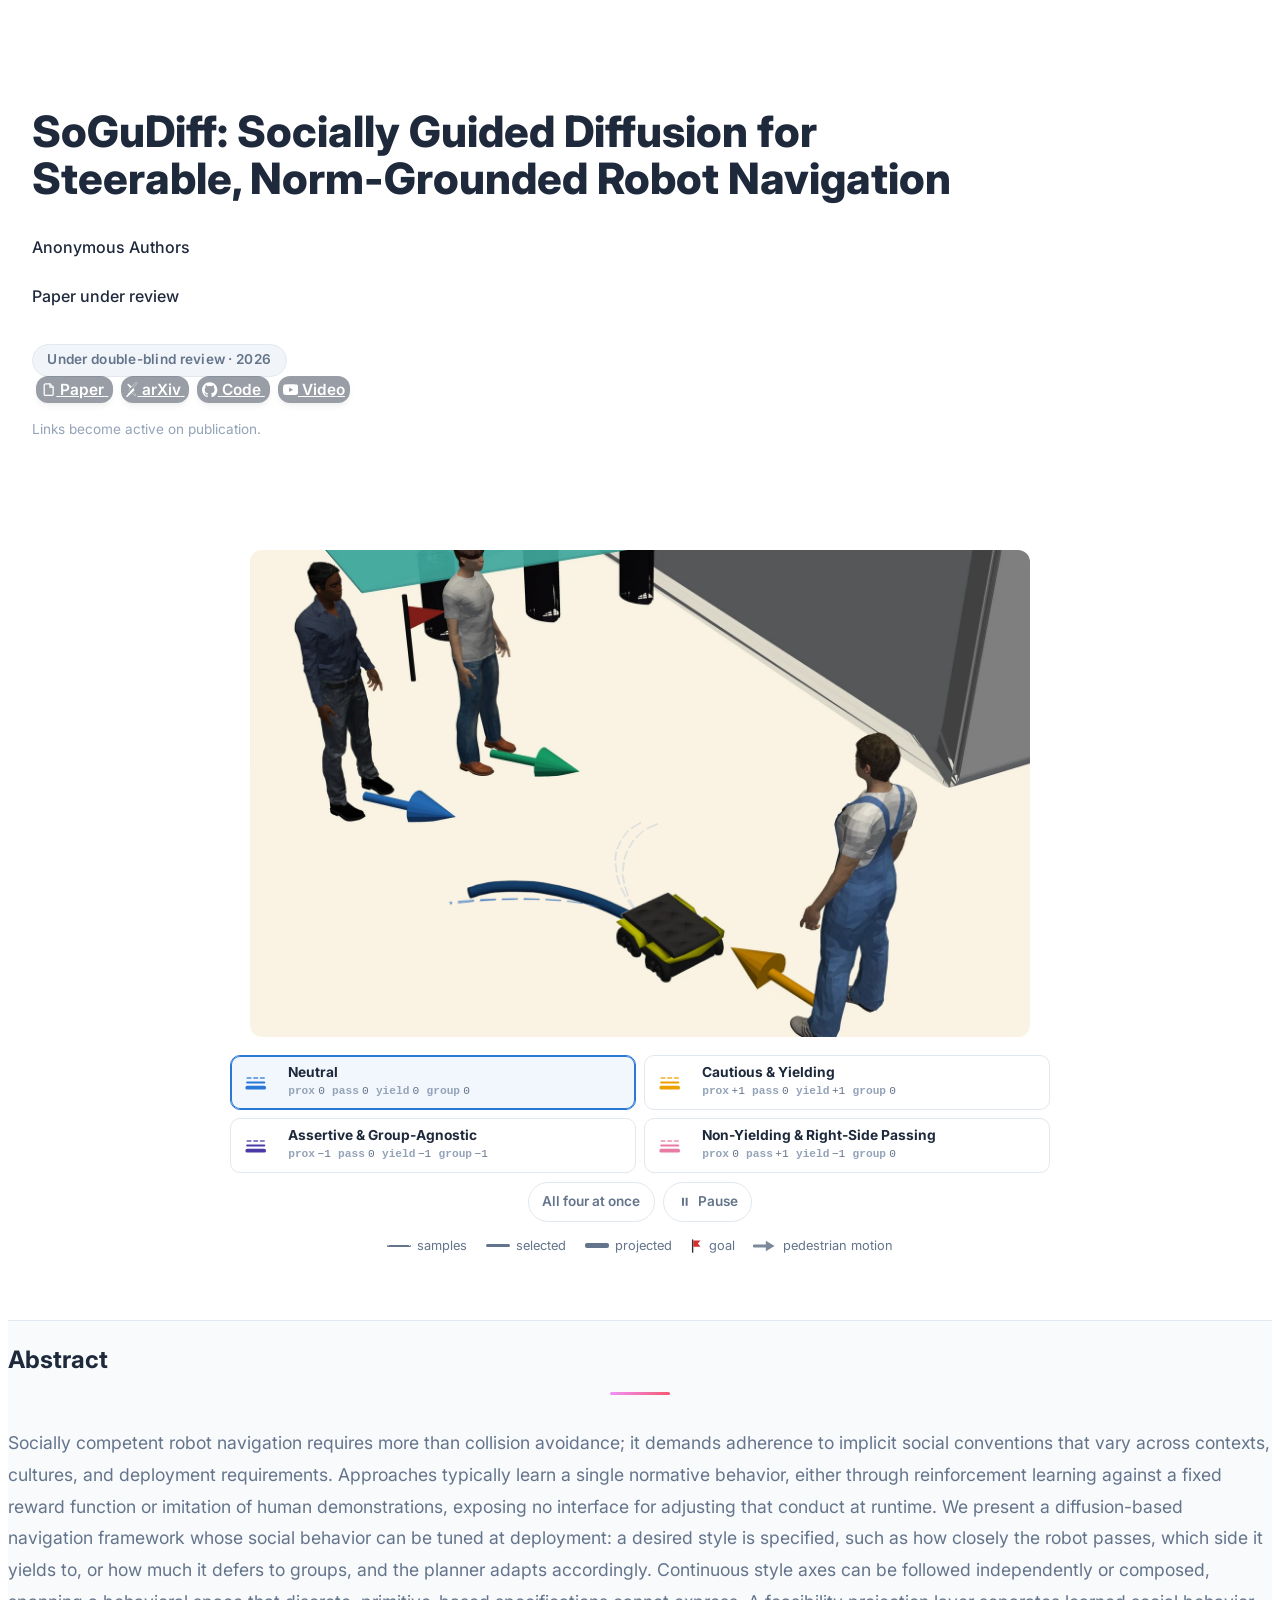
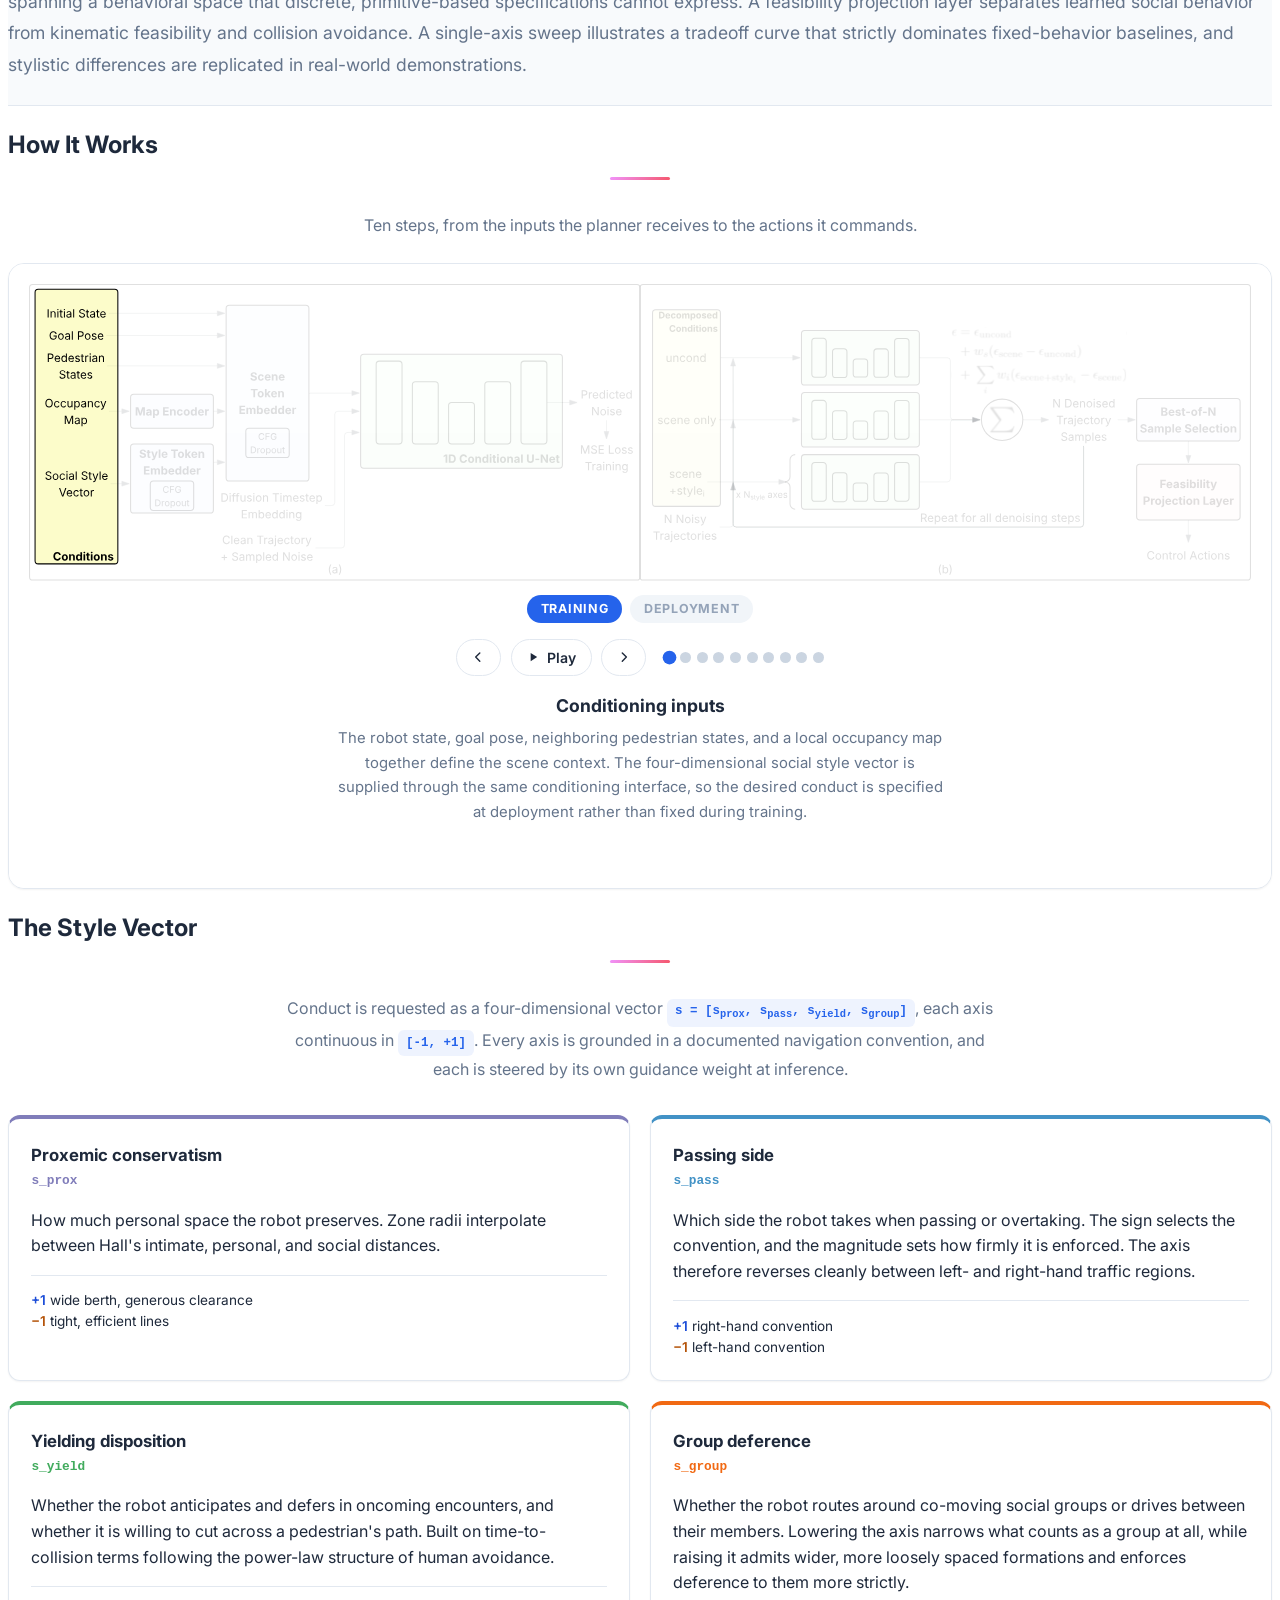
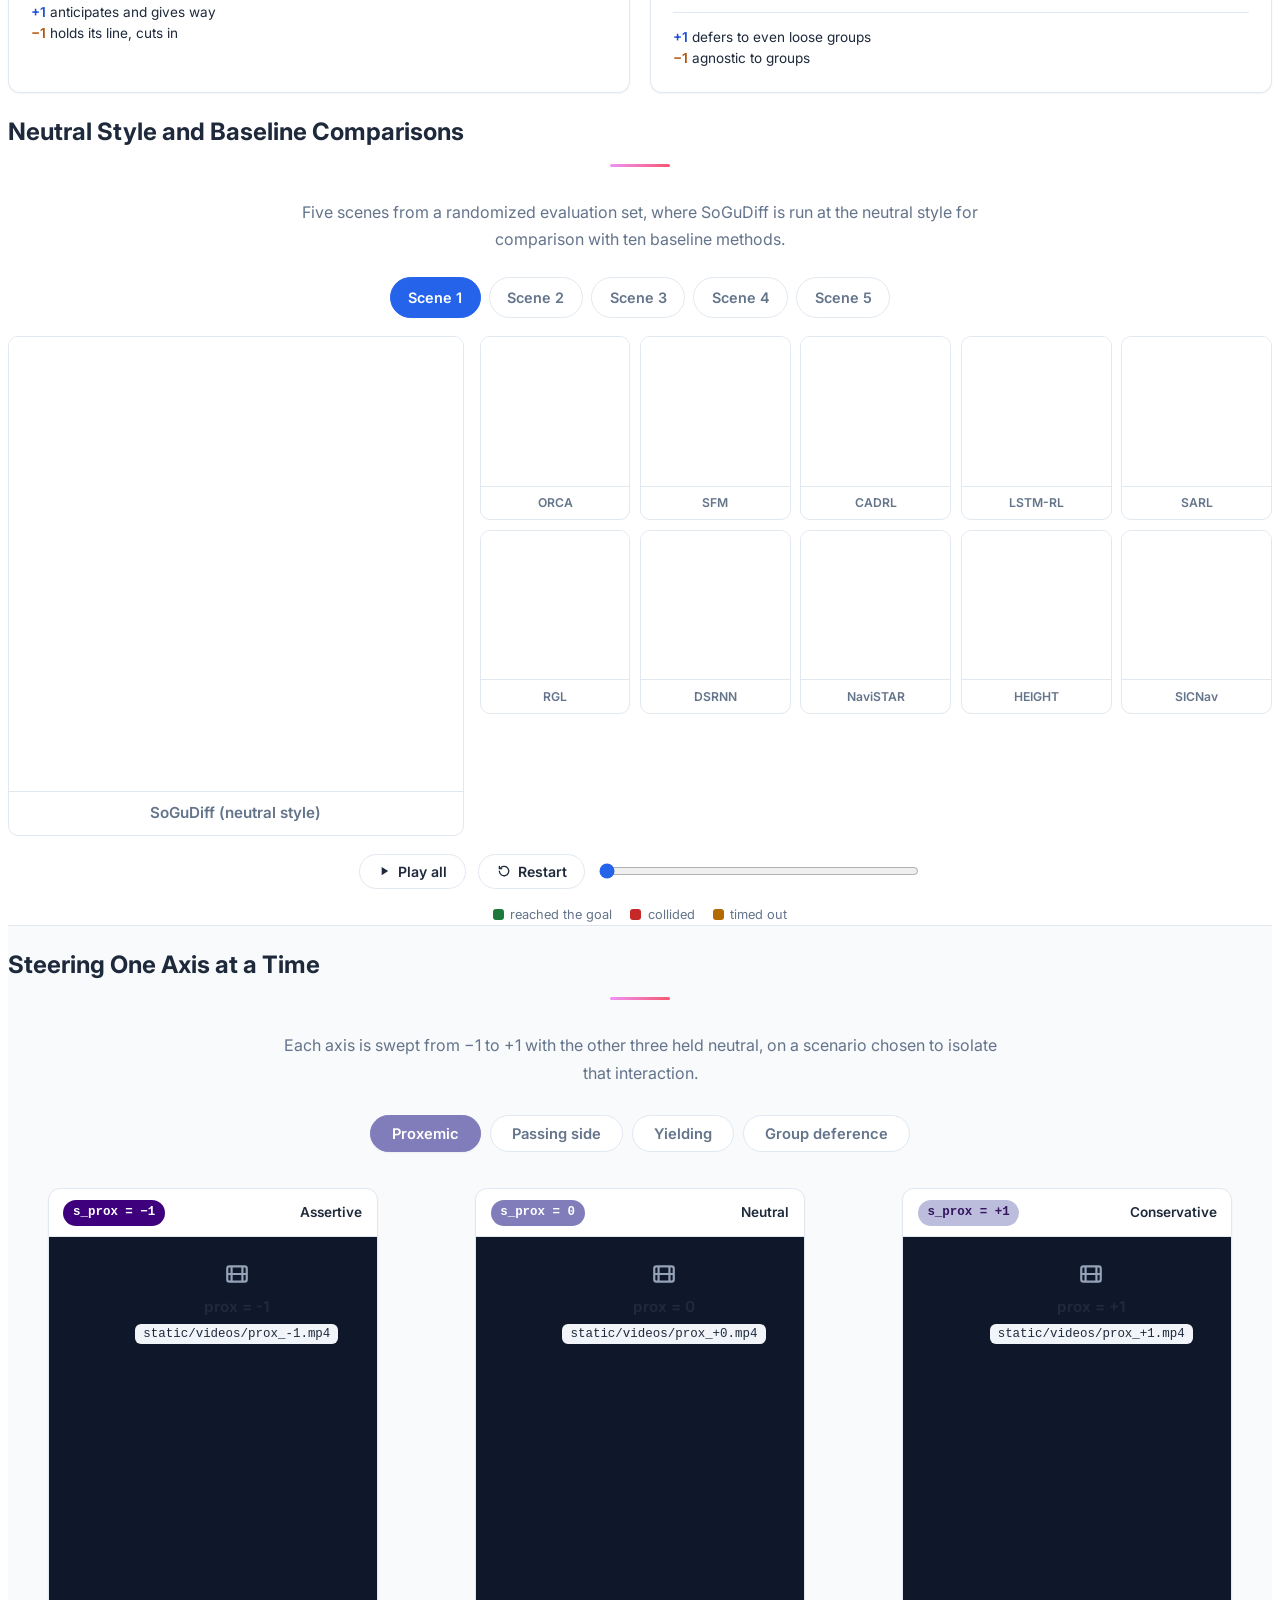
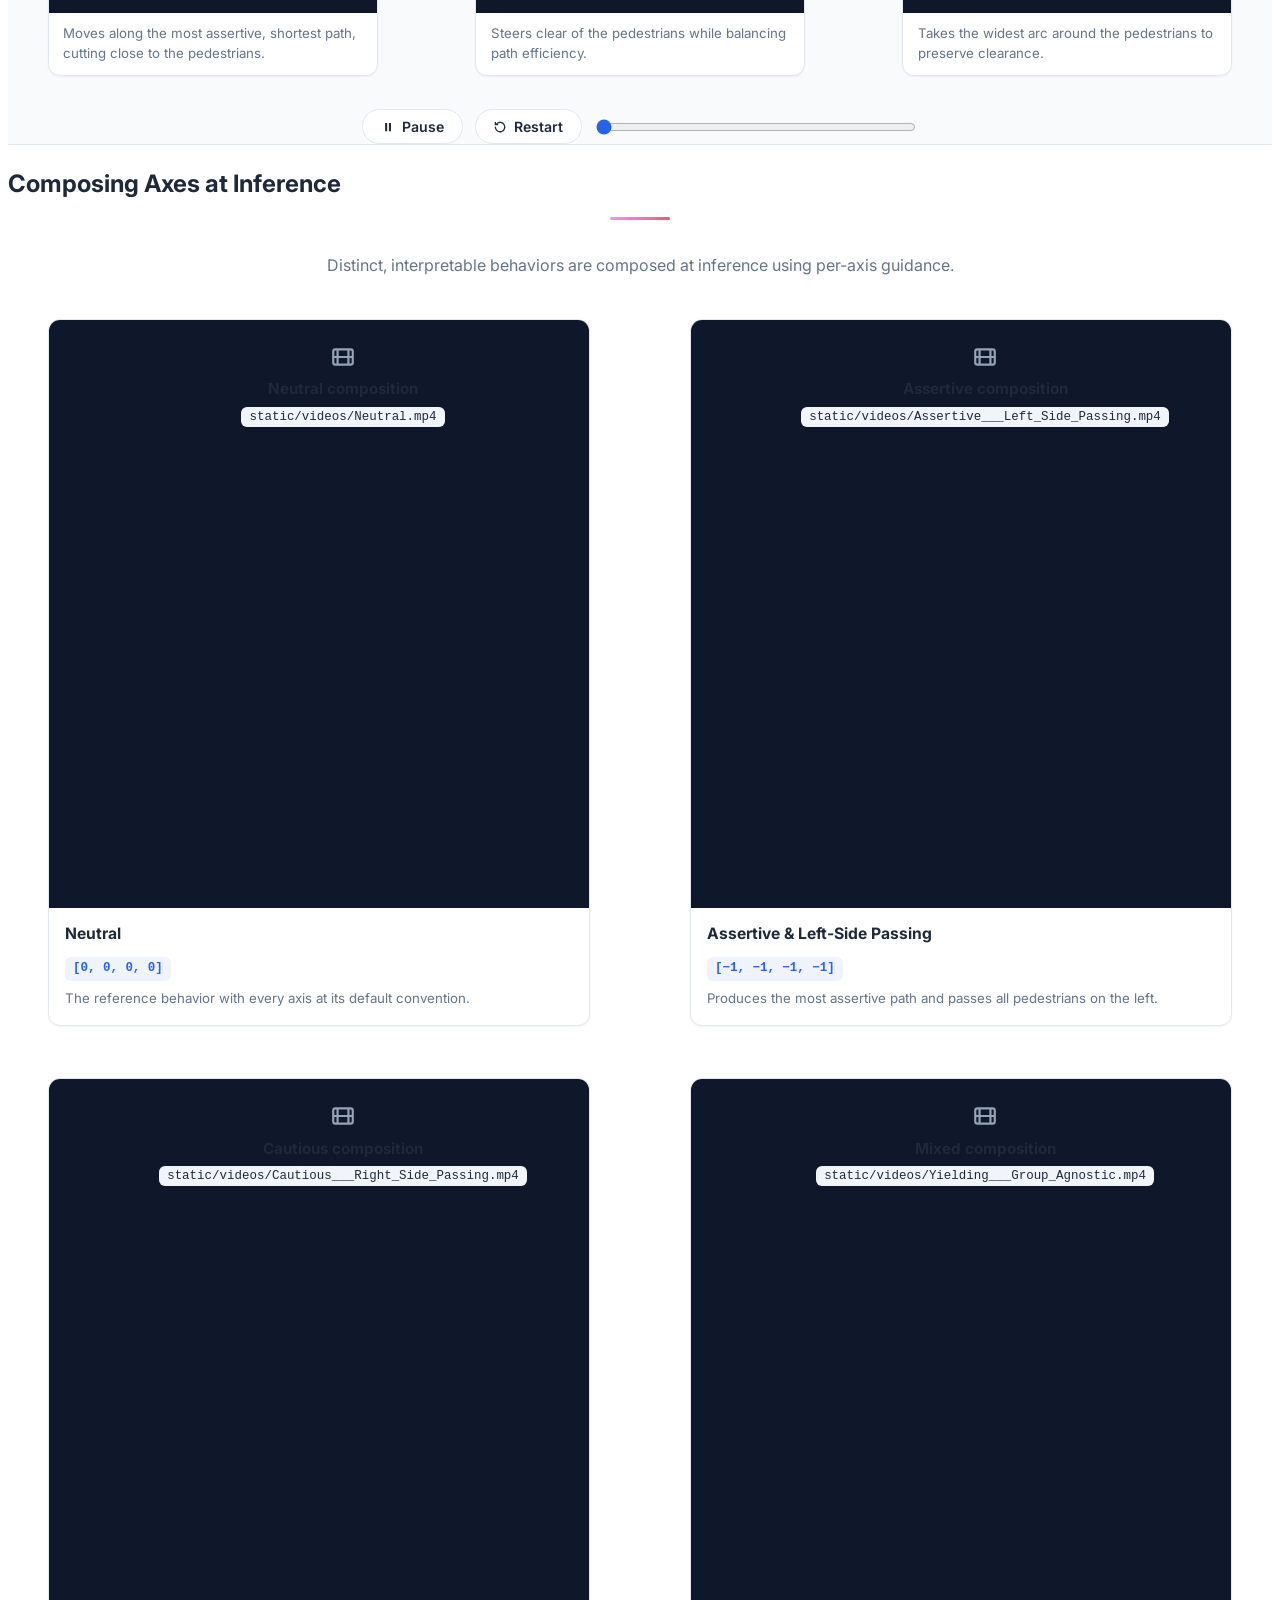
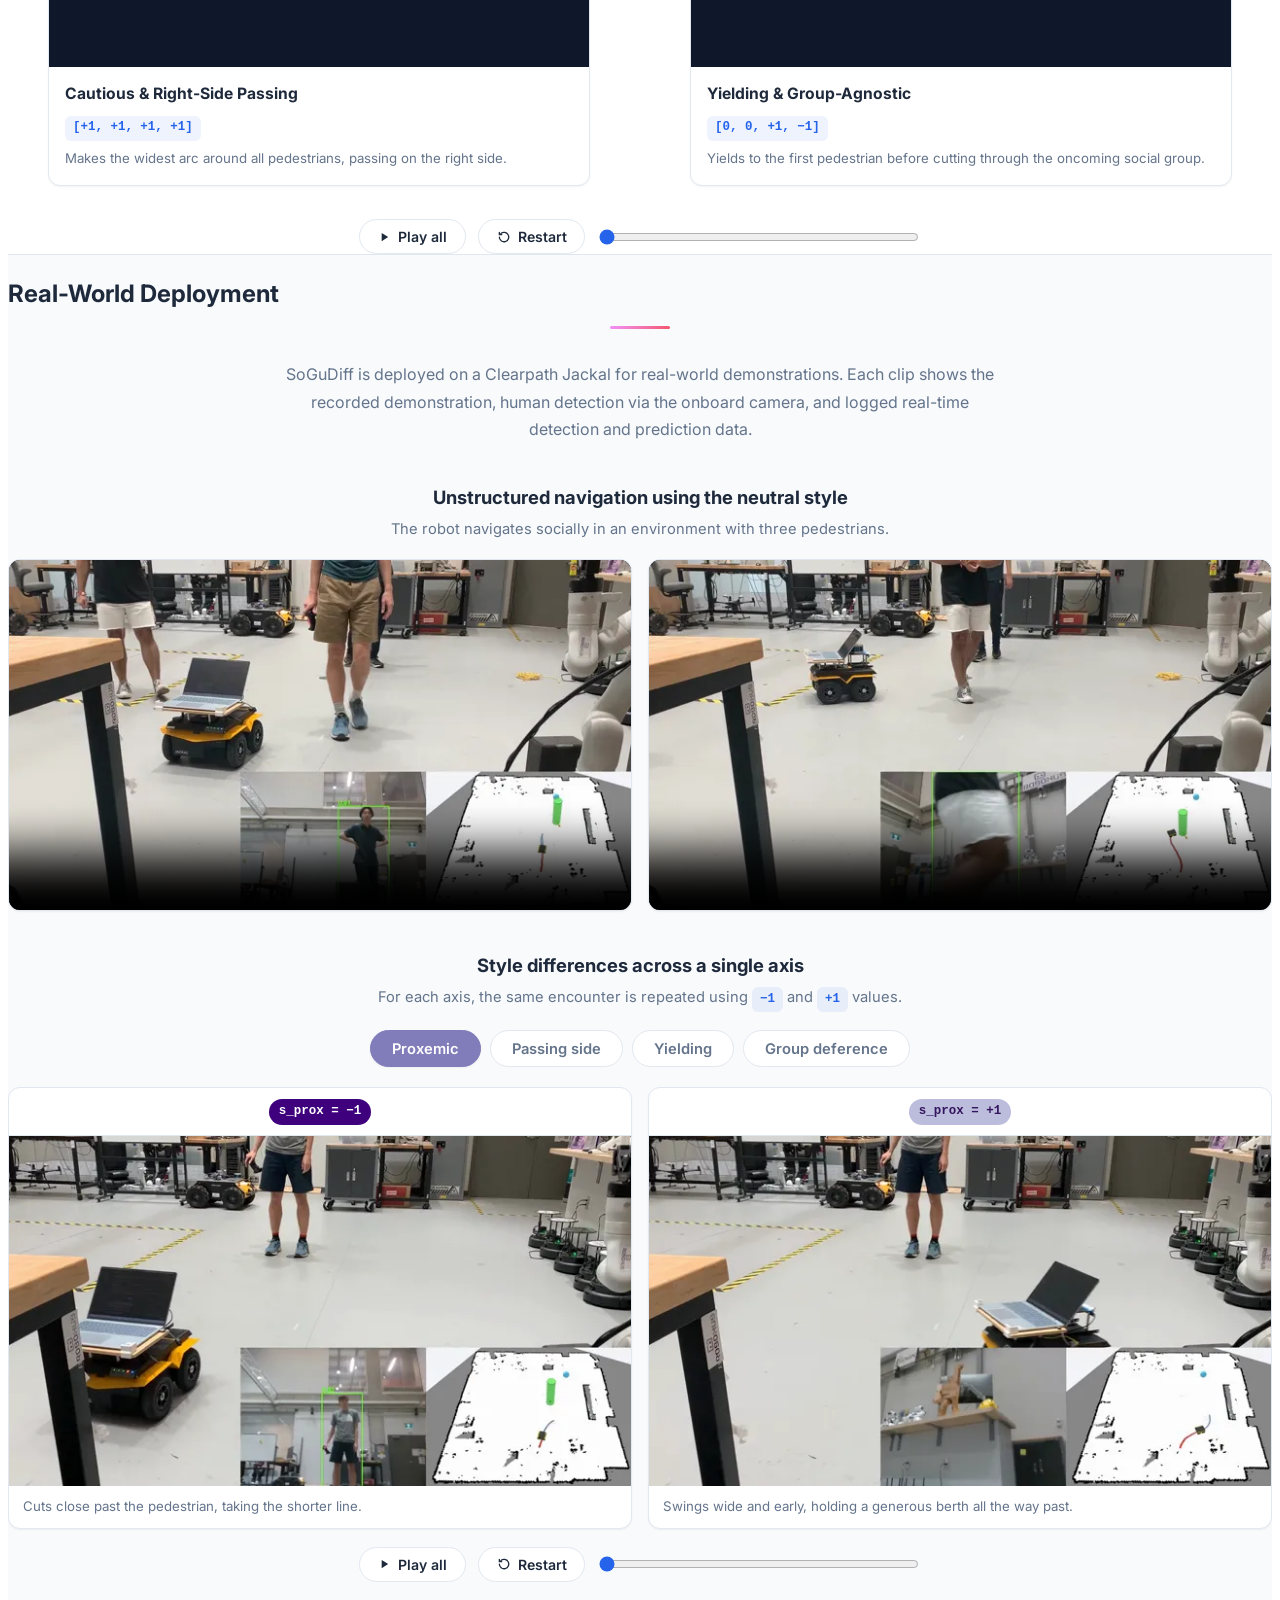
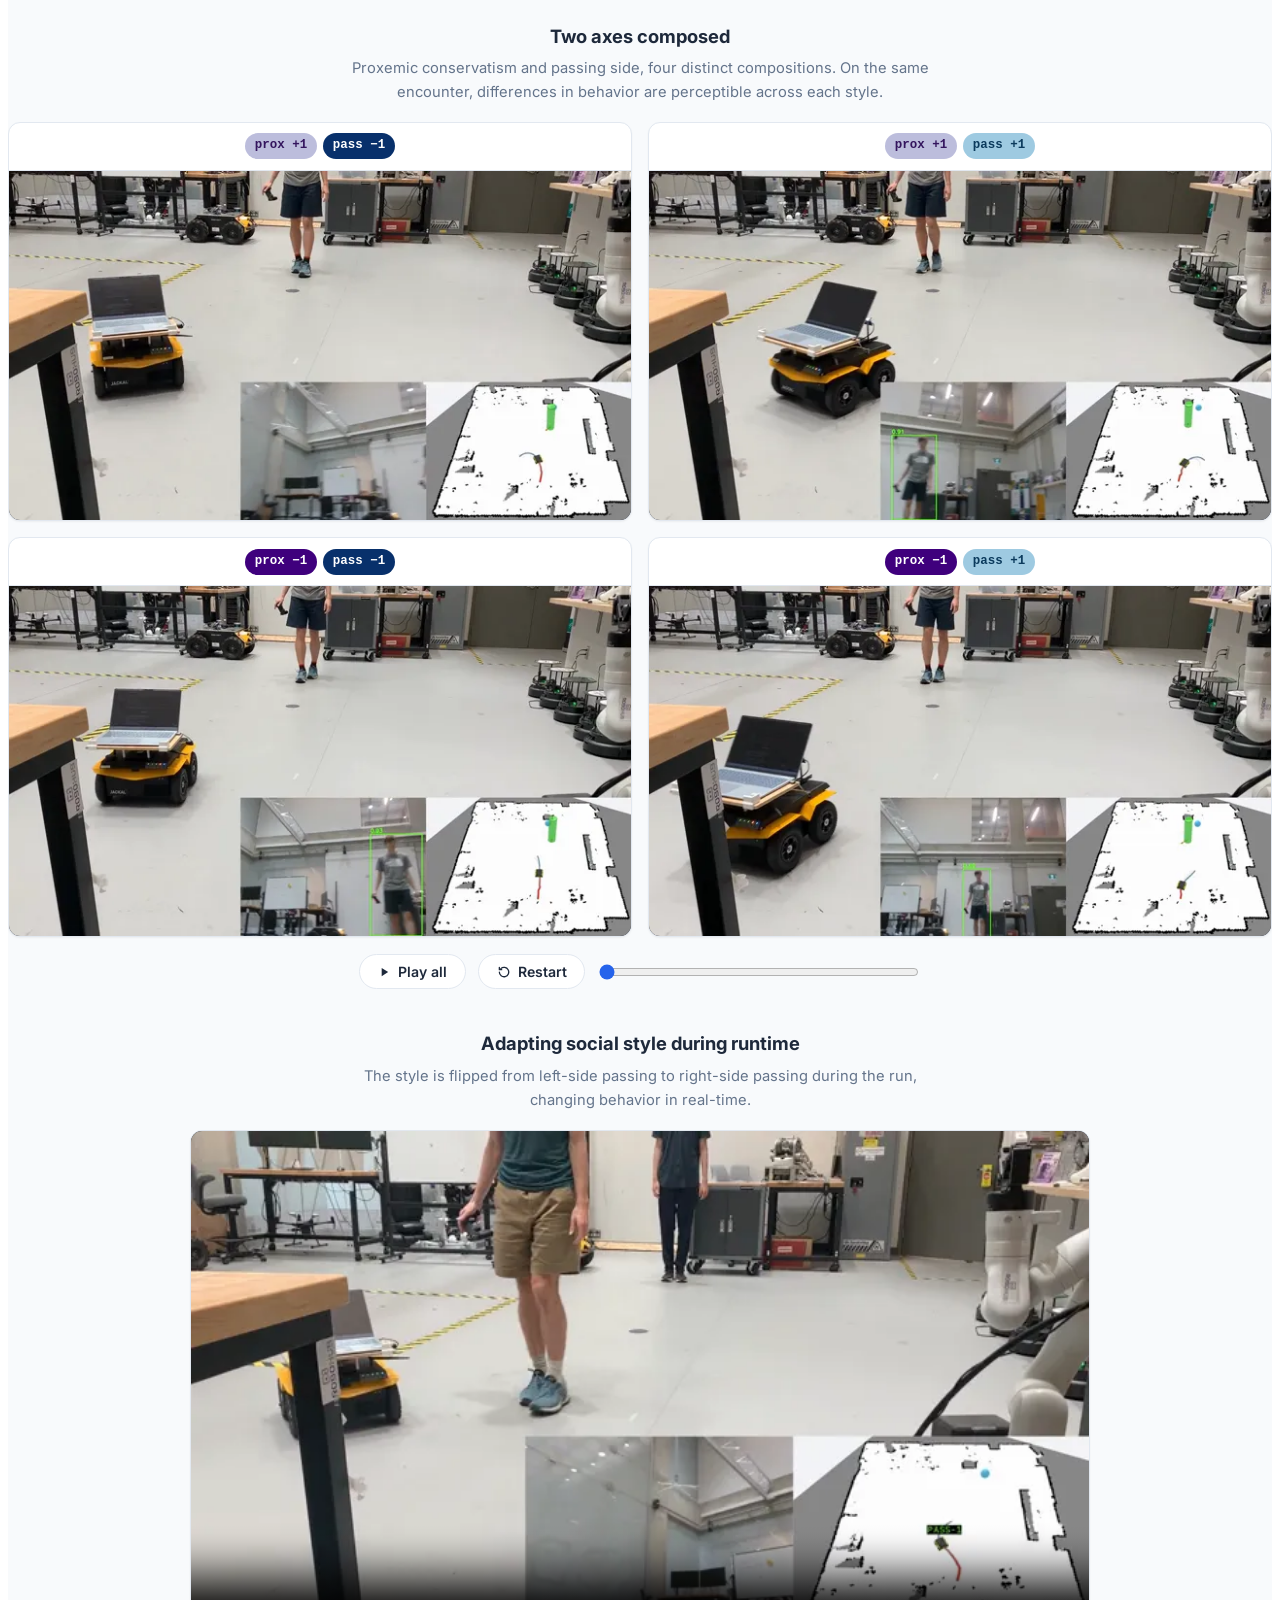
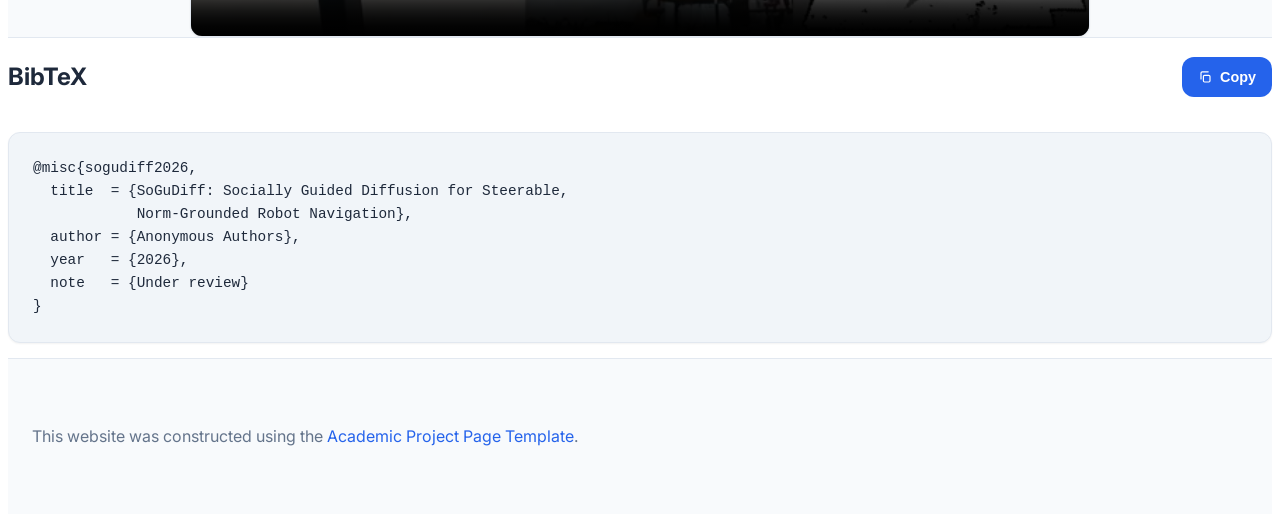
==== index.html @ 3a2a951f "Rewrite the real-world section copy Author's wording throughout: the lead now describes what each cl" ====
<!DOCTYPE html>
<html lang="en">
<head>
  <meta charset="utf-8">
  <meta name="viewport" content="width=device-width, initial-scale=1">

  <!-- ======================================================================
       ANONYMITY / RELEASE SWITCHES
       This page is currently configured for double-blind review:
         * no author names, affiliations, or personal links
         * no lab "More Works" list (it would deanonymize instantly)
         * robots = noindex, nofollow  (search engines told to stay away)
       BEFORE PUBLIC RELEASE, search this file for "RELEASE:" and act on
       each one. There are 15, plus 6 occurrences of REPLACE_WITH_PROJECT_URL.
       ====================================================================== -->

  <!-- RELEASE: change to "index, follow" once the paper is public. Until then
       this is what keeps an unpublished paper out of Google's index. -->
  <meta name="robots" content="noindex, nofollow">

  <!-- Primary Meta Tags -->
  <meta name="title" content="SoGuDiff: Socially Guided Diffusion for Steerable, Norm-Grounded Robot Navigation">
  <meta name="description" content="A diffusion navigation planner whose social behavior is set at deployment along four continuous style axes - proxemic, passing side, yielding, and group deference - composed at inference without retraining.">
  <meta name="keywords" content="social robot navigation, diffusion planning, classifier-free guidance, compositional generation, crowd navigation, proxemics, imitation learning, trajectory optimization, robotics, steerable policies">
  <!-- RELEASE: add author names here. -->
  <meta name="author" content="Anonymous Authors">
  <meta name="language" content="English">

  <!-- Open Graph / Facebook -->
  <meta property="og:type" content="article">
  <!-- RELEASE: replace with your institution or lab name. -->
  <meta property="og:site_name" content="SoGuDiff">
  <meta property="og:title" content="SoGuDiff: Socially Guided Diffusion for Steerable, Norm-Grounded Robot Navigation">
  <meta property="og:description" content="A diffusion navigation planner whose social behavior is set at deployment along four continuous style axes, composed at inference without retraining.">
  <!-- RELEASE: set to the live URL, e.g. https://sogudiff.github.io/ -->
  <meta property="og:url" content="https://REPLACE_WITH_PROJECT_URL/">
  <meta property="og:image" content="https://REPLACE_WITH_PROJECT_URL/static/images/social_preview.png">
  <meta property="og:image:width" content="1200">
  <meta property="og:image:height" content="630">
  <meta property="og:image:alt" content="SoGuDiff - four social style axes steering a diffusion navigation planner">
  <meta property="article:section" content="Research">
  <meta property="article:tag" content="social robot navigation">
  <meta property="article:tag" content="diffusion planning">

  <!-- Twitter -->
  <meta name="twitter:card" content="summary_large_image">
  <!-- RELEASE: add lab / author handles, or delete these two lines. -->
  <meta name="twitter:title" content="SoGuDiff: Socially Guided Diffusion for Steerable, Norm-Grounded Robot Navigation">
  <meta name="twitter:description" content="A diffusion navigation planner whose social behavior is set at deployment along four continuous style axes, composed at inference without retraining.">
  <meta name="twitter:image" content="https://REPLACE_WITH_PROJECT_URL/static/images/social_preview.png">
  <meta name="twitter:image:alt" content="SoGuDiff - four social style axes steering a diffusion navigation planner">

  <!-- Google Scholar indexing.
       RELEASE: uncomment and complete once the paper is public. Scholar
       treats an incomplete citation_author list as a reason to skip the
       page, so leave these commented rather than filled with placeholders. -->
  <meta name="citation_title" content="SoGuDiff: Socially Guided Diffusion for Steerable, Norm-Grounded Robot Navigation">
  <!--
  <meta name="citation_author" content="LAST, FIRST">
  <meta name="citation_author" content="LAST, FIRST">
  <meta name="citation_publication_date" content="2026">
  <meta name="citation_conference_title" content="CONFERENCE_NAME">
  <meta name="citation_pdf_url" content="https://REPLACE_WITH_PROJECT_URL/static/pdfs/sogudiff.pdf">
  -->

  <meta name="theme-color" content="#1b2a4a">
  <meta name="msapplication-TileColor" content="#1b2a4a">
  <meta name="mobile-web-app-capable" content="yes">
  <meta name="apple-mobile-web-app-capable" content="yes">
  <meta name="apple-mobile-web-app-status-bar-style" content="default">

  <!-- RELEASE: set to the live URL, same value as og:url. -->
  <link rel="canonical" href="https://REPLACE_WITH_PROJECT_URL/">

  <link rel="preconnect" href="https://fonts.googleapis.com">
  <link rel="preconnect" href="https://fonts.gstatic.com" crossorigin>

  <title>SoGuDiff: Socially Guided Diffusion for Steerable, Norm-Grounded Robot Navigation</title>

  <!-- Favicon and App Icons -->
  <link rel="icon" type="image/svg+xml" href="static/images/favicon.svg">
  <link rel="icon" type="image/x-icon" href="static/images/favicon.ico">
  <link rel="apple-touch-icon" href="static/images/apple-touch-icon.png">

  <!-- Critical CSS -->
  <link rel="stylesheet" href="static/css/bulma.min.css">
  <link rel="stylesheet" href="static/css/index.css">
  <link rel="stylesheet" href="static/css/sogudiff.css">

  <!-- Every icon on this page is inline SVG. Font Awesome and Academicons are
       both gone: FA cost 1.3 MB of JavaScript for seven glyphs, shipped without
       the webfonts its stylesheet asked for, and its build rewrites <i> into
       <svg> at runtime, which silently broke two scripts here. The GitHub and
       YouTube marks are Simple Icons (CC0); the arXiv mark is Academicons
       (SIL OFL 1.1), inlined at its use site. -->

  <link href="https://fonts.googleapis.com/css2?family=Inter:wght@400;500;600;700;800&display=swap" rel="stylesheet">

  <script defer src="static/js/index.js"></script>
  <script defer src="static/js/sogudiff.js"></script>

  <!-- Structured data.
       RELEASE: fill in author, datePublished, publisher, and url. Kept
       minimal for now so nothing false is asserted while under review. -->
  <script type="application/ld+json">
  {
    "@context": "https://schema.org",
    "@type": "ScholarlyArticle",
    "headline": "SoGuDiff: Socially Guided Diffusion for Steerable, Norm-Grounded Robot Navigation",
    "description": "A diffusion navigation planner whose social behavior is set at deployment along four continuous style axes - proxemic conservatism, passing side, yielding disposition, and group deference - steered independently and composed at inference through per-axis classifier-free guidance.",
    "image": "https://REPLACE_WITH_PROJECT_URL/static/images/social_preview.png",
    "keywords": [
      "social robot navigation",
      "diffusion planning",
      "classifier-free guidance",
      "compositional generation",
      "crowd navigation",
      "proxemics"
    ],
    "about": [
      { "@type": "Thing", "name": "Robot navigation" },
      { "@type": "Thing", "name": "Generative planning" },
      { "@type": "Thing", "name": "Human-robot interaction" }
    ]
  }
  </script>
</head>
<body>

  <!-- Scroll to Top Button -->
  <button class="scroll-to-top" onclick="scrollToTop()" title="Scroll to top" aria-label="Scroll to top">
    <svg class="ic" viewBox="0 0 24 24" aria-hidden="true"><path d="M6 15l6-6 6 6" fill="none" stroke="currentColor" stroke-width="2" stroke-linecap="round" stroke-linejoin="round"/></svg>
  </button>

  <!-- NOTE: the template's "More Works" lab dropdown has been removed. It
       links to a lab's other papers and would break double-blind review.
       RELEASE: re-add it from the upstream template if you want it. -->

  <main id="main-content">

  <!-- ====================== HERO ====================== -->
  <section class="hero">
    <div class="hero-body">
      <!-- Wider than the rest of the page so the title holds to two lines. -->
      <div class="container is-max-widescreen">
        <div class="columns is-centered">
          <div class="column has-text-centered">

            <h1 class="title is-1 publication-title">
              SoGuDiff: Socially Guided Diffusion for<br>
              Steerable, Norm-Grounded Robot Navigation
            </h1>

            <!-- RELEASE: replace the anonymous block with author names,
                 affiliations, and personal links. -->
            <div class="is-size-5 publication-authors">
              <span class="author-block">Anonymous Authors</span>
            </div>

            <div class="is-size-5 publication-authors">
              <span class="author-block">Paper under review</span>
            </div>

            <span class="venue-badge">Under double-blind review &middot; 2026</span>

            <div class="column has-text-centered">
              <div class="publication-links">

                <!-- RELEASE: point at the real PDF and drop is-pending. -->
                <span class="link-block">
                  <a href="#" class="external-link button is-normal is-rounded is-dark is-pending"
                     aria-disabled="true" tabindex="-1">
                    <span class="icon"><svg class="ic" viewBox="0 0 24 24" aria-hidden="true"><path d="M14 3H7a2 2 0 0 0-2 2v14a2 2 0 0 0 2 2h10a2 2 0 0 0 2-2V8z" fill="none" stroke="currentColor" stroke-width="2" stroke-linecap="round" stroke-linejoin="round"/><path d="M14 3v5h5" fill="none" stroke="currentColor" stroke-width="2" stroke-linecap="round" stroke-linejoin="round"/></svg></span>
                    <span>Paper</span>
                  </a>
                </span>

                <!-- RELEASE: point at the arXiv abstract and drop is-pending. -->
                <span class="link-block">
                  <a href="#" class="external-link button is-normal is-rounded is-dark is-pending"
                     aria-disabled="true" tabindex="-1">
                    <span class="icon">
                      <!-- arXiv mark, inlined from Academicons (github.com/jpswalsh/academicons,
                           SIL OFL 1.1) so the page carries no CDN dependency. -->
                      <svg class="ic ic-arxiv" viewBox="103 30 241 323" aria-hidden="true">
                        <path fill="currentColor" d="m 119.65,351.996 c -5.84961,0.13477 -11.1943,-3.29883 -13.502,-8.67578 -2.19629,-5.27051 -0.61914,-8.9668 4.19727,-15.8652 7.05469,-10.3799 78.8242,-96.5625 78.8242,-96.5625 l -15.8828,-14.8633 c -13.3809,-13.3779 -13.9561,-31.333 -1.50977,-43.7754 l 18.4922,-17.6133 -51.5977,-63.377 c -4.00586,-4.26758 -6.48535,-11.7559 -4.24805,-17.1309 2.27832,-5.53613 7.69727,-9.12891 13.6836,-9.07031 3.83398,0.0957 7.43262,1.87402 9.83789,4.86133 l 61.3691,57.0566 94.5762,-90.0703 c 3.19434,-3.08398 7.44336,-4.83984 11.8828,-4.91016 1.60449,0.0039 3.19824,0.245117 4.73242,0.714844 5.7793,1.80566 10.249,6.41797 11.8711,12.252 1.2998,5.47363 -0.27637,11.2334 -4.18164,15.2832 l -83.0859,100.011996 14.8789,13.834 c 11.0957,10.0029 11.1543,27.3906 0.12695,37.4688 l -16.2949,15.6309 56.2559,66.4434 0.0742,0.0859 0.0664,0.0899 c 5.02734,6.53125 7.43164,11.5615 4.83984,17.9395 -3.13379,5.96875 -8.69727,10.29 -15.2559,11.8516 -0.67676,0.0908 -1.35938,0.13574 -2.04297,0.13671 l -0.004,-0.0117 c -4.42871,-0.27051 -8.61035,-2.13086 -11.7754,-5.24023 l -0.13086,-0.10743 -0.12304,-0.11132 -65.207,-59.127 -89.8965,86.2402 c 0,0 -5.33398,6.47754 -10.9707,6.61133 z m 178.104,-33.041 c 0.47852,-0.002 0.95703,-0.0332 1.43164,-0.0957 4.84277,-1.33301 8.95605,-4.54004 11.4316,-8.91016 1.44922,-3.5625 1.00293,-6.45703 -4.19727,-13.2148 l -56.0586,-66.2188 -26.375,25.3027 64.9551,58.9062 c 2.33887,2.41504 5.46484,3.91113 8.8125,4.2168 v 0.0137 z M 192.436,227.402 334.446,57.244 c 2.78711,-3.48926 4.5293,-6.97949 3.3418,-10.9121 -1.16113,-4.30273 -4.43457,-7.71777 -8.68555,-9.05664 -1.08105,-0.333984 -2.20508,-0.503906 -3.33594,-0.505859 -3.20801,0.07617 -6.26953,1.35645 -8.57617,3.58789 l -142.033,135.284999 c -11.1719,11.1719 -9.48242,26.0195 1.39258,36.8945 z"/>
                      </svg>
                    </span>
                    <span>arXiv</span>
                  </a>
                </span>

                <!-- RELEASE: point at the code repo and drop is-pending. -->
                <span class="link-block">
                  <a href="#" class="external-link button is-normal is-rounded is-dark is-pending"
                     aria-disabled="true" tabindex="-1">
                    <span class="icon"><svg class="ic" viewBox="0 0 24 24" aria-hidden="true"><path fill="currentColor" d="M12 .297c-6.63 0-12 5.373-12 12 0 5.303 3.438 9.8 8.205 11.385.6.113.82-.258.82-.577 0-.285-.01-1.04-.015-2.04-3.338.724-4.042-1.61-4.042-1.61C4.422 18.07 3.633 17.7 3.633 17.7c-1.087-.744.084-.729.084-.729 1.205.084 1.838 1.236 1.838 1.236 1.07 1.835 2.809 1.305 3.495.998.108-.776.417-1.305.76-1.605-2.665-.3-5.466-1.332-5.466-5.93 0-1.31.465-2.38 1.235-3.22-.135-.303-.54-1.523.105-3.176 0 0 1.005-.322 3.3 1.23.96-.267 1.98-.399 3-.405 1.02.006 2.04.138 3 .405 2.28-1.552 3.285-1.23 3.285-1.23.645 1.653.24 2.873.12 3.176.765.84 1.23 1.91 1.23 3.22 0 4.61-2.805 5.625-5.475 5.92.42.36.81 1.096.81 2.22 0 1.606-.015 2.896-.015 3.286 0 .315.21.69.825.57C20.565 22.092 24 17.592 24 12.297c0-6.627-5.373-12-12-12"/></svg></span>
                    <span>Code</span>
                  </a>
                </span>

                <!-- RELEASE: point at the YouTube video of the real-world demos
                     and drop is-pending. -->
                <span class="link-block">
                  <a href="#" class="external-link button is-normal is-rounded is-dark is-pending"
                     aria-disabled="true" tabindex="-1">
                    <span class="icon"><svg class="ic" viewBox="0 0 24 24" aria-hidden="true"><path fill="currentColor" d="M23.498 6.186a3.016 3.016 0 0 0-2.122-2.136C19.505 3.545 12 3.545 12 3.545s-7.505 0-9.377.505A3.017 3.017 0 0 0 .502 6.186C0 8.07 0 12 0 12s0 3.93.502 5.814a3.016 3.016 0 0 0 2.122 2.136c1.871.505 9.376.505 9.376.505s7.505 0 9.377-.505a3.015 3.015 0 0 0 2.122-2.136C24 15.93 24 12 24 12s0-3.93-.502-5.814zM9.545 15.568V8.432L15.818 12l-6.273 3.568z"/></svg></span>
                    <span>Video</span>
                  </a>
                </span>

              </div>

              <p class="link-note">
                Links become active on publication.
              </p>

              <div class="draft-note">
                <b>Draft note.</b> 15 <code>RELEASE:</code> markers in
                <code>index.html</code> gate everything that must change before this
                page goes public: robots meta, author block, four link buttons,
                Scholar citation tags, JSON-LD, canonical URL, and the BibTeX entry.
                Run <code>grep -n "RELEASE:" index.html</code> to list them.
              </div>
            </div>

          </div>
        </div>
      </div>
    </div>
  </section>

  <!-- ====================== TEASER ====================== -->
  <!-- The scene, each style's trajectories, and the robot are separate renders
       stacked in that order, so the robot occludes the paths leaving it. All
       share one camera and one pixel size. With JavaScript the styles cycle
       one at a time and can be picked from the legend; without it every layer
       stays visible, which is the figure as printed in the paper. -->
  <section class="hero teaser">
    <div class="container is-max-widescreen">
      <div class="hero-body">

        <div class="teaser-stage" id="teaser-stage">
          <img class="teaser-figure" src="static/images/teaser_base.webp"
               alt="A robot approaches its goal past three pedestrians in an indoor scene, with four differently styled sets of candidate, selected and projected trajectories fanning out from it.">
          <img class="teaser-layer" data-style="neutral"   src="static/images/teaser_neutral.webp" alt="" aria-hidden="true">
          <img class="teaser-layer" data-style="cautious"  src="static/images/teaser_cautious.webp" alt="" aria-hidden="true">
          <img class="teaser-layer" data-style="assertive" src="static/images/teaser_assertive.webp" alt="" aria-hidden="true">
          <img class="teaser-layer" data-style="nonyield"  src="static/images/teaser_nonyield.webp" alt="" aria-hidden="true">
          <img class="teaser-robot" src="static/images/teaser_robot.webp" alt="" aria-hidden="true">
        </div>

        <!-- Revealed by script; without it the buttons would do nothing. -->
        <div class="teaser-legend" id="teaser-legend" hidden>
          <div class="tl-rows">
          <button class="tl-btn" type="button" data-style="neutral" style="--tl: #2a78d6;">
            <span class="tl-key">
              <svg viewBox="0 0 46 22" aria-hidden="true"><g stroke="currentColor" fill="none" stroke-linecap="round">
                <path d="M3 5h5M12 5h5M21 5h5" stroke-width="2" opacity=".85"/>
                <path d="M3 11h23" stroke-width="3"/>
                <path d="M3 18h23" stroke-width="5"/>
              </g></svg>
            </span>
            <span class="tl-text">
              <span class="tl-name">Neutral</span>
              <span class="tl-vec"><span class="tl-ax"><b>prox</b>&#8202;0</span><span class="tl-ax"><b>pass</b>&#8202;0</span><span class="tl-ax"><b>yield</b>&#8202;0</span><span class="tl-ax"><b>group</b>&#8202;0</span></span>
            </span>
          </button>
          <button class="tl-btn" type="button" data-style="cautious" style="--tl: #eda100;">
            <span class="tl-key">
              <svg viewBox="0 0 46 22" aria-hidden="true"><g stroke="currentColor" fill="none" stroke-linecap="round">
                <path d="M3 5h5M12 5h5M21 5h5" stroke-width="2" opacity=".85"/>
                <path d="M3 11h23" stroke-width="3"/>
                <path d="M3 18h23" stroke-width="5"/>
              </g></svg>
            </span>
            <span class="tl-text">
              <span class="tl-name">Cautious &amp; Yielding</span>
              <span class="tl-vec"><span class="tl-ax"><b>prox</b>+1</span><span class="tl-ax"><b>pass</b>&#8202;0</span><span class="tl-ax"><b>yield</b>+1</span><span class="tl-ax"><b>group</b>&#8202;0</span></span>
            </span>
          </button>
          <button class="tl-btn" type="button" data-style="assertive" style="--tl: #4a3aa7;">
            <span class="tl-key">
              <svg viewBox="0 0 46 22" aria-hidden="true"><g stroke="currentColor" fill="none" stroke-linecap="round">
                <path d="M3 5h5M12 5h5M21 5h5" stroke-width="2" opacity=".85"/>
                <path d="M3 11h23" stroke-width="3"/>
                <path d="M3 18h23" stroke-width="5"/>
              </g></svg>
            </span>
            <span class="tl-text">
              <span class="tl-name">Assertive &amp; Group-Agnostic</span>
              <span class="tl-vec"><span class="tl-ax"><b>prox</b>&minus;1</span><span class="tl-ax"><b>pass</b>&#8202;0</span><span class="tl-ax"><b>yield</b>&minus;1</span><span class="tl-ax"><b>group</b>&minus;1</span></span>
            </span>
          </button>
          <button class="tl-btn" type="button" data-style="nonyield" style="--tl: #e87ba4;">
            <span class="tl-key">
              <svg viewBox="0 0 46 22" aria-hidden="true"><g stroke="currentColor" fill="none" stroke-linecap="round">
                <path d="M3 5h5M12 5h5M21 5h5" stroke-width="2" opacity=".85"/>
                <path d="M3 11h23" stroke-width="3"/>
                <path d="M3 18h23" stroke-width="5"/>
              </g></svg>
            </span>
            <span class="tl-text">
              <span class="tl-name">Non-Yielding &amp; Right-Side Passing</span>
              <span class="tl-vec"><span class="tl-ax"><b>prox</b>&#8202;0</span><span class="tl-ax"><b>pass</b>+1</span><span class="tl-ax"><b>yield</b>&minus;1</span><span class="tl-ax"><b>group</b>&#8202;0</span></span>
            </span>
          </button>
          </div>

          <div class="tl-bar">
            <button class="tl-btn tl-plain" type="button" data-style="all">All four at once</button>
            <button class="tl-btn tl-plain tl-cycle" type="button" data-cycle>
              <svg class="ic ic-play" viewBox="0 0 24 24" aria-hidden="true"><path d="M8 5l11 7-11 7z" fill="currentColor"/></svg>
              <svg class="ic ic-pause" viewBox="0 0 24 24" aria-hidden="true"><path d="M7 5h3.5v14H7zM13.5 5H17v14h-3.5z" fill="currentColor"/></svg>
              <span>Cycle</span>
            </button>
          </div>

          <ul class="tl-key-row">
            <li><span class="tlk tlk-samples"></span>samples</li>
            <li><span class="tlk tlk-selected"></span>selected</li>
            <li><span class="tlk tlk-projected"></span>projected</li>
            <li>
              <svg class="tlk-ico" viewBox="0 0 14 16" aria-hidden="true">
                <path d="M3 15V1" stroke="#333" stroke-width="1.6" stroke-linecap="round"/>
                <path d="M3.8 1.6h8.2L9 5.2l3 3.6H3.8z" fill="#d32f2f"/>
              </svg>goal
            </li>
            <li>
              <svg class="tlk-ico" viewBox="0 0 20 12" aria-hidden="true">
                <path d="M1 6h11" stroke="#7a8a9a" stroke-width="2.6" stroke-linecap="round"/>
                <path d="M11 1.5L18.5 6 11 10.5z" fill="#7a8a9a"/>
              </svg>pedestrian motion
            </li>
          </ul>

        </div>

      </div>
    </div>
  </section>

  <!-- ====================== ABSTRACT ====================== -->
  <section class="section hero is-light">
    <div class="container is-max-desktop">
      <div class="columns is-centered has-text-centered">
        <div class="column is-four-fifths">
          <h2 class="title is-3">Abstract</h2>
          <div class="content has-text-justified">
            <p>
              Socially competent robot navigation requires more than collision
              avoidance; it demands adherence to implicit social conventions that vary
              across contexts, cultures, and deployment requirements. Approaches
              typically learn a single normative behavior, either through reinforcement
              learning against a fixed reward function or imitation of human
              demonstrations, exposing no interface for adjusting that conduct at
              runtime. We present a diffusion-based navigation framework whose social
              behavior can be tuned at deployment: a desired style is specified, such as
              how closely the robot passes, which side it yields to, or how much it
              defers to groups, and the planner adapts accordingly. Continuous style
              axes can be followed independently or composed, spanning a behavioral
              space that discrete, primitive-based specifications cannot express. A
              feasibility projection layer separates learned social behavior from
              kinematic feasibility and collision avoidance. A single-axis sweep
              illustrates a tradeoff curve that strictly dominates fixed-behavior
              baselines, and stylistic differences are replicated in real-world
              demonstrations.
            </p>
          </div>
        </div>
      </div>
    </div>
  </section>

  <!-- ====================== METHOD (animated walkthrough) ====================== -->
  <!-- The figure is the manuscript's own vector export, shown unmodified. The
       walkthrough is an overlay: a scrim with holes punched in it over the
       region each step is about. Nothing here alters the figure itself, so
       re-exporting it from Lucidchart only means replacing the .svg - though
       the step regions below are in its coordinate space (2362 x 573.16) and
       would need revisiting if the layout moves. -->
  <section class="section" id="method">
    <div class="container is-max-widescreen">
      <h2 class="title is-3 has-text-centered">How It Works</h2>
      <p class="section-lead">
        Ten steps, from the inputs the planner receives to the actions it commands.
      </p>

      <div class="diagram" id="method-diagram">
        <div class="diagram-stage">
          <!-- The figure is loaded as an <img> and then, if the browser can
               fetch it, swapped for the same SVG inlined so individual shapes
               can be lit. If the fetch fails (opening the page over file://,
               say) the <img> simply stays and the figure reads as normal. -->
          <div class="dg-figure" id="dg-figure">
            <img class="dg-base" src="static/images/method_overview.svg"
                 alt="Overview of SoGuDiff. Left: training, where scene and style tokens condition a 1D U-Net that learns to denoise trajectories. Right: inference, where the network is queried under decomposed conditions, combined by per-axis guidance, selected from, and projected onto feasible controls.">
          </div>
        </div>

        <div class="diagram-panel-label">
          <span class="dg-phase" data-phase="a">Training</span>
          <span class="dg-phase" data-phase="b">Deployment</span>
        </div>

        <div class="diagram-controls">
          <button class="dg-btn" data-dg="prev" type="button" aria-label="Previous step">
            <svg class="ic" viewBox="0 0 24 24" aria-hidden="true"><path d="M15 5l-7 7 7 7" fill="none" stroke="currentColor" stroke-width="2.4" stroke-linecap="round" stroke-linejoin="round"/></svg>
          </button>
          <button class="dg-btn dg-play" data-dg="play" type="button" aria-label="Play or pause the walkthrough">
            <svg class="ic ic-play" viewBox="0 0 24 24" aria-hidden="true"><path d="M8 5l11 7-11 7z" fill="currentColor"/></svg>
            <svg class="ic ic-pause" viewBox="0 0 24 24" aria-hidden="true"><path d="M7 5h3.5v14H7zM13.5 5H17v14h-3.5z" fill="currentColor"/></svg>
            <span>Pause</span>
          </button>
          <button class="dg-btn" data-dg="next" type="button" aria-label="Next step">
            <svg class="ic" viewBox="0 0 24 24" aria-hidden="true"><path d="M9 5l7 7-7 7" fill="none" stroke="currentColor" stroke-width="2.4" stroke-linecap="round" stroke-linejoin="round"/></svg>
          </button>
          <div class="dg-dots"></div>
        </div>

        <div class="diagram-caption">
          <h3 class="dg-cap-title"></h3>
          <p class="dg-cap-body"></p>
        </div>
      </div>
    </div>
  </section>

  <!-- ====================== THE FOUR AXES ====================== -->
  <section class="section">
    <div class="container is-max-desktop">
      <h2 class="title is-3 has-text-centered">The Style Vector</h2>
      <p class="section-lead">
        Conduct is requested as a four-dimensional vector
        <span class="vec">s = [s<sub>prox</sub>, s<sub>pass</sub>, s<sub>yield</sub>, s<sub>group</sub>]</span>,
        each axis continuous in <span class="vec">[-1, +1]</span>. Every axis is
        grounded in a documented navigation convention, and each is steered by its
        own guidance weight at inference.
      </p>

      <div class="axis-grid">

        <article class="axis-card" style="--axis-color: var(--ax-prox);">
          <h3>Proxemic conservatism</h3>
          <span class="axis-symbol">s_prox</span>
          <p>How much personal space the robot preserves. Zone radii interpolate
          between Hall's intimate, personal, and social distances.</p>
          <div class="axis-poles">
            <span class="pole-pos">+1</span> wide berth, generous clearance<br>
            <span class="pole-neg">&minus;1</span> tight, efficient lines
          </div>
        </article>

        <article class="axis-card" style="--axis-color: var(--ax-pass);">
          <h3>Passing side</h3>
          <span class="axis-symbol">s_pass</span>
          <p>Which side the robot takes when passing or overtaking. The sign selects
          the convention, and the magnitude sets how firmly it is enforced. The axis
          therefore reverses cleanly between left- and right-hand traffic regions.</p>
          <div class="axis-poles">
            <span class="pole-pos">+1</span> right-hand convention<br>
            <span class="pole-neg">&minus;1</span> left-hand convention
          </div>
        </article>

        <article class="axis-card" style="--axis-color: var(--ax-yield);">
          <h3>Yielding disposition</h3>
          <span class="axis-symbol">s_yield</span>
          <p>Whether the robot anticipates and defers in oncoming encounters, and
          whether it is willing to cut across a pedestrian's path. Built on
          time-to-collision terms following the power-law structure of human avoidance.</p>
          <div class="axis-poles">
            <span class="pole-pos">+1</span> anticipates and gives way<br>
            <span class="pole-neg">&minus;1</span> holds its line, cuts in
          </div>
        </article>

        <article class="axis-card" style="--axis-color: var(--ax-group);">
          <h3>Group deference</h3>
          <span class="axis-symbol">s_group</span>
          <p>Whether the robot routes around co-moving social groups or drives between
          their members. Lowering the axis narrows what counts as a group at all, while
          raising it admits wider, more loosely spaced formations and enforces
          deference to them more strictly.</p>
          <div class="axis-poles">
            <span class="pole-pos">+1</span> defers to even loose groups<br>
            <span class="pole-neg">&minus;1</span> agnostic to groups
          </div>
        </article>

      </div>
    </div>
  </section>

  <!-- ====================== BASELINE COMPARISON ====================== -->
  <!-- Sits between the style vector and the axis explorer: it shows what the
       planner does with every axis at its default, which is the reference the
       styled behaviour further down is measured against. -->
  <section class="section">
    <div class="container is-max-widescreen">
      <h2 class="title is-3 has-text-centered">Neutral Style and Baseline Comparisons</h2>
      <p class="section-lead">
        Five scenes from a randomized evaluation set, where SoGuDiff is run at the
        neutral style for comparison with ten baseline methods.
      </p>

      <div class="cmp" id="compare">
        <div class="cmp-scenes" role="tablist" aria-label="Scene">
          <button class="cmp-scene" role="tab" data-scene="1" aria-selected="true">Scene 1</button>
          <button class="cmp-scene" role="tab" data-scene="2" aria-selected="false">Scene 2</button>
          <button class="cmp-scene" role="tab" data-scene="3" aria-selected="false">Scene 3</button>
          <button class="cmp-scene" role="tab" data-scene="4" aria-selected="false">Scene 4</button>
          <button class="cmp-scene" role="tab" data-scene="5" aria-selected="false">Scene 5</button>
        </div>

        <div class="cmp-stage" data-sync-group="compare">
          <figure class="cmp-panel is-large" data-method="sogudiff">
            <video muted playsinline preload="metadata" data-method="sogudiff"></video>
            <span class="cmp-badge"></span>
            <figcaption>SoGuDiff (neutral style)</figcaption>
          </figure>

          <div class="cmp-grid">
          <figure class="cmp-panel is-small" data-method="orca">
            <video muted playsinline preload="metadata" data-method="orca"></video>
            <span class="cmp-badge"></span>
            <figcaption>ORCA</figcaption>
          </figure>
          <figure class="cmp-panel is-small" data-method="sfm">
            <video muted playsinline preload="metadata" data-method="sfm"></video>
            <span class="cmp-badge"></span>
            <figcaption>SFM</figcaption>
          </figure>
          <figure class="cmp-panel is-small" data-method="cadrl">
            <video muted playsinline preload="metadata" data-method="cadrl"></video>
            <span class="cmp-badge"></span>
            <figcaption>CADRL</figcaption>
          </figure>
          <figure class="cmp-panel is-small" data-method="lstm-rl">
            <video muted playsinline preload="metadata" data-method="lstm-rl"></video>
            <span class="cmp-badge"></span>
            <figcaption>LSTM-RL</figcaption>
          </figure>
          <figure class="cmp-panel is-small" data-method="sarl">
            <video muted playsinline preload="metadata" data-method="sarl"></video>
            <span class="cmp-badge"></span>
            <figcaption>SARL</figcaption>
          </figure>
          <figure class="cmp-panel is-small" data-method="rgl">
            <video muted playsinline preload="metadata" data-method="rgl"></video>
            <span class="cmp-badge"></span>
            <figcaption>RGL</figcaption>
          </figure>
          <figure class="cmp-panel is-small" data-method="dsrnn">
            <video muted playsinline preload="metadata" data-method="dsrnn"></video>
            <span class="cmp-badge"></span>
            <figcaption>DSRNN</figcaption>
          </figure>
          <figure class="cmp-panel is-small" data-method="navistar">
            <video muted playsinline preload="metadata" data-method="navistar"></video>
            <span class="cmp-badge"></span>
            <figcaption>NaviSTAR</figcaption>
          </figure>
          <figure class="cmp-panel is-small" data-method="height">
            <video muted playsinline preload="metadata" data-method="height"></video>
            <span class="cmp-badge"></span>
            <figcaption>HEIGHT</figcaption>
          </figure>
          <figure class="cmp-panel is-small" data-method="sicnav">
            <video muted playsinline preload="metadata" data-method="sicnav"></video>
            <span class="cmp-badge"></span>
            <figcaption>SICNav</figcaption>
          </figure>
          </div>
        </div>

        <div class="sync-bar" data-sync-controls="compare">
          <button class="sync-btn" type="button" data-sync-play><svg class="ic ic-play" viewBox="0 0 24 24" aria-hidden="true"><path d="M8 5l11 7-11 7z" fill="currentColor"/></svg><svg class="ic ic-pause" viewBox="0 0 24 24" aria-hidden="true"><path d="M7 5h3.5v14H7zM13.5 5H17v14h-3.5z" fill="currentColor"/></svg><span>Play all</span></button>
          <button class="sync-btn" type="button" data-sync-restart><svg class="ic" viewBox="0 0 24 24" aria-hidden="true"><path d="M4 12a8 8 0 1 0 2.5-5.8M4 4v4h4" fill="none" stroke="currentColor" stroke-width="2.2" stroke-linecap="round" stroke-linejoin="round"/></svg><span>Restart</span></button>
          <input class="sync-scrub" type="range" min="0" max="1000" value="0" step="1"
                 data-sync-scrub aria-label="Scrub every panel together">
        </div>

        <ul class="cmp-key">
          <li><span class="cmp-k cmp-k-success"></span>reached the goal</li>
          <li><span class="cmp-k cmp-k-collision"></span>collided</li>
          <li><span class="cmp-k cmp-k-timeout"></span>timed out</li>
        </ul>
      </div>
    </div>
  </section>

  <!-- ====================== AXIS EXPLORER ====================== -->
  <section class="section hero is-light" id="style-explorer">
    <div class="container">
      <h2 class="title is-3 has-text-centered">Steering One Axis at a Time</h2>
      <p class="section-lead">
        Each axis is swept from &minus;1 to +1 with the other three held neutral, on a
        scenario chosen to isolate that interaction.
      </p>

      <div class="axis-tabs" role="tablist" aria-label="Social style axis">
        <button class="axis-tab" role="tab" data-axis="prox"  aria-selected="true"
                aria-controls="panel-prox"  id="tab-prox"  style="--tab-color: var(--ax-prox);">Proxemic</button>
        <button class="axis-tab" role="tab" data-axis="pass"  aria-selected="false" tabindex="-1"
                aria-controls="panel-pass"  id="tab-pass"  style="--tab-color: var(--ax-pass);">Passing side</button>
        <button class="axis-tab" role="tab" data-axis="yield" aria-selected="false" tabindex="-1"
                aria-controls="panel-yield" id="tab-yield" style="--tab-color: var(--ax-yield);">Yielding</button>
        <button class="axis-tab" role="tab" data-axis="group" aria-selected="false" tabindex="-1"
                aria-controls="panel-group" id="tab-group" style="--tab-color: var(--ax-group);">Group deference</button>
      </div>

      <!-- ---------- Proxemic ---------- -->
      <div class="axis-panel" data-axis="prox" id="panel-prox" role="tabpanel" aria-labelledby="tab-prox">
        <div class="triptych" data-sync-group="prox">

          <figure class="triptych-cell">
            <div class="triptych-head">
              <span class="style-chip is-neg">s_prox = &minus;1</span>
              <span class="cell-name">Assertive</span>
            </div>
            <video muted playsinline preload="metadata"
                   poster="static/videos/posters/prox_-1.jpg"
                   data-slot="prox = -1" data-slot-path="static/videos/prox_-1.mp4" data-slot-shape="square">
              <source src="static/videos/prox_-1.mp4" type="video/mp4">
            </video>
            <figcaption class="triptych-caption">
              Moves along the most assertive, shortest path, cutting close to
              the pedestrians.
            </figcaption>
          </figure>

          <figure class="triptych-cell">
            <div class="triptych-head">
              <span class="style-chip is-zero">s_prox = 0</span>
              <span class="cell-name">Neutral</span>
            </div>
            <video muted playsinline preload="metadata"
                   poster="static/videos/posters/prox_+0.jpg"
                   data-slot="prox = 0" data-slot-path="static/videos/prox_+0.mp4" data-slot-shape="square">
              <source src="static/videos/prox_+0.mp4" type="video/mp4">
            </video>
            <figcaption class="triptych-caption">
              Steers clear of the pedestrians while balancing path efficiency.
            </figcaption>
          </figure>

          <figure class="triptych-cell">
            <div class="triptych-head">
              <span class="style-chip is-pos">s_prox = +1</span>
              <span class="cell-name">Conservative</span>
            </div>
            <video muted playsinline preload="metadata"
                   poster="static/videos/posters/prox_+1.jpg"
                   data-slot="prox = +1" data-slot-path="static/videos/prox_+1.mp4" data-slot-shape="square">
              <source src="static/videos/prox_+1.mp4" type="video/mp4">
            </video>
            <figcaption class="triptych-caption">
              Takes the widest arc around the pedestrians to preserve clearance.
            </figcaption>
          </figure>

        </div>

        <div class="sync-bar" data-sync-controls="prox">
          <button class="sync-btn" type="button" data-sync-play><svg class="ic ic-play" viewBox="0 0 24 24" aria-hidden="true"><path d="M8 5l11 7-11 7z" fill="currentColor"/></svg><svg class="ic ic-pause" viewBox="0 0 24 24" aria-hidden="true"><path d="M7 5h3.5v14H7zM13.5 5H17v14h-3.5z" fill="currentColor"/></svg><span>Play all</span></button>
          <button class="sync-btn" type="button" data-sync-restart><svg class="ic" viewBox="0 0 24 24" aria-hidden="true"><path d="M4 12a8 8 0 1 0 2.5-5.8M4 4v4h4" fill="none" stroke="currentColor" stroke-width="2.2" stroke-linecap="round" stroke-linejoin="round"/></svg><span>Restart</span></button>
          <input class="sync-scrub" type="range" min="0" max="1000" value="0" step="1"
                 data-sync-scrub aria-label="Scrub all three proxemic clips together">
        </div>

      </div>

      <!-- ---------- Passing side ---------- -->
      <div class="axis-panel" data-axis="pass" id="panel-pass" role="tabpanel" aria-labelledby="tab-pass" hidden>
        <div class="triptych" data-sync-group="pass">

          <figure class="triptych-cell">
            <div class="triptych-head">
              <span class="style-chip is-neg">s_pass = &minus;1</span>
              <span class="cell-name">Left-hand</span>
            </div>
            <video muted playsinline preload="metadata"
                   poster="static/videos/posters/pass_-1.jpg"
                   data-slot="pass = -1" data-slot-path="static/videos/pass_-1.mp4" data-slot-shape="square">
              <source src="static/videos/pass_-1.mp4" type="video/mp4">
            </video>
            <figcaption class="triptych-caption">
              Passes the oncoming pedestrian to the left side, consistent with the
              left-hand traffic convention.
            </figcaption>
          </figure>

          <figure class="triptych-cell">
            <div class="triptych-head">
              <span class="style-chip is-zero">s_pass = 0</span>
              <span class="cell-name">No preference</span>
            </div>
            <video muted playsinline preload="metadata"
                   poster="static/videos/posters/pass_+0.jpg"
                   data-slot="pass = 0" data-slot-path="static/videos/pass_+0.mp4" data-slot-shape="square">
              <source src="static/videos/pass_+0.mp4" type="video/mp4">
            </video>
            <figcaption class="triptych-caption">
              Indifferent to passing side. In this case, passes the oncoming
              pedestrian on the left.
            </figcaption>
          </figure>

          <figure class="triptych-cell">
            <div class="triptych-head">
              <span class="style-chip is-pos">s_pass = +1</span>
              <span class="cell-name">Right-hand</span>
            </div>
            <video muted playsinline preload="metadata"
                   poster="static/videos/posters/pass_+1.jpg"
                   data-slot="pass = +1" data-slot-path="static/videos/pass_+1.mp4" data-slot-shape="square">
              <source src="static/videos/pass_+1.mp4" type="video/mp4">
            </video>
            <figcaption class="triptych-caption">
              Passes the oncoming pedestrian to the right side, consistent with the
              right-hand traffic convention.
            </figcaption>
          </figure>

        </div>

        <div class="sync-bar" data-sync-controls="pass">
          <button class="sync-btn" type="button" data-sync-play><svg class="ic ic-play" viewBox="0 0 24 24" aria-hidden="true"><path d="M8 5l11 7-11 7z" fill="currentColor"/></svg><svg class="ic ic-pause" viewBox="0 0 24 24" aria-hidden="true"><path d="M7 5h3.5v14H7zM13.5 5H17v14h-3.5z" fill="currentColor"/></svg><span>Play all</span></button>
          <button class="sync-btn" type="button" data-sync-restart><svg class="ic" viewBox="0 0 24 24" aria-hidden="true"><path d="M4 12a8 8 0 1 0 2.5-5.8M4 4v4h4" fill="none" stroke="currentColor" stroke-width="2.2" stroke-linecap="round" stroke-linejoin="round"/></svg><span>Restart</span></button>
          <input class="sync-scrub" type="range" min="0" max="1000" value="0" step="1"
                 data-sync-scrub aria-label="Scrub all three passing-side clips together">
        </div>

      </div>

      <!-- ---------- Yielding ---------- -->
      <div class="axis-panel" data-axis="yield" id="panel-yield" role="tabpanel" aria-labelledby="tab-yield" hidden>
        <div class="triptych" data-sync-group="yield">

          <figure class="triptych-cell">
            <div class="triptych-head">
              <span class="style-chip is-neg">s_yield = &minus;1</span>
              <span class="cell-name">Non-Yielding</span>
            </div>
            <video muted playsinline preload="metadata"
                   poster="static/videos/posters/yield_-1.jpg"
                   data-slot="yield = -1" data-slot-path="static/videos/yield_-1.mp4" data-slot-shape="square">
              <source src="static/videos/yield_-1.mp4" type="video/mp4">
            </video>
            <figcaption class="triptych-caption">
              Takes the shortest path, making only a minor detour to avoid the
              oncoming pedestrian.
            </figcaption>
          </figure>

          <figure class="triptych-cell">
            <div class="triptych-head">
              <span class="style-chip is-zero">s_yield = 0</span>
              <span class="cell-name">Neutral</span>
            </div>
            <video muted playsinline preload="metadata"
                   poster="static/videos/posters/yield_+0.jpg"
                   data-slot="yield = 0" data-slot-path="static/videos/yield_+0.mp4" data-slot-shape="square">
              <source src="static/videos/yield_+0.mp4" type="video/mp4">
            </video>
            <figcaption class="triptych-caption">
              Yields to the oncoming pedestrian before proceeding through the
              doorway.
            </figcaption>
          </figure>

          <figure class="triptych-cell">
            <div class="triptych-head">
              <span class="style-chip is-pos">s_yield = +1</span>
              <span class="cell-name">Yielding</span>
            </div>
            <video muted playsinline preload="metadata"
                   poster="static/videos/posters/yield_+1.jpg"
                   data-slot="yield = +1" data-slot-path="static/videos/yield_+1.mp4" data-slot-shape="square">
              <source src="static/videos/yield_+1.mp4" type="video/mp4">
            </video>
            <figcaption class="triptych-caption">
              Makes the most drastic yielding maneuver to avoid impeding the
              oncoming pedestrian.
            </figcaption>
          </figure>

        </div>

        <div class="sync-bar" data-sync-controls="yield">
          <button class="sync-btn" type="button" data-sync-play><svg class="ic ic-play" viewBox="0 0 24 24" aria-hidden="true"><path d="M8 5l11 7-11 7z" fill="currentColor"/></svg><svg class="ic ic-pause" viewBox="0 0 24 24" aria-hidden="true"><path d="M7 5h3.5v14H7zM13.5 5H17v14h-3.5z" fill="currentColor"/></svg><span>Play all</span></button>
          <button class="sync-btn" type="button" data-sync-restart><svg class="ic" viewBox="0 0 24 24" aria-hidden="true"><path d="M4 12a8 8 0 1 0 2.5-5.8M4 4v4h4" fill="none" stroke="currentColor" stroke-width="2.2" stroke-linecap="round" stroke-linejoin="round"/></svg><span>Restart</span></button>
          <input class="sync-scrub" type="range" min="0" max="1000" value="0" step="1"
                 data-sync-scrub aria-label="Scrub all three yielding clips together">
        </div>

      </div>

      <!-- ---------- Group deference ---------- -->
      <div class="axis-panel" data-axis="group" id="panel-group" role="tabpanel" aria-labelledby="tab-group" hidden>
        <div class="triptych" data-sync-group="group">

          <figure class="triptych-cell">
            <div class="triptych-head">
              <span class="style-chip is-neg">s_group = &minus;1</span>
              <span class="cell-name">Group-agnostic</span>
            </div>
            <video muted playsinline preload="metadata"
                   poster="static/videos/posters/group_-1.jpg"
                   data-slot="group = -1" data-slot-path="static/videos/group_-1.mp4" data-slot-shape="square">
              <source src="static/videos/group_-1.mp4" type="video/mp4">
            </video>
            <figcaption class="triptych-caption">
              Agnostic to the social group, and attains the shortest path through
              the pair.
            </figcaption>
          </figure>

          <figure class="triptych-cell">
            <div class="triptych-head">
              <span class="style-chip is-zero">s_group = 0</span>
              <span class="cell-name">Neutral</span>
            </div>
            <video muted playsinline preload="metadata"
                   poster="static/videos/posters/group_+0.jpg"
                   data-slot="group = 0" data-slot-path="static/videos/group_+0.mp4" data-slot-shape="square">
              <source src="static/videos/group_+0.mp4" type="video/mp4">
            </video>
            <figcaption class="triptych-caption">
              Considerate of the social group and passes around the pair.
            </figcaption>
          </figure>

          <figure class="triptych-cell">
            <div class="triptych-head">
              <span class="style-chip is-pos">s_group = +1</span>
              <span class="cell-name">Group-preserving</span>
            </div>
            <video muted playsinline preload="metadata"
                   poster="static/videos/posters/group_+1.jpg"
                   data-slot="group = +1" data-slot-path="static/videos/group_+1.mp4" data-slot-shape="square">
              <source src="static/videos/group_+1.mp4" type="video/mp4">
            </video>
            <figcaption class="triptych-caption">
              Makes the most significant detour around the pair to avoid disturbing
              the social group.
            </figcaption>
          </figure>

        </div>

        <div class="sync-bar" data-sync-controls="group">
          <button class="sync-btn" type="button" data-sync-play><svg class="ic ic-play" viewBox="0 0 24 24" aria-hidden="true"><path d="M8 5l11 7-11 7z" fill="currentColor"/></svg><svg class="ic ic-pause" viewBox="0 0 24 24" aria-hidden="true"><path d="M7 5h3.5v14H7zM13.5 5H17v14h-3.5z" fill="currentColor"/></svg><span>Play all</span></button>
          <button class="sync-btn" type="button" data-sync-restart><svg class="ic" viewBox="0 0 24 24" aria-hidden="true"><path d="M4 12a8 8 0 1 0 2.5-5.8M4 4v4h4" fill="none" stroke="currentColor" stroke-width="2.2" stroke-linecap="round" stroke-linejoin="round"/></svg><span>Restart</span></button>
          <input class="sync-scrub" type="range" min="0" max="1000" value="0" step="1"
                 data-sync-scrub aria-label="Scrub all three group-deference clips together">
        </div>

      </div>

    </div>
  </section>

  <!-- ====================== COMPOSITION ====================== -->
  <section class="section">
    <div class="container is-max-desktop">
      <h2 class="title is-3 has-text-centered">Composing Axes at Inference</h2>
      <p class="section-lead is-wide">
        Distinct, interpretable behaviors are composed at inference using per-axis guidance.
      </p>

      <div class="compose-grid" data-sync-group="compose">

        <figure class="compose-card">
          <video muted playsinline preload="metadata"
                 poster="static/videos/posters/Neutral.jpg"
                 data-slot="Neutral composition" data-slot-path="static/videos/Neutral.mp4" data-slot-shape="square">
            <source src="static/videos/Neutral.mp4" type="video/mp4">
          </video>
          <figcaption class="compose-body">
            <h4>Neutral</h4>
            <span class="vec">[0, 0, 0, 0]</span>
            <p>The reference behavior with every axis at its default convention.</p>
          </figcaption>
        </figure>

        <figure class="compose-card">
          <video muted playsinline preload="metadata"
                 poster="static/videos/posters/Assertive___Left_Side_Passing.jpg"
                 data-slot="Assertive composition" data-slot-path="static/videos/Assertive___Left_Side_Passing.mp4" data-slot-shape="square">
            <source src="static/videos/Assertive___Left_Side_Passing.mp4" type="video/mp4">
          </video>
          <figcaption class="compose-body">
            <h4>Assertive &amp; Left-Side Passing</h4>
            <span class="vec">[&minus;1, &minus;1, &minus;1, &minus;1]</span>
            <p>Produces the most assertive path and passes all pedestrians on the
            left.</p>
          </figcaption>
        </figure>

        <figure class="compose-card">
          <video muted playsinline preload="metadata"
                 poster="static/videos/posters/Cautious___Right_Side_Passing.jpg"
                 data-slot="Cautious composition" data-slot-path="static/videos/Cautious___Right_Side_Passing.mp4" data-slot-shape="square">
            <source src="static/videos/Cautious___Right_Side_Passing.mp4" type="video/mp4">
          </video>
          <figcaption class="compose-body">
            <h4>Cautious &amp; Right-Side Passing</h4>
            <span class="vec">[+1, +1, +1, +1]</span>
            <p>Makes the widest arc around all pedestrians, passing on the right
            side.</p>
          </figcaption>
        </figure>

        <figure class="compose-card">
          <video muted playsinline preload="metadata"
                 poster="static/videos/posters/Yielding___Group_Agnostic.jpg"
                 data-slot="Mixed composition" data-slot-path="static/videos/Yielding___Group_Agnostic.mp4" data-slot-shape="square">
            <source src="static/videos/Yielding___Group_Agnostic.mp4" type="video/mp4">
          </video>
          <figcaption class="compose-body">
            <h4>Yielding &amp; Group-Agnostic</h4>
            <span class="vec">[0, 0, +1, &minus;1]</span>
            <p>Yields to the first pedestrian before cutting through the oncoming
            social group.</p>
          </figcaption>
        </figure>

      </div>

      <div class="sync-bar" data-sync-controls="compose">
        <button class="sync-btn" type="button" data-sync-play><svg class="ic ic-play" viewBox="0 0 24 24" aria-hidden="true"><path d="M8 5l11 7-11 7z" fill="currentColor"/></svg><svg class="ic ic-pause" viewBox="0 0 24 24" aria-hidden="true"><path d="M7 5h3.5v14H7zM13.5 5H17v14h-3.5z" fill="currentColor"/></svg><span>Play all</span></button>
        <button class="sync-btn" type="button" data-sync-restart><svg class="ic" viewBox="0 0 24 24" aria-hidden="true"><path d="M4 12a8 8 0 1 0 2.5-5.8M4 4v4h4" fill="none" stroke="currentColor" stroke-width="2.2" stroke-linecap="round" stroke-linejoin="round"/></svg><span>Restart</span></button>
        <input class="sync-scrub" type="range" min="0" max="1000" value="0" step="1"
               data-sync-scrub aria-label="Scrub all four composition clips together">
      </div>

      <div class="draft-note">
        <b>Draft note.</b> Style vectors above were read off each clip's own title bar,
        so they match the runs exactly. If you re-render these videos, re-check the
        vectors here.
      </div>
    </div>
  </section>

  <!-- ====================== REAL-WORLD ====================== -->
  <section class="section hero is-light" id="real-world">
    <div class="container is-max-widescreen">
      <h2 class="title is-3 has-text-centered">Real-World Deployment</h2>
      <p class="section-lead">
        SoGuDiff is deployed on a Clearpath Jackal for real-world demonstrations.
        Each clip shows the recorded demonstration, human detection via the onboard
        camera, and logged real-time detection and prediction data.
      </p>

      <h3 class="rw-head">Unstructured navigation using the neutral style</h3>
      <p class="rw-sub">
        The robot navigates socially in an environment with three pedestrians.
      </p>
      <div class="rw-duo">
        <figure class="rw-cell">
          <video controls muted loop playsinline preload="none" poster="static/videos/real/posters/neutral1.webp">
            <source src="static/videos/real/neutral1.mp4" type="video/mp4">
          </video>
        </figure>
        <figure class="rw-cell">
          <video controls muted loop playsinline preload="none" poster="static/videos/real/posters/neutral2.webp">
            <source src="static/videos/real/neutral2.mp4" type="video/mp4">
          </video>
        </figure>
      </div>

      <h3 class="rw-head">Style differences across a single axis</h3>
      <p class="rw-sub">
        For each axis, the same encounter is repeated using
        <span class="vec">&minus;1</span> and <span class="vec">+1</span> values.
      </p>
      <div class="rw-tabs" role="tablist" aria-label="Social style axis on hardware">
        <button class="rw-tab" role="tab" data-axis="prox" aria-selected="true"
                aria-controls="rw-panel-prox" style="--tab-color: var(--ax-prox);">Proxemic</button>
        <button class="rw-tab" role="tab" data-axis="pass" aria-selected="false" tabindex="-1"
                aria-controls="rw-panel-pass" style="--tab-color: var(--ax-pass);">Passing side</button>
        <button class="rw-tab" role="tab" data-axis="yield" aria-selected="false" tabindex="-1"
                aria-controls="rw-panel-yield" style="--tab-color: var(--ax-yield);">Yielding</button>
        <button class="rw-tab" role="tab" data-axis="group" aria-selected="false" tabindex="-1"
                aria-controls="rw-panel-group" style="--tab-color: var(--ax-group);">Group deference</button>
      </div>

        <div class="rw-panel" data-axis="prox">
          <div class="rw-pair" data-sync-group="rw-prox">
            <figure class="rw-cell">
              <div class="triptych-head">
                <span class="style-chip is-neg">s_prox = &minus;1</span>
              </div>
              <video muted playsinline preload="none" poster="static/videos/real/posters/prox_neg.webp">
                <source src="static/videos/real/prox_neg.mp4" type="video/mp4">
              </video>
              <figcaption class="triptych-caption">Cuts close past the pedestrian, taking the shorter line.</figcaption>
            </figure>
            <figure class="rw-cell">
              <div class="triptych-head">
                <span class="style-chip is-pos">s_prox = +1</span>
              </div>
              <video muted playsinline preload="none" poster="static/videos/real/posters/prox_pos.webp">
                <source src="static/videos/real/prox_pos.mp4" type="video/mp4">
              </video>
              <figcaption class="triptych-caption">Swings wide and early, holding a generous berth all the way past.</figcaption>
            </figure>
          </div>
          <div class="sync-bar" data-sync-controls="rw-prox">
            <button class="sync-btn" type="button" data-sync-play><svg class="ic ic-play" viewBox="0 0 24 24" aria-hidden="true"><path d="M8 5l11 7-11 7z" fill="currentColor"/></svg><svg class="ic ic-pause" viewBox="0 0 24 24" aria-hidden="true"><path d="M7 5h3.5v14H7zM13.5 5H17v14h-3.5z" fill="currentColor"/></svg><span>Play all</span></button>
            <button class="sync-btn" type="button" data-sync-restart><svg class="ic" viewBox="0 0 24 24" aria-hidden="true"><path d="M4 12a8 8 0 1 0 2.5-5.8M4 4v4h4" fill="none" stroke="currentColor" stroke-width="2.2" stroke-linecap="round" stroke-linejoin="round"/></svg><span>Restart</span></button>
            <input class="sync-scrub" type="range" min="0" max="1000" value="0" step="1"
                   data-sync-scrub aria-label="Scrub both Proxemic clips together">
          </div>
        </div>
        <div class="rw-panel" data-axis="pass" hidden>
          <div class="rw-pair" data-sync-group="rw-pass">
            <figure class="rw-cell">
              <div class="triptych-head">
                <span class="style-chip is-neg">s_pass = &minus;1</span>
              </div>
              <video muted playsinline preload="none" poster="static/videos/real/posters/pass_neg.webp">
                <source src="static/videos/real/pass_neg.mp4" type="video/mp4">
              </video>
              <figcaption class="triptych-caption">Resolves the encounter to the left, the left-hand traffic convention.</figcaption>
            </figure>
            <figure class="rw-cell">
              <div class="triptych-head">
                <span class="style-chip is-pos">s_pass = +1</span>
              </div>
              <video muted playsinline preload="none" poster="static/videos/real/posters/pass_pos.webp">
                <source src="static/videos/real/pass_pos.mp4" type="video/mp4">
              </video>
              <figcaption class="triptych-caption">Resolves the same encounter to the right, the mirror of the left-hand run.</figcaption>
            </figure>
          </div>
          <div class="sync-bar" data-sync-controls="rw-pass">
            <button class="sync-btn" type="button" data-sync-play><svg class="ic ic-play" viewBox="0 0 24 24" aria-hidden="true"><path d="M8 5l11 7-11 7z" fill="currentColor"/></svg><svg class="ic ic-pause" viewBox="0 0 24 24" aria-hidden="true"><path d="M7 5h3.5v14H7zM13.5 5H17v14h-3.5z" fill="currentColor"/></svg><span>Play all</span></button>
            <button class="sync-btn" type="button" data-sync-restart><svg class="ic" viewBox="0 0 24 24" aria-hidden="true"><path d="M4 12a8 8 0 1 0 2.5-5.8M4 4v4h4" fill="none" stroke="currentColor" stroke-width="2.2" stroke-linecap="round" stroke-linejoin="round"/></svg><span>Restart</span></button>
            <input class="sync-scrub" type="range" min="0" max="1000" value="0" step="1"
                   data-sync-scrub aria-label="Scrub both Passing side clips together">
          </div>
        </div>
        <div class="rw-panel" data-axis="yield" hidden>
          <div class="rw-pair" data-sync-group="rw-yield">
            <figure class="rw-cell">
              <div class="triptych-head">
                <span class="style-chip is-neg">s_yield = &minus;1</span>
              </div>
              <video muted playsinline preload="none" poster="static/videos/real/posters/yield_neg.webp">
                <source src="static/videos/real/yield_neg.mp4" type="video/mp4">
              </video>
              <figcaption class="triptych-caption">Holds its line and crosses ahead of the pedestrian.</figcaption>
            </figure>
            <figure class="rw-cell">
              <div class="triptych-head">
                <span class="style-chip is-pos">s_yield = +1</span>
              </div>
              <video muted playsinline preload="none" poster="static/videos/real/posters/yield_pos.webp">
                <source src="static/videos/real/yield_pos.mp4" type="video/mp4">
              </video>
              <figcaption class="triptych-caption">Anticipates the conflict, slows, and lets the pedestrian through first.</figcaption>
            </figure>
          </div>
          <div class="sync-bar" data-sync-controls="rw-yield">
            <button class="sync-btn" type="button" data-sync-play><svg class="ic ic-play" viewBox="0 0 24 24" aria-hidden="true"><path d="M8 5l11 7-11 7z" fill="currentColor"/></svg><svg class="ic ic-pause" viewBox="0 0 24 24" aria-hidden="true"><path d="M7 5h3.5v14H7zM13.5 5H17v14h-3.5z" fill="currentColor"/></svg><span>Play all</span></button>
            <button class="sync-btn" type="button" data-sync-restart><svg class="ic" viewBox="0 0 24 24" aria-hidden="true"><path d="M4 12a8 8 0 1 0 2.5-5.8M4 4v4h4" fill="none" stroke="currentColor" stroke-width="2.2" stroke-linecap="round" stroke-linejoin="round"/></svg><span>Restart</span></button>
            <input class="sync-scrub" type="range" min="0" max="1000" value="0" step="1"
                   data-sync-scrub aria-label="Scrub both Yielding clips together">
          </div>
        </div>
        <div class="rw-panel" data-axis="group" hidden>
          <div class="rw-pair" data-sync-group="rw-group">
            <figure class="rw-cell">
              <div class="triptych-head">
                <span class="style-chip is-neg">s_group = &minus;1</span>
              </div>
              <video muted playsinline preload="none" poster="static/videos/real/posters/group_neg.webp">
                <source src="static/videos/real/group_neg.mp4" type="video/mp4">
              </video>
              <figcaption class="triptych-caption">Takes the shortest path, between the social group.</figcaption>
            </figure>
            <figure class="rw-cell">
              <div class="triptych-head">
                <span class="style-chip is-pos">s_group = +1</span>
              </div>
              <video muted playsinline preload="none" poster="static/videos/real/posters/group_pos.webp">
                <source src="static/videos/real/group_pos.mp4" type="video/mp4">
              </video>
              <figcaption class="triptych-caption">Preserves the social group by routing around the formation.</figcaption>
            </figure>
          </div>
          <div class="sync-bar" data-sync-controls="rw-group">
            <button class="sync-btn" type="button" data-sync-play><svg class="ic ic-play" viewBox="0 0 24 24" aria-hidden="true"><path d="M8 5l11 7-11 7z" fill="currentColor"/></svg><svg class="ic ic-pause" viewBox="0 0 24 24" aria-hidden="true"><path d="M7 5h3.5v14H7zM13.5 5H17v14h-3.5z" fill="currentColor"/></svg><span>Play all</span></button>
            <button class="sync-btn" type="button" data-sync-restart><svg class="ic" viewBox="0 0 24 24" aria-hidden="true"><path d="M4 12a8 8 0 1 0 2.5-5.8M4 4v4h4" fill="none" stroke="currentColor" stroke-width="2.2" stroke-linecap="round" stroke-linejoin="round"/></svg><span>Restart</span></button>
            <input class="sync-scrub" type="range" min="0" max="1000" value="0" step="1"
                   data-sync-scrub aria-label="Scrub both Group deference clips together">
          </div>
        </div>

      <h3 class="rw-head">Two axes composed</h3>
      <p class="rw-sub">
        Proxemic conservatism and passing side, four distinct compositions. On the
        same encounter, differences in behavior are perceptible across each style.
      </p>
      <div class="rw-matrix" data-sync-group="rw-comp">
          <figure class="rw-cell">
            <div class="triptych-head">
              <span data-axis="prox" class="style-chip is-pos">prox +1</span>
              <span data-axis="pass" class="style-chip is-neg">pass &minus;1</span>
            </div>
            <video muted playsinline preload="none" poster="static/videos/real/posters/comp_pm.webp">
              <source src="static/videos/real/comp_pm.mp4" type="video/mp4">
            </video>
          </figure>
          <figure class="rw-cell">
            <div class="triptych-head">
              <span data-axis="prox" class="style-chip is-pos">prox +1</span>
              <span data-axis="pass" class="style-chip is-pos">pass +1</span>
            </div>
            <video muted playsinline preload="none" poster="static/videos/real/posters/comp_pp.webp">
              <source src="static/videos/real/comp_pp.mp4" type="video/mp4">
            </video>
          </figure>
          <figure class="rw-cell">
            <div class="triptych-head">
              <span data-axis="prox" class="style-chip is-neg">prox &minus;1</span>
              <span data-axis="pass" class="style-chip is-neg">pass &minus;1</span>
            </div>
            <video muted playsinline preload="none" poster="static/videos/real/posters/comp_mm.webp">
              <source src="static/videos/real/comp_mm.mp4" type="video/mp4">
            </video>
          </figure>
          <figure class="rw-cell">
            <div class="triptych-head">
              <span data-axis="prox" class="style-chip is-neg">prox &minus;1</span>
              <span data-axis="pass" class="style-chip is-pos">pass +1</span>
            </div>
            <video muted playsinline preload="none" poster="static/videos/real/posters/comp_mp.webp">
              <source src="static/videos/real/comp_mp.mp4" type="video/mp4">
            </video>
          </figure>
      </div>
      <div class="sync-bar" data-sync-controls="rw-comp">
        <button class="sync-btn" type="button" data-sync-play><svg class="ic ic-play" viewBox="0 0 24 24" aria-hidden="true"><path d="M8 5l11 7-11 7z" fill="currentColor"/></svg><svg class="ic ic-pause" viewBox="0 0 24 24" aria-hidden="true"><path d="M7 5h3.5v14H7zM13.5 5H17v14h-3.5z" fill="currentColor"/></svg><span>Play all</span></button>
        <button class="sync-btn" type="button" data-sync-restart><svg class="ic" viewBox="0 0 24 24" aria-hidden="true"><path d="M4 12a8 8 0 1 0 2.5-5.8M4 4v4h4" fill="none" stroke="currentColor" stroke-width="2.2" stroke-linecap="round" stroke-linejoin="round"/></svg><span>Restart</span></button>
        <input class="sync-scrub" type="range" min="0" max="1000" value="0" step="1"
               data-sync-scrub aria-label="Scrub all four composed clips together">
      </div>

      <h3 class="rw-head">Adapting social style during runtime</h3>
      <p class="rw-sub">
        The style is flipped from left-side passing to right-side passing during the
        run, changing behavior in real-time.
      </p>
      <div class="rw-single">
        <figure class="rw-cell">
          <video controls muted loop playsinline preload="none" poster="static/videos/real/posters/liveswitch.webp">
            <source src="static/videos/real/liveswitch.mp4" type="video/mp4">
          </video>
        </figure>
      </div>
    </div>
  </section>

  <!-- ====================== BIBTEX ====================== -->
  <section class="section" id="BibTeX">
    <div class="container is-max-desktop content">
      <div class="bibtex-header">
        <h2 class="title">BibTeX</h2>
        <button class="copy-bibtex-btn" onclick="copyBibTeX()" title="Copy BibTeX to clipboard">
          <svg class="ic" viewBox="0 0 24 24" aria-hidden="true"><rect x="9" y="9" width="11" height="11" rx="2" fill="none" stroke="currentColor" stroke-width="2" stroke-linecap="round" stroke-linejoin="round"/><path d="M5 15V5a2 2 0 0 1 2-2h10" fill="none" stroke="currentColor" stroke-width="2" stroke-linecap="round" stroke-linejoin="round"/></svg>
          <span class="copy-text">Copy</span>
        </button>
      </div>
      <!-- RELEASE: replace with the real citation once published. -->
      <pre id="bibtex-code"><code>@misc{sogudiff2026,
  title  = {SoGuDiff: Socially Guided Diffusion for Steerable,
            Norm-Grounded Robot Navigation},
  author = {Anonymous Authors},
  year   = {2026},
  note   = {Under review}
}</code></pre>
    </div>
  </section>

  </main>

  <footer class="footer">
    <div class="container">
      <div class="columns is-centered">
        <div class="column is-8">
          <div class="content">
            <p>
              This website was constructed using the
              <a href="https://github.com/eliahuhorwitz/Academic-project-page-template" target="_blank" rel="noopener">Academic Project Page Template</a>.
            </p>
          </div>
        </div>
      </div>
    </div>
  </footer>

</body>
</html>
---- static/css/index.css ----
/* Modern CSS Variables for consistent theming */
:root {
  --primary-color: #2563eb;
  --primary-hover: #1d4ed8;
  --secondary-color: #64748b;
  --accent-color: #0ea5e9;
  --text-primary: #1e293b;
  --text-secondary: #64748b;
  --text-light: #94a3b8;
  --background-primary: #ffffff;
  --background-secondary: #f8fafc;
  --background-accent: #f1f5f9;
  --border-color: #e2e8f0;
  --shadow-sm: 0 1px 2px 0 rgb(0 0 0 / 0.05);
  --shadow-md: 0 4px 6px -1px rgb(0 0 0 / 0.1), 0 2px 4px -2px rgb(0 0 0 / 0.1);
  --shadow-lg: 0 10px 15px -3px rgb(0 0 0 / 0.1), 0 4px 6px -4px rgb(0 0 0 / 0.1);
  --shadow-xl: 0 20px 25px -5px rgb(0 0 0 / 0.1), 0 8px 10px -6px rgb(0 0 0 / 0.1);
  --gradient-primary: linear-gradient(135deg, #667eea 0%, #764ba2 100%);
  --gradient-accent: linear-gradient(135deg, #f093fb 0%, #f5576c 100%);
  --gradient-subtle: linear-gradient(135deg, #ffecd2 0%, #fcb69f 100%);
  --border-radius: 12px;
  --border-radius-lg: 16px;
  --transition: all 0.3s cubic-bezier(0.4, 0, 0.2, 1);
}

/* Smooth scrolling for better UX */
html {
  scroll-behavior: smooth;
}

body {
  font-family: 'Inter', 'Segoe UI', -apple-system, BlinkMacSystemFont, sans-serif;
  color: var(--text-primary);
  line-height: 1.6;
  font-size: 16px;
  background-color: var(--background-primary);
  -webkit-font-smoothing: antialiased;
  -moz-osx-font-smoothing: grayscale;
}


/* Modern Button Styles */
.button {
  border-radius: var(--border-radius) !important;
  font-weight: 600 !important;
  transition: var(--transition) !important;
  border: 2px solid transparent !important;
  position: relative;
  overflow: hidden;
}

.button.is-dark {
  background: var(--text-primary) !important;
  border: none !important;
  color: white !important;
  box-shadow: var(--shadow-md);
}

.button.is-dark:hover {
  transform: translateY(-2px);
  box-shadow: var(--shadow-lg);
  background: var(--primary-color) !important;
}

.button.is-dark:active {
  transform: translateY(0);
  box-shadow: var(--shadow-md);
}

.footer .icon-link {
    font-size: 25px;
    color: var(--text-secondary);
    transition: var(--transition);
}

.footer .icon-link:hover {
    color: var(--primary-color);
    transform: translateY(-2px);
}

.link-block a {
    margin: 8px 4px;
}

.dnerf {
  font-variant: small-caps;
}


/* Hero Section Modernization */
.hero {
  position: relative;
  overflow: hidden;
}

.hero.is-light {
  background: var(--background-secondary);
  border-top: 1px solid var(--border-color);
  border-bottom: 1px solid var(--border-color);
}

.hero-body {
  padding: 4rem 1.5rem;
}

.teaser .hero-body {
  padding-top: 2rem;
  padding-bottom: 4rem;
}

.teaser {
  font-family: 'Inter', sans-serif;
}


/* Publication Content Styling */
.publication-title {
    font-family: 'Inter', sans-serif !important;
    font-weight: 800 !important;
    color: var(--text-primary) !important;
    margin-bottom: 2rem !important;
    line-height: 1.1 !important;
}

.publication-banner {
  max-height: 70vh;
  border-radius: var(--border-radius-lg);
  overflow: hidden;
  box-shadow: var(--shadow-xl);
  margin: 2rem 0;
}

.publication-banner video {
  position: relative;
  left: auto;
  top: auto;
  transform: none;
  object-fit: cover;
  width: 100%;
  height: 100%;
  border-radius: var(--border-radius-lg);
}

.publication-header .hero-body {
  padding: 6rem 1.5rem 4rem;
}

.publication-authors {
    font-family: 'Inter', sans-serif !important;
    font-weight: 500;
    margin-bottom: 1.5rem;
}

.publication-venue {
    color: var(--text-secondary);
    width: fit-content;
    font-weight: 600;
    background: var(--background-accent);
    padding: 0.5rem 1rem;
    border-radius: var(--border-radius);
    margin-top: 1rem;
    display: inline-block;
}

.publication-awards {
    color: #ef4444;
    width: fit-content;
    font-weight: 700;
    background: linear-gradient(135deg, #fef2f2, #fee2e2);
    padding: 0.5rem 1rem;
    border-radius: var(--border-radius);
    border-left: 4px solid #ef4444;
    margin-top: 1rem;
}

.publication-authors a {
   color: var(--primary-color) !important;
   text-decoration: none;
   font-weight: 600;
   transition: var(--transition);
   position: relative;
}

.publication-authors a::after {
    content: '';
    position: absolute;
    width: 0;
    height: 2px;
    bottom: -2px;
    left: 0;
    background: var(--gradient-accent);
    transition: var(--transition);
}

.publication-authors a:hover::after {
    width: 100%;
}

.publication-authors a:hover {
    color: var(--primary-hover) !important;
}

.author-block {
  display: inline-block;
  margin-right: 0.5rem;
}

.publication-banner img {
  border-radius: var(--border-radius-lg);
  box-shadow: var(--shadow-lg);
  transition: var(--transition);
}

.publication-banner img:hover {
  transform: scale(1.02);
  box-shadow: var(--shadow-xl);
}

/* Modern Video and Carousel Styling */
.publication-video {
    position: relative;
    width: 100%;
    height: 0;
    padding-bottom: 56.25%;
    overflow: hidden;
    border-radius: var(--border-radius-lg) !important;
    box-shadow: var(--shadow-xl);
    transition: var(--transition);
}

.publication-video:hover {
    transform: translateY(-4px);
    box-shadow: var(--shadow-xl);
}

.publication-video iframe {
    position: absolute;
    top: 0;
    left: 0;
    width: 100%;
    height: 100%;
    border-radius: var(--border-radius-lg);
}

.publication-body img {
  border-radius: var(--border-radius);
  box-shadow: var(--shadow-md);
  transition: var(--transition);
}

.publication-body img:hover {
  transform: translateY(-2px);
  box-shadow: var(--shadow-lg);
}


/* Pagination and Misc Improvements */


.eql-cntrb { 
  font-size: 0.875rem;
  color: var(--text-light);
  font-style: italic;
}

/* Section Titles */
.title.is-3 {
  font-family: 'Inter', sans-serif !important;
  font-weight: 700 !important;
  color: var(--text-primary);
  margin-bottom: 2rem !important;
  position: relative;
  padding-bottom: 1rem;
}

.title.is-3::after {
  content: '';
  position: absolute;
  bottom: 0;
  left: 50%;
  transform: translateX(-50%);
  width: 60px;
  height: 3px;
  background: var(--gradient-accent);
  border-radius: 2px;
}

/* Content Improvements */
.content.has-text-justified {
  font-size: 1.1rem;
  line-height: 1.8;
  color: var(--text-secondary);
}

.content.has-text-justified p {
  margin-bottom: 1.5rem;
}

/* Footer Improvements */
.footer {
  background: var(--background-secondary);
  border-top: 1px solid var(--border-color);
  padding: 3rem 1.5rem;
}

.footer .content {
  color: var(--text-secondary);
  line-height: 1.7;
}

.footer a {
  color: var(--primary-color);
  text-decoration: none;
  transition: var(--transition);
}

.footer a:hover {
  color: var(--primary-hover);
  text-decoration: underline;
}

/* BibTeX Styling */
pre {
  background: var(--background-accent) !important;
  border: 1px solid var(--border-color) !important;
  border-radius: var(--border-radius) !important;
  padding: 1.5rem !important;
  font-size: 0.9rem !important;
  overflow-x: auto;
  box-shadow: var(--shadow-sm);
}

code {
  background: var(--background-accent) !important;
  color: var(--text-primary) !important;
  font-family: 'SF Mono', 'Monaco', 'Cascadia Code', 'Roboto Mono', monospace !important;
}

/* BibTeX Section Improvements */
.bibtex-header {
  display: flex;
  justify-content: space-between;
  align-items: center;
  margin-bottom: 1rem;
}

.copy-bibtex-btn {
  background: var(--primary-color);
  color: white;
  border: none;
  border-radius: var(--border-radius);
  padding: 0.75rem 1rem;
  font-size: 0.9rem;
  font-weight: 600;
  cursor: pointer;
  transition: var(--transition);
  display: inline-flex;
  align-items: center;
  gap: 0.5rem;
}

.copy-bibtex-btn:hover {
  background: var(--primary-hover);
  transform: translateY(-2px);
  box-shadow: var(--shadow-md);
}

.copy-bibtex-btn.copied {
  background: #10b981;
}

/* The label is written in full by copyBibTeX() in static/js/index.js.
   This rule used to append "ied!" to a truncated "Cop", which double-suffixed
   any complete word the script set. */

/* Scroll to Top Button */
.scroll-to-top {
  position: fixed;
  bottom: 2rem;
  right: 2rem;
  width: 50px;
  height: 50px;
  background: var(--primary-color);
  color: white;
  border: none;
  border-radius: 50%;
  cursor: pointer;
  opacity: 0;
  visibility: hidden;
  transition: var(--transition);
  z-index: 999;
  display: flex;
  align-items: center;
  justify-content: center;
  font-size: 1.2rem;
  box-shadow: var(--shadow-lg);
}

.scroll-to-top:hover {
  background: var(--primary-hover);
  transform: translateY(-3px);
  box-shadow: var(--shadow-xl);
}

.scroll-to-top.visible {
  opacity: 1;
  visibility: visible;
}


/* More Works Dropdown */


/* Mobile Responsive Improvements */
@media screen and (max-width: 768px) {
  .hero-body {
    padding: 2rem 1rem;
  }
  
  .publication-header .hero-body {
    padding: 3rem 1rem 2rem;
  }
  
  .publication-title {
    font-size: 2.5rem !important;
    line-height: 1.2 !important;
    margin-bottom: 1.5rem !important;
  }
  
  .publication-authors {
    font-size: 1rem !important;
  }
  
  .button {
    margin: 0.25rem !important;
    font-size: 0.875rem !important;
    padding: 0.75rem 1rem !important;
  }
  
  
  
  
  
  .teaser .hero-body {
    padding: 1rem;
  }
  
  .content.has-text-justified {
    font-size: 1rem;
  }
}

@media screen and (max-width: 480px) {
  .publication-title {
    font-size: 2rem !important;
  }
  
  .hero-body {
    padding: 1.5rem 0.75rem;
  }
  
  
  
  
  .link-block {
    display: block;
    margin-bottom: 0.5rem;
  }
  
  .button {
    width: 100%;
    justify-content: center;
  }
}

/* Tablet Responsive */
@media screen and (min-width: 769px) and (max-width: 1024px) {
  .hero-body {
    padding: 3rem 2rem;
  }
  
  .publication-header .hero-body {
    padding: 4rem 2rem 3rem;
  }
}

/* Animation for page load */
@keyframes fadeInUp {
  from {
    opacity: 0;
    transform: translateY(30px);
  }
  to {
    opacity: 1;
    transform: translateY(0);
  }
}

.hero, .section {
  animation: fadeInUp 0.6s ease-out;
}

/* Improved focus states for accessibility */
.button:focus,
.related-works-btn:focus,
a:focus {
  outline: 2px solid var(--primary-color);
  outline-offset: 2px;
}


/* Print styles */
@media print {
  
  .hero, .section {
    animation: none;
  }
  
  .button {
    background: transparent !important;
    color: var(--text-primary) !important;
    box-shadow: none !important;
  }
}
---- static/css/sogudiff.css ----
/* ==========================================================================
   SoGuDiff project page — components layered on top of the template's
   index.css. Everything specific to this paper lives here so the upstream
   template stylesheet stays clean and can be updated independently.
   ========================================================================== */

:root {
  /* Each axis is rendered in the clips with a matplotlib sequential colormap
     that darkens from +1 to -1. These are sampled from the robot marker in
     the clips themselves, so the page and the videos agree.
       prox = Purples   pass = Blues   yield = Greens   group = Oranges
     The --ax-* value is the NEUTRAL (0) shade, used for tabs and card rules. */
  --ax-prox:  #807dba;
  --ax-pass:  #4292c6;
  --ax-yield: #41ab5d;
  --ax-group: #f16913;

  --prox-neg: #3f007d;  --prox-mid: #807dba;  --prox-pos: #bcbddc;
  --pass-neg: #08306b;  --pass-mid: #4292c6;  --pass-pos: #9ecae1;
  --yield-neg:#00441b;  --yield-mid:#41ab5d;  --yield-pos:#a1d99b;
  --group-neg:#7f2704;  --group-mid:#f16913;  --group-pos:#fdae6b;

  --neg-tone: #b45309;
  --pos-tone: #1d4ed8;
  --surface:  #ffffff;
  --hairline: #e2e8f0;
}

/* --------------------------------------------------------------------------
   Hero / header
   -------------------------------------------------------------------------- */

/* Scaled so "Steerable, Norm-Grounded Robot Navigation" fits on one line
   inside the widescreen container, keeping the title to two lines total. */
.publication-title {
  font-size: clamp(1.6rem, 3.4vw, 2.7rem);
  line-height: 1.22;
}

.venue-badge {
  display: inline-block;
  margin-top: 0.6rem;
  padding: 0.3rem 0.9rem;
  border: 1px solid var(--border-color);
  border-radius: 999px;
  background: var(--background-accent);
  color: var(--text-secondary);
  font-size: 0.85rem;
  font-weight: 600;
  letter-spacing: 0.02em;
}

/* Link buttons that have no destination yet: visibly present, clearly inert. */
.external-link.is-pending {
  opacity: 0.45;
  cursor: not-allowed;
  pointer-events: none;
}

.link-note {
  margin-top: 1rem;
  color: var(--text-light);
  font-size: 0.85rem;
}

/* --------------------------------------------------------------------------
   Asset slots — a placeholder that renders wherever a file has not been
   dropped in yet. Any <video>/<img> whose source fails to load is swapped
   for one of these by sogudiff.js, so the page is never broken mid-build.
   -------------------------------------------------------------------------- */

.asset-slot {
  display: flex;
  flex-direction: column;
  align-items: center;
  justify-content: center;
  gap: 0.5rem;
  width: 100%;
  aspect-ratio: 16 / 9;
  padding: 1.5rem;
  border: 2px dashed #cbd5e1;
  border-radius: var(--border-radius);
  background:
    repeating-linear-gradient(45deg, #f8fafc, #f8fafc 12px, #f1f5f9 12px, #f1f5f9 24px);
  color: var(--text-secondary);
  text-align: center;
}

.asset-slot.is-square { aspect-ratio: 1 / 1; }

.asset-slot .slot-icon { width: 26px; height: 26px; color: var(--text-light); }

.asset-slot .slot-label {
  font-weight: 700;
  font-size: 0.95rem;
  color: var(--text-primary);
}

.asset-slot .slot-path {
  font-family: ui-monospace, SFMono-Regular, "SF Mono", Menlo, Consolas, monospace;
  font-size: 0.78rem;
  color: var(--primary-color);
  word-break: break-all;
  background: rgba(37, 99, 235, 0.07);
  padding: 0.2rem 0.5rem;
  border-radius: 6px;
}

.asset-slot .slot-hint {
  font-size: 0.8rem;
  color: var(--text-light);
  max-width: 42ch;
  line-height: 1.4;
}

/* --------------------------------------------------------------------------
   Teaser figure
   -------------------------------------------------------------------------- */

.teaser-figure {
  display: block;
  width: 100%;
  height: auto;
  border-radius: var(--border-radius);
}





/* --------------------------------------------------------------------------
   Style axis cards
   -------------------------------------------------------------------------- */

.axis-grid {
  display: grid;
  /* Explicit 2x2. auto-fit produced a 3+1 split at desktop widths, which
     left a conspicuous gap on the second row. */
  grid-template-columns: repeat(2, 1fr);
  gap: 1.25rem;
  margin-top: 2rem;
}

@media screen and (max-width: 640px) {
  .axis-grid { grid-template-columns: 1fr; }
}

.axis-card {
  padding: 1.4rem;
  border: 1px solid var(--hairline);
  border-top: 4px solid var(--axis-color, var(--primary-color));
  border-radius: var(--border-radius);
  background: var(--surface);
  box-shadow: var(--shadow-sm);
  transition: var(--transition);
}

.axis-card:hover { box-shadow: var(--shadow-md); transform: translateY(-2px); }

.axis-card h3 {
  margin: 0 0 0.15rem;
  font-size: 1.05rem;
  font-weight: 700;
  color: var(--text-primary);
}

.axis-card .axis-symbol {
  display: block;
  margin-bottom: 0.75rem;
  font-family: ui-monospace, SFMono-Regular, Menlo, Consolas, monospace;
  font-size: 0.8rem;
  color: var(--axis-color, var(--primary-color));
  font-weight: 600;
}

.axis-card .axis-poles {
  margin-top: 0.9rem;
  padding-top: 0.9rem;
  border-top: 1px solid var(--hairline);
  font-size: 0.85rem;
  line-height: 1.55;
}

.axis-card .pole-neg { color: var(--neg-tone); font-weight: 600; }
.axis-card .pole-pos { color: var(--pos-tone); font-weight: 600; }

/* --------------------------------------------------------------------------
   Axis explorer — tabbed, three synchronized clips per axis
   -------------------------------------------------------------------------- */

.axis-tabs {
  display: flex;
  flex-wrap: wrap;
  justify-content: center;
  gap: 0.6rem;
  margin: 1.75rem 0 1.25rem;
}

.axis-tab {
  padding: 0.55rem 1.3rem;
  border: 1px solid var(--hairline);
  border-radius: 999px;
  background: var(--surface);
  color: var(--text-secondary);
  font-family: inherit;
  font-size: 0.92rem;
  font-weight: 600;
  cursor: pointer;
  transition: var(--transition);
}

.axis-tab:hover { border-color: var(--tab-color, var(--primary-color)); color: var(--text-primary); }

.axis-tab[aria-selected="true"] {
  background: var(--tab-color, var(--primary-color));
  border-color: var(--tab-color, var(--primary-color));
  color: #fff;
  box-shadow: var(--shadow-sm);
}

.axis-panel[hidden] { display: none; }

.triptych {
  display: grid;
  grid-template-columns: repeat(3, 1fr);
  gap: 1.1rem;
}

.triptych-cell {
  border: 1px solid var(--hairline);
  border-radius: var(--border-radius);
  background: var(--surface);
  overflow: hidden;
  box-shadow: var(--shadow-sm);
}

.triptych-cell video,
.triptych-cell .asset-slot {
  display: block;
  width: 100%;
  aspect-ratio: 1 / 1;
  background: #0f172a;
  border: none;
  border-radius: 0;
}

.triptych-head {
  display: flex;
  align-items: center;
  justify-content: space-between;
  gap: 0.5rem;
  padding: 0.65rem 0.9rem;
  border-bottom: 1px solid var(--hairline);
}

.style-chip {
  padding: 0.18rem 0.6rem;
  border-radius: 999px;
  font-family: ui-monospace, SFMono-Regular, Menlo, Consolas, monospace;
  font-size: 0.78rem;
  font-weight: 700;
  white-space: nowrap;
}

/* Each chip carries the robot colour that clip actually uses, so the label
   and the moving robot in the frame below it match. Dark shades take white
   text, light shades take a dark tint of the same hue. */
[data-axis="prox"] .style-chip.is-neg,
.style-chip[data-axis="prox"].is-neg  { background: var(--prox-neg);  color: #fff; }
[data-axis="prox"] .style-chip.is-zero,
.style-chip[data-axis="prox"].is-zero { background: var(--prox-mid);  color: #fff; }
[data-axis="prox"] .style-chip.is-pos,
.style-chip[data-axis="prox"].is-pos  { background: var(--prox-pos);  color: #34155e; }

[data-axis="pass"] .style-chip.is-neg,
.style-chip[data-axis="pass"].is-neg  { background: var(--pass-neg);  color: #fff; }
[data-axis="pass"] .style-chip.is-zero,
.style-chip[data-axis="pass"].is-zero { background: var(--pass-mid);  color: #fff; }
[data-axis="pass"] .style-chip.is-pos,
.style-chip[data-axis="pass"].is-pos  { background: var(--pass-pos);  color: #0b3a5c; }

[data-axis="yield"] .style-chip.is-neg,
.style-chip[data-axis="yield"].is-neg  { background: var(--yield-neg); color: #fff; }
[data-axis="yield"] .style-chip.is-zero,
.style-chip[data-axis="yield"].is-zero { background: var(--yield-mid); color: #fff; }
[data-axis="yield"] .style-chip.is-pos,
.style-chip[data-axis="yield"].is-pos  { background: var(--yield-pos); color: #14401f; }

[data-axis="group"] .style-chip.is-neg,
.style-chip[data-axis="group"].is-neg  { background: var(--group-neg); color: #fff; }
[data-axis="group"] .style-chip.is-zero,
.style-chip[data-axis="group"].is-zero { background: var(--group-mid); color: #fff; }
[data-axis="group"] .style-chip.is-pos,
.style-chip[data-axis="group"].is-pos  { background: var(--group-pos); color: #5a2a06; }

.triptych-head .cell-name {
  font-size: 0.85rem;
  font-weight: 600;
  color: var(--text-primary);
  text-align: right;
  line-height: 1.25;
}

.triptych-caption {
  padding: 0.7rem 0.9rem;
  font-size: 0.83rem;
  line-height: 1.5;
  color: var(--text-secondary);
}

.panel-note {
  margin-top: 1.25rem;
  padding: 0.9rem 1.1rem;
  border-left: 3px solid var(--tab-color, var(--primary-color));
  border-radius: 0 8px 8px 0;
  background: var(--background-secondary);
  font-size: 0.88rem;
  line-height: 1.6;
  color: var(--text-secondary);
}

.panel-note strong { color: var(--text-primary); }

/* Shared playback controls for a synchronized group */
.sync-bar {
  display: flex;
  align-items: center;
  justify-content: center;
  flex-wrap: wrap;
  gap: 0.75rem;
  margin-top: 1.1rem;
}

.sync-btn {
  display: inline-flex;
  align-items: center;
  gap: 0.45rem;
  padding: 0.5rem 1.1rem;
  border: 1px solid var(--hairline);
  border-radius: 999px;
  background: var(--surface);
  color: var(--text-primary);
  font-family: inherit;
  font-size: 0.88rem;
  font-weight: 600;
  cursor: pointer;
  transition: var(--transition);
}

.sync-btn:hover { border-color: var(--primary-color); color: var(--primary-color); }

.sync-scrub { width: min(320px, 60vw); accent-color: var(--primary-color); cursor: pointer; }

/* --------------------------------------------------------------------------
   Composition grid
   -------------------------------------------------------------------------- */

.compose-grid {
  display: grid;
  grid-template-columns: repeat(2, 1fr);
  gap: 1.25rem;
  margin-top: 1.5rem;
}

@media screen and (max-width: 640px) {
  .compose-grid { grid-template-columns: 1fr; }
}

.compose-card {
  border: 1px solid var(--hairline);
  border-radius: var(--border-radius);
  background: var(--surface);
  overflow: hidden;
  box-shadow: var(--shadow-sm);
  transition: var(--transition);
}

.compose-card:hover { box-shadow: var(--shadow-md); }

.compose-card video,
.compose-card .asset-slot {
  display: block;
  width: 100%;
  aspect-ratio: 1 / 1;
  background: #0f172a;
  border: none;
  border-radius: 0;
}

.compose-body { padding: 0.85rem 1rem 1rem; }

.compose-body h4 {
  margin: 0 0 0.4rem;
  font-size: 0.98rem;
  font-weight: 700;
  color: var(--text-primary);
}

.compose-body p {
  margin: 0.5rem 0 0;
  font-size: 0.83rem;
  line-height: 1.5;
  color: var(--text-secondary);
}

.vec {
  display: inline-block;
  font-family: ui-monospace, SFMono-Regular, Menlo, Consolas, monospace;
  font-size: 0.78rem;
  font-weight: 600;
  color: var(--primary-color);
  background: rgba(37, 99, 235, 0.08);
  padding: 0.15rem 0.5rem;
  border-radius: 6px;
}

/* --------------------------------------------------------------------------
   Generic media grid for the "to be filled" sections
   -------------------------------------------------------------------------- */

.media-grid {
  display: grid;
  grid-template-columns: repeat(auto-fit, minmax(280px, 1fr));
  gap: 1.25rem;
  margin-top: 1.5rem;
}

.media-item {
  border: 1px solid var(--hairline);
  border-radius: var(--border-radius);
  background: var(--surface);
  overflow: hidden;
  box-shadow: var(--shadow-sm);
}

.media-item video,
.media-item img,
.media-item .asset-slot {
  display: block;
  width: 100%;
  background: #0f172a;
  border: none;
  border-radius: 0;
}

.media-item figcaption {
  padding: 0.75rem 1rem 0.9rem;
  font-size: 0.85rem;
  line-height: 1.5;
  color: var(--text-secondary);
}

.media-item figcaption b { color: var(--text-primary); }

.section-lead {
  /* Wide enough that these leads do not strand a single word on the last
     line; text-wrap: pretty handles the rest where the browser supports it. */
  max-width: 72ch;
  margin: 0 auto;
  color: var(--text-secondary);
  font-size: 1rem;
  line-height: 1.7;
  text-align: center;
  text-wrap: pretty;
}

/* For a lead short enough to sit on one line, given the room. */
.section-lead.is-wide { max-width: 88ch; }

/* --------------------------------------------------------------------------
   Editorial notes — visible only when the page is served with ?draft
   so you can audit what is still unfilled, then share without the clutter.
   -------------------------------------------------------------------------- */

.draft-note { display: none; }

body.is-draft .draft-note {
  display: block;
  margin: 0.9rem auto 0;
  max-width: 70ch;
  padding: 0.75rem 1rem;
  border: 1px dashed #f59e0b;
  border-radius: 8px;
  background: #fffbeb;
  color: #92400e;
  font-size: 0.83rem;
  line-height: 1.55;
  text-align: left;
}

body.is-draft .draft-note code {
  background: rgba(146, 64, 14, 0.1);
  padding: 0.1rem 0.35rem;
  border-radius: 4px;
}

.draft-banner {
  position: sticky;
  top: 0;
  z-index: 60;
  padding: 0.5rem 1rem;
  background: #92400e;
  color: #fff;
  font-size: 0.85rem;
  font-weight: 600;
  text-align: center;
}

/* --------------------------------------------------------------------------
   Responsive
   -------------------------------------------------------------------------- */

@media screen and (max-width: 900px) {
  .triptych { grid-template-columns: 1fr; gap: 1rem; }
  .triptych-cell video,
  .triptych-cell .asset-slot { max-height: 62vh; }
}

@media screen and (max-width: 600px) {
  .axis-tabs { gap: 0.4rem; }
  .axis-tab { padding: 0.45rem 0.9rem; font-size: 0.85rem; }
  .sync-scrub { width: 100%; }
}

@media (prefers-reduced-motion: reduce) {
  .axis-card:hover { transform: none; }
}

/* --------------------------------------------------------------------------
   Animated method walkthrough
   The figure is the manuscript's own vector export, shown unmodified. The
   walkthrough is a scrim laid over it with holes cut where the current step
   is. Without JS the scrim never turns on, so the figure reads normally.
   -------------------------------------------------------------------------- */

.diagram {
  margin-top: 1.5rem;
  border: 1px solid var(--hairline);
  border-radius: var(--border-radius-lg);
  background: var(--surface);
  box-shadow: var(--shadow-sm);
  overflow: hidden;
}

.diagram-stage { padding: 1.25rem 1.25rem 0; background: #fff; }

.dg-figure { line-height: 0; }

.dg-base { display: block; width: 100%; height: auto; }

/* Shape-level highlighting. Every top-level element of the figure carries
   .dg-el, so a step lights whole shapes rather than a rectangular area: a
   box, an arrow or a label is always wholly lit or wholly dim, and can never
   be clipped part way through. */
.dg-el { transition: opacity 0.4s ease; }
.is-animated .dg-el { opacity: 0.12; }
.is-animated .dg-el.is-on { opacity: 1; }

@media (prefers-reduced-motion: reduce) {
  .dg-el { transition: none; }
}


.diagram-panel-label {
  display: flex;
  justify-content: center;
  gap: 0.5rem;
  padding: 0.9rem 1rem 0;
  background: #fff;
}

.dg-phase {
  padding: 0.25rem 0.85rem;
  border-radius: 999px;
  background: var(--background-accent);
  color: var(--text-light);
  font-size: 0.78rem;
  font-weight: 700;
  letter-spacing: 0.06em;
  text-transform: uppercase;
  transition: var(--transition);
}

.dg-phase.is-current { background: var(--primary-color); color: #fff; }

/* Caption */
/* Sits below the controls, so its height changing between steps no longer
   moves the buttons. The min-height still reserves room for the longest step
   text, which keeps the page below from jumping as the walkthrough advances. */
.diagram-caption {
  min-height: 11rem;
  padding: 0.5rem 1.5rem 1.25rem;
  background: #fff;
  text-align: center;
}

.dg-cap-title {
  margin: 0 0 0.4rem;
  font-size: 1.1rem;
  font-weight: 700;
  color: var(--text-primary);
}

.dg-cap-body {
  max-width: 68ch;
  margin: 0 auto;
  color: var(--text-secondary);
  font-size: 0.93rem;
  line-height: 1.65;
}

/* Controls */
.diagram-controls {
  display: flex;
  align-items: center;
  justify-content: center;
  flex-wrap: wrap;
  gap: 0.6rem;
  padding: 1rem 1.25rem 0.5rem;
  background: #fff;
}

.dg-btn {
  display: inline-flex;
  align-items: center;
  gap: 0.45rem;
  min-height: 2.3rem;
  padding: 0.45rem 0.9rem;
  border: 1px solid var(--hairline);
  border-radius: 999px;
  background: var(--surface);
  color: var(--text-primary);
  font-family: inherit;
  font-size: 0.88rem;
  font-weight: 600;
  cursor: pointer;
  transition: var(--transition);
}

.dg-btn:hover { border-color: var(--primary-color); color: var(--primary-color); }
.dg-btn:disabled { opacity: 0.35; cursor: default; }
.dg-btn:disabled:hover { border-color: var(--hairline); color: var(--text-primary); }

.dg-dots { display: flex; gap: 0.35rem; margin-left: 0.5rem; }

.dg-dot {
  width: 11px;
  height: 11px;
  padding: 0;
  border: none;
  border-radius: 50%;
  background: #cbd5e1;
  cursor: pointer;
  transition: var(--transition);
}

.dg-dot:hover { background: #94a3b8; }
.dg-dot.is-current { background: var(--primary-color); transform: scale(1.25); }

.diagram-foot {
  margin-top: 0.9rem;
  color: var(--text-light);
  font-size: 0.85rem;
  text-align: center;
}

@media screen and (max-width: 700px) {
  .diagram-stage { padding: 0.75rem 0.75rem 0; }
  .diagram-caption { min-height: 14rem; padding: 0.5rem 1rem 1rem; }
  .dg-dots { width: 100%; justify-content: center; margin: 0.4rem 0 0; }
}

/* --------------------------------------------------------------------------
   Inline button icons
   Font Awesome's JS build rewrites <i> into <svg>, which breaks any script
   that later looks the <i> up. Buttons whose icon changes therefore carry
   both states inline and swap them with a class.
   -------------------------------------------------------------------------- */

.ic {
  width: 1em;
  height: 1em;
  flex: none;
  vertical-align: -0.125em;
}

.ic-pause { display: none; }
.is-playing .ic-play { display: none; }
.is-playing .ic-pause { display: inline-block; }

/* The arXiv mark is taller than it is wide, so let width follow the aspect
   ratio instead of being forced square like the other button icons. */
.ic-arxiv {
  width: auto;
  height: 1em;
}

/* --------------------------------------------------------------------------
   Layered teaser
   Scene, trajectory layers and robot are stacked in that order, so the robot
   occludes the paths leaving it. The trajectory layers are visible by default:
   with no script the teaser is the figure as printed. Script adds
   .is-interactive, which hands control to .is-on.
   -------------------------------------------------------------------------- */

/* Capped well below the container width: at 1.6:1 this figure otherwise
   pushes the abstract a long way down the page. */
.teaser-stage {
  position: relative;
  line-height: 0;
  max-width: 780px;
  margin: 0 auto;
}

.teaser-stage .teaser-figure { position: relative; z-index: 0; }

.teaser-layer,
.teaser-robot {
  position: absolute;
  top: 0;
  left: 0;
  width: 100%;
  height: auto;
  pointer-events: none;
}

.teaser-layer { transition: opacity 0.55s ease; }
.teaser-robot { z-index: 2; }          /* above every trajectory layer */

.is-interactive .teaser-layer { opacity: 0; }
.is-interactive .teaser-layer.is-on { opacity: 1; }

.teaser-legend {
  max-width: 820px;
  margin: 1.1rem auto 0;
}

/* Fixed 2x2 rather than auto-fit, which stacked to a single column and made
   the block twice as tall as it needed to be. */
.tl-rows {
  display: grid;
  grid-template-columns: repeat(2, 1fr);
  gap: 0.5rem;
}

.tl-btn {
  display: inline-flex;
  align-items: center;
  gap: 0.6rem;
  padding: 0.5rem 0.85rem;
  border: 1px solid var(--hairline);
  border-radius: 10px;
  background: var(--surface);
  font: inherit;
  cursor: pointer;
  text-align: left;
  transition: var(--transition);
}

.tl-btn:hover { border-color: var(--tl, var(--primary-color)); }

.tl-btn.is-on {
  border-color: var(--tl, var(--primary-color));
  box-shadow: inset 0 0 0 1px var(--tl, var(--primary-color));
  background: color-mix(in srgb, var(--tl, #2563eb) 6%, #fff);
}

/* The three line weights, in that style's own colour: the same key the
   printed figure carries in its legend columns. */
.tl-key { flex: none; color: var(--tl, var(--primary-color)); }
.tl-key svg { width: 34px; height: 17px; display: block; }

.tl-text { display: flex; flex-direction: column; gap: 0.15rem; min-width: 0; }

.tl-name {
  font-size: 0.86rem;
  font-weight: 700;
  color: var(--text-primary);
  line-height: 1.2;
}

.tl-vec { display: flex; flex-wrap: wrap; gap: 0.45rem; }

.tl-ax {
  font-family: ui-monospace, SFMono-Regular, Menlo, Consolas, monospace;
  font-size: 0.7rem;
  color: var(--text-secondary);
  white-space: nowrap;
}

.tl-ax b { font-weight: 600; color: var(--text-light); margin-right: 0.15rem; }

.tl-bar {
  display: flex;
  flex-wrap: wrap;
  justify-content: center;
  gap: 0.5rem;
  margin-top: 0.6rem;
}

.tl-plain {
  font-size: 0.85rem;
  font-weight: 600;
  color: var(--text-secondary);
  border-radius: 999px;
}

.tl-plain.is-on { color: var(--text-primary); }

.tl-cycle { gap: 0.4rem; }

/* Compact key for the three line weights and the two scene markers, in place
   of a sentence describing them. */
.tl-key-row {
  display: flex;
  flex-wrap: wrap;
  justify-content: center;
  gap: 0.4rem 1.15rem;
  margin: 0.85rem 0 0;
  padding: 0;
  list-style: none;
  color: var(--text-secondary);
  font-size: 0.8rem;
}

.tl-key-row li { display: inline-flex; align-items: center; gap: 0.4rem; }

.tlk {
  display: inline-block;
  width: 24px;
  border-radius: 2px;
  background: #64748b;
}

.tlk-samples   { height: 0; border-top: 2px dashed #64748b; background: none; }
.tlk-selected  { height: 3px; }
.tlk-projected { height: 5px; }

.tlk-ico { height: 14px; width: auto; display: block; }

@media screen and (max-width: 600px) {
  .tl-rows { grid-template-columns: 1fr; }
}

@media (prefers-reduced-motion: reduce) {
  .teaser-layer { transition: none; }
}

/* --------------------------------------------------------------------------
   Baseline comparison
   Ours large, the ten baselines in a grid beneath. All eleven are one sync
   group, so they play as a single clock and hold their last frame; the badge
   says why a panel stopped, which the frozen frame alone cannot.
   -------------------------------------------------------------------------- */

.cmp { margin-top: 1.5rem; }

.cmp-scenes {
  display: flex;
  flex-wrap: wrap;
  justify-content: center;
  gap: 0.5rem;
  margin-bottom: 1.1rem;
}

.cmp-scene {
  padding: 0.5rem 1.1rem;
  border: 1px solid var(--hairline);
  border-radius: 999px;
  background: var(--surface);
  color: var(--text-secondary);
  font: inherit;
  font-size: 0.9rem;
  font-weight: 600;
  cursor: pointer;
  transition: var(--transition);
}

.cmp-scene:hover { border-color: var(--primary-color); color: var(--text-primary); }

.cmp-scene[aria-selected="true"] {
  background: var(--primary-color);
  border-color: var(--primary-color);
  color: #fff;
}

.cmp-stage {
  display: grid;
  grid-template-columns: minmax(0, 1.15fr) minmax(0, 2fr);
  gap: 1rem;
  align-items: start;
}

.cmp-grid {
  display: grid;
  grid-template-columns: repeat(5, 1fr);
  gap: 0.6rem;
}

.cmp-panel {
  position: relative;
  margin: 0;
  border: 1px solid var(--hairline);
  border-radius: 10px;
  background: #fff;
  overflow: hidden;
}

.cmp-panel video {
  display: block;
  width: 100%;
  aspect-ratio: 1 / 1;
  background: #fff;
}

.cmp-panel figcaption {
  padding: 0.4rem 0.5rem;
  border-top: 1px solid var(--hairline);
  color: var(--text-secondary);
  font-size: 0.76rem;
  font-weight: 600;
  text-align: center;
}

.cmp-panel.is-large figcaption { font-size: 0.95rem; padding: 0.6rem; }

/* Outcome badge: hidden until that panel's own episode ends. */
.cmp-badge {
  position: absolute;
  top: 0.4rem;
  left: 0.4rem;
  padding: 0.12rem 0.45rem;
  border-radius: 999px;
  color: #fff;
  font-size: 0.68rem;
  font-weight: 700;
  letter-spacing: 0.01em;
  opacity: 0;
  transition: opacity 0.25s ease;
  pointer-events: none;
}

.cmp-badge.is-on { opacity: 1; }
.cmp-badge.is-success { background: #1e7a3c; }
.cmp-badge.is-collision { background: #c62828; }
.cmp-badge.is-timeout { background: #b26a00; }

.cmp-panel.is-large .cmp-badge { font-size: 0.82rem; padding: 0.2rem 0.65rem; }

.cmp-key {
  display: flex;
  flex-wrap: wrap;
  justify-content: center;
  gap: 0.4rem 1.15rem;
  margin: 1rem 0 0;
  padding: 0;
  list-style: none;
  color: var(--text-secondary);
  font-size: 0.8rem;
}

.cmp-key li { display: inline-flex; align-items: center; gap: 0.4rem; }

.cmp-k {
  width: 11px;
  height: 11px;
  border-radius: 3px;
  display: inline-block;
}

.cmp-k-success { background: #1e7a3c; }
.cmp-k-collision { background: #c62828; }
.cmp-k-timeout { background: #b26a00; }
.cmp-k-note { color: var(--text-light); font-style: italic; }

@media screen and (max-width: 900px) {
  .cmp-stage { grid-template-columns: 1fr; }
  .cmp-grid { grid-template-columns: repeat(3, 1fr); }
}

@media screen and (max-width: 560px) {
  .cmp-grid { grid-template-columns: repeat(2, 1fr); }
}


/* --------------------------------------------------------------------------
   Real-world deployment
   Its own tab classes (.rw-tab / .rw-panel) rather than the explorer's, because
   the explorer binds .axis-tab / .axis-panel document-wide and would otherwise
   drive both blocks as one.
   -------------------------------------------------------------------------- */

.rw-head {
  margin: 2.5rem 0 0.3rem;
  font-size: 1.15rem;
  font-weight: 700;
  color: var(--text-primary);
  text-align: center;
}

.rw-sub {
  max-width: 68ch;
  margin: 0 auto 1.1rem;
  color: var(--text-secondary);
  font-size: 0.92rem;
  line-height: 1.65;
  text-align: center;
  text-wrap: pretty;
}

.rw-cell {
  margin: 0;
  border: 1px solid var(--hairline);
  border-radius: var(--border-radius);
  background: var(--surface);
  overflow: hidden;
  box-shadow: var(--shadow-sm);
}

/* 16:9 footage, unlike the square simulator renders. */
.rw-cell video {
  display: block;
  width: 100%;
  aspect-ratio: 16 / 9;
  background: #0f172a;
}

.rw-duo,
.rw-pair {
  display: grid;
  grid-template-columns: repeat(2, 1fr);
  gap: 1rem;
}

.rw-matrix {
  display: grid;
  grid-template-columns: repeat(2, 1fr);
  gap: 1rem;
}

.rw-single { max-width: 900px; margin: 0 auto; }

.rw-tabs {
  display: flex;
  flex-wrap: wrap;
  justify-content: center;
  gap: 0.6rem;
  margin-bottom: 1.25rem;
}

.rw-tab {
  padding: 0.55rem 1.3rem;
  border: 1px solid var(--hairline);
  border-radius: 999px;
  background: var(--surface);
  color: var(--text-secondary);
  font-family: inherit;
  font-size: 0.92rem;
  font-weight: 600;
  cursor: pointer;
  transition: var(--transition);
}

.rw-tab:hover { border-color: var(--tab-color, var(--primary-color)); color: var(--text-primary); }

.rw-tab[aria-selected="true"] {
  background: var(--tab-color, var(--primary-color));
  border-color: var(--tab-color, var(--primary-color));
  color: #fff;
  box-shadow: var(--shadow-sm);
}

.rw-panel[hidden] { display: none; }

.rw-cell .triptych-head { justify-content: center; gap: 0.4rem; }

@media screen and (max-width: 780px) {
  .rw-duo,
  .rw-pair,
  .rw-matrix { grid-template-columns: 1fr; }
}
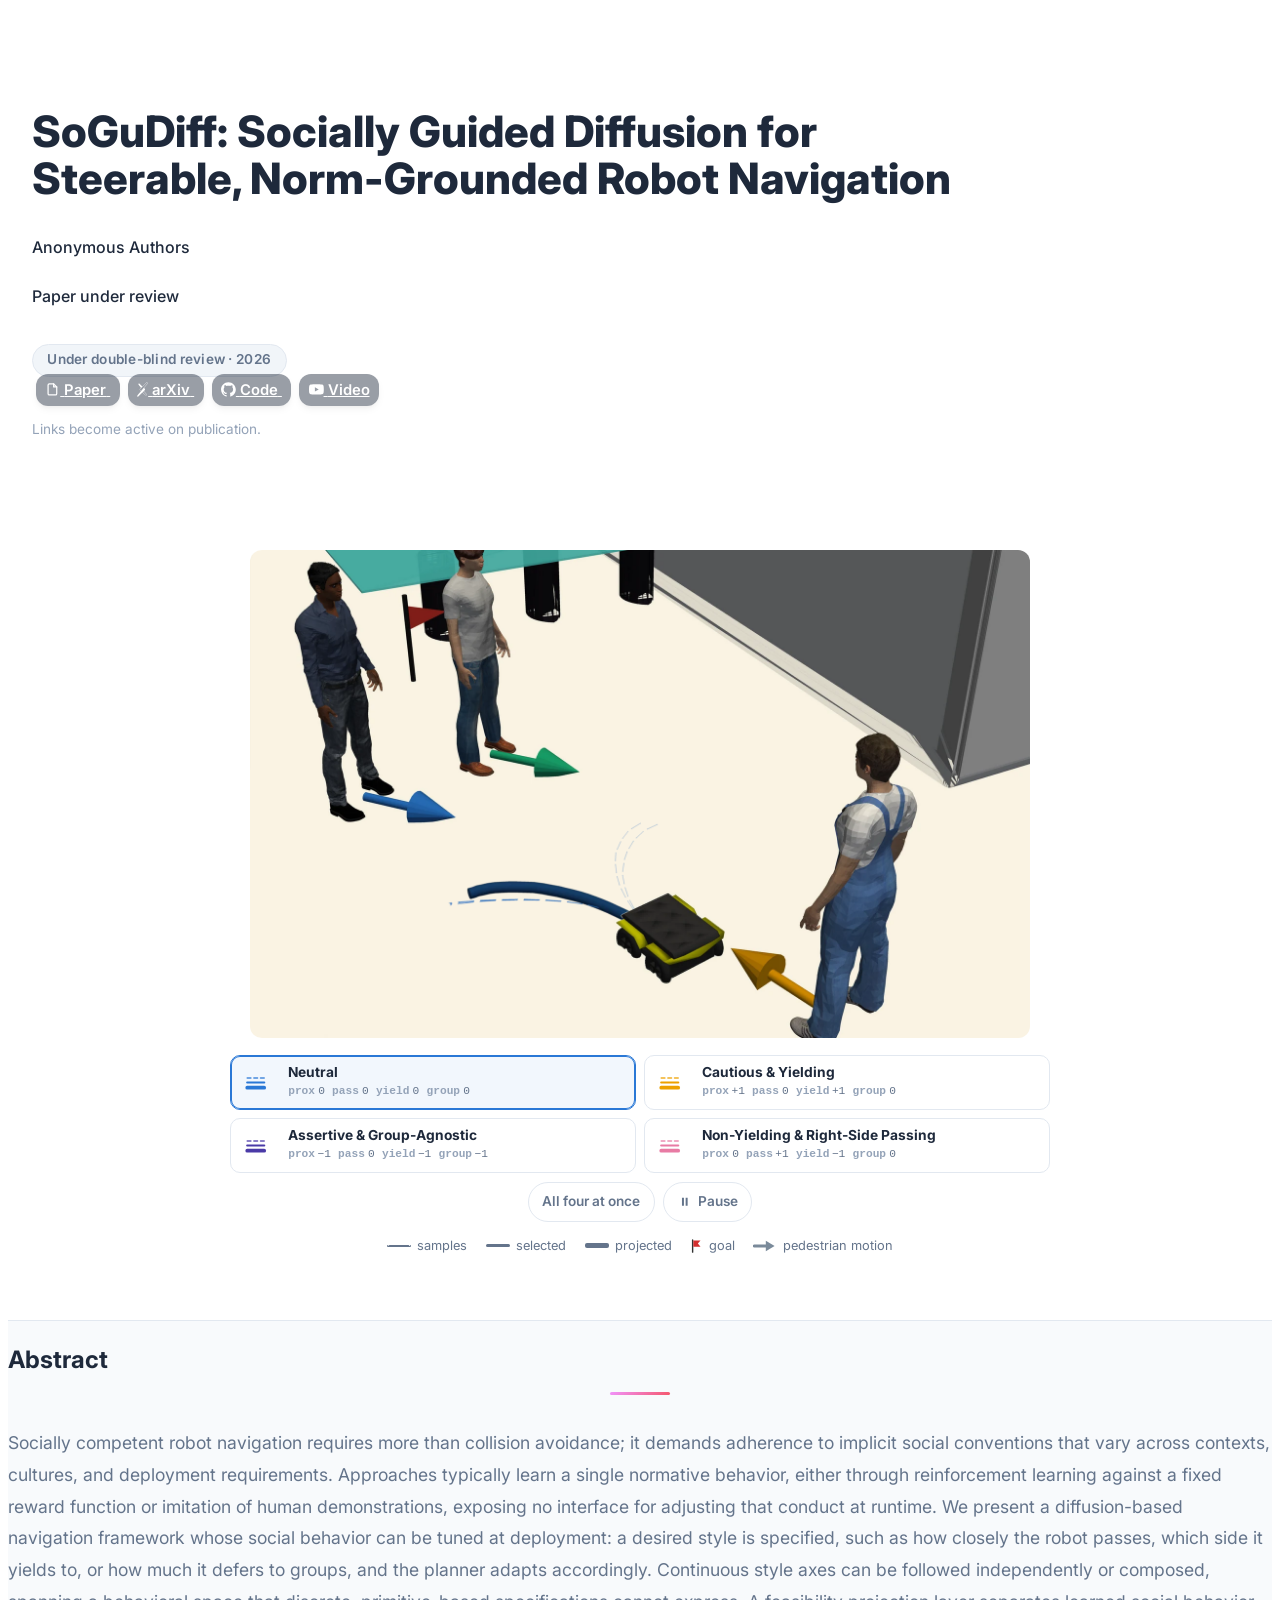
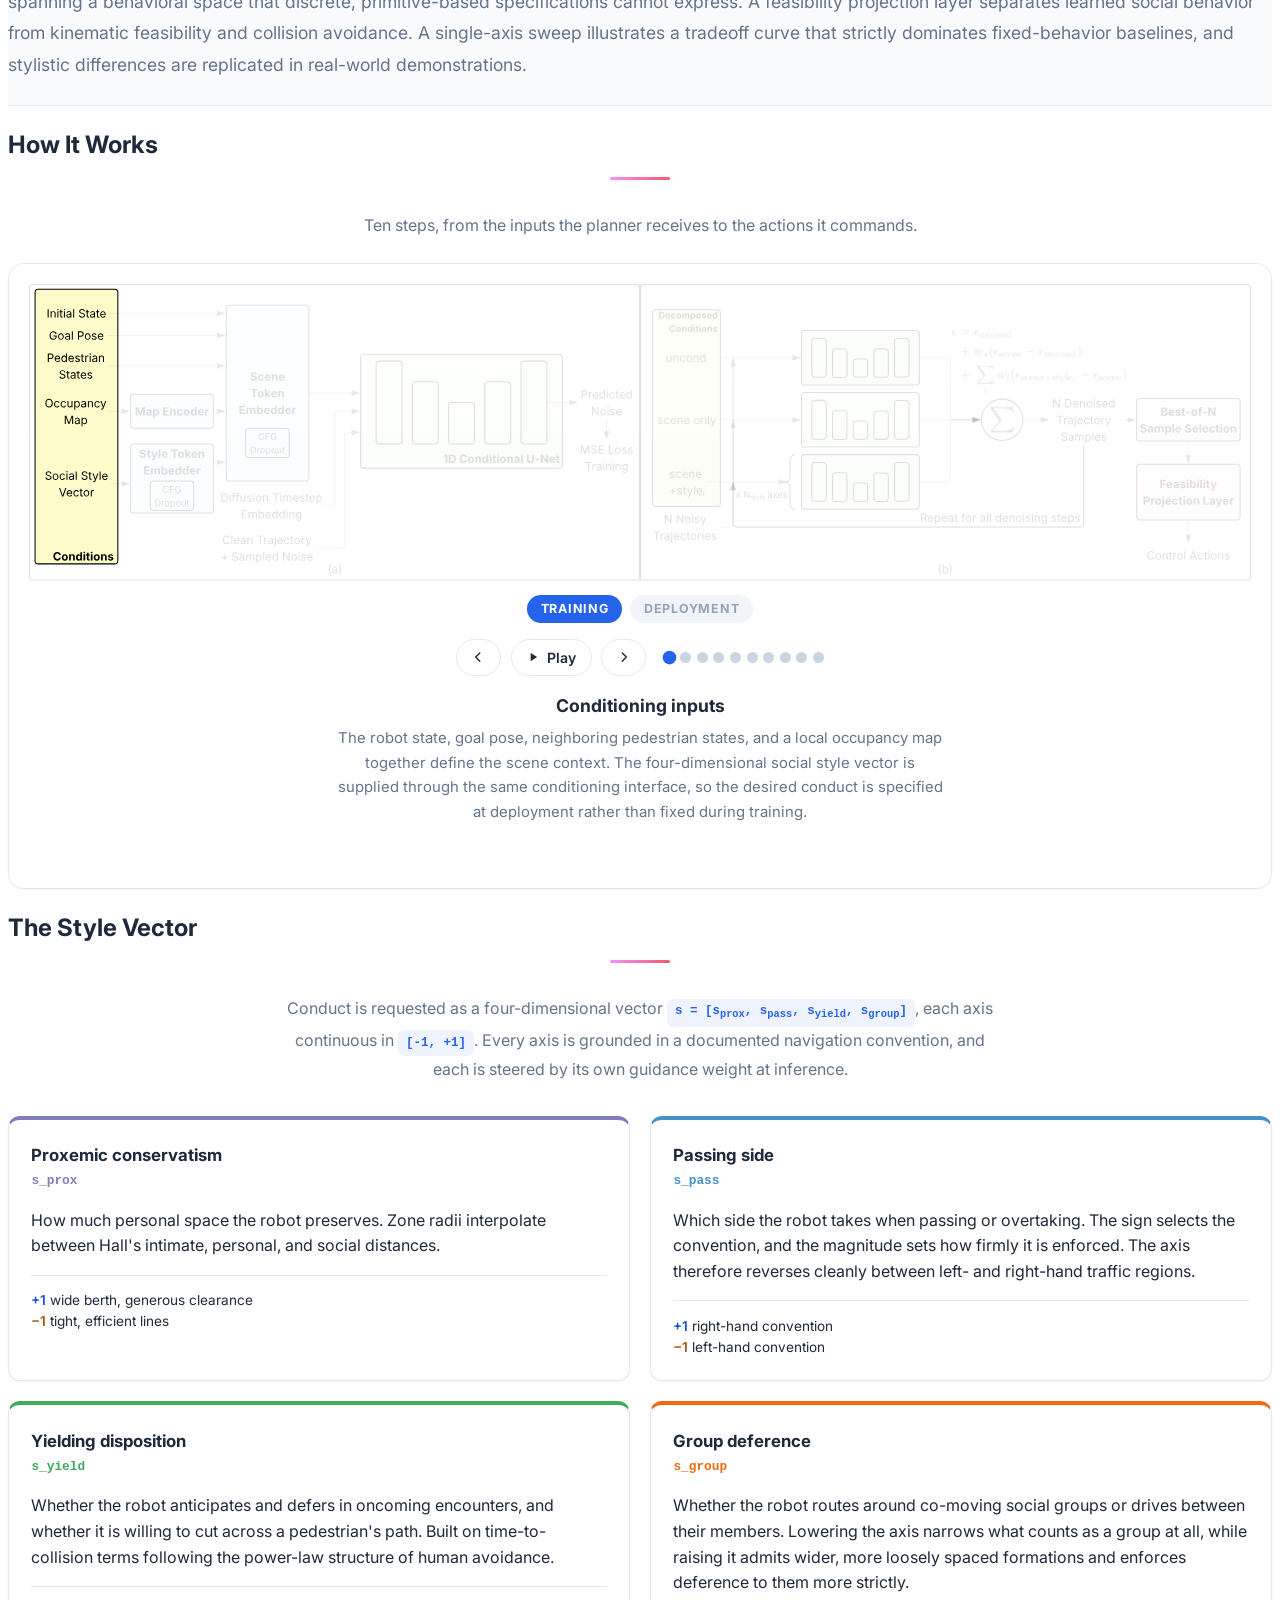
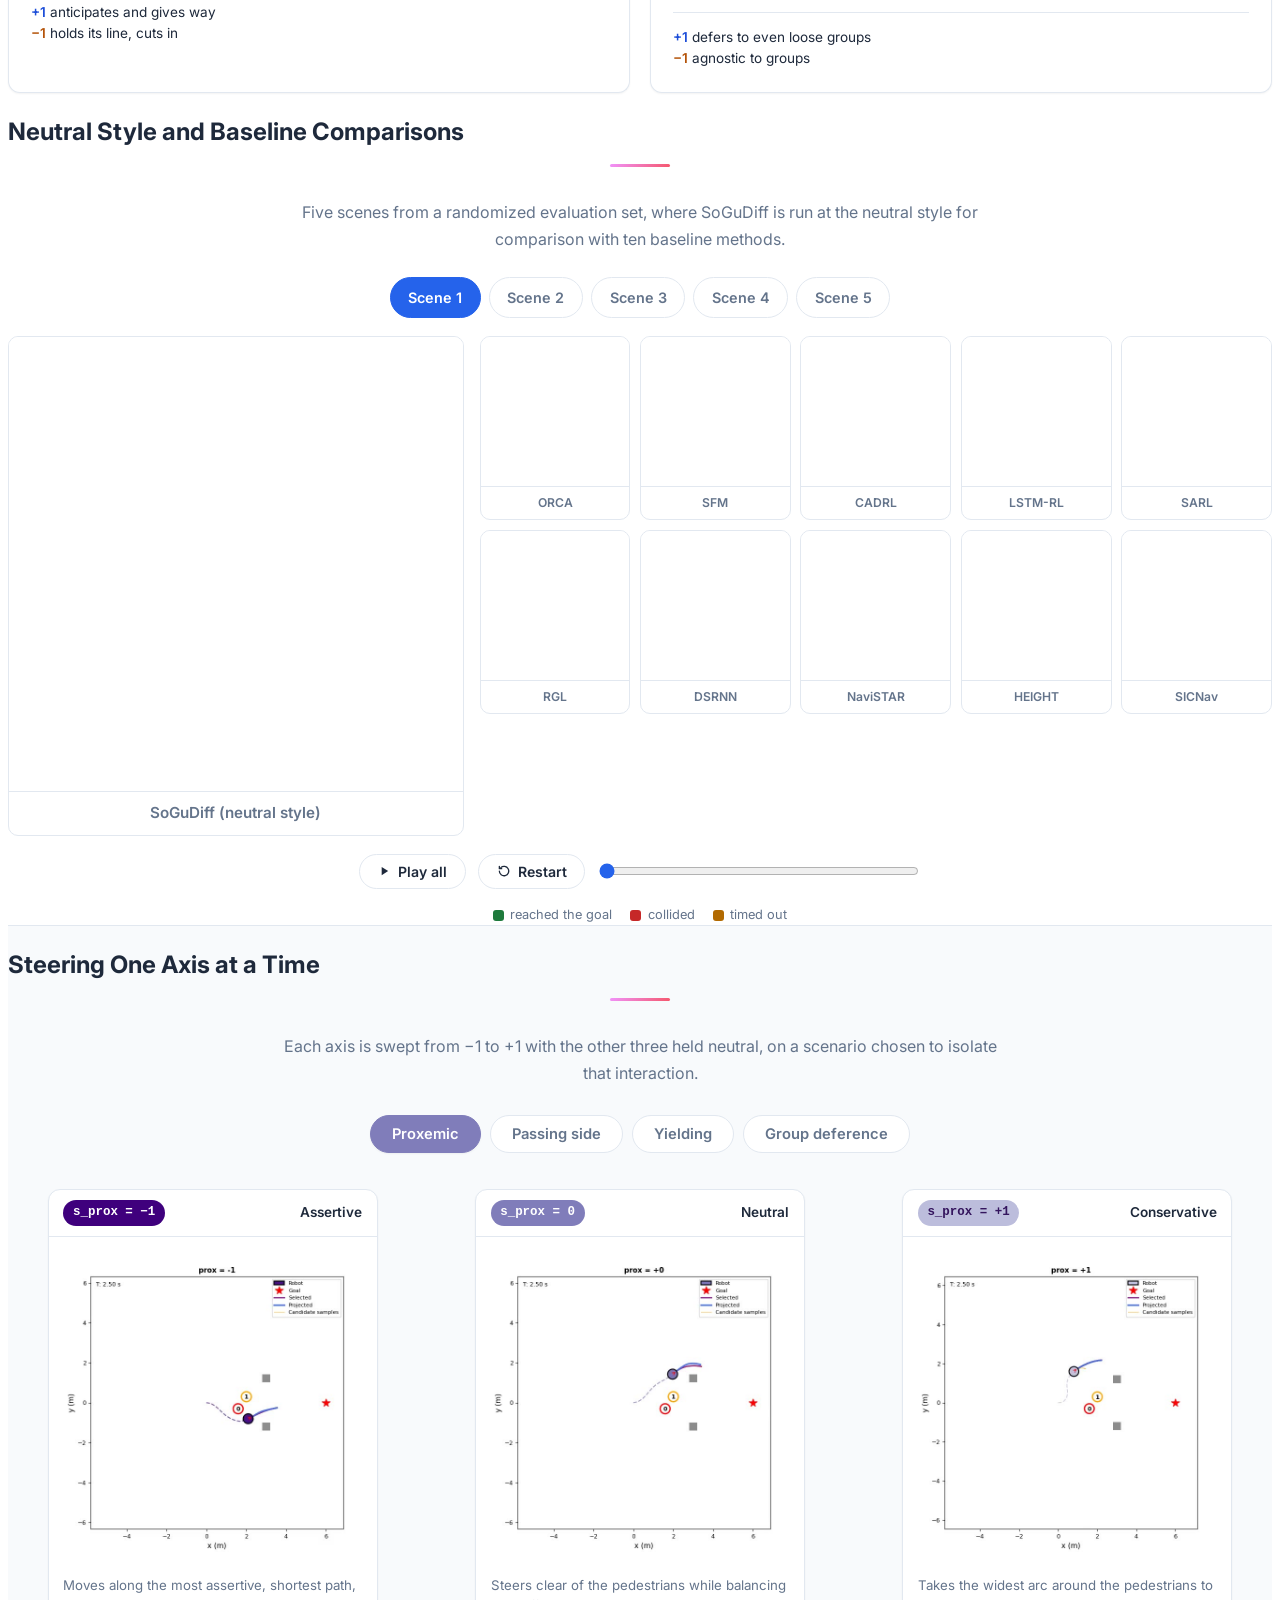
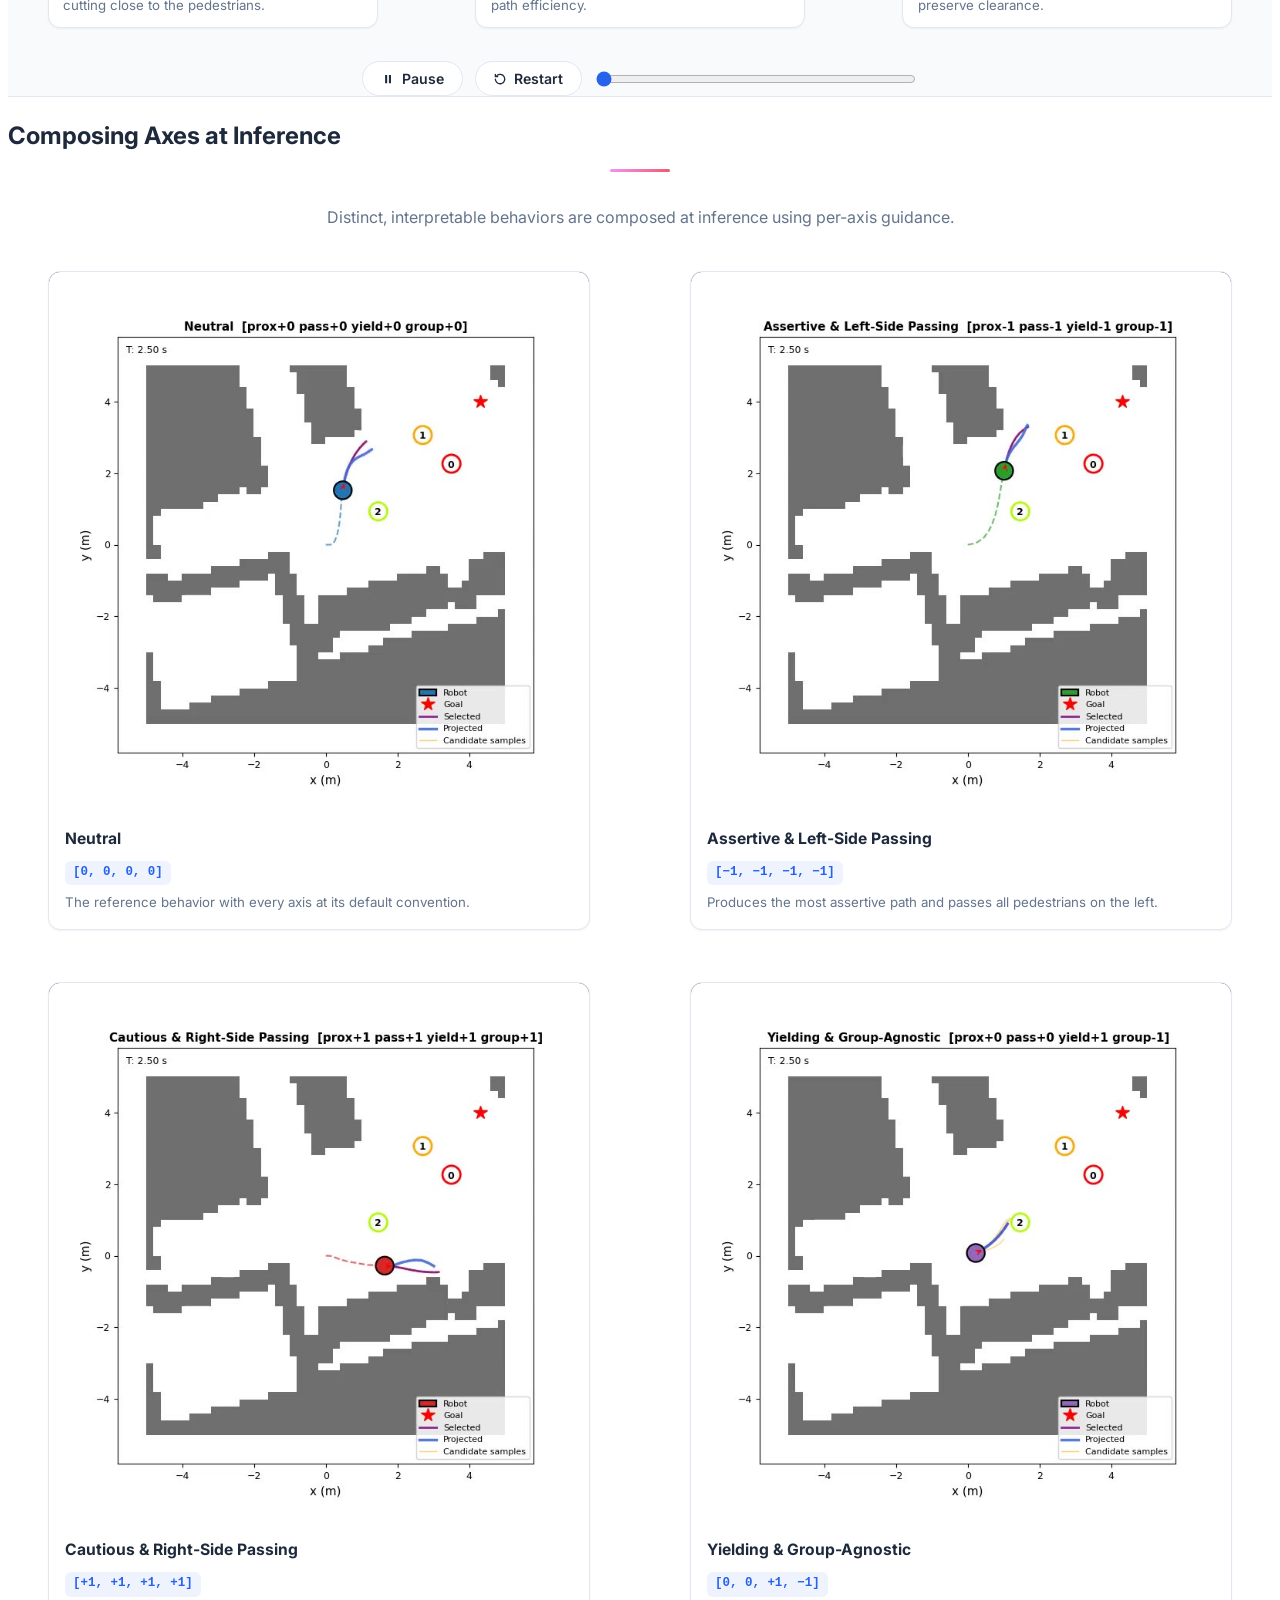
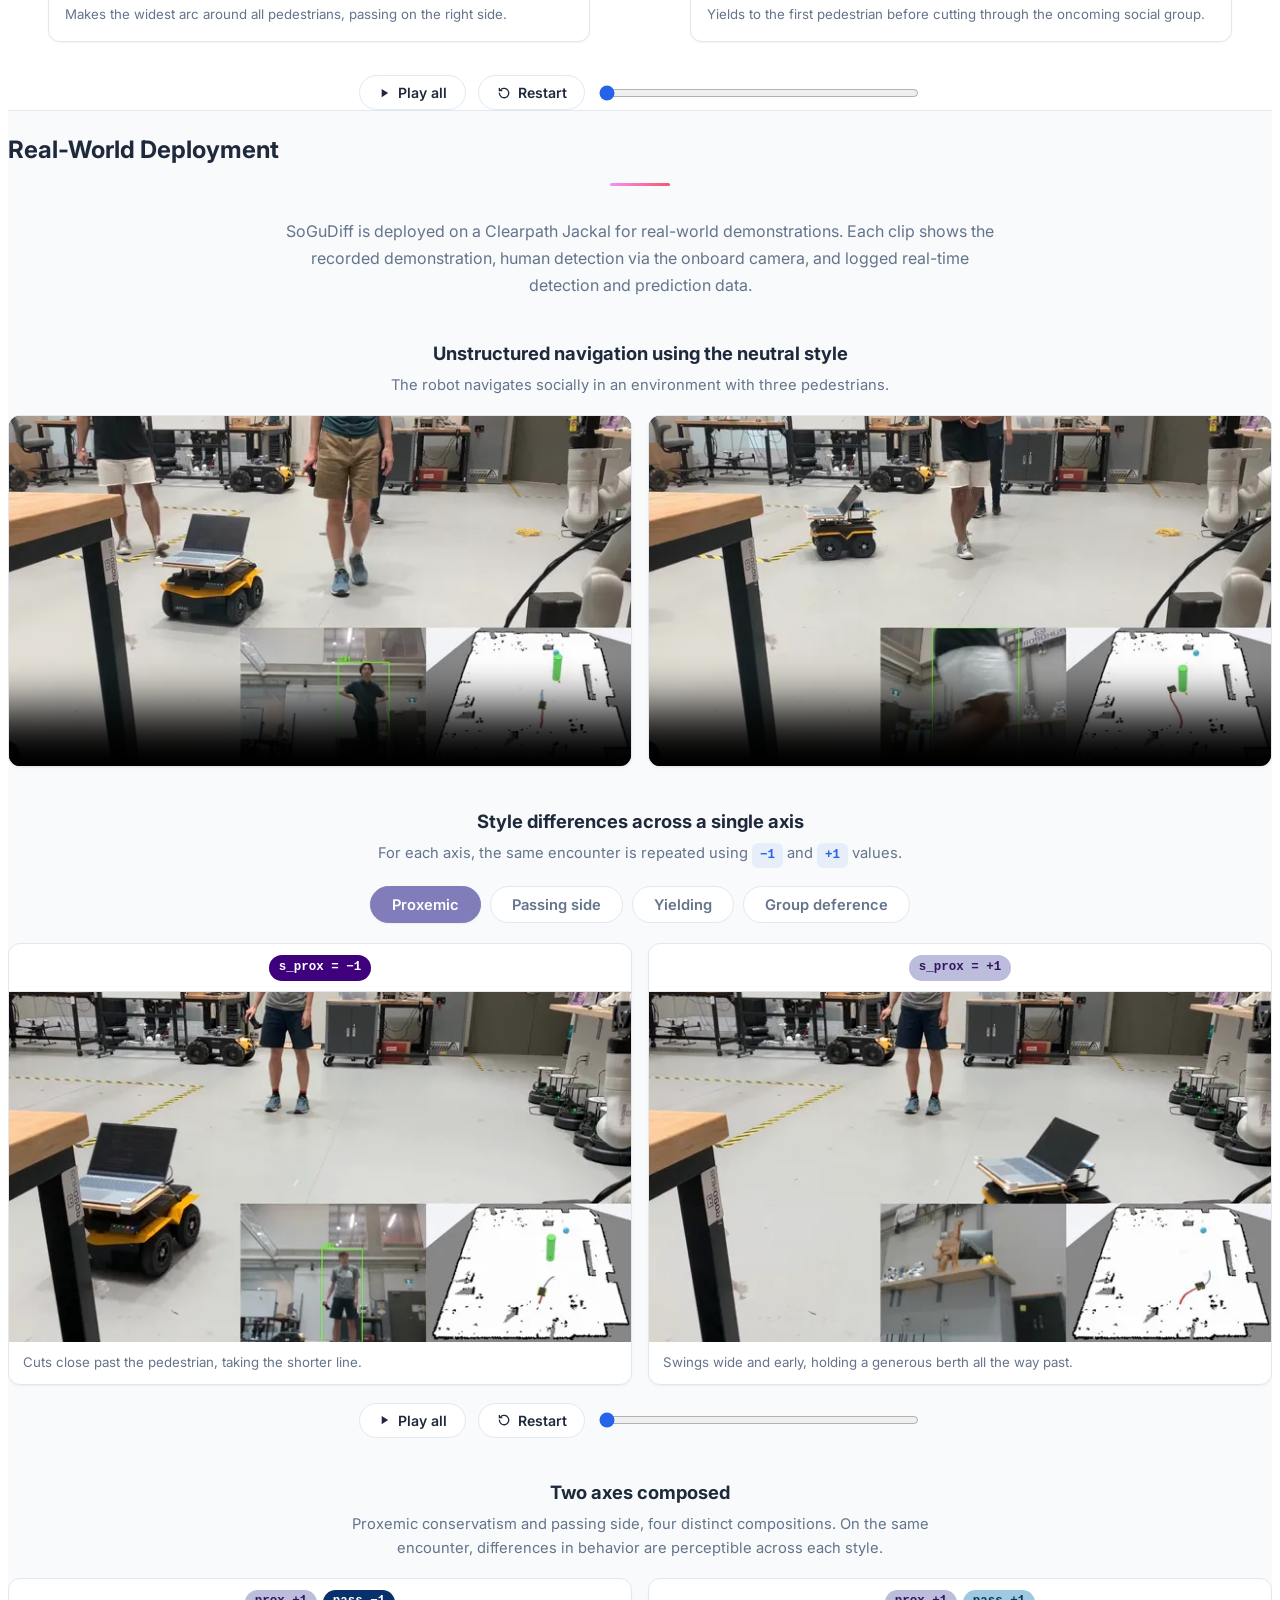
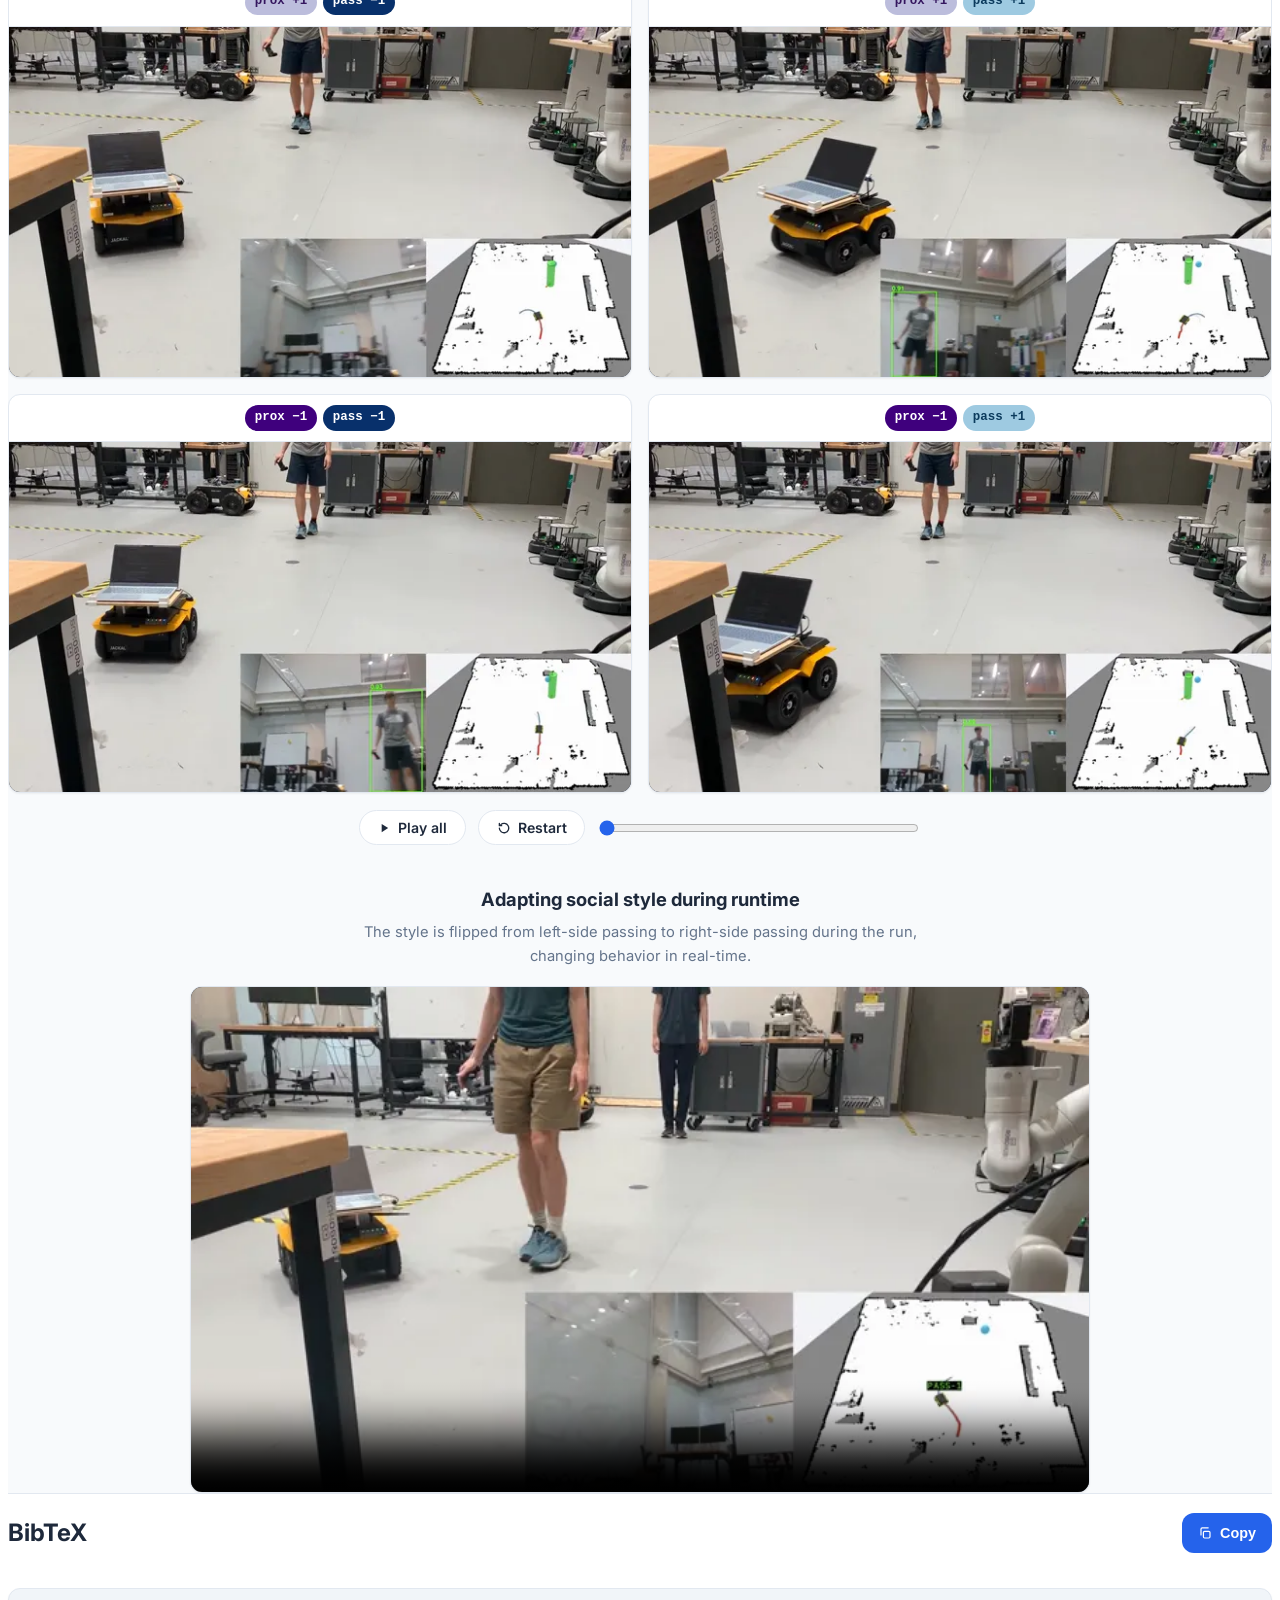
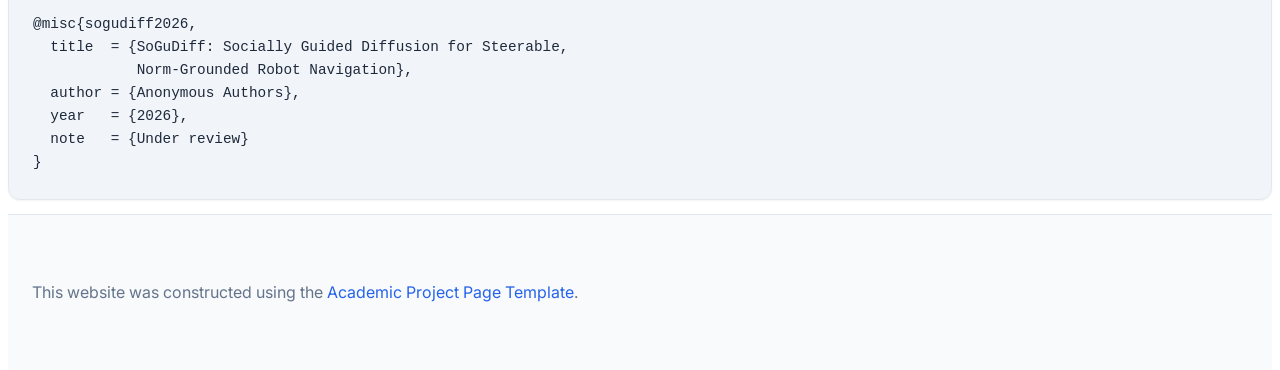
==== commit 6c72ceb2: "Strip build scaffolding and dead template CSS Asset slots are gone: the placeholder that swapped a d" ====
--- a/index.html
+++ b/index.html
@@ -10,8 +10,9 @@
          * no author names, affiliations, or personal links
          * no lab "More Works" list (it would deanonymize instantly)
          * robots = noindex, nofollow  (search engines told to stay away)
-       BEFORE PUBLIC RELEASE, search this file for "RELEASE:" and act on
-       each one. There are 15, plus 6 occurrences of REPLACE_WITH_PROJECT_URL.
+       BEFORE PUBLIC RELEASE, search this file for "RELEASE:" and act on each
+       one, then for REPLACE_WITH_PROJECT_URL and substitute the live URL.
+       Appending ?draft to the URL renders the same list on the page itself.
        ====================================================================== -->
 
   <!-- RELEASE: change to "index, follow" once the paper is public. Until then
@@ -74,6 +75,10 @@
 
   <link rel="preconnect" href="https://fonts.googleapis.com">
   <link rel="preconnect" href="https://fonts.gstatic.com" crossorigin>
+
+  <!-- The teaser is the largest element painted above the fold, so it is
+       fetched alongside the stylesheets rather than after them. -->
+  <link rel="preload" as="image" href="static/images/teaser_base.webp" fetchpriority="high">
 
   <title>SoGuDiff: Socially Guided Diffusion for Steerable, Norm-Grounded Robot Navigation</title>
 
@@ -127,6 +132,8 @@
 </head>
 <body>
 
+  <a class="skip-link" href="#main-content">Skip to content</a>
+
   <!-- Scroll to Top Button -->
   <button class="scroll-to-top" onclick="scrollToTop()" title="Scroll to top" aria-label="Scroll to top">
     <svg class="ic" viewBox="0 0 24 24" aria-hidden="true"><path d="M6 15l6-6 6 6" fill="none" stroke="currentColor" stroke-width="2" stroke-linecap="round" stroke-linejoin="round"/></svg>
@@ -215,12 +222,17 @@
                 Links become active on publication.
               </p>
 
+              <!-- RELEASE: delete this note, the .draft-note / .draft-banner
+                   rules in sogudiff.css, and the draft-mode block at the top of
+                   sogudiff.js. It is hidden unless ?draft is in the URL, so it
+                   is invisible to visitors, but it has no purpose once the page
+                   is public. -->
               <div class="draft-note">
-                <b>Draft note.</b> 15 <code>RELEASE:</code> markers in
+                <b>Draft note.</b> The <code>RELEASE:</code> markers in
                 <code>index.html</code> gate everything that must change before this
                 page goes public: robots meta, author block, four link buttons,
-                Scholar citation tags, JSON-LD, canonical URL, and the BibTeX entry.
-                Run <code>grep -n "RELEASE:" index.html</code> to list them.
+                Scholar citation tags, JSON-LD, canonical URL, the BibTeX entry, and
+                this note. Run <code>grep -n "RELEASE:" index.html</code> to list them.
               </div>
             </div>
 
@@ -620,8 +632,7 @@
               <span class="cell-name">Assertive</span>
             </div>
             <video muted playsinline preload="metadata"
-                   poster="static/videos/posters/prox_-1.jpg"
-                   data-slot="prox = -1" data-slot-path="static/videos/prox_-1.mp4" data-slot-shape="square">
+                   poster="static/videos/posters/prox_-1.jpg">
               <source src="static/videos/prox_-1.mp4" type="video/mp4">
             </video>
             <figcaption class="triptych-caption">
@@ -636,8 +647,7 @@
               <span class="cell-name">Neutral</span>
             </div>
             <video muted playsinline preload="metadata"
-                   poster="static/videos/posters/prox_+0.jpg"
-                   data-slot="prox = 0" data-slot-path="static/videos/prox_+0.mp4" data-slot-shape="square">
+                   poster="static/videos/posters/prox_+0.jpg">
               <source src="static/videos/prox_+0.mp4" type="video/mp4">
             </video>
             <figcaption class="triptych-caption">
@@ -651,8 +661,7 @@
               <span class="cell-name">Conservative</span>
             </div>
             <video muted playsinline preload="metadata"
-                   poster="static/videos/posters/prox_+1.jpg"
-                   data-slot="prox = +1" data-slot-path="static/videos/prox_+1.mp4" data-slot-shape="square">
+                   poster="static/videos/posters/prox_+1.jpg">
               <source src="static/videos/prox_+1.mp4" type="video/mp4">
             </video>
             <figcaption class="triptych-caption">
@@ -681,8 +690,7 @@
               <span class="cell-name">Left-hand</span>
             </div>
             <video muted playsinline preload="metadata"
-                   poster="static/videos/posters/pass_-1.jpg"
-                   data-slot="pass = -1" data-slot-path="static/videos/pass_-1.mp4" data-slot-shape="square">
+                   poster="static/videos/posters/pass_-1.jpg">
               <source src="static/videos/pass_-1.mp4" type="video/mp4">
             </video>
             <figcaption class="triptych-caption">
@@ -697,8 +705,7 @@
               <span class="cell-name">No preference</span>
             </div>
             <video muted playsinline preload="metadata"
-                   poster="static/videos/posters/pass_+0.jpg"
-                   data-slot="pass = 0" data-slot-path="static/videos/pass_+0.mp4" data-slot-shape="square">
+                   poster="static/videos/posters/pass_+0.jpg">
               <source src="static/videos/pass_+0.mp4" type="video/mp4">
             </video>
             <figcaption class="triptych-caption">
@@ -713,8 +720,7 @@
               <span class="cell-name">Right-hand</span>
             </div>
             <video muted playsinline preload="metadata"
-                   poster="static/videos/posters/pass_+1.jpg"
-                   data-slot="pass = +1" data-slot-path="static/videos/pass_+1.mp4" data-slot-shape="square">
+                   poster="static/videos/posters/pass_+1.jpg">
               <source src="static/videos/pass_+1.mp4" type="video/mp4">
             </video>
             <figcaption class="triptych-caption">
@@ -744,8 +750,7 @@
               <span class="cell-name">Non-Yielding</span>
             </div>
             <video muted playsinline preload="metadata"
-                   poster="static/videos/posters/yield_-1.jpg"
-                   data-slot="yield = -1" data-slot-path="static/videos/yield_-1.mp4" data-slot-shape="square">
+                   poster="static/videos/posters/yield_-1.jpg">
               <source src="static/videos/yield_-1.mp4" type="video/mp4">
             </video>
             <figcaption class="triptych-caption">
@@ -760,8 +765,7 @@
               <span class="cell-name">Neutral</span>
             </div>
             <video muted playsinline preload="metadata"
-                   poster="static/videos/posters/yield_+0.jpg"
-                   data-slot="yield = 0" data-slot-path="static/videos/yield_+0.mp4" data-slot-shape="square">
+                   poster="static/videos/posters/yield_+0.jpg">
               <source src="static/videos/yield_+0.mp4" type="video/mp4">
             </video>
             <figcaption class="triptych-caption">
@@ -776,8 +780,7 @@
               <span class="cell-name">Yielding</span>
             </div>
             <video muted playsinline preload="metadata"
-                   poster="static/videos/posters/yield_+1.jpg"
-                   data-slot="yield = +1" data-slot-path="static/videos/yield_+1.mp4" data-slot-shape="square">
+                   poster="static/videos/posters/yield_+1.jpg">
               <source src="static/videos/yield_+1.mp4" type="video/mp4">
             </video>
             <figcaption class="triptych-caption">
@@ -807,8 +810,7 @@
               <span class="cell-name">Group-agnostic</span>
             </div>
             <video muted playsinline preload="metadata"
-                   poster="static/videos/posters/group_-1.jpg"
-                   data-slot="group = -1" data-slot-path="static/videos/group_-1.mp4" data-slot-shape="square">
+                   poster="static/videos/posters/group_-1.jpg">
               <source src="static/videos/group_-1.mp4" type="video/mp4">
             </video>
             <figcaption class="triptych-caption">
@@ -823,8 +825,7 @@
               <span class="cell-name">Neutral</span>
             </div>
             <video muted playsinline preload="metadata"
-                   poster="static/videos/posters/group_+0.jpg"
-                   data-slot="group = 0" data-slot-path="static/videos/group_+0.mp4" data-slot-shape="square">
+                   poster="static/videos/posters/group_+0.jpg">
               <source src="static/videos/group_+0.mp4" type="video/mp4">
             </video>
             <figcaption class="triptych-caption">
@@ -838,8 +839,7 @@
               <span class="cell-name">Group-preserving</span>
             </div>
             <video muted playsinline preload="metadata"
-                   poster="static/videos/posters/group_+1.jpg"
-                   data-slot="group = +1" data-slot-path="static/videos/group_+1.mp4" data-slot-shape="square">
+                   poster="static/videos/posters/group_+1.jpg">
               <source src="static/videos/group_+1.mp4" type="video/mp4">
             </video>
             <figcaption class="triptych-caption">
@@ -874,12 +874,11 @@
 
         <figure class="compose-card">
           <video muted playsinline preload="metadata"
-                 poster="static/videos/posters/Neutral.jpg"
-                 data-slot="Neutral composition" data-slot-path="static/videos/Neutral.mp4" data-slot-shape="square">
+                 poster="static/videos/posters/Neutral.jpg">
             <source src="static/videos/Neutral.mp4" type="video/mp4">
           </video>
           <figcaption class="compose-body">
-            <h4>Neutral</h4>
+            <h3 class="compose-title">Neutral</h3>
             <span class="vec">[0, 0, 0, 0]</span>
             <p>The reference behavior with every axis at its default convention.</p>
           </figcaption>
@@ -887,12 +886,11 @@
 
         <figure class="compose-card">
           <video muted playsinline preload="metadata"
-                 poster="static/videos/posters/Assertive___Left_Side_Passing.jpg"
-                 data-slot="Assertive composition" data-slot-path="static/videos/Assertive___Left_Side_Passing.mp4" data-slot-shape="square">
+                 poster="static/videos/posters/Assertive___Left_Side_Passing.jpg">
             <source src="static/videos/Assertive___Left_Side_Passing.mp4" type="video/mp4">
           </video>
           <figcaption class="compose-body">
-            <h4>Assertive &amp; Left-Side Passing</h4>
+            <h3 class="compose-title">Assertive &amp; Left-Side Passing</h3>
             <span class="vec">[&minus;1, &minus;1, &minus;1, &minus;1]</span>
             <p>Produces the most assertive path and passes all pedestrians on the
             left.</p>
@@ -901,12 +899,11 @@
 
         <figure class="compose-card">
           <video muted playsinline preload="metadata"
-                 poster="static/videos/posters/Cautious___Right_Side_Passing.jpg"
-                 data-slot="Cautious composition" data-slot-path="static/videos/Cautious___Right_Side_Passing.mp4" data-slot-shape="square">
+                 poster="static/videos/posters/Cautious___Right_Side_Passing.jpg">
             <source src="static/videos/Cautious___Right_Side_Passing.mp4" type="video/mp4">
           </video>
           <figcaption class="compose-body">
-            <h4>Cautious &amp; Right-Side Passing</h4>
+            <h3 class="compose-title">Cautious &amp; Right-Side Passing</h3>
             <span class="vec">[+1, +1, +1, +1]</span>
             <p>Makes the widest arc around all pedestrians, passing on the right
             side.</p>
@@ -915,12 +912,11 @@
 
         <figure class="compose-card">
           <video muted playsinline preload="metadata"
-                 poster="static/videos/posters/Yielding___Group_Agnostic.jpg"
-                 data-slot="Mixed composition" data-slot-path="static/videos/Yielding___Group_Agnostic.mp4" data-slot-shape="square">
+                 poster="static/videos/posters/Yielding___Group_Agnostic.jpg">
             <source src="static/videos/Yielding___Group_Agnostic.mp4" type="video/mp4">
           </video>
           <figcaption class="compose-body">
-            <h4>Yielding &amp; Group-Agnostic</h4>
+            <h3 class="compose-title">Yielding &amp; Group-Agnostic</h3>
             <span class="vec">[0, 0, +1, &minus;1]</span>
             <p>Yields to the first pedestrian before cutting through the oncoming
             social group.</p>
--- a/static/css/index.css
+++ b/static/css/index.css
@@ -38,7 +38,6 @@
   -moz-osx-font-smoothing: grayscale;
 }
 
-
 /* Modern Button Styles */
 .button {
   border-radius: var(--border-radius) !important;
@@ -67,25 +66,9 @@
   box-shadow: var(--shadow-md);
 }
 
-.footer .icon-link {
-    font-size: 25px;
-    color: var(--text-secondary);
-    transition: var(--transition);
-}
-
-.footer .icon-link:hover {
-    color: var(--primary-color);
-    transform: translateY(-2px);
-}
-
 .link-block a {
     margin: 8px 4px;
 }
-
-.dnerf {
-  font-variant: small-caps;
-}
-
 
 /* Hero Section Modernization */
 .hero {
@@ -111,7 +94,6 @@
 .teaser {
   font-family: 'Inter', sans-serif;
 }
-
 
 /* Publication Content Styling */
 .publication-title {
@@ -122,55 +104,10 @@
     line-height: 1.1 !important;
 }
 
-.publication-banner {
-  max-height: 70vh;
-  border-radius: var(--border-radius-lg);
-  overflow: hidden;
-  box-shadow: var(--shadow-xl);
-  margin: 2rem 0;
-}
-
-.publication-banner video {
-  position: relative;
-  left: auto;
-  top: auto;
-  transform: none;
-  object-fit: cover;
-  width: 100%;
-  height: 100%;
-  border-radius: var(--border-radius-lg);
-}
-
-.publication-header .hero-body {
-  padding: 6rem 1.5rem 4rem;
-}
-
 .publication-authors {
     font-family: 'Inter', sans-serif !important;
     font-weight: 500;
     margin-bottom: 1.5rem;
-}
-
-.publication-venue {
-    color: var(--text-secondary);
-    width: fit-content;
-    font-weight: 600;
-    background: var(--background-accent);
-    padding: 0.5rem 1rem;
-    border-radius: var(--border-radius);
-    margin-top: 1rem;
-    display: inline-block;
-}
-
-.publication-awards {
-    color: #ef4444;
-    width: fit-content;
-    font-weight: 700;
-    background: linear-gradient(135deg, #fef2f2, #fee2e2);
-    padding: 0.5rem 1rem;
-    border-radius: var(--border-radius);
-    border-left: 4px solid #ef4444;
-    margin-top: 1rem;
 }
 
 .publication-authors a {
@@ -203,64 +140,6 @@
 .author-block {
   display: inline-block;
   margin-right: 0.5rem;
-}
-
-.publication-banner img {
-  border-radius: var(--border-radius-lg);
-  box-shadow: var(--shadow-lg);
-  transition: var(--transition);
-}
-
-.publication-banner img:hover {
-  transform: scale(1.02);
-  box-shadow: var(--shadow-xl);
-}
-
-/* Modern Video and Carousel Styling */
-.publication-video {
-    position: relative;
-    width: 100%;
-    height: 0;
-    padding-bottom: 56.25%;
-    overflow: hidden;
-    border-radius: var(--border-radius-lg) !important;
-    box-shadow: var(--shadow-xl);
-    transition: var(--transition);
-}
-
-.publication-video:hover {
-    transform: translateY(-4px);
-    box-shadow: var(--shadow-xl);
-}
-
-.publication-video iframe {
-    position: absolute;
-    top: 0;
-    left: 0;
-    width: 100%;
-    height: 100%;
-    border-radius: var(--border-radius-lg);
-}
-
-.publication-body img {
-  border-radius: var(--border-radius);
-  box-shadow: var(--shadow-md);
-  transition: var(--transition);
-}
-
-.publication-body img:hover {
-  transform: translateY(-2px);
-  box-shadow: var(--shadow-lg);
-}
-
-
-/* Pagination and Misc Improvements */
-
-
-.eql-cntrb { 
-  font-size: 0.875rem;
-  color: var(--text-light);
-  font-style: italic;
 }
 
 /* Section Titles */
@@ -407,9 +286,7 @@
   visibility: visible;
 }
 
-
 /* More Works Dropdown */
-
 
 /* Mobile Responsive Improvements */
 @media screen and (max-width: 768px) {
@@ -417,9 +294,6 @@
     padding: 2rem 1rem;
   }
   
-  .publication-header .hero-body {
-    padding: 3rem 1rem 2rem;
-  }
   
   .publication-title {
     font-size: 2.5rem !important;
@@ -479,9 +353,6 @@
     padding: 3rem 2rem;
   }
   
-  .publication-header .hero-body {
-    padding: 4rem 2rem 3rem;
-  }
 }
 
 /* Animation for page load */
@@ -502,12 +373,10 @@
 
 /* Improved focus states for accessibility */
 .button:focus,
-.related-works-btn:focus,
 a:focus {
   outline: 2px solid var(--primary-color);
   outline-offset: 2px;
 }
-
 
 /* Print styles */
 @media print {
@@ -523,4 +392,3 @@
   }
 }
 
-
--- a/static/css/sogudiff.css
+++ b/static/css/sogudiff.css
@@ -57,60 +57,30 @@
   pointer-events: none;
 }
 
+/* Keyboard users land here first: hidden until focused, then it sits over
+   the hero and jumps past the nav to the content. */
+.skip-link {
+  position: absolute;
+  left: 50%;
+  top: -3rem;
+  transform: translateX(-50%);
+  z-index: 200;
+  padding: 0.55rem 1.1rem;
+  border-radius: 0 0 8px 8px;
+  background: var(--primary-color);
+  color: #fff;
+  font-weight: 600;
+  font-size: 0.9rem;
+  text-decoration: none;
+  transition: top 0.15s ease;
+}
+
+.skip-link:focus { top: 0; }
+
 .link-note {
   margin-top: 1rem;
   color: var(--text-light);
   font-size: 0.85rem;
-}
-
-/* --------------------------------------------------------------------------
-   Asset slots — a placeholder that renders wherever a file has not been
-   dropped in yet. Any <video>/<img> whose source fails to load is swapped
-   for one of these by sogudiff.js, so the page is never broken mid-build.
-   -------------------------------------------------------------------------- */
-
-.asset-slot {
-  display: flex;
-  flex-direction: column;
-  align-items: center;
-  justify-content: center;
-  gap: 0.5rem;
-  width: 100%;
-  aspect-ratio: 16 / 9;
-  padding: 1.5rem;
-  border: 2px dashed #cbd5e1;
-  border-radius: var(--border-radius);
-  background:
-    repeating-linear-gradient(45deg, #f8fafc, #f8fafc 12px, #f1f5f9 12px, #f1f5f9 24px);
-  color: var(--text-secondary);
-  text-align: center;
-}
-
-.asset-slot.is-square { aspect-ratio: 1 / 1; }
-
-.asset-slot .slot-icon { width: 26px; height: 26px; color: var(--text-light); }
-
-.asset-slot .slot-label {
-  font-weight: 700;
-  font-size: 0.95rem;
-  color: var(--text-primary);
-}
-
-.asset-slot .slot-path {
-  font-family: ui-monospace, SFMono-Regular, "SF Mono", Menlo, Consolas, monospace;
-  font-size: 0.78rem;
-  color: var(--primary-color);
-  word-break: break-all;
-  background: rgba(37, 99, 235, 0.07);
-  padding: 0.2rem 0.5rem;
-  border-radius: 6px;
-}
-
-.asset-slot .slot-hint {
-  font-size: 0.8rem;
-  color: var(--text-light);
-  max-width: 42ch;
-  line-height: 1.4;
 }
 
 /* --------------------------------------------------------------------------
@@ -123,10 +93,6 @@
   height: auto;
   border-radius: var(--border-radius);
 }
-
-
-
-
 
 /* --------------------------------------------------------------------------
    Style axis cards
@@ -234,8 +200,7 @@
   box-shadow: var(--shadow-sm);
 }
 
-.triptych-cell video,
-.triptych-cell .asset-slot {
+.triptych-cell video {
   display: block;
   width: 100%;
   aspect-ratio: 1 / 1;
@@ -308,19 +273,6 @@
   color: var(--text-secondary);
 }
 
-.panel-note {
-  margin-top: 1.25rem;
-  padding: 0.9rem 1.1rem;
-  border-left: 3px solid var(--tab-color, var(--primary-color));
-  border-radius: 0 8px 8px 0;
-  background: var(--background-secondary);
-  font-size: 0.88rem;
-  line-height: 1.6;
-  color: var(--text-secondary);
-}
-
-.panel-note strong { color: var(--text-primary); }
-
 /* Shared playback controls for a synchronized group */
 .sync-bar {
   display: flex;
@@ -377,8 +329,7 @@
 
 .compose-card:hover { box-shadow: var(--shadow-md); }
 
-.compose-card video,
-.compose-card .asset-slot {
+.compose-card video {
   display: block;
   width: 100%;
   aspect-ratio: 1 / 1;
@@ -389,7 +340,7 @@
 
 .compose-body { padding: 0.85rem 1rem 1rem; }
 
-.compose-body h4 {
+.compose-body .compose-title {
   margin: 0 0 0.4rem;
   font-size: 0.98rem;
   font-weight: 700;
@@ -413,44 +364,6 @@
   padding: 0.15rem 0.5rem;
   border-radius: 6px;
 }
-
-/* --------------------------------------------------------------------------
-   Generic media grid for the "to be filled" sections
-   -------------------------------------------------------------------------- */
-
-.media-grid {
-  display: grid;
-  grid-template-columns: repeat(auto-fit, minmax(280px, 1fr));
-  gap: 1.25rem;
-  margin-top: 1.5rem;
-}
-
-.media-item {
-  border: 1px solid var(--hairline);
-  border-radius: var(--border-radius);
-  background: var(--surface);
-  overflow: hidden;
-  box-shadow: var(--shadow-sm);
-}
-
-.media-item video,
-.media-item img,
-.media-item .asset-slot {
-  display: block;
-  width: 100%;
-  background: #0f172a;
-  border: none;
-  border-radius: 0;
-}
-
-.media-item figcaption {
-  padding: 0.75rem 1rem 0.9rem;
-  font-size: 0.85rem;
-  line-height: 1.5;
-  color: var(--text-secondary);
-}
-
-.media-item figcaption b { color: var(--text-primary); }
 
 .section-lead {
   /* Wide enough that these leads do not strand a single word on the last
@@ -512,8 +425,7 @@
 
 @media screen and (max-width: 900px) {
   .triptych { grid-template-columns: 1fr; gap: 1rem; }
-  .triptych-cell video,
-  .triptych-cell .asset-slot { max-height: 62vh; }
+  .triptych-cell video { max-height: 62vh; }
 }
 
 @media screen and (max-width: 600px) {
@@ -559,7 +471,6 @@
 @media (prefers-reduced-motion: reduce) {
   .dg-el { transition: none; }
 }
-
 
 .diagram-panel-label {
   display: flex;
@@ -656,13 +567,6 @@
 
 .dg-dot:hover { background: #94a3b8; }
 .dg-dot.is-current { background: var(--primary-color); transform: scale(1.25); }
-
-.diagram-foot {
-  margin-top: 0.9rem;
-  color: var(--text-light);
-  font-size: 0.85rem;
-  text-align: center;
-}
 
 @media screen and (max-width: 700px) {
   .diagram-stage { padding: 0.75rem 0.75rem 0; }
@@ -971,7 +875,6 @@
 .cmp-k-success { background: #1e7a3c; }
 .cmp-k-collision { background: #c62828; }
 .cmp-k-timeout { background: #b26a00; }
-.cmp-k-note { color: var(--text-light); font-style: italic; }
 
 @media screen and (max-width: 900px) {
   .cmp-stage { grid-template-columns: 1fr; }
@@ -981,7 +884,6 @@
 @media screen and (max-width: 560px) {
   .cmp-grid { grid-template-columns: repeat(2, 1fr); }
 }
-
 
 /* --------------------------------------------------------------------------
    Real-world deployment
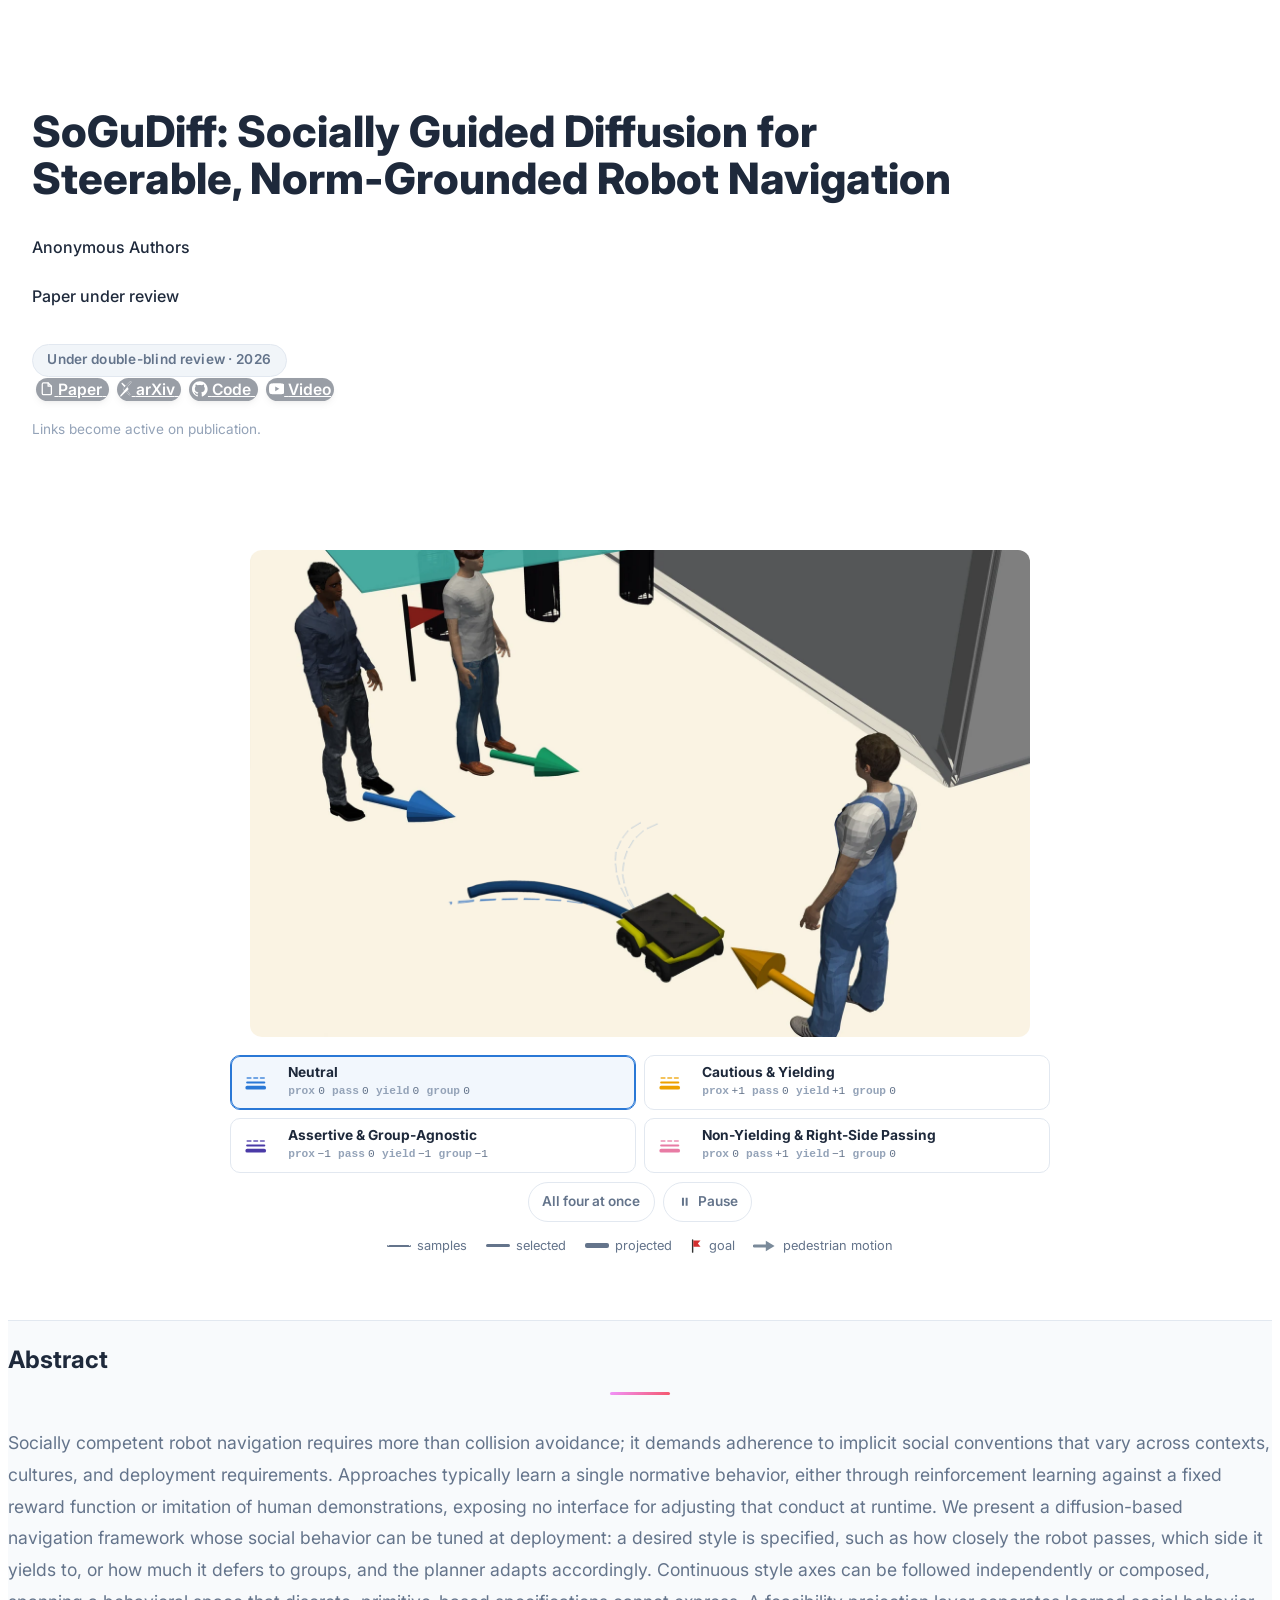
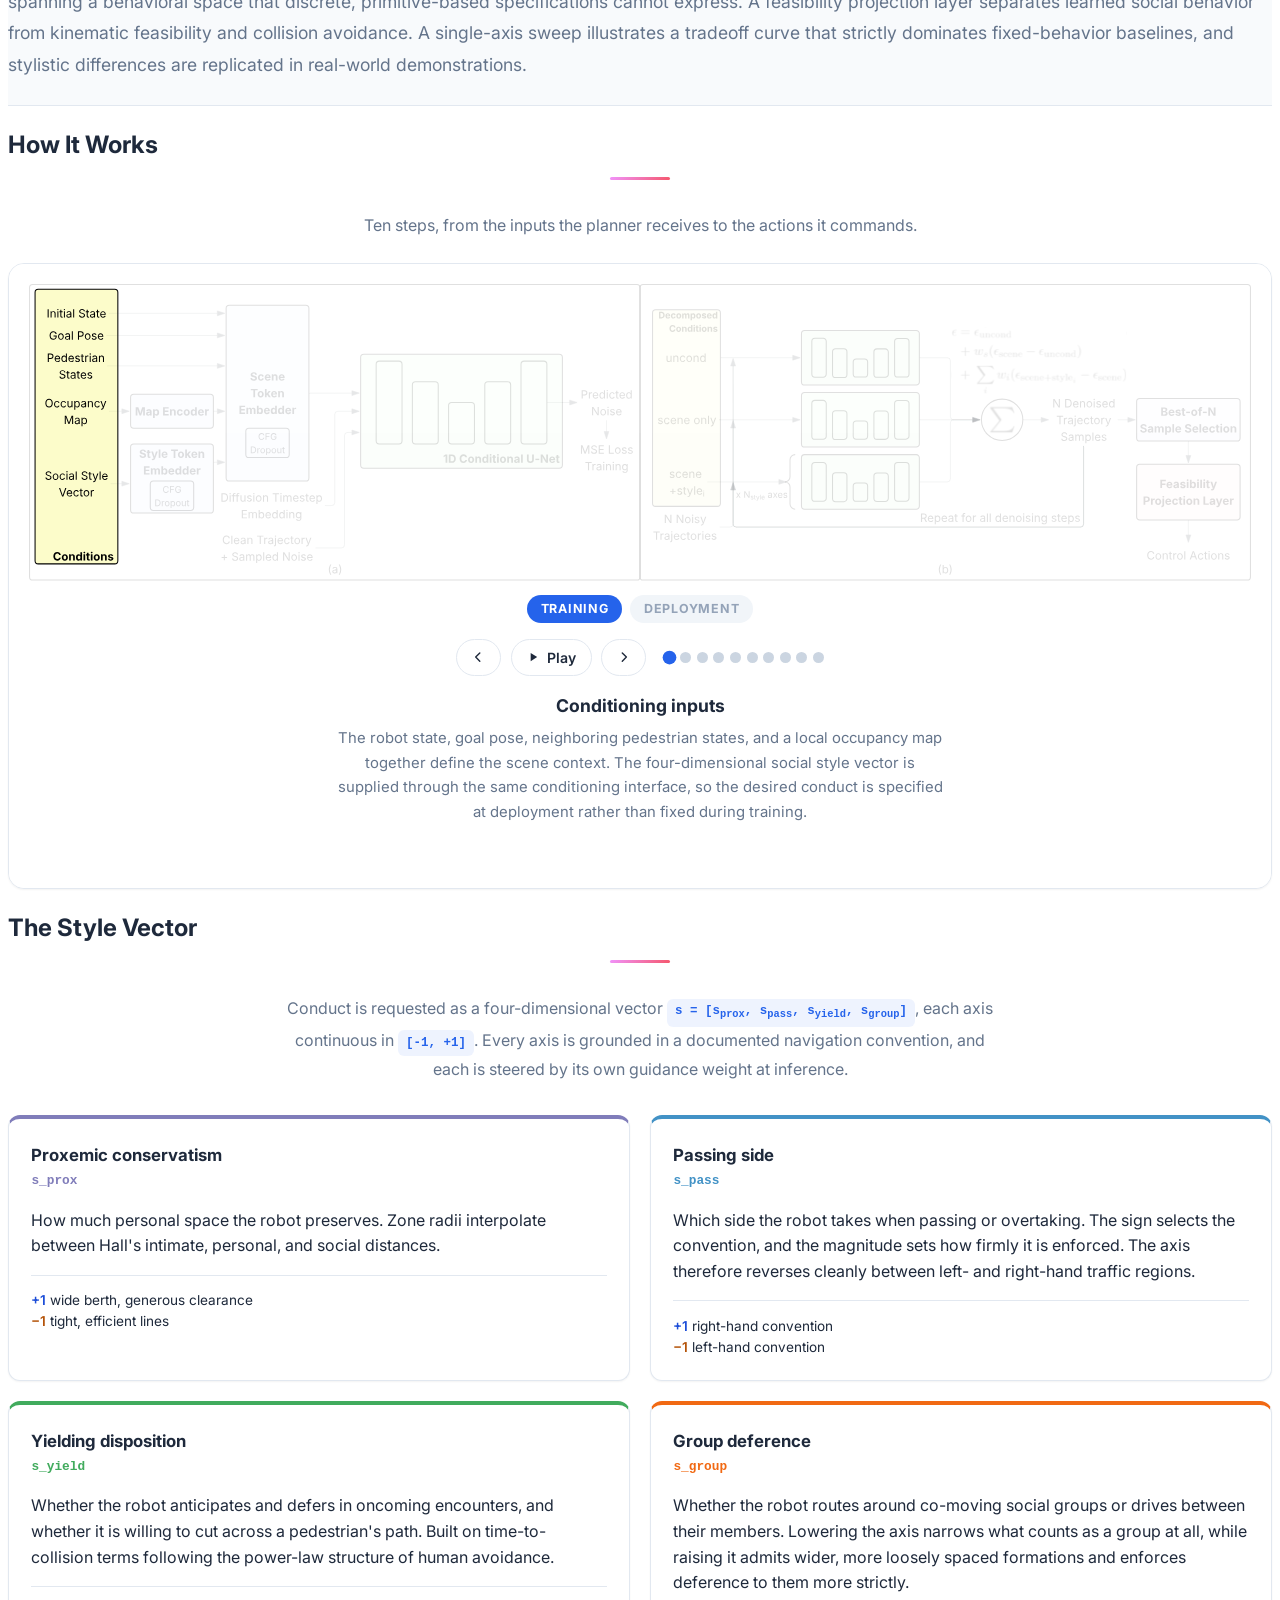
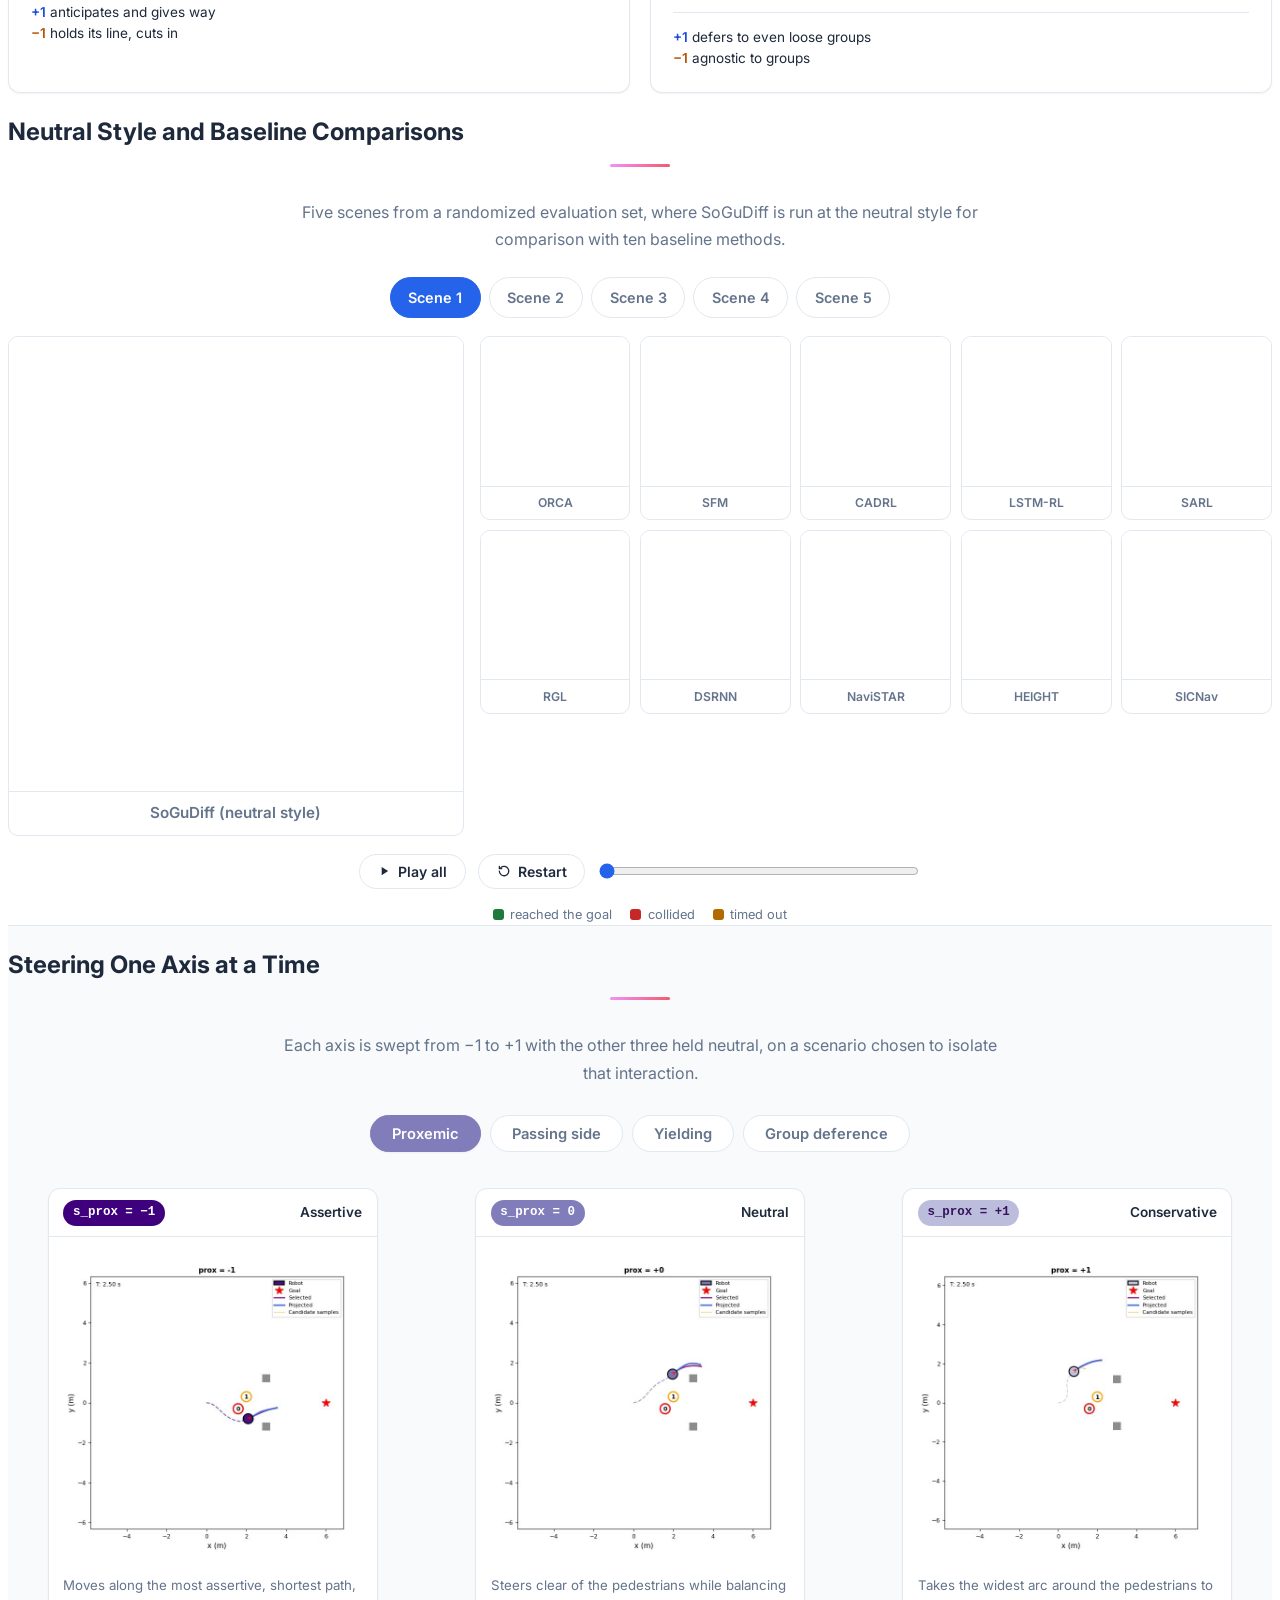
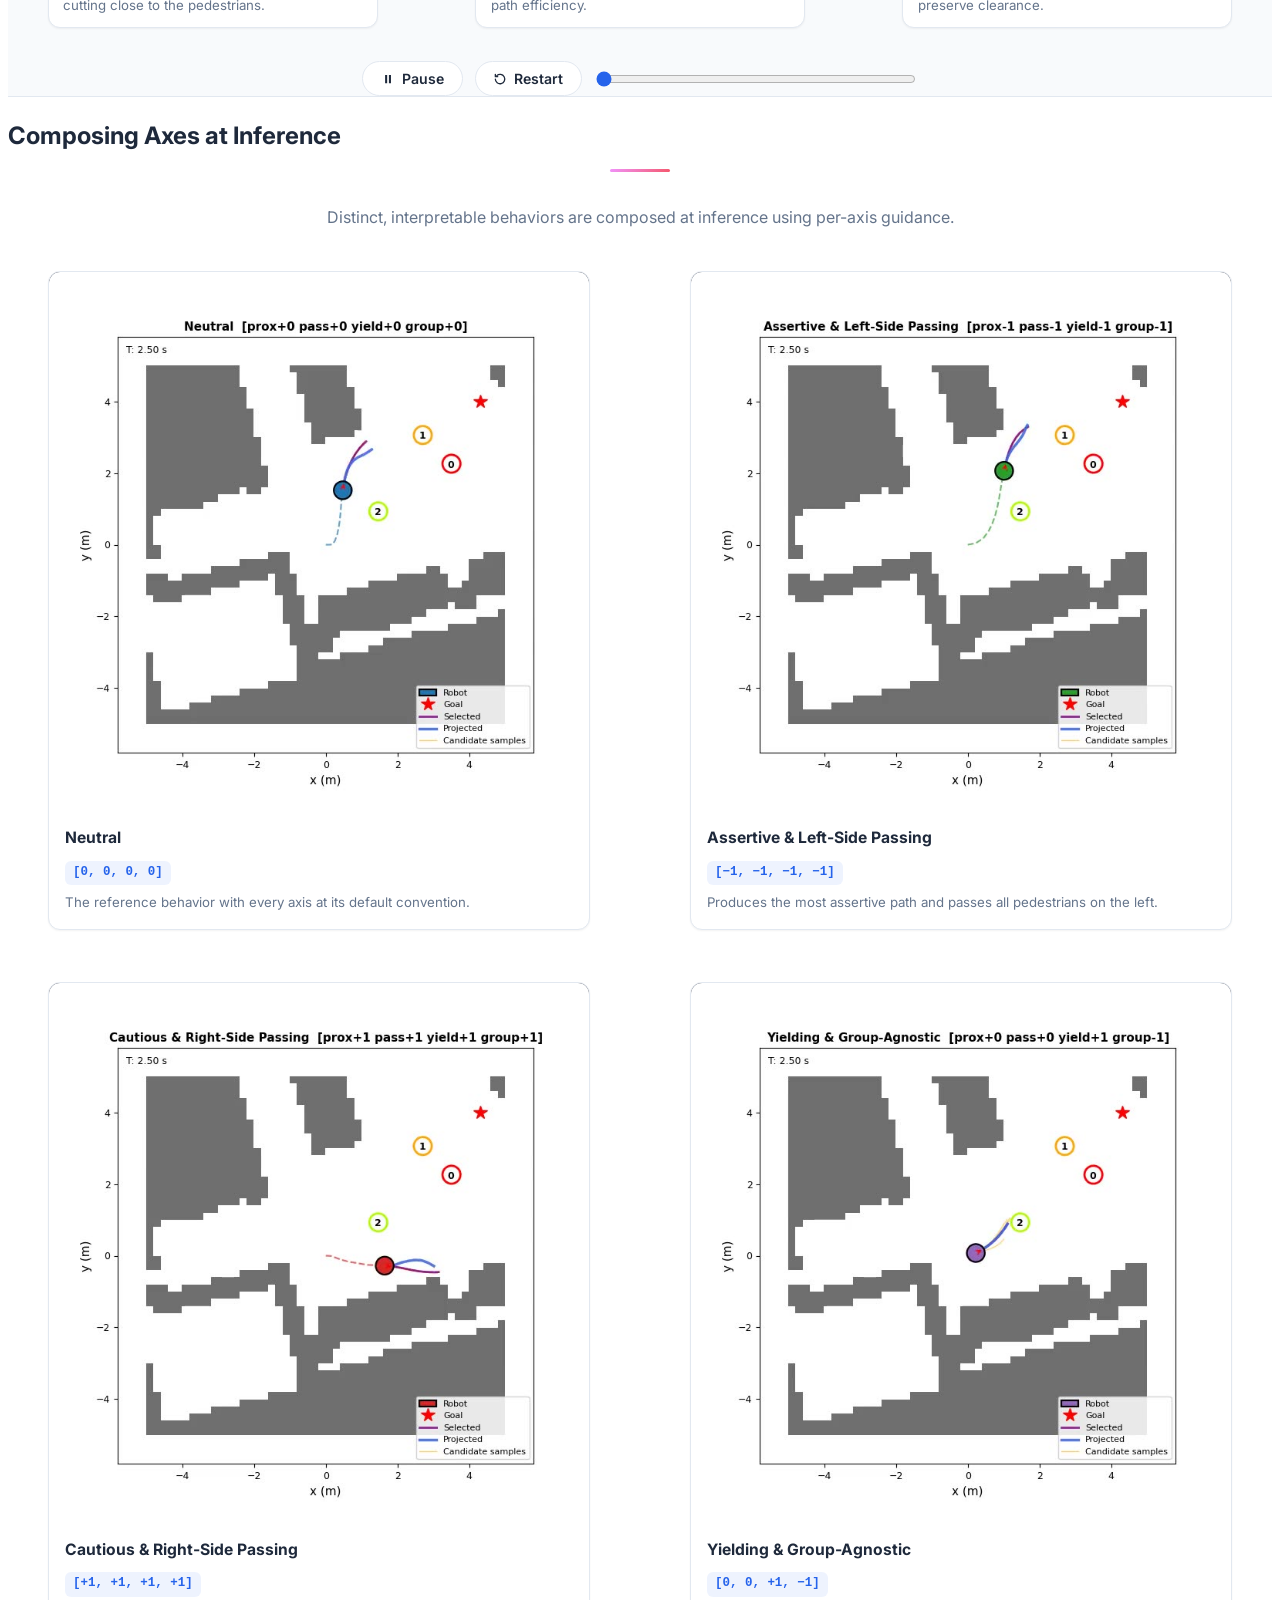
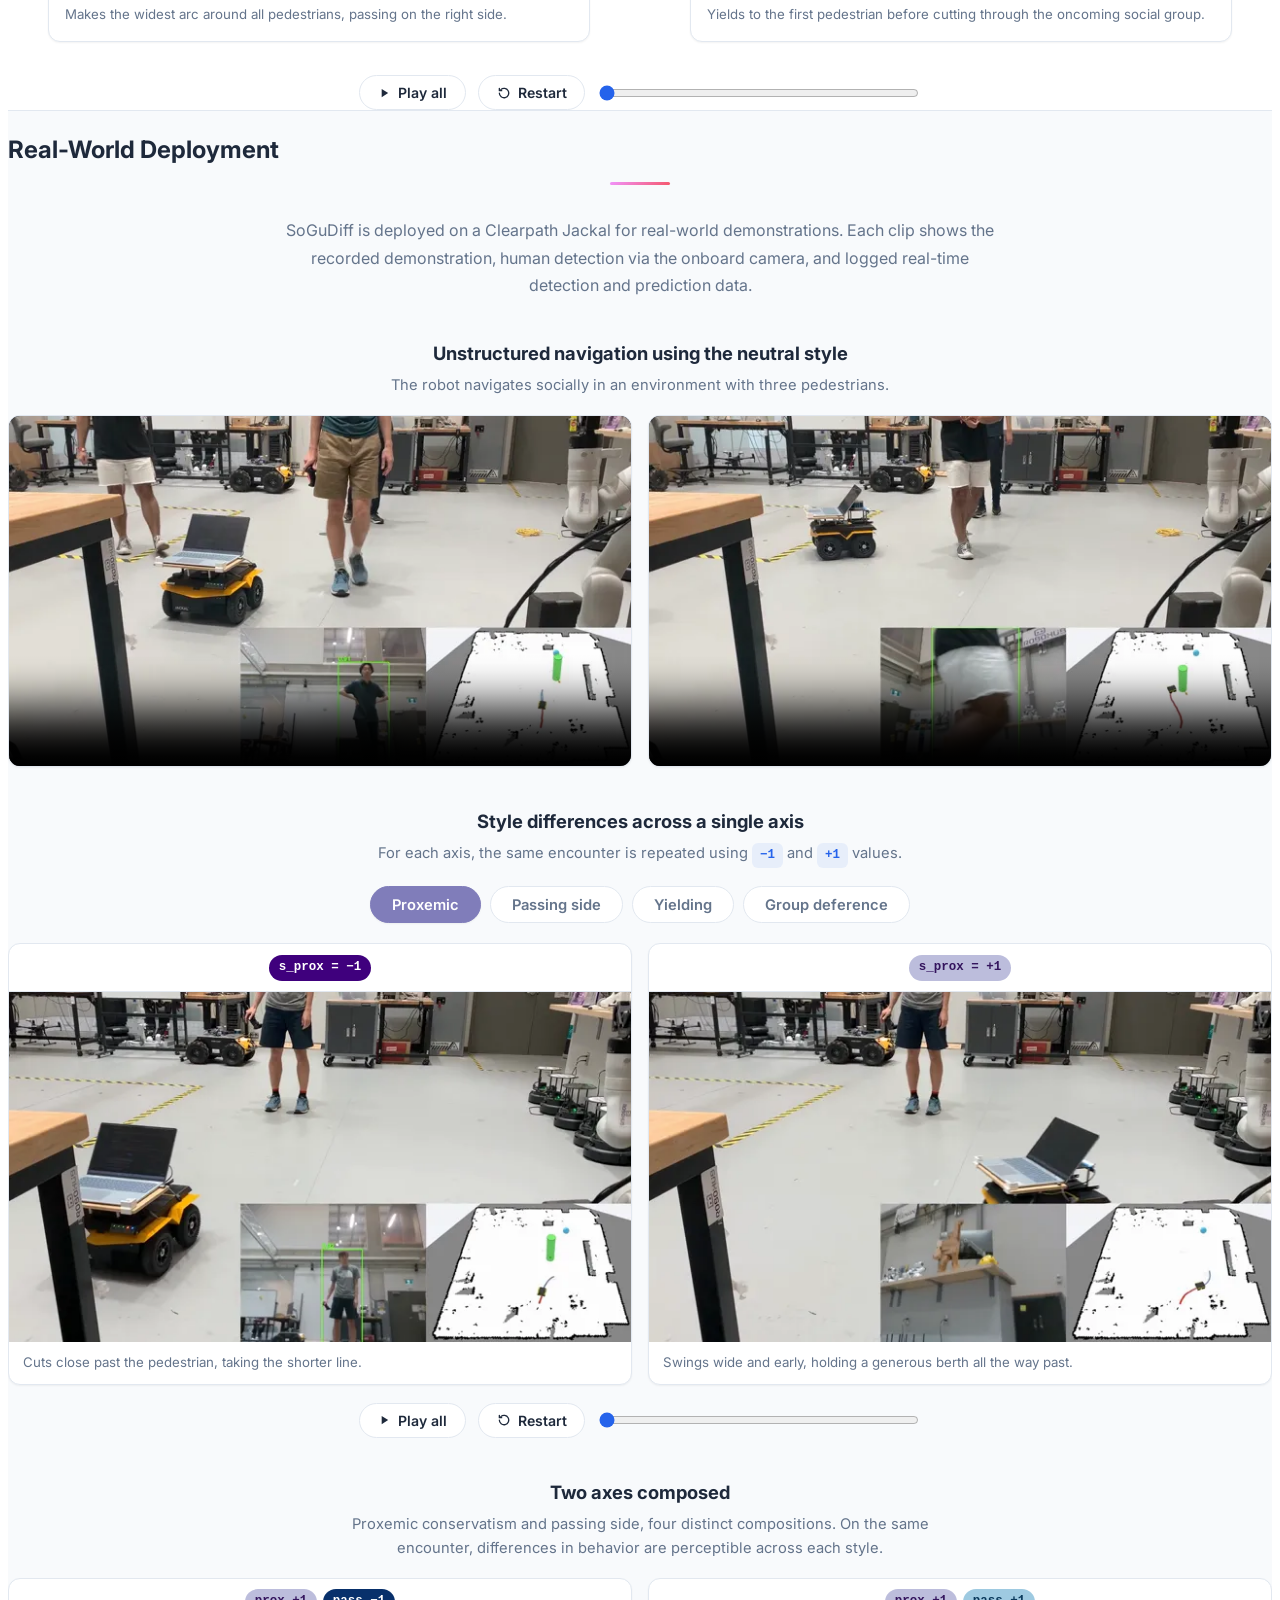
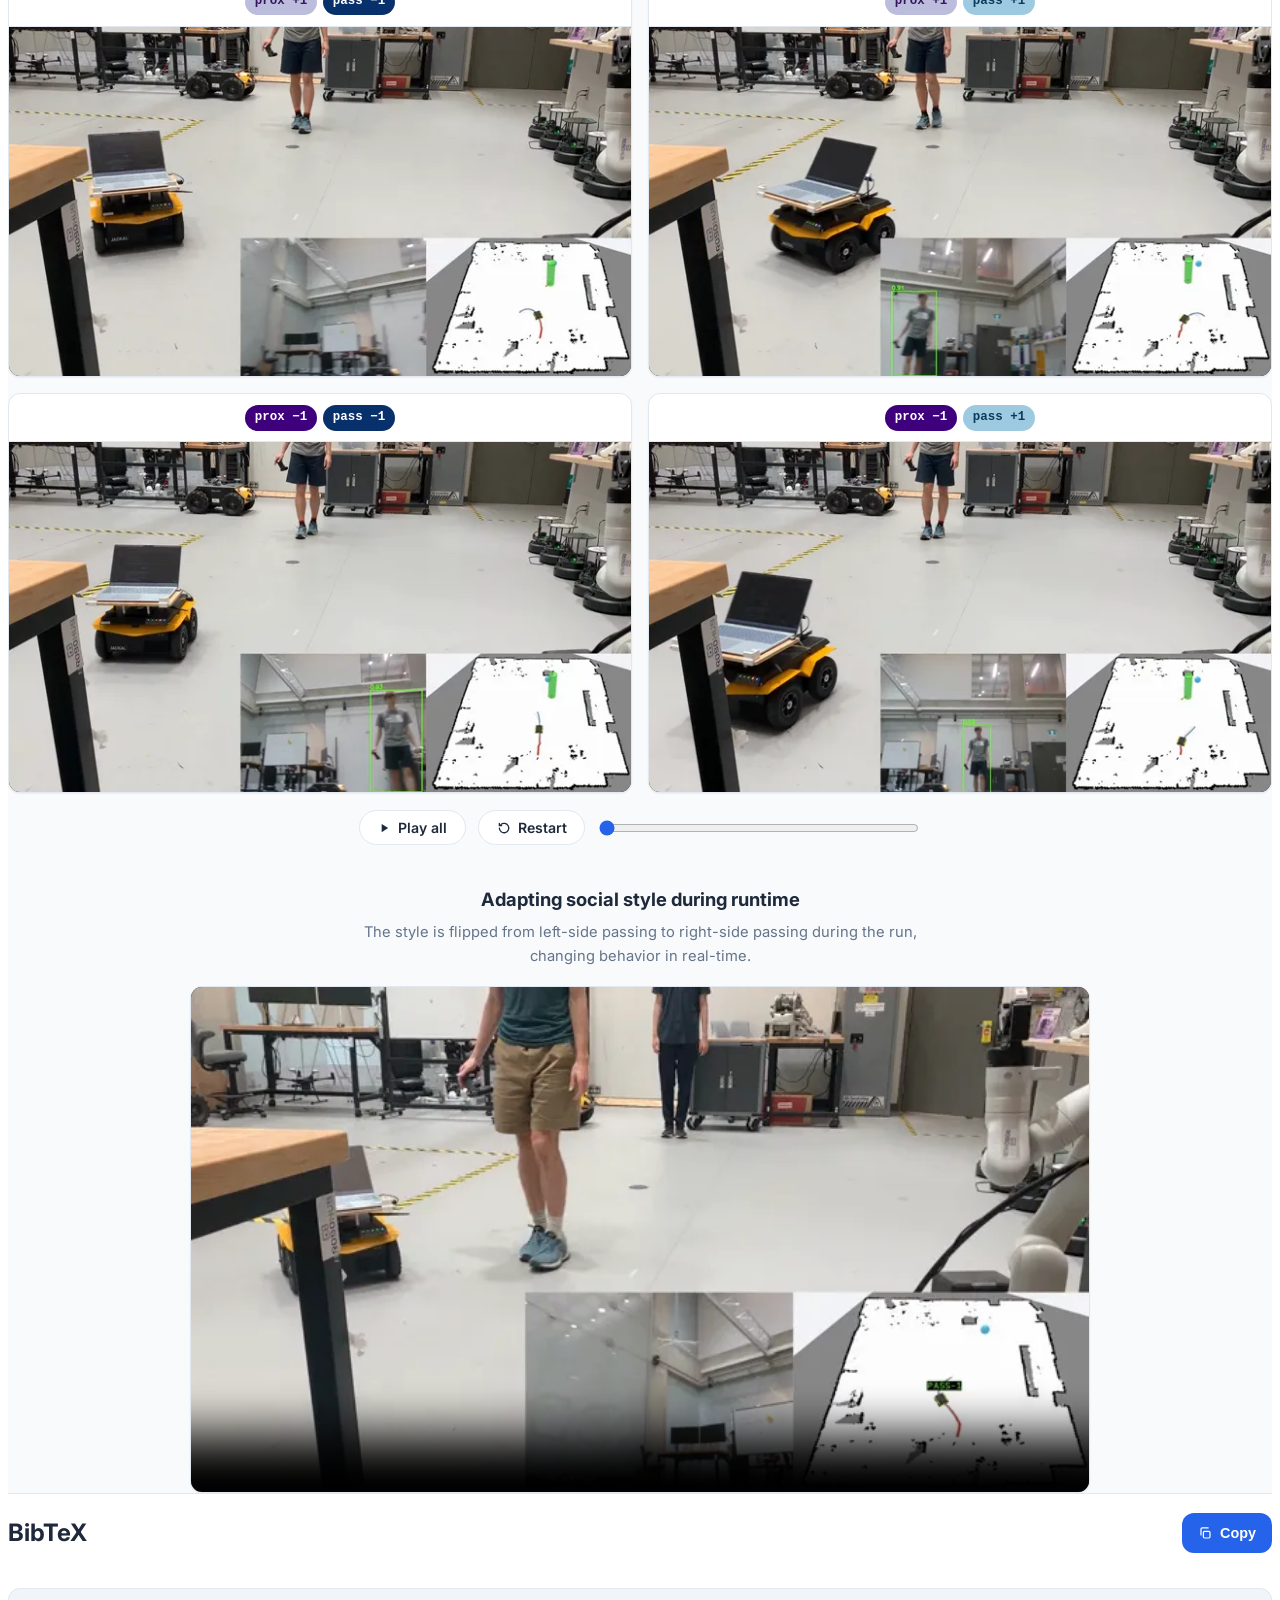
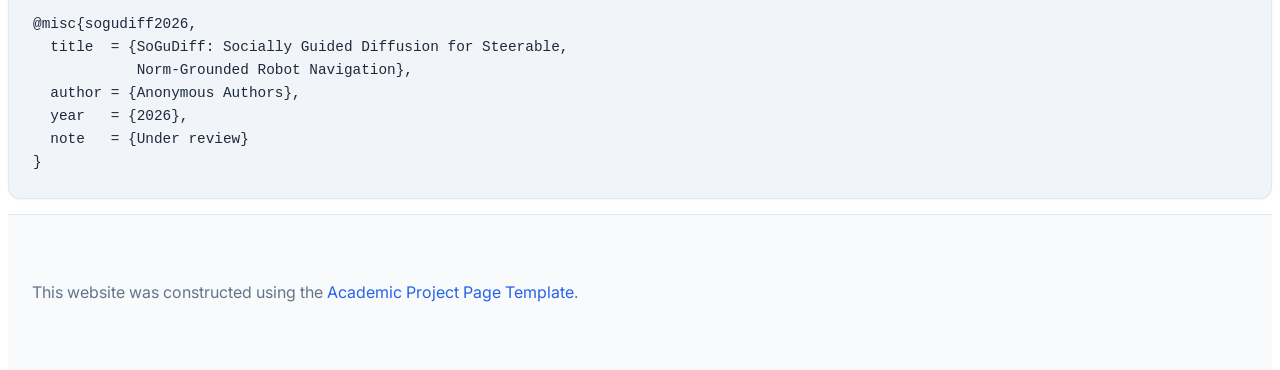
==== commit ebf96051: "Widen two RELEASE markers to cover the venue badge and the link note Both sit next to something a ma" ====
--- a/index.html
+++ b/index.html
@@ -159,7 +159,8 @@
             </h1>
 
             <!-- RELEASE: replace the anonymous block with author names,
-                 affiliations, and personal links. -->
+                 affiliations, and personal links; replace "Paper under review"
+                 and the venue badge below it with the real venue and year. -->
             <div class="is-size-5 publication-authors">
               <span class="author-block">Anonymous Authors</span>
             </div>
@@ -218,6 +219,8 @@
 
               </div>
 
+              <!-- RELEASE: delete this line once the four buttons above point
+                   somewhere real. -->
               <p class="link-note">
                 Links become active on publication.
               </p>
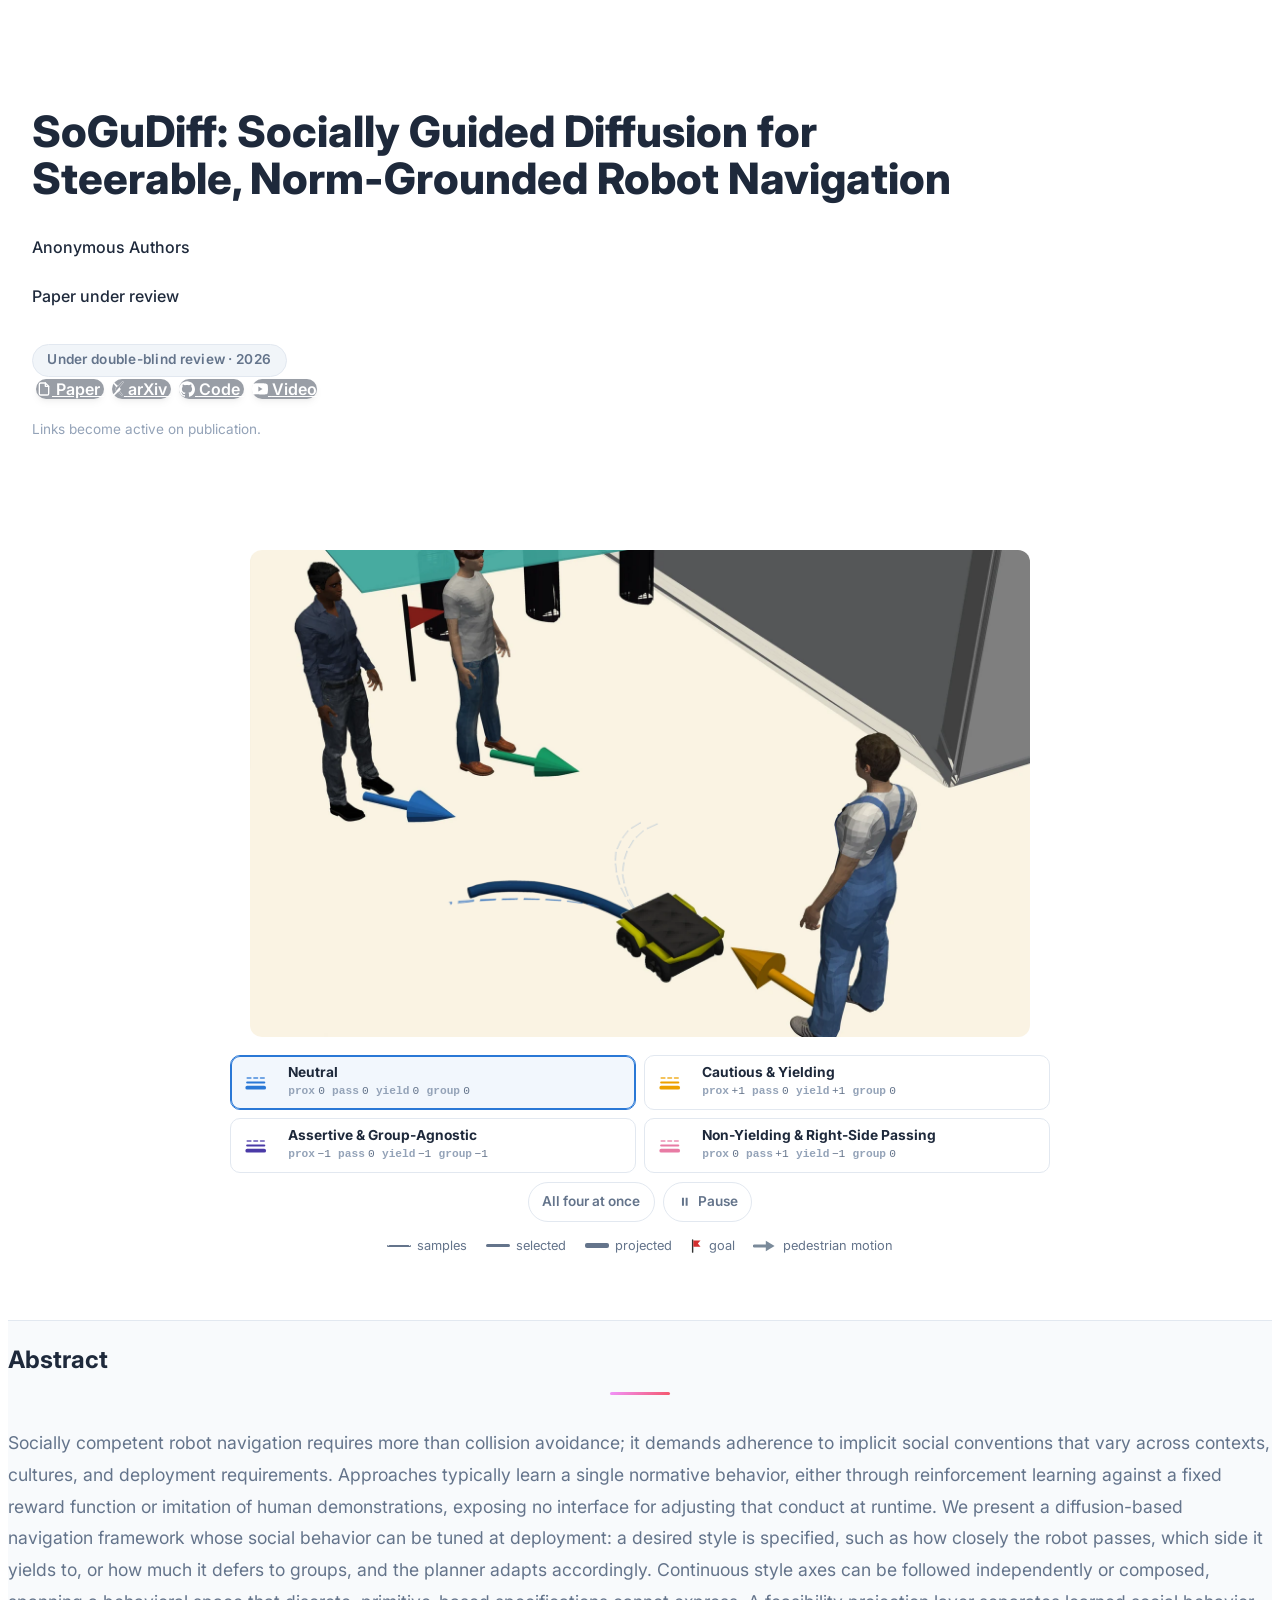
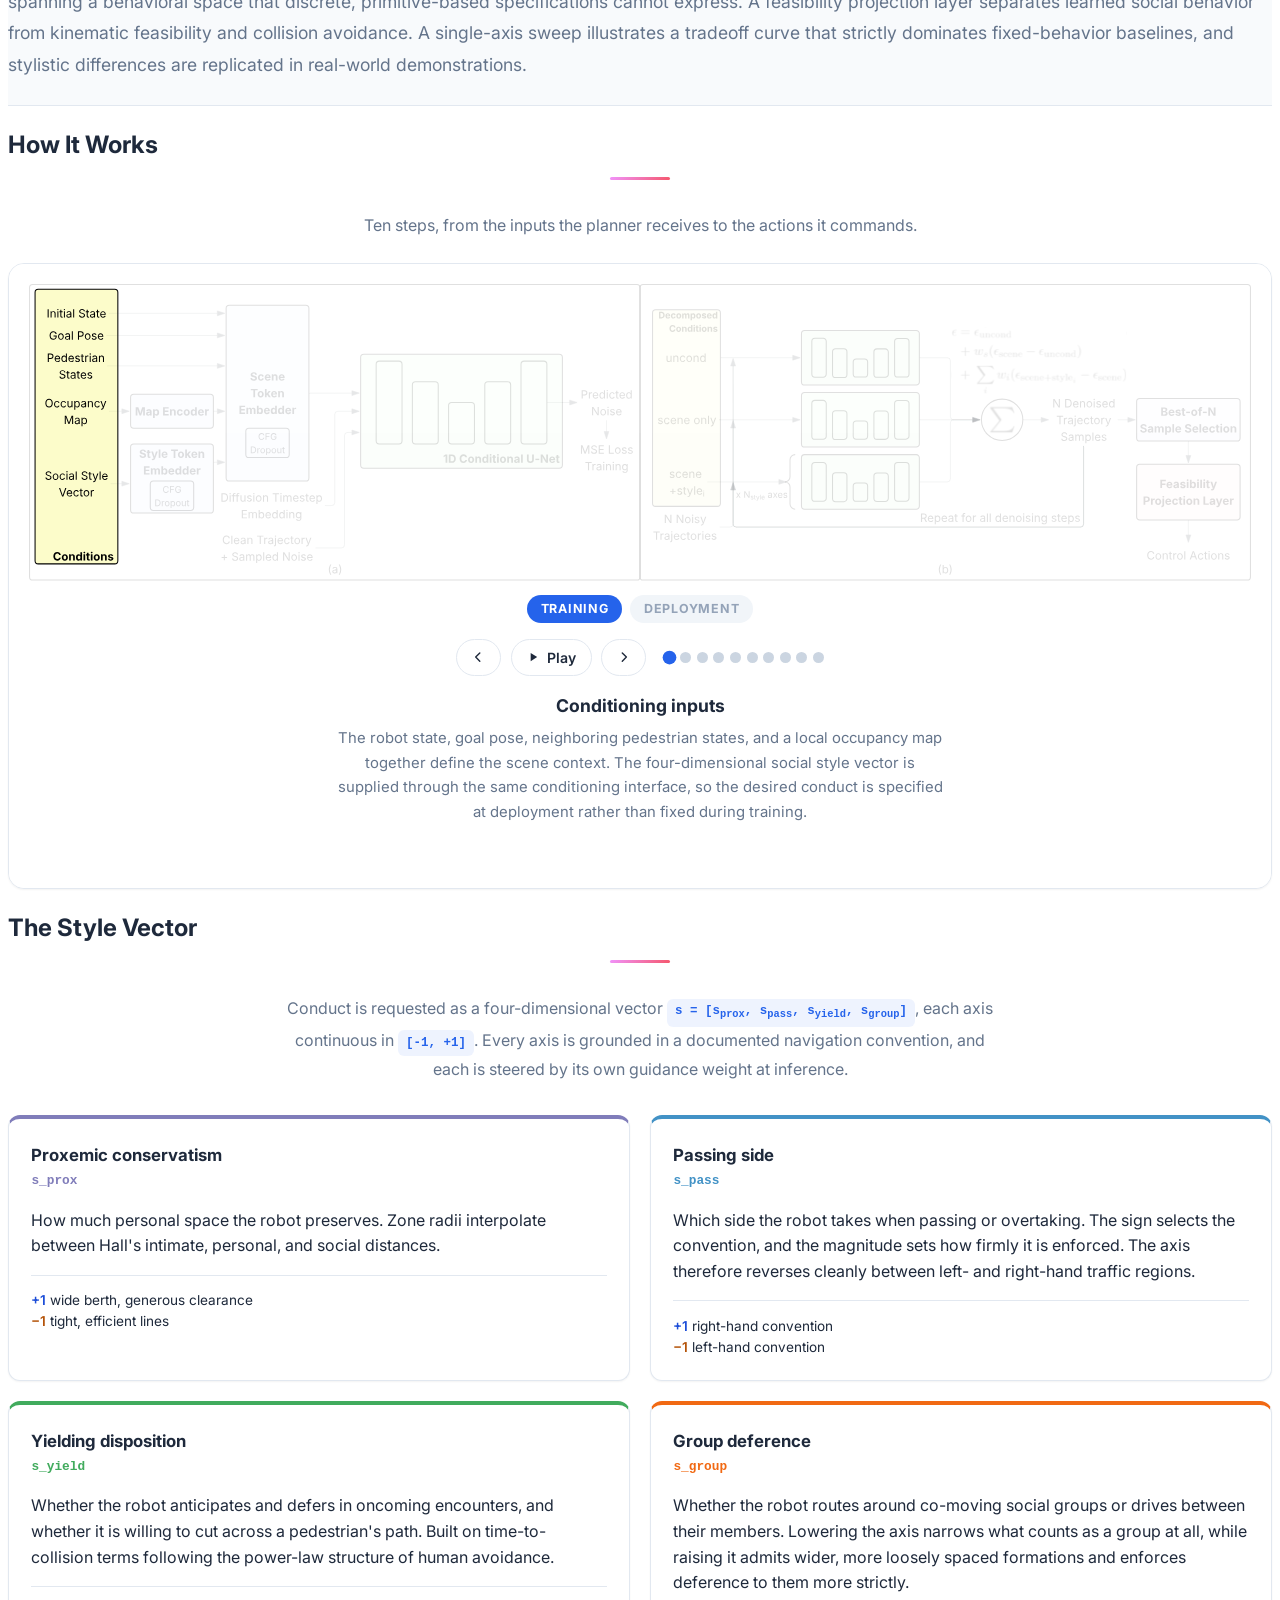
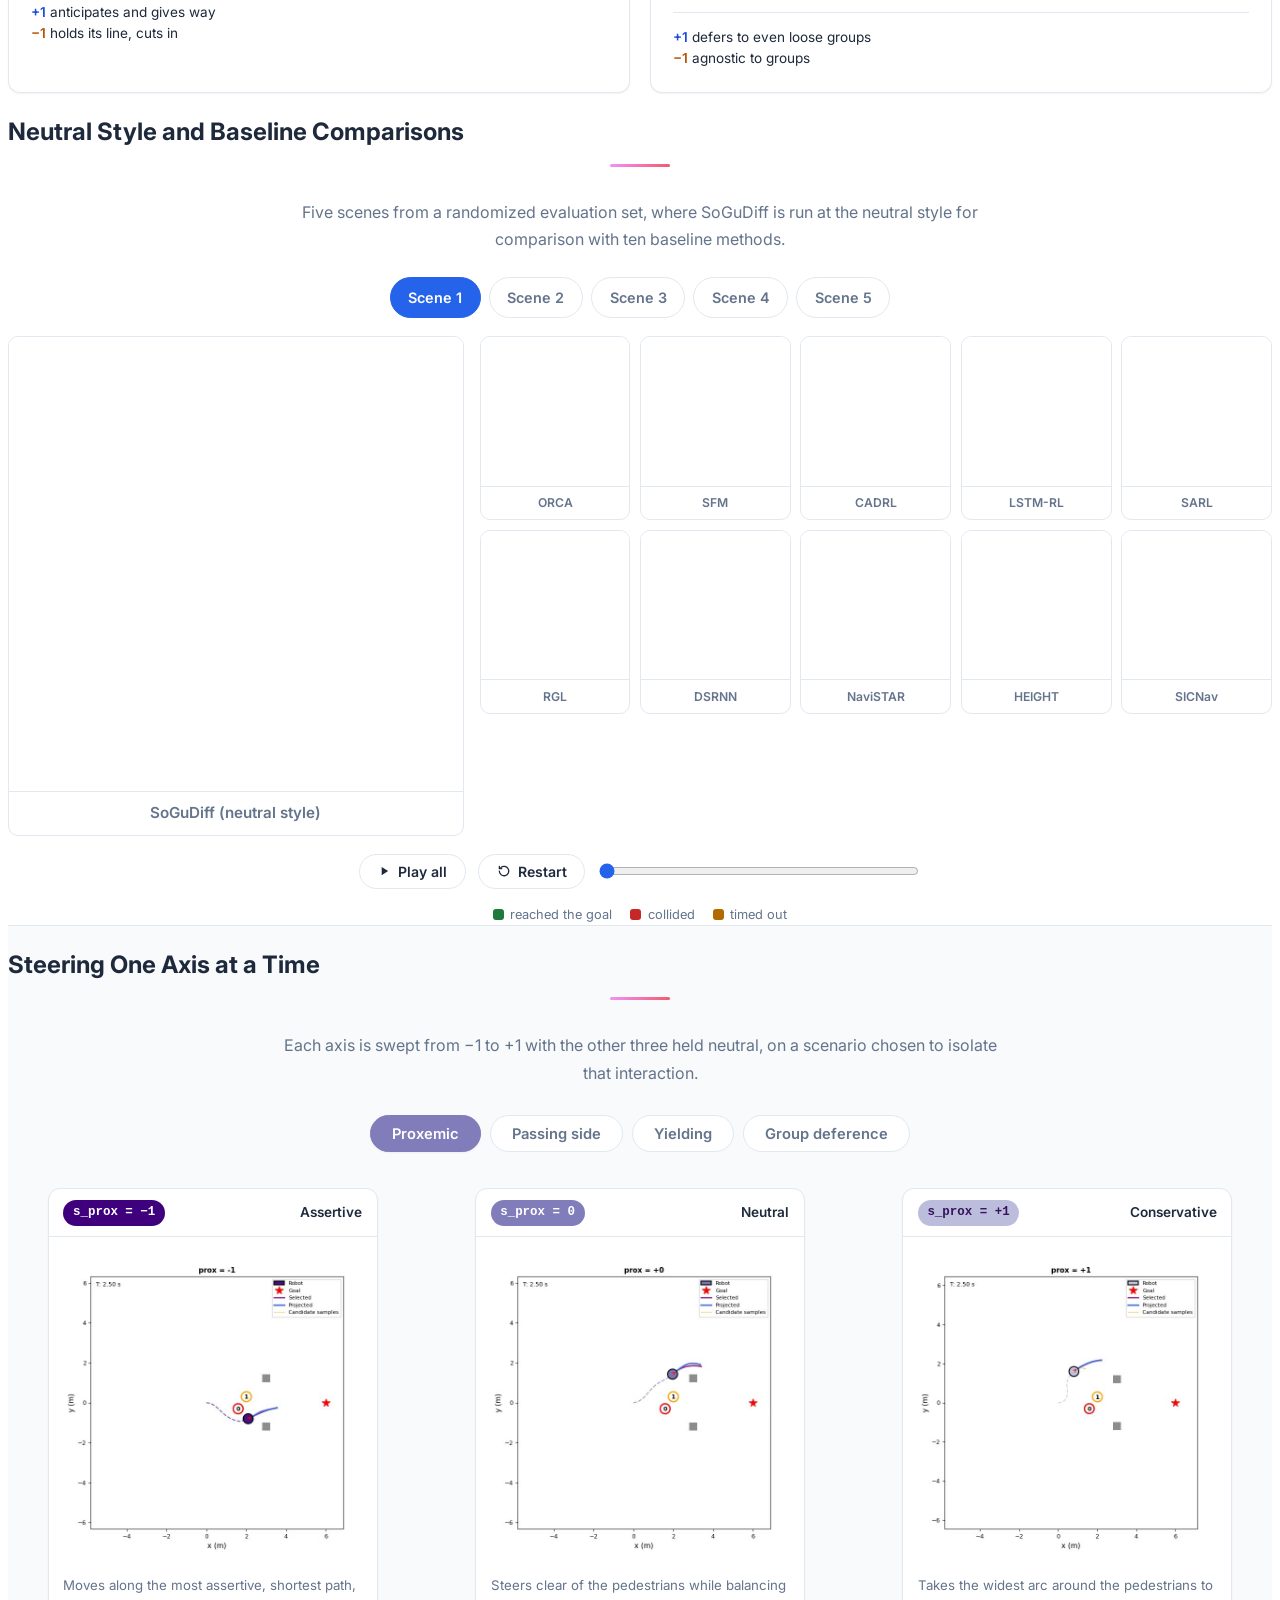
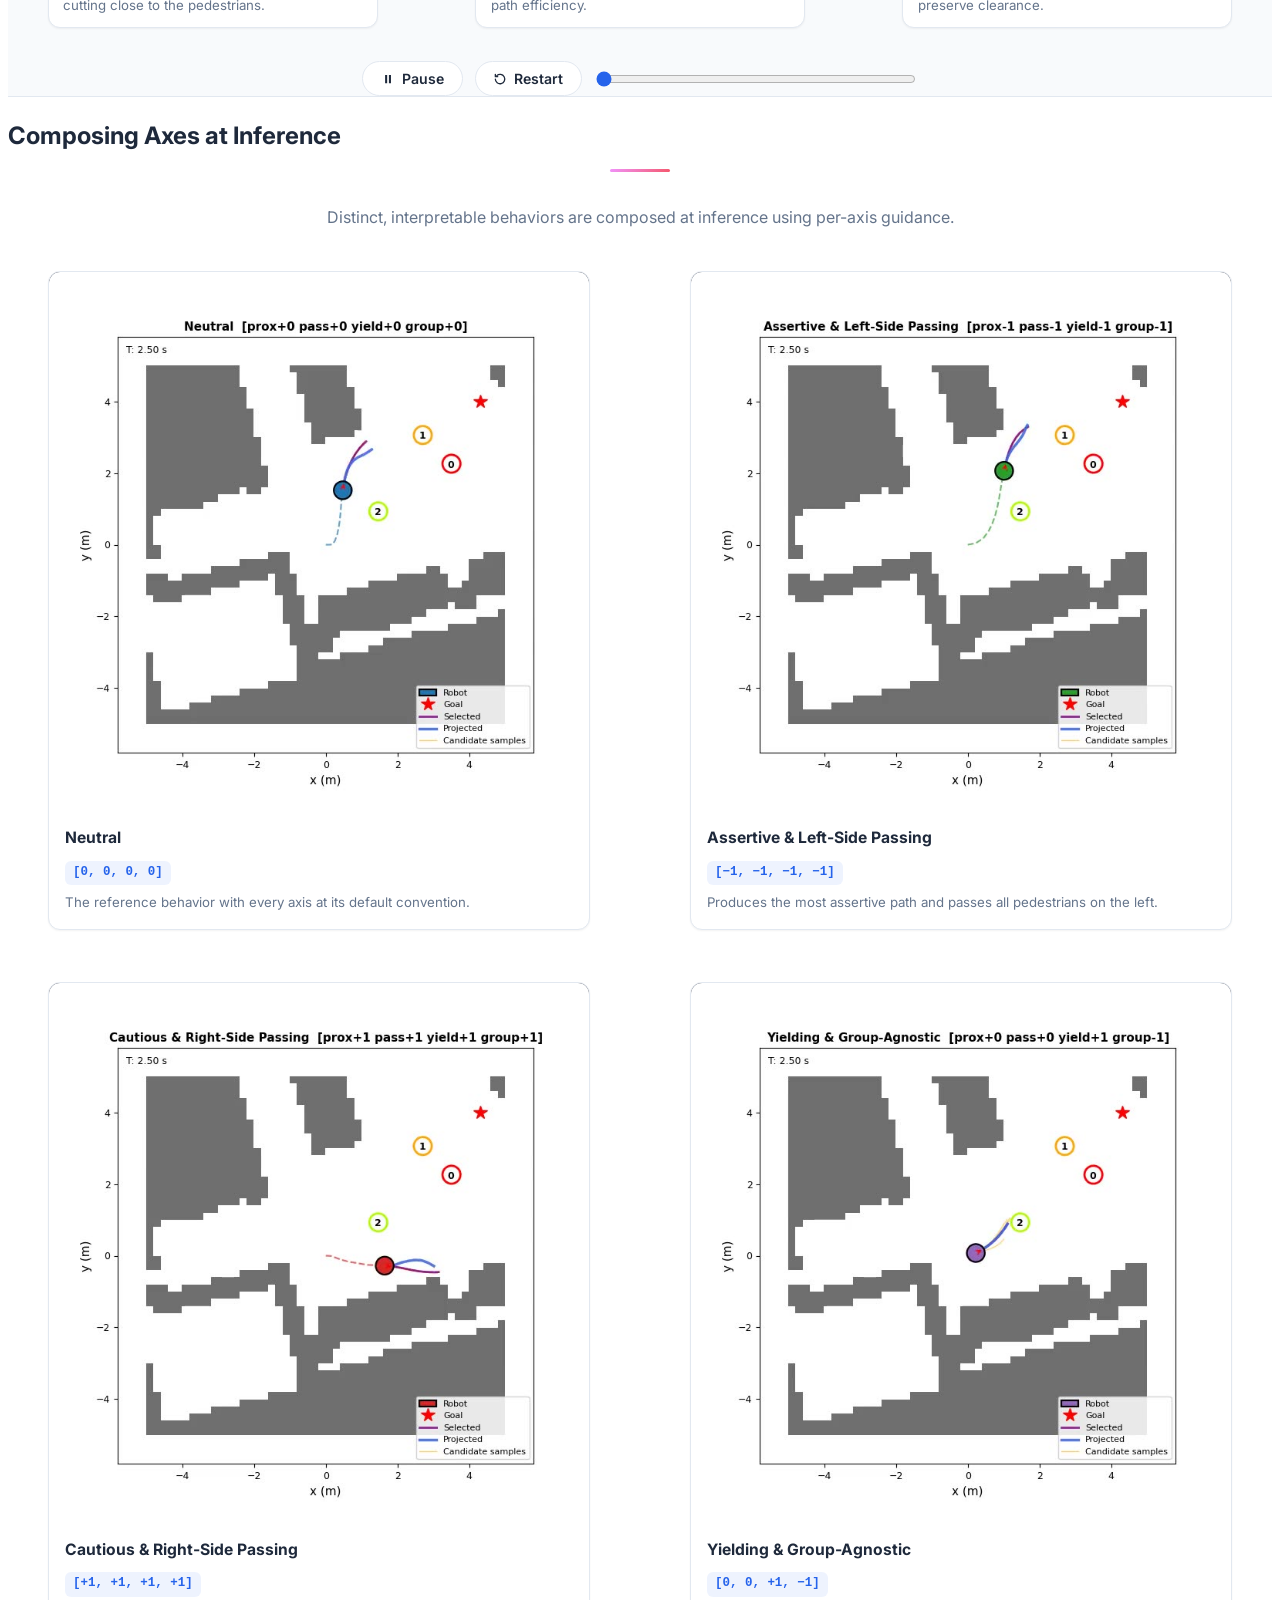
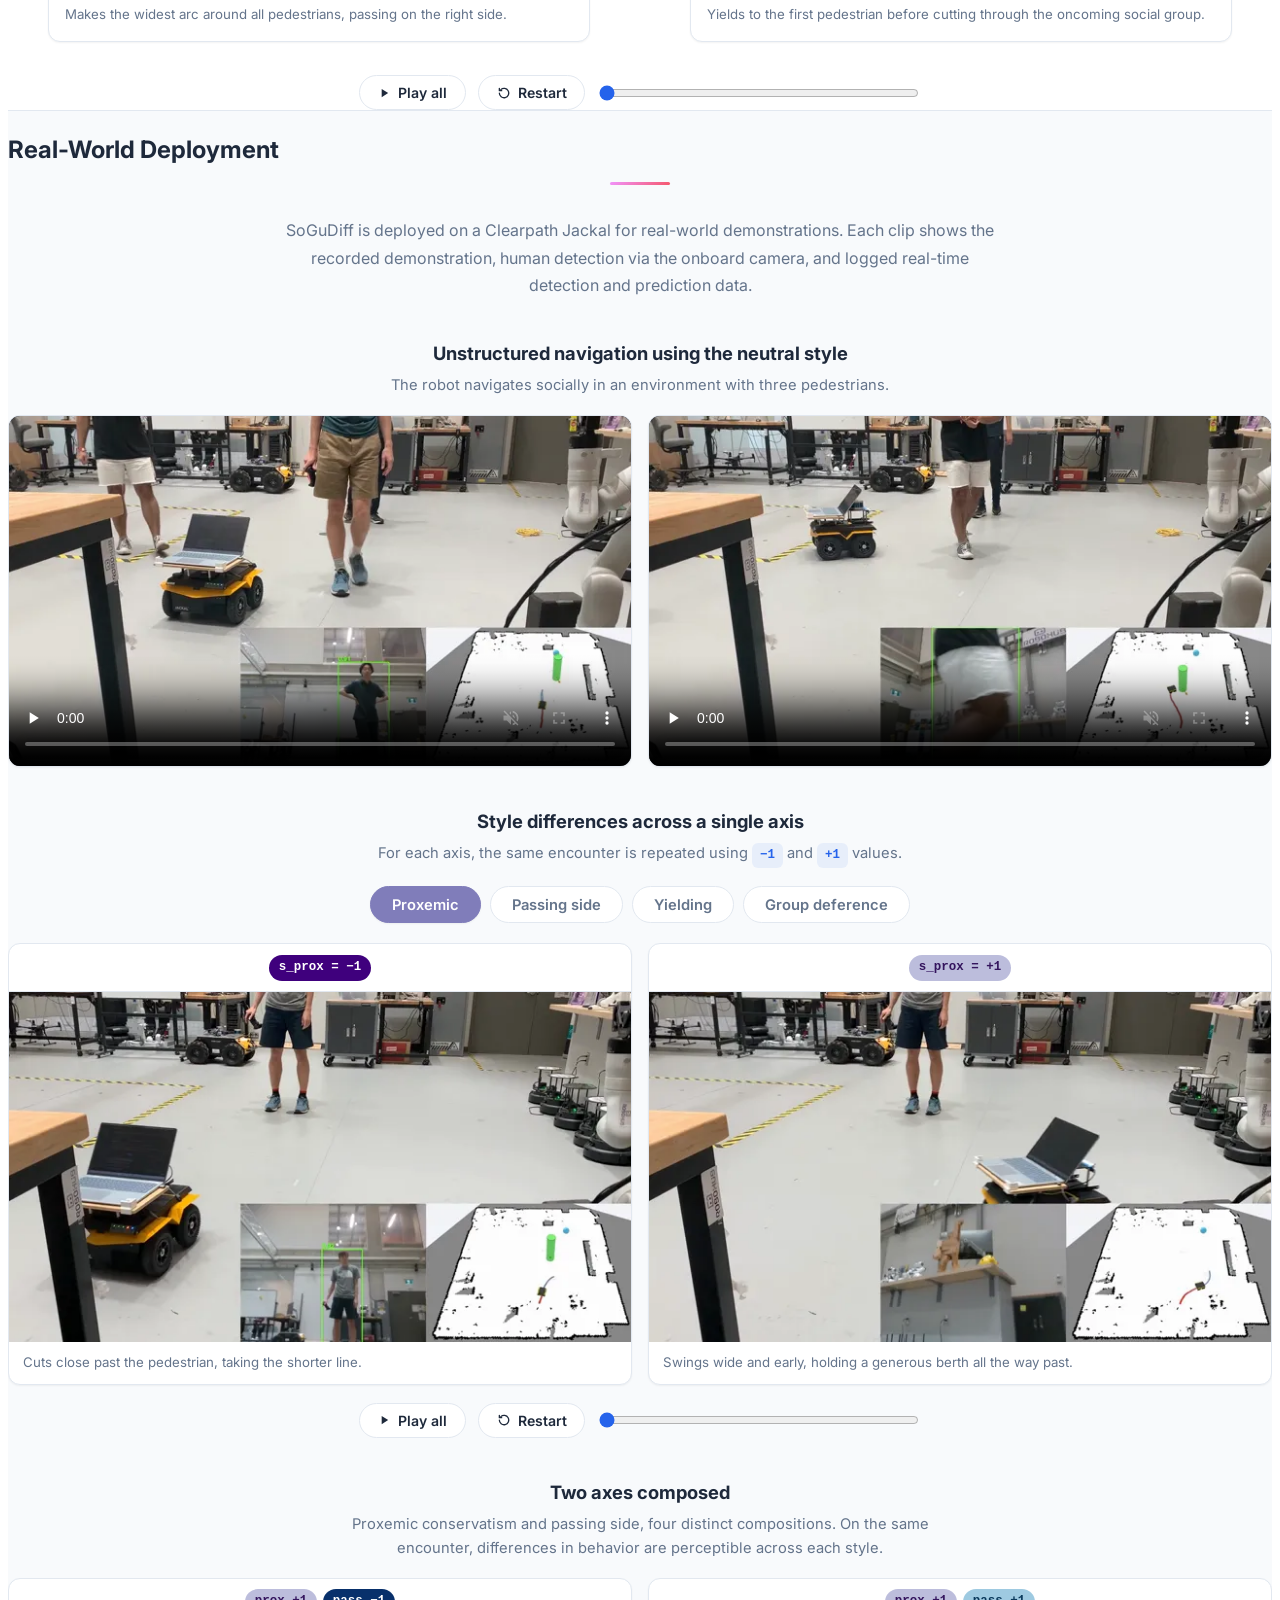
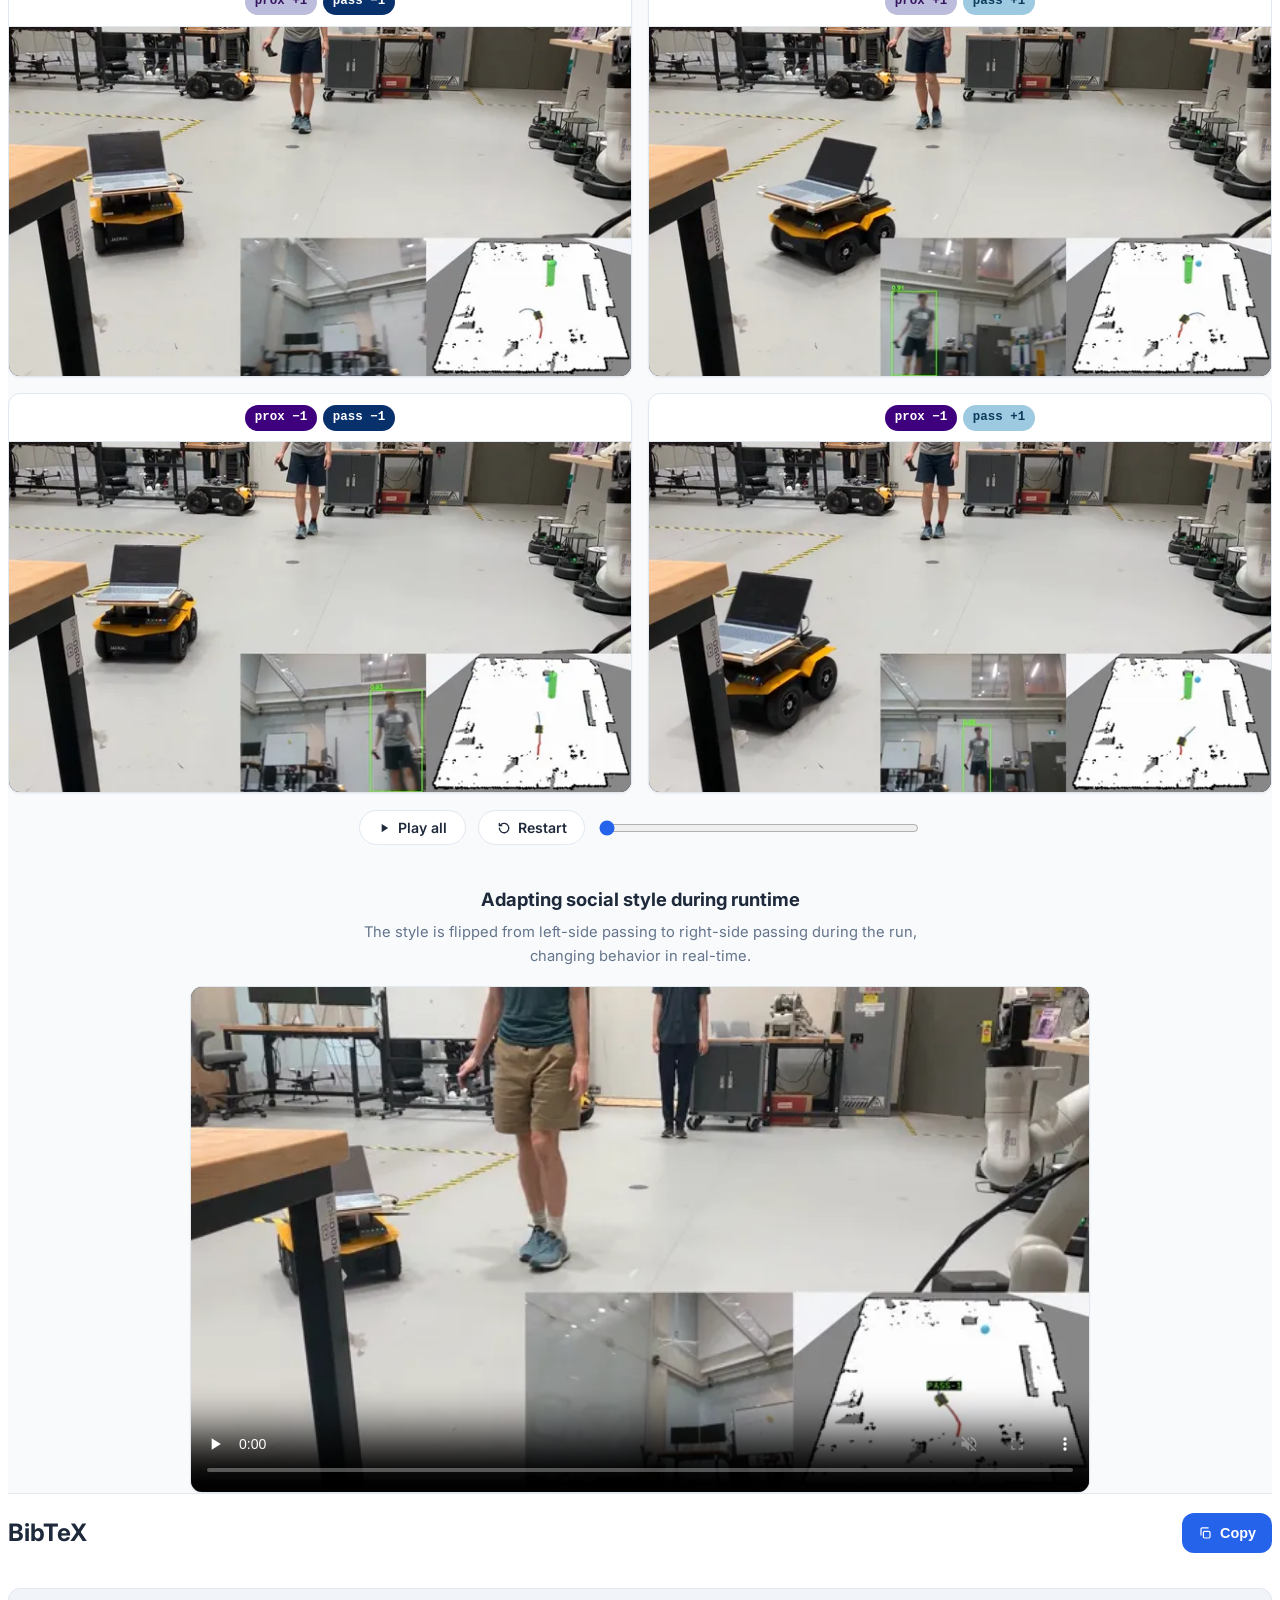
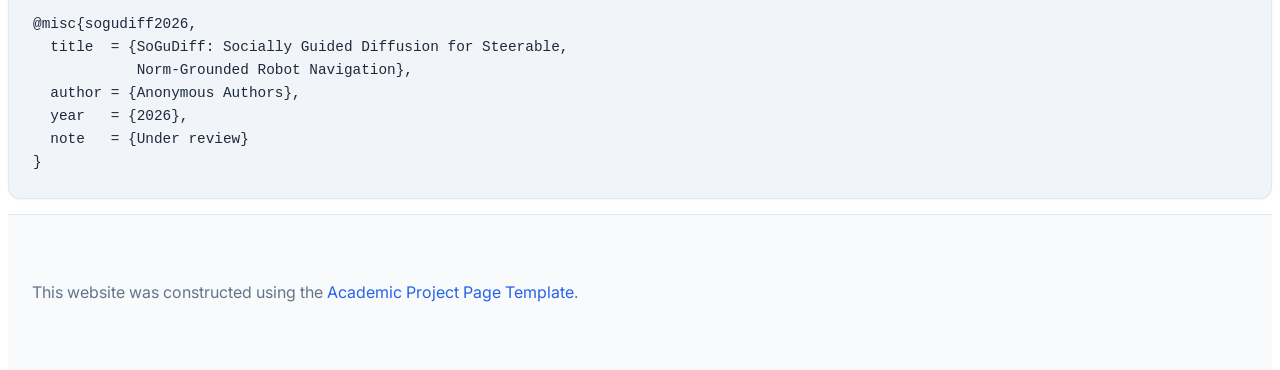
==== commit a3b0f266: "Set the live URL, and add robots.txt and sitemap.xml The site is a GitHub Pages project page at http" ====
--- a/index.html
+++ b/index.html
@@ -11,8 +11,8 @@
          * no lab "More Works" list (it would deanonymize instantly)
          * robots = noindex, nofollow  (search engines told to stay away)
        BEFORE PUBLIC RELEASE, search this file for "RELEASE:" and act on each
-       one, then for REPLACE_WITH_PROJECT_URL and substitute the live URL.
-       Appending ?draft to the URL renders the same list on the page itself.
+       one. Appending ?draft to the URL renders the same list on the page itself.
+       The live URL is already set throughout: https://schaiblc.github.io/sogudiff/
        ====================================================================== -->
 
   <!-- RELEASE: change to "index, follow" once the paper is public. Until then
@@ -33,9 +33,8 @@
   <meta property="og:site_name" content="SoGuDiff">
   <meta property="og:title" content="SoGuDiff: Socially Guided Diffusion for Steerable, Norm-Grounded Robot Navigation">
   <meta property="og:description" content="A diffusion navigation planner whose social behavior is set at deployment along four continuous style axes, composed at inference without retraining.">
-  <!-- RELEASE: set to the live URL, e.g. https://sogudiff.github.io/ -->
-  <meta property="og:url" content="https://REPLACE_WITH_PROJECT_URL/">
-  <meta property="og:image" content="https://REPLACE_WITH_PROJECT_URL/static/images/social_preview.png">
+  <meta property="og:url" content="https://schaiblc.github.io/sogudiff/">
+  <meta property="og:image" content="https://schaiblc.github.io/sogudiff/static/images/social_preview.png">
   <meta property="og:image:width" content="1200">
   <meta property="og:image:height" content="630">
   <meta property="og:image:alt" content="SoGuDiff - four social style axes steering a diffusion navigation planner">
@@ -48,7 +47,7 @@
   <!-- RELEASE: add lab / author handles, or delete these two lines. -->
   <meta name="twitter:title" content="SoGuDiff: Socially Guided Diffusion for Steerable, Norm-Grounded Robot Navigation">
   <meta name="twitter:description" content="A diffusion navigation planner whose social behavior is set at deployment along four continuous style axes, composed at inference without retraining.">
-  <meta name="twitter:image" content="https://REPLACE_WITH_PROJECT_URL/static/images/social_preview.png">
+  <meta name="twitter:image" content="https://schaiblc.github.io/sogudiff/static/images/social_preview.png">
   <meta name="twitter:image:alt" content="SoGuDiff - four social style axes steering a diffusion navigation planner">
 
   <!-- Google Scholar indexing.
@@ -61,7 +60,7 @@
   <meta name="citation_author" content="LAST, FIRST">
   <meta name="citation_publication_date" content="2026">
   <meta name="citation_conference_title" content="CONFERENCE_NAME">
-  <meta name="citation_pdf_url" content="https://REPLACE_WITH_PROJECT_URL/static/pdfs/sogudiff.pdf">
+  <meta name="citation_pdf_url" content="https://schaiblc.github.io/sogudiff/static/pdfs/sogudiff.pdf">
   -->
 
   <meta name="theme-color" content="#1b2a4a">
@@ -70,8 +69,7 @@
   <meta name="apple-mobile-web-app-capable" content="yes">
   <meta name="apple-mobile-web-app-status-bar-style" content="default">
 
-  <!-- RELEASE: set to the live URL, same value as og:url. -->
-  <link rel="canonical" href="https://REPLACE_WITH_PROJECT_URL/">
+  <link rel="canonical" href="https://schaiblc.github.io/sogudiff/">
 
   <link rel="preconnect" href="https://fonts.googleapis.com">
   <link rel="preconnect" href="https://fonts.gstatic.com" crossorigin>
@@ -113,7 +111,7 @@
     "@type": "ScholarlyArticle",
     "headline": "SoGuDiff: Socially Guided Diffusion for Steerable, Norm-Grounded Robot Navigation",
     "description": "A diffusion navigation planner whose social behavior is set at deployment along four continuous style axes - proxemic conservatism, passing side, yielding disposition, and group deference - steered independently and composed at inference through per-axis classifier-free guidance.",
-    "image": "https://REPLACE_WITH_PROJECT_URL/static/images/social_preview.png",
+    "image": "https://schaiblc.github.io/sogudiff/static/images/social_preview.png",
     "keywords": [
       "social robot navigation",
       "diffusion planning",
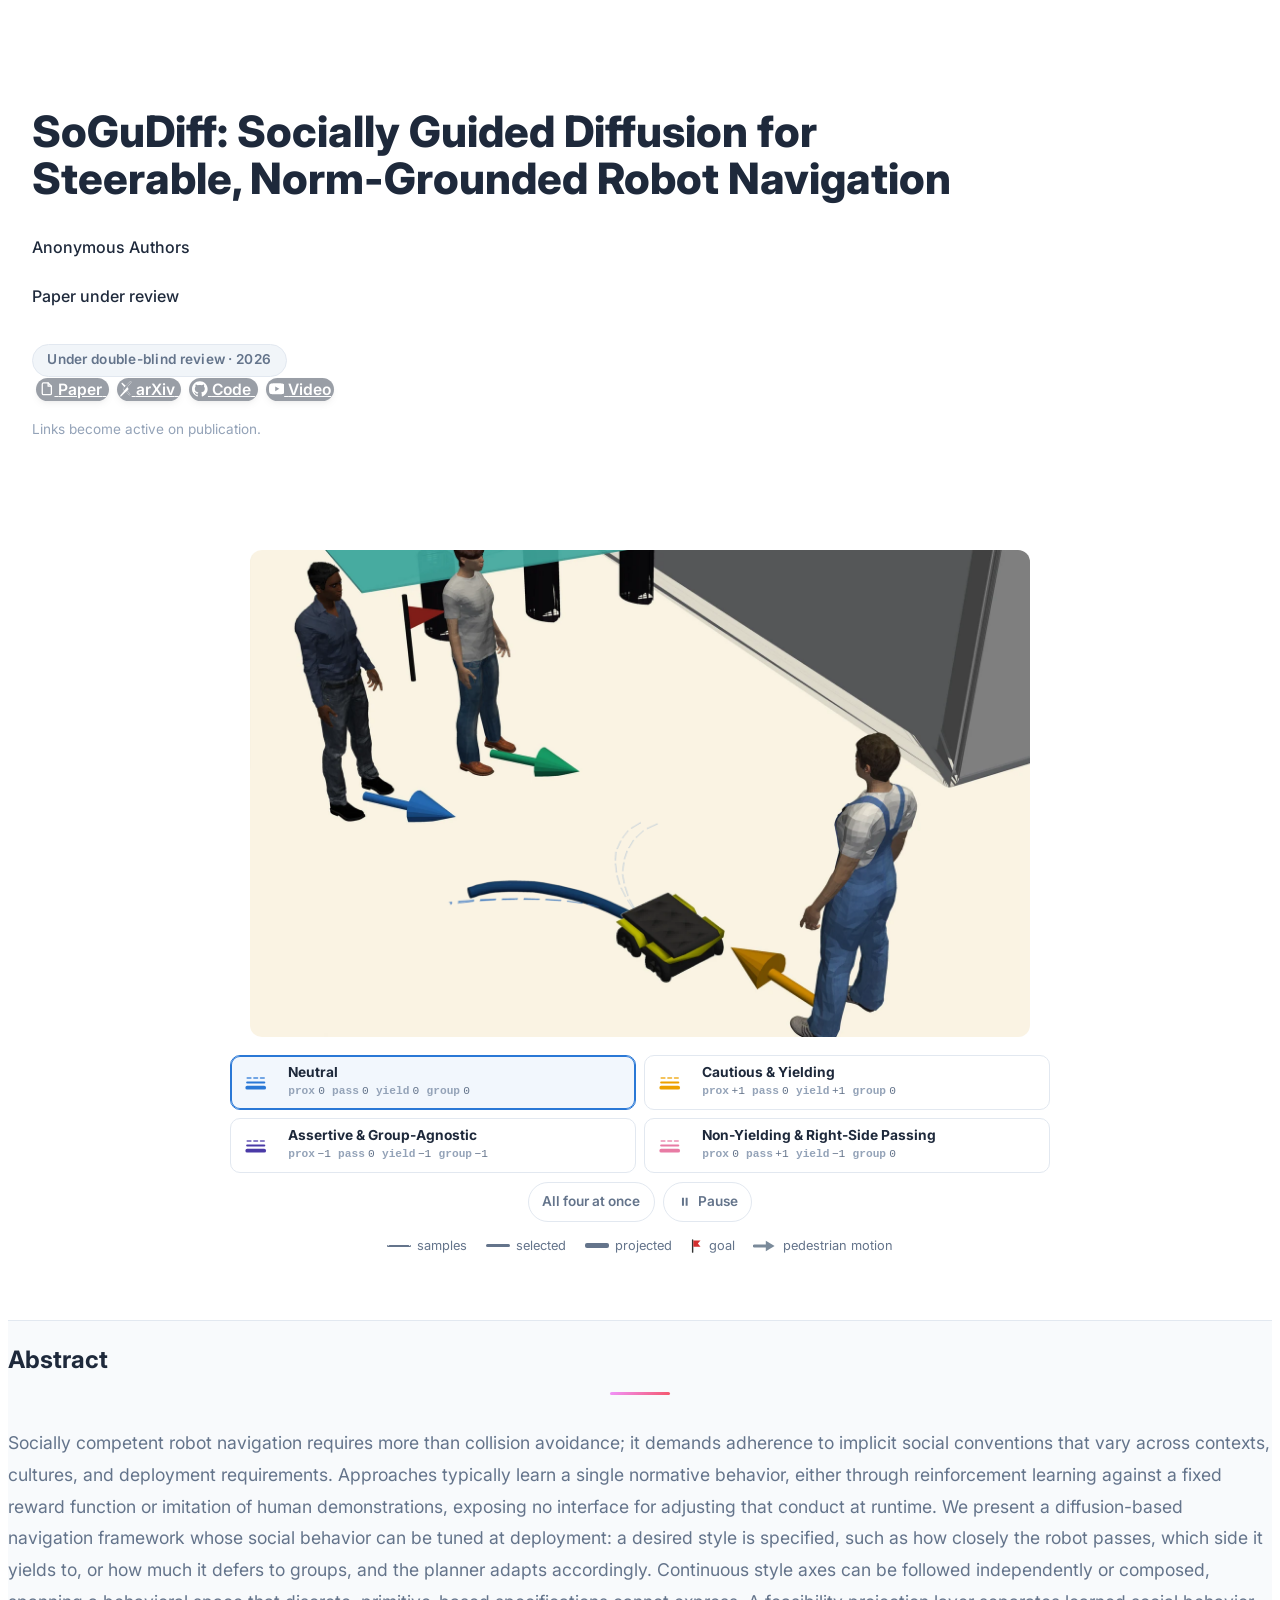
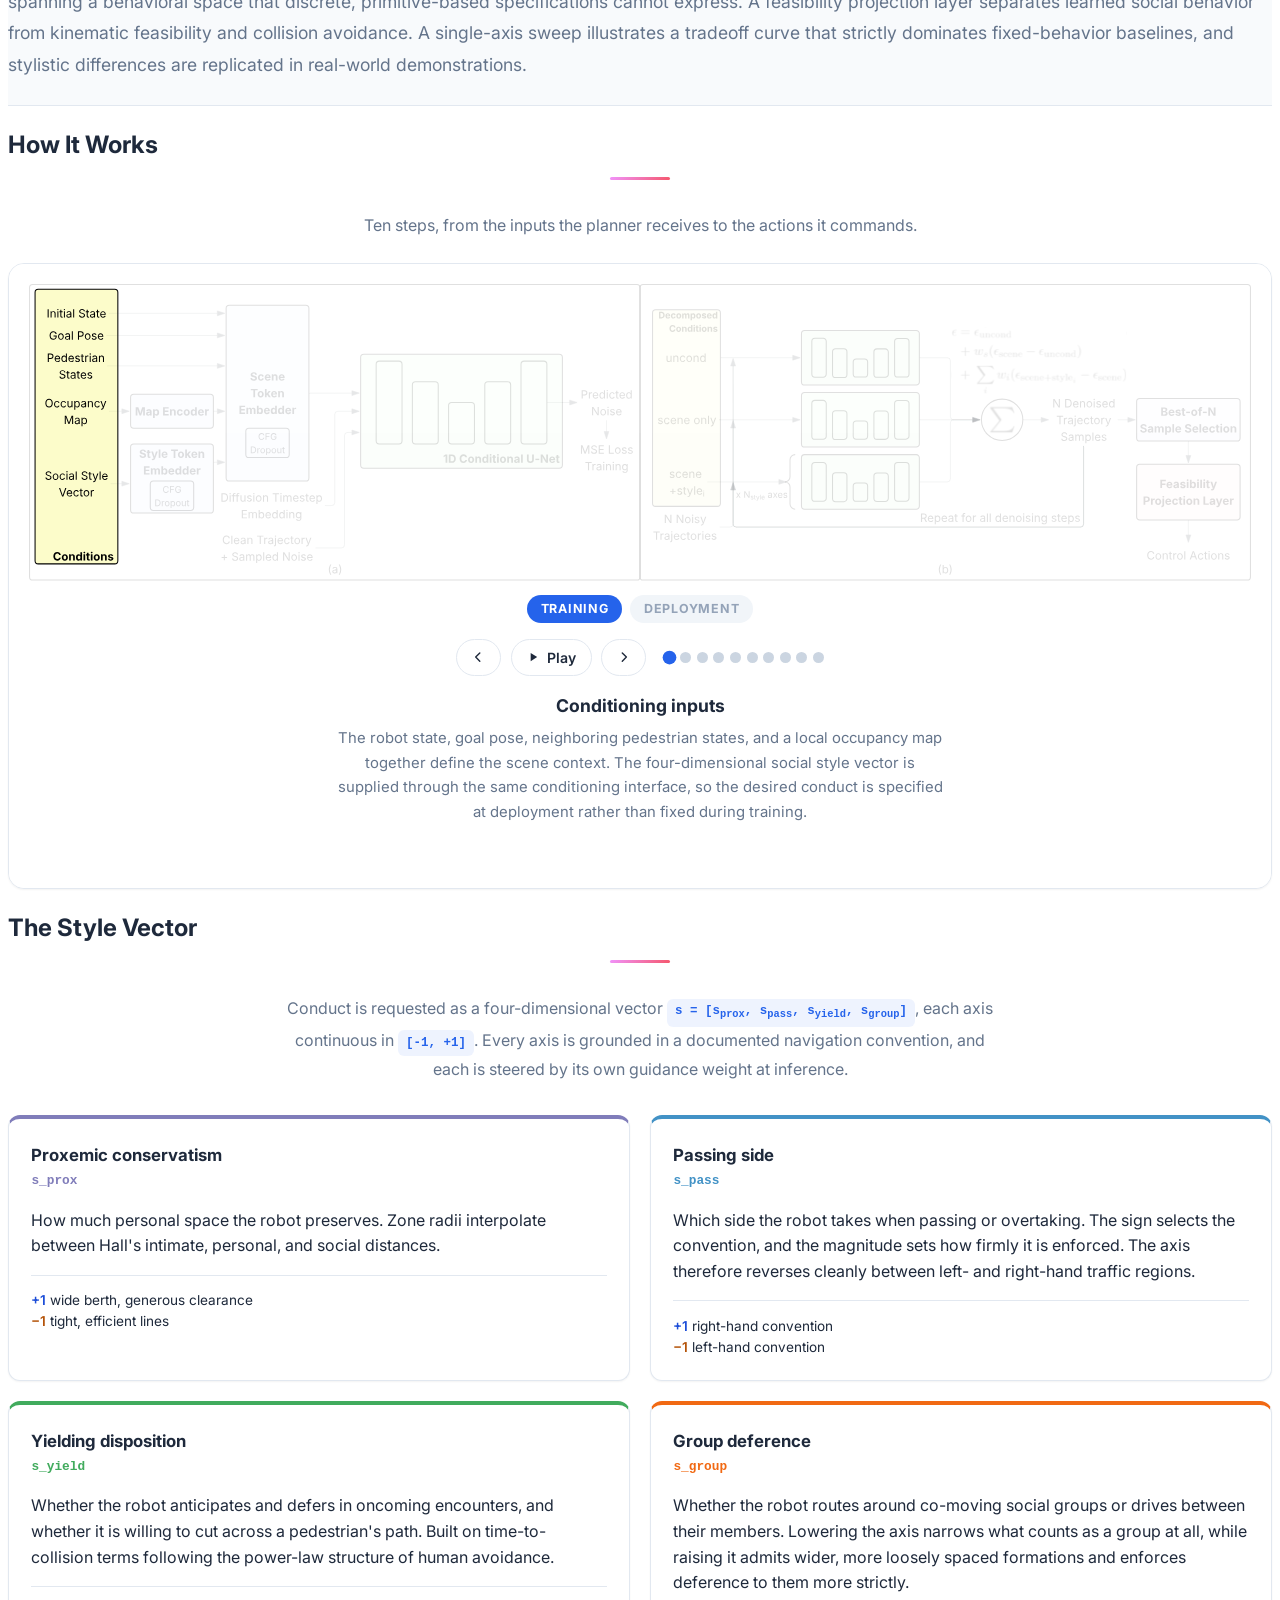
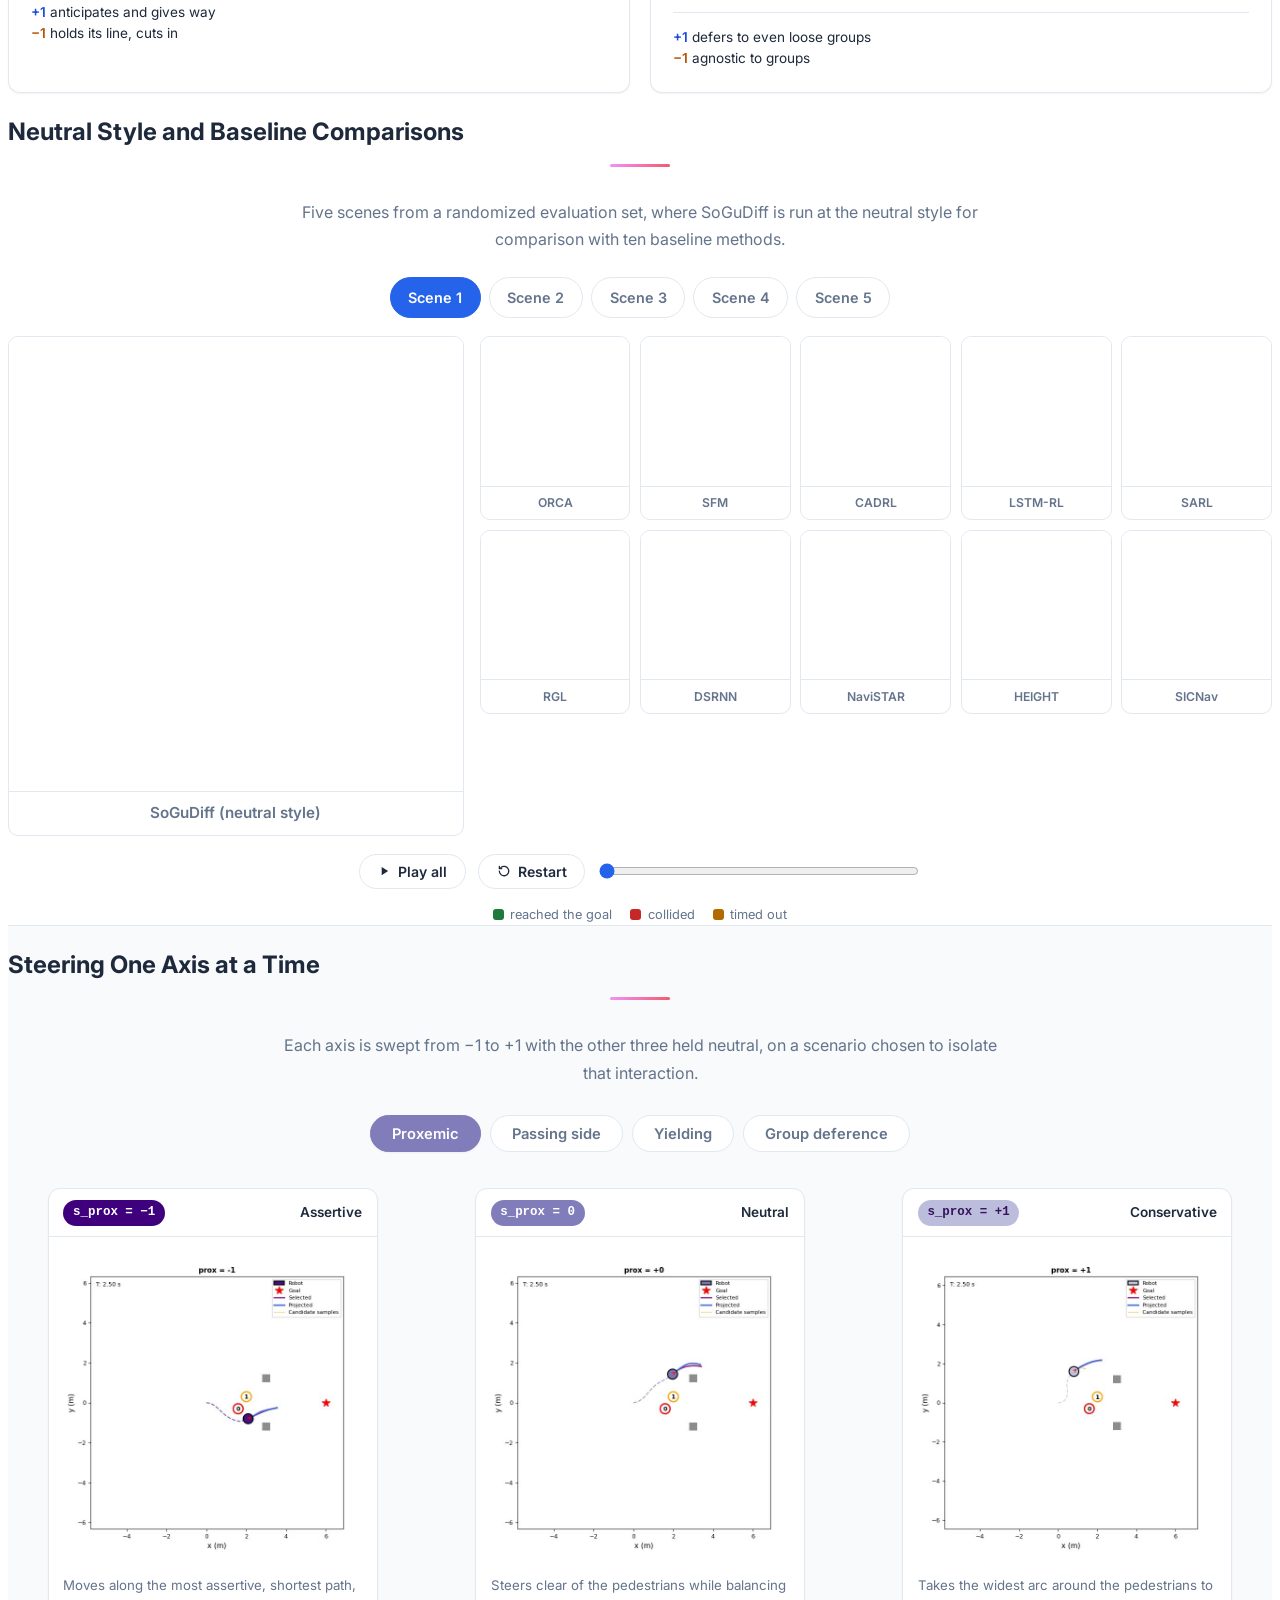
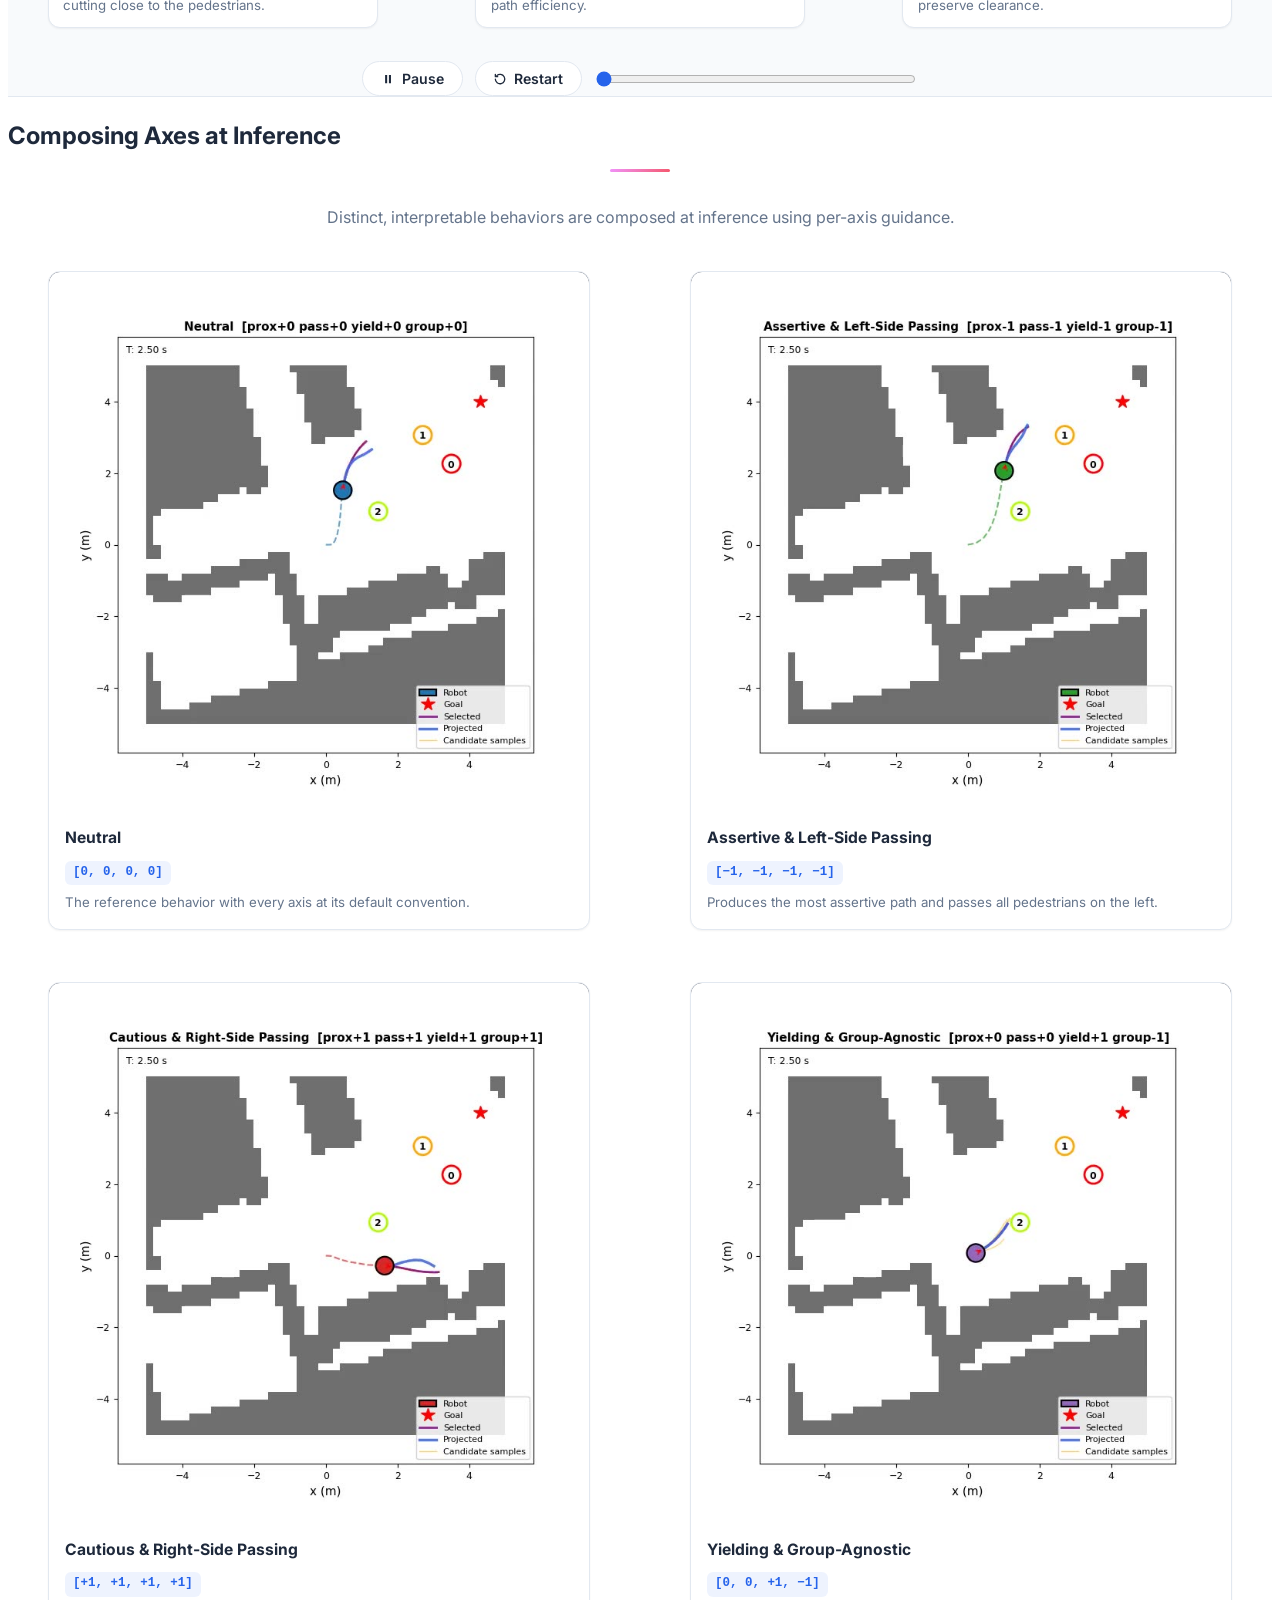
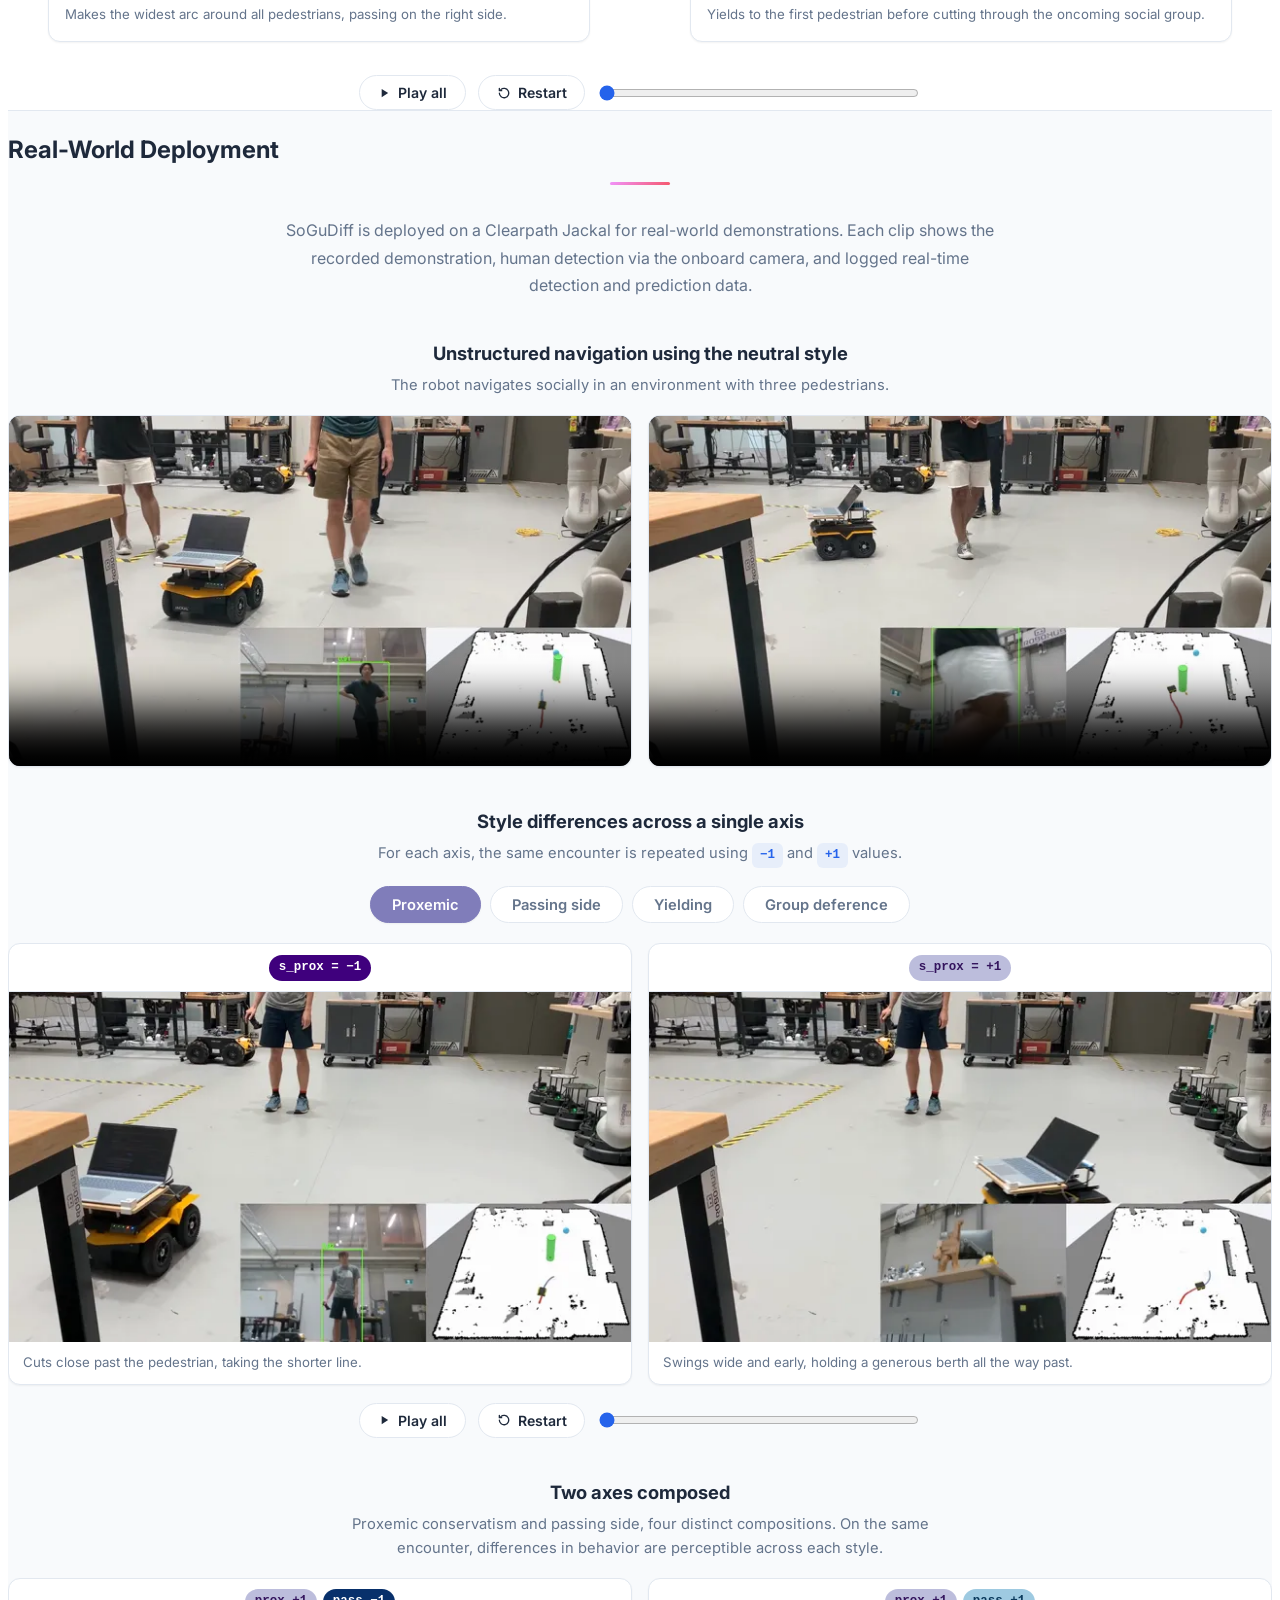
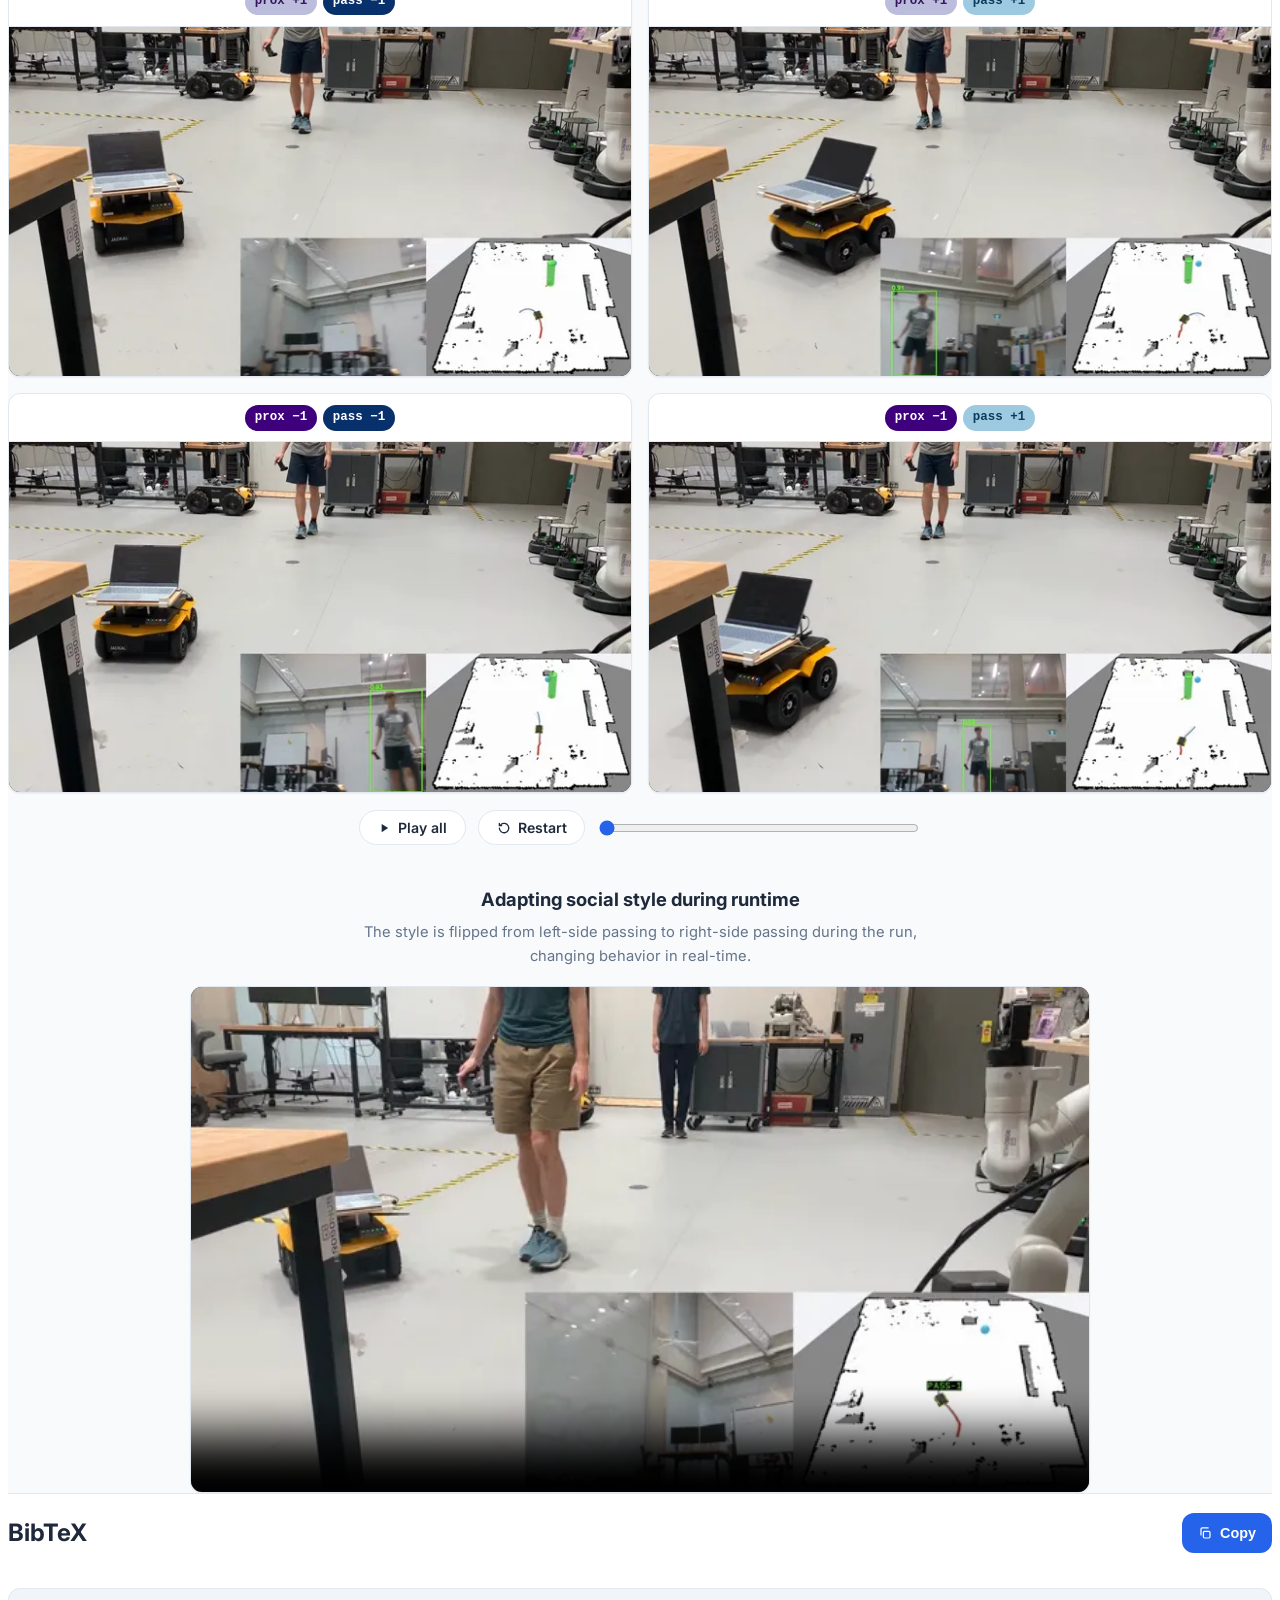
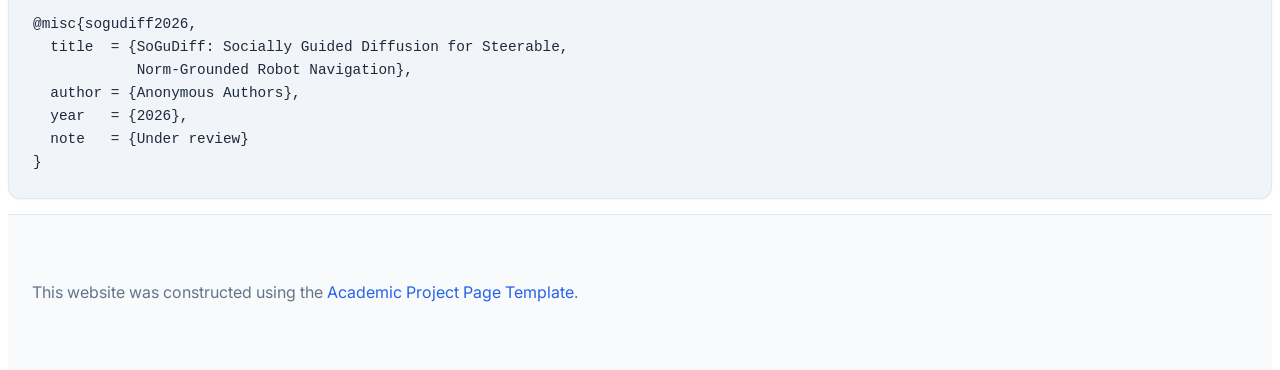
==== commit 8f4bb7aa: "Move the site to sogudiff.github.io schaiblc/SoGuDiff is the code repo, so the site cannot share tha" ====
--- a/index.html
+++ b/index.html
@@ -12,7 +12,7 @@
          * robots = noindex, nofollow  (search engines told to stay away)
        BEFORE PUBLIC RELEASE, search this file for "RELEASE:" and act on each
        one. Appending ?draft to the URL renders the same list on the page itself.
-       The live URL is already set throughout: https://schaiblc.github.io/sogudiff/
+       The live URL is already set throughout: https://sogudiff.github.io/
        ====================================================================== -->
 
   <!-- RELEASE: change to "index, follow" once the paper is public. Until then
@@ -33,8 +33,8 @@
   <meta property="og:site_name" content="SoGuDiff">
   <meta property="og:title" content="SoGuDiff: Socially Guided Diffusion for Steerable, Norm-Grounded Robot Navigation">
   <meta property="og:description" content="A diffusion navigation planner whose social behavior is set at deployment along four continuous style axes, composed at inference without retraining.">
-  <meta property="og:url" content="https://schaiblc.github.io/sogudiff/">
-  <meta property="og:image" content="https://schaiblc.github.io/sogudiff/static/images/social_preview.png">
+  <meta property="og:url" content="https://sogudiff.github.io/">
+  <meta property="og:image" content="https://sogudiff.github.io/static/images/social_preview.png">
   <meta property="og:image:width" content="1200">
   <meta property="og:image:height" content="630">
   <meta property="og:image:alt" content="SoGuDiff - four social style axes steering a diffusion navigation planner">
@@ -47,7 +47,7 @@
   <!-- RELEASE: add lab / author handles, or delete these two lines. -->
   <meta name="twitter:title" content="SoGuDiff: Socially Guided Diffusion for Steerable, Norm-Grounded Robot Navigation">
   <meta name="twitter:description" content="A diffusion navigation planner whose social behavior is set at deployment along four continuous style axes, composed at inference without retraining.">
-  <meta name="twitter:image" content="https://schaiblc.github.io/sogudiff/static/images/social_preview.png">
+  <meta name="twitter:image" content="https://sogudiff.github.io/static/images/social_preview.png">
   <meta name="twitter:image:alt" content="SoGuDiff - four social style axes steering a diffusion navigation planner">
 
   <!-- Google Scholar indexing.
@@ -60,7 +60,7 @@
   <meta name="citation_author" content="LAST, FIRST">
   <meta name="citation_publication_date" content="2026">
   <meta name="citation_conference_title" content="CONFERENCE_NAME">
-  <meta name="citation_pdf_url" content="https://schaiblc.github.io/sogudiff/static/pdfs/sogudiff.pdf">
+  <meta name="citation_pdf_url" content="https://sogudiff.github.io/static/pdfs/sogudiff.pdf">
   -->
 
   <meta name="theme-color" content="#1b2a4a">
@@ -69,7 +69,7 @@
   <meta name="apple-mobile-web-app-capable" content="yes">
   <meta name="apple-mobile-web-app-status-bar-style" content="default">
 
-  <link rel="canonical" href="https://schaiblc.github.io/sogudiff/">
+  <link rel="canonical" href="https://sogudiff.github.io/">
 
   <link rel="preconnect" href="https://fonts.googleapis.com">
   <link rel="preconnect" href="https://fonts.gstatic.com" crossorigin>
@@ -111,7 +111,7 @@
     "@type": "ScholarlyArticle",
     "headline": "SoGuDiff: Socially Guided Diffusion for Steerable, Norm-Grounded Robot Navigation",
     "description": "A diffusion navigation planner whose social behavior is set at deployment along four continuous style axes - proxemic conservatism, passing side, yielding disposition, and group deference - steered independently and composed at inference through per-axis classifier-free guidance.",
-    "image": "https://schaiblc.github.io/sogudiff/static/images/social_preview.png",
+    "image": "https://sogudiff.github.io/static/images/social_preview.png",
     "keywords": [
       "social robot navigation",
       "diffusion planning",
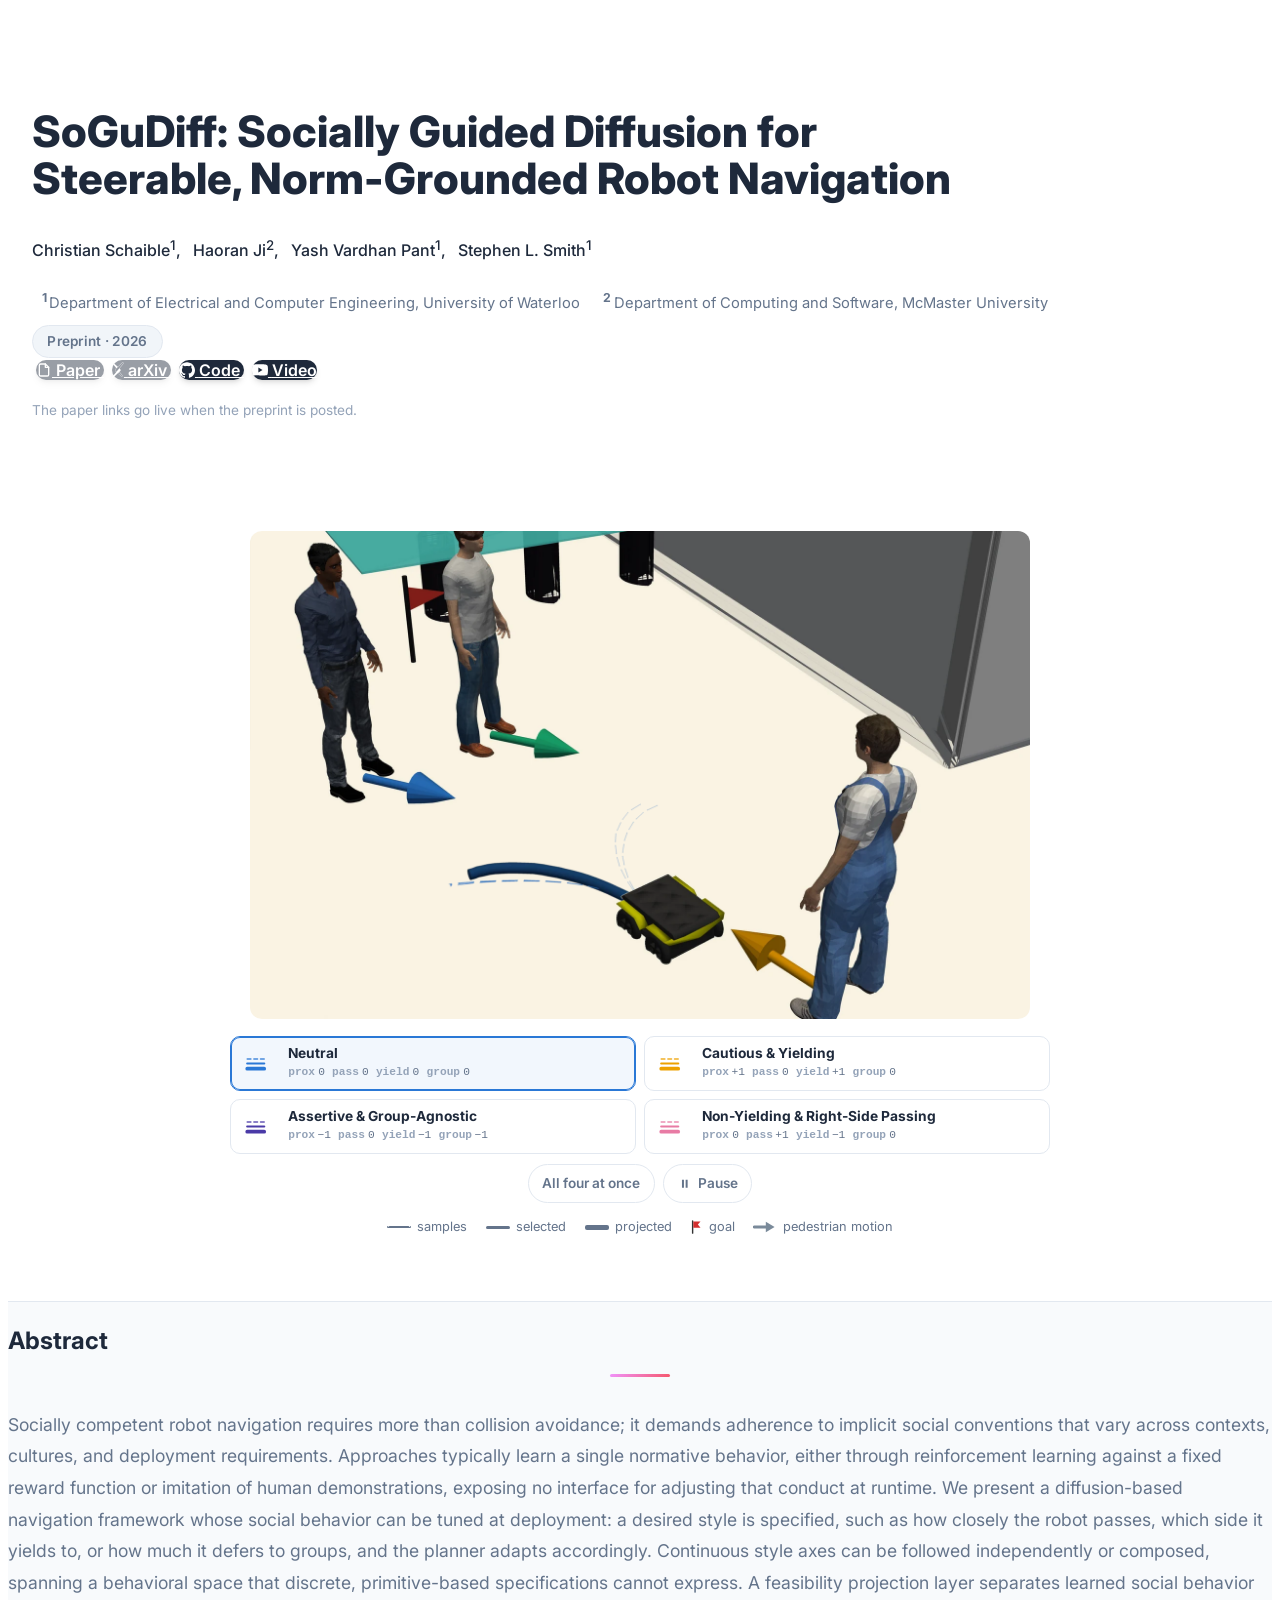
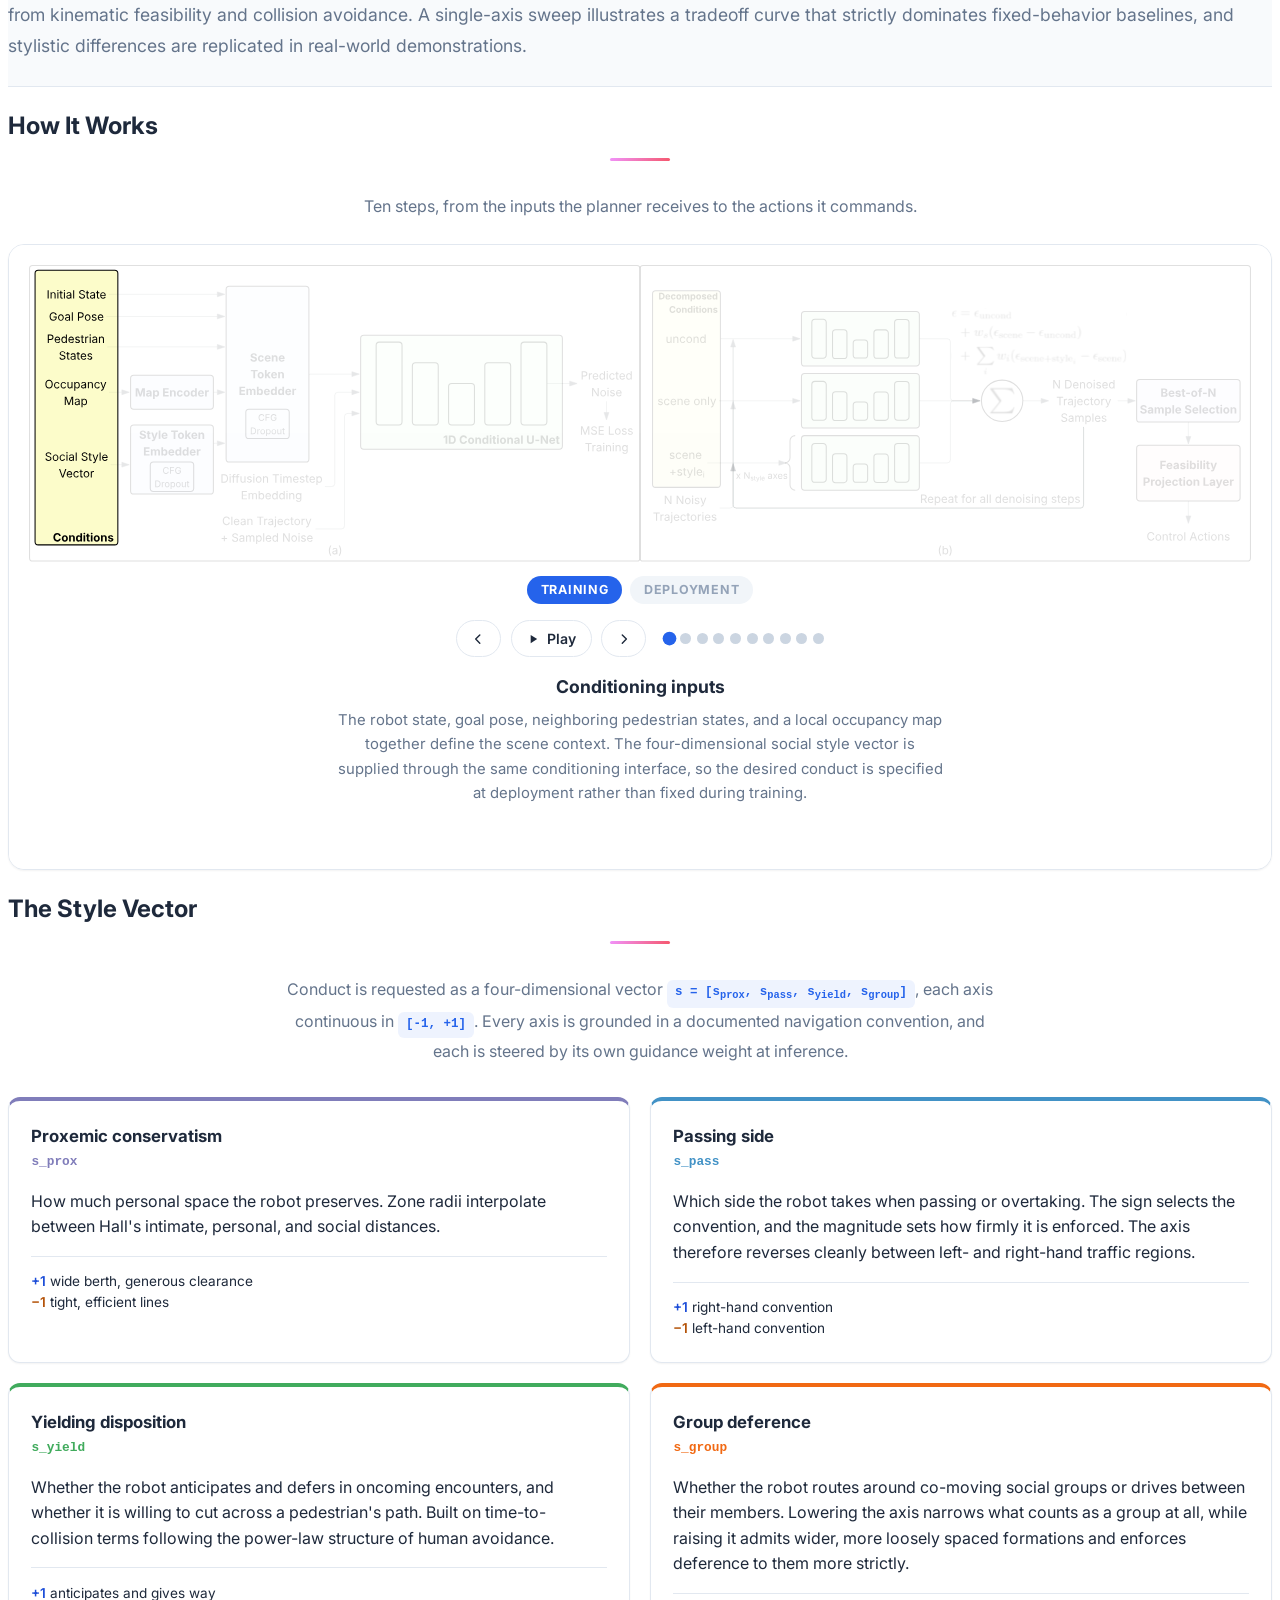
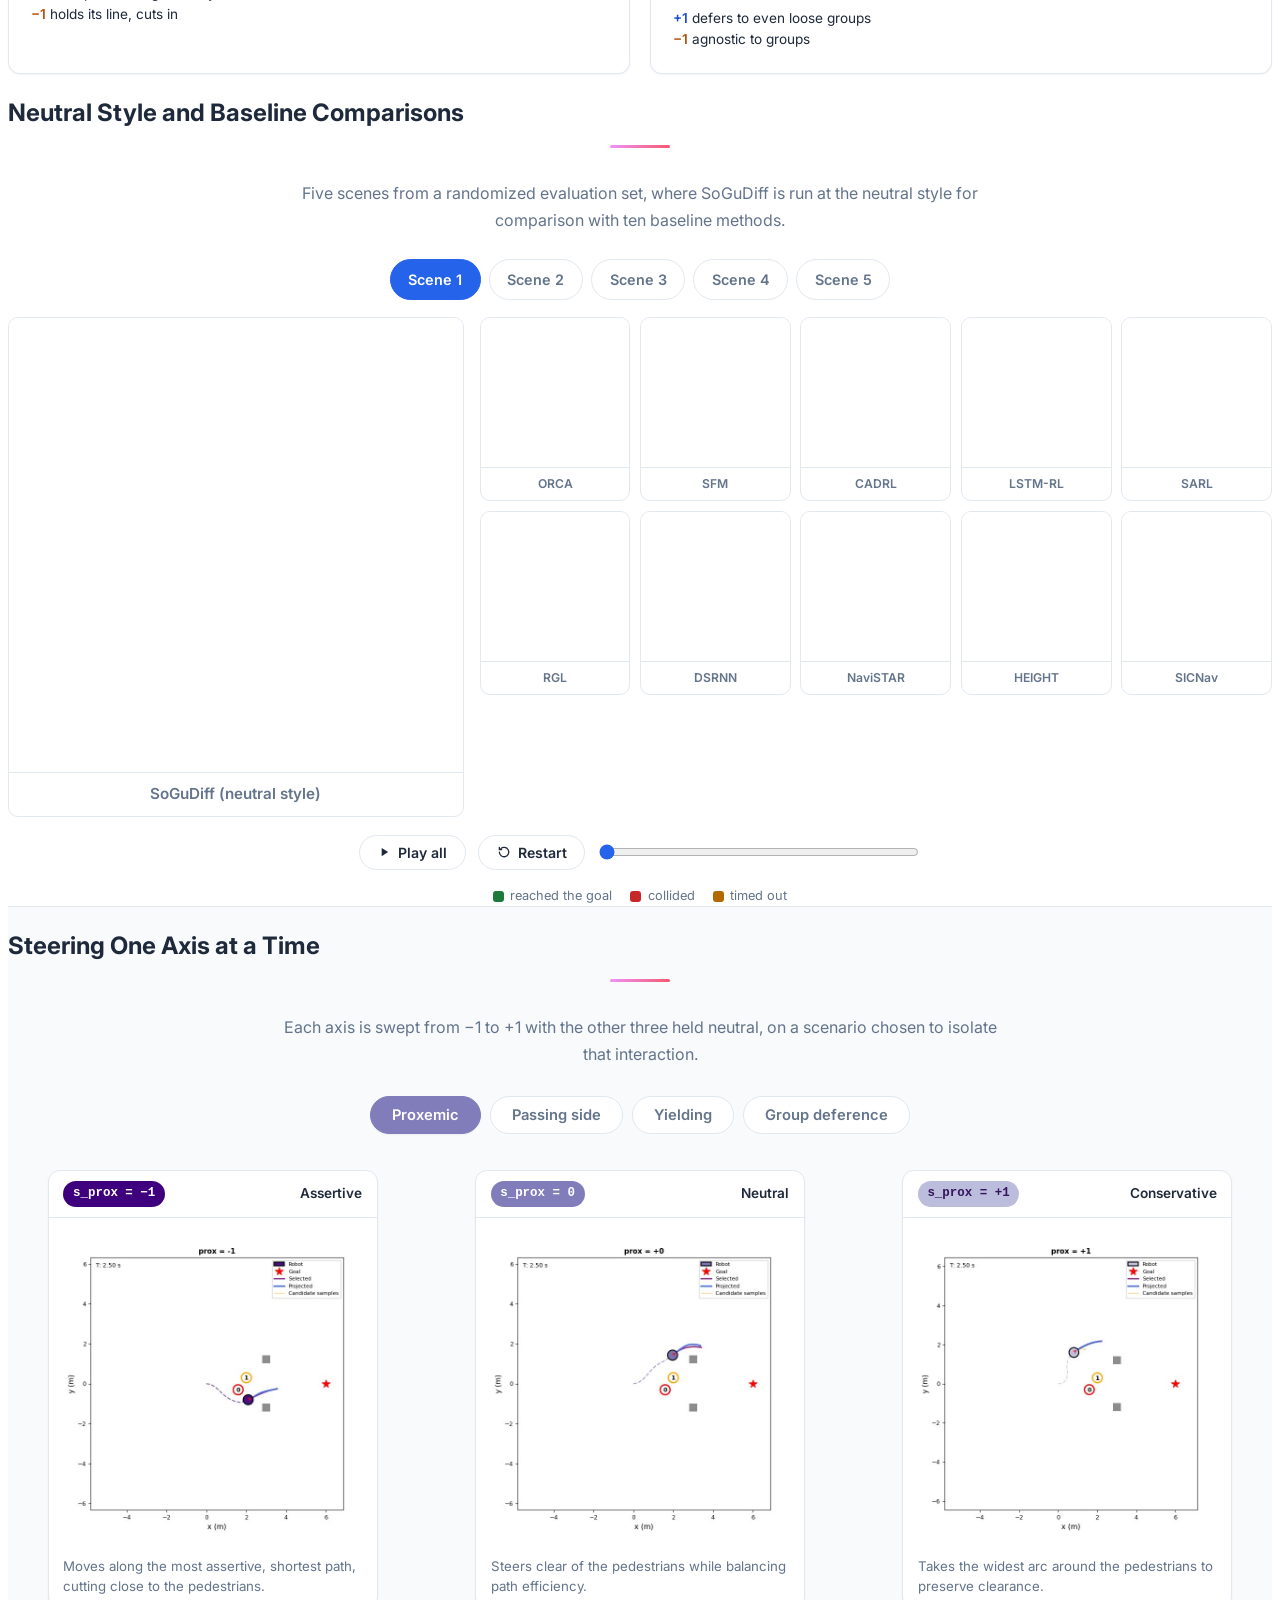
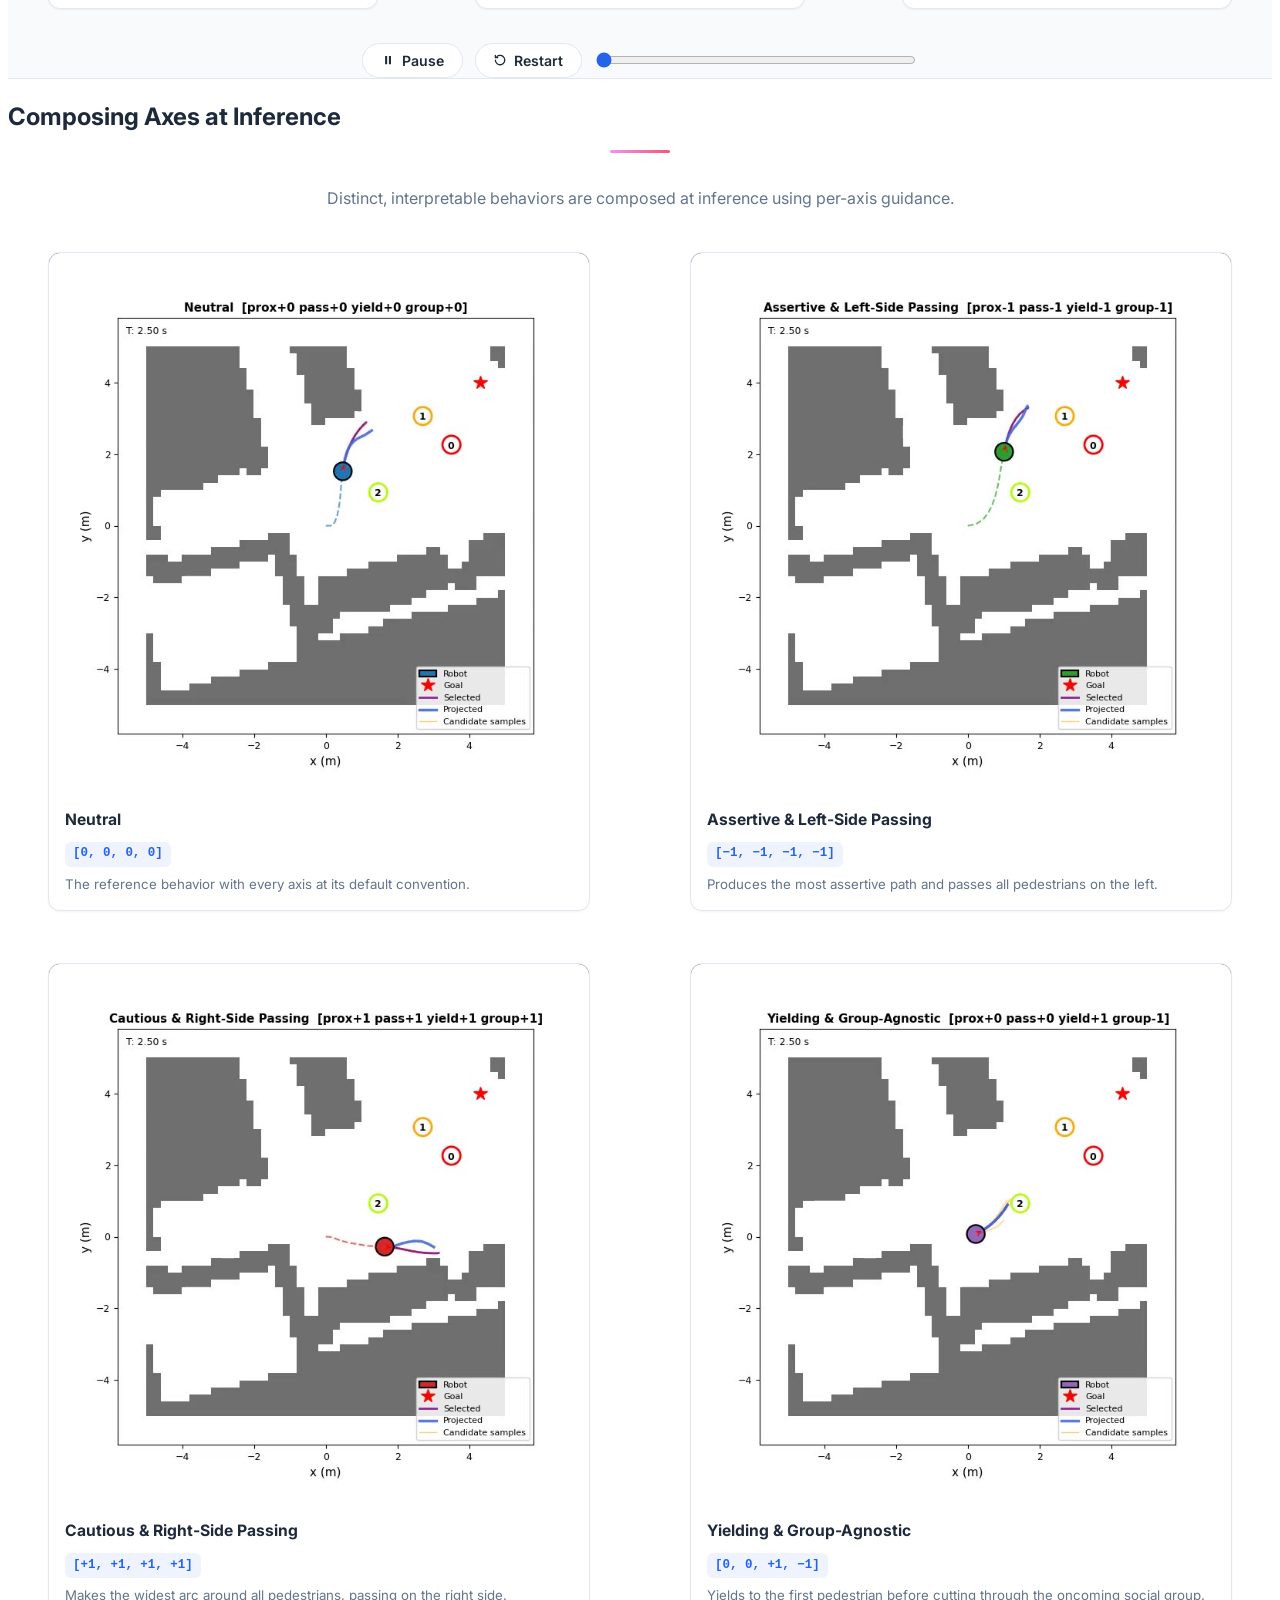
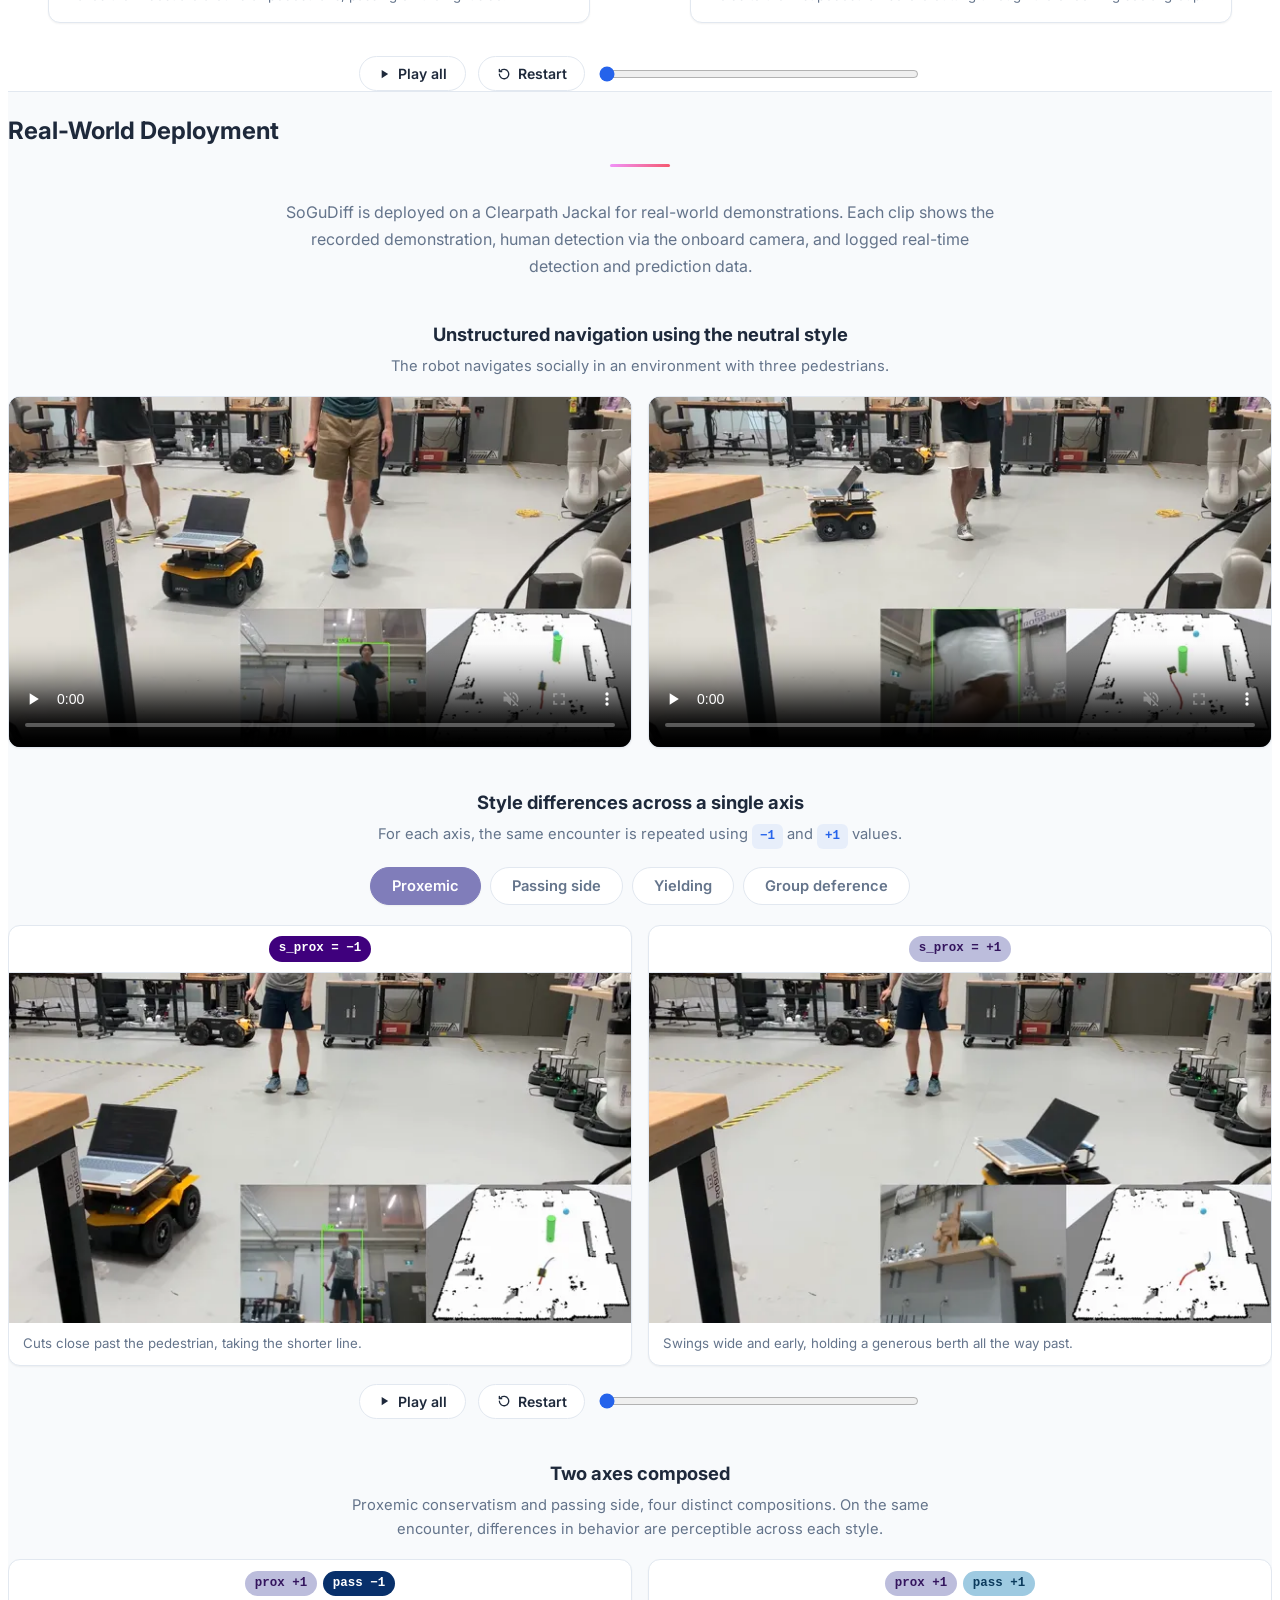
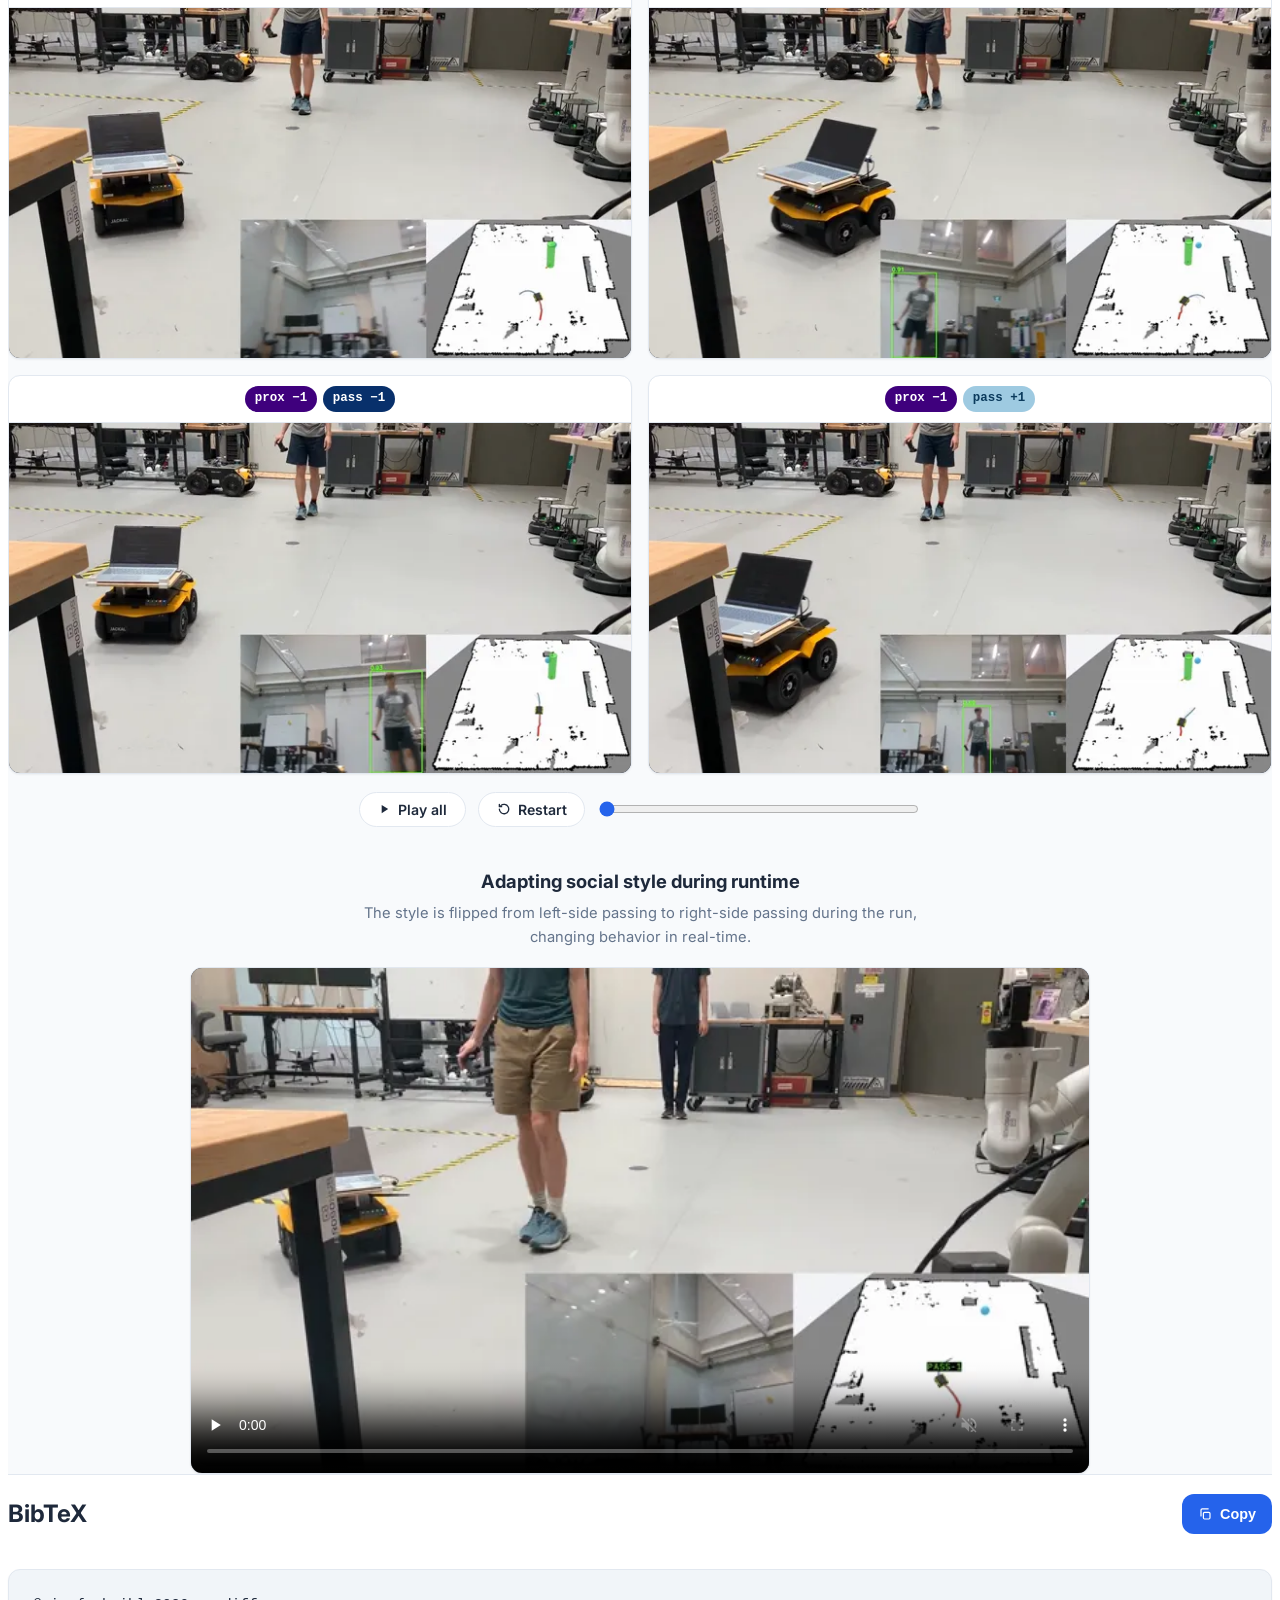
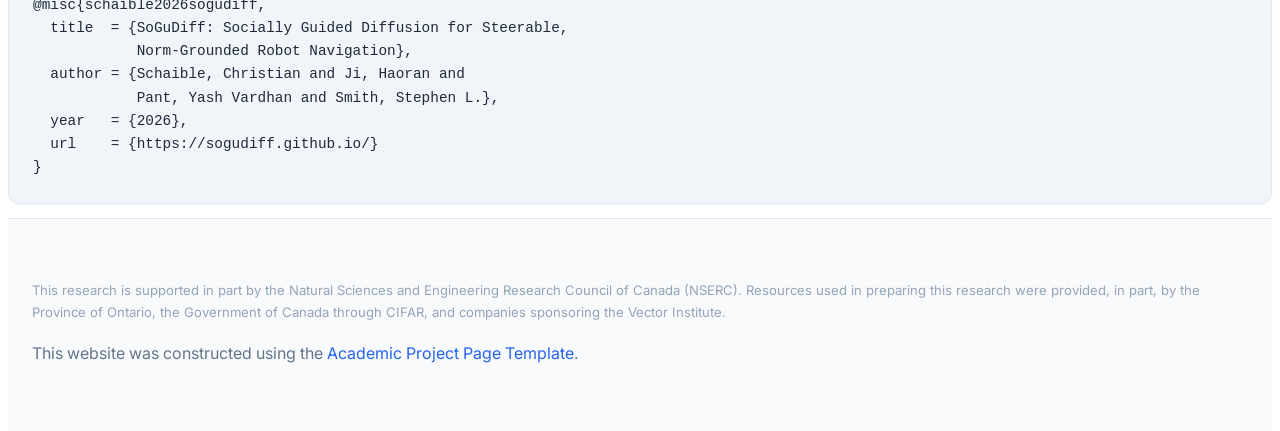
==== commit fa887d8b: "De-anonymize for the preprint Authors, affiliations and the funding acknowledgement are in; the venu" ====
--- a/index.html
+++ b/index.html
@@ -4,33 +4,19 @@
   <meta charset="utf-8">
   <meta name="viewport" content="width=device-width, initial-scale=1">
 
-  <!-- ======================================================================
-       ANONYMITY / RELEASE SWITCHES
-       This page is currently configured for double-blind review:
-         * no author names, affiliations, or personal links
-         * no lab "More Works" list (it would deanonymize instantly)
-         * robots = noindex, nofollow  (search engines told to stay away)
-       BEFORE PUBLIC RELEASE, search this file for "RELEASE:" and act on each
-       one. Appending ?draft to the URL renders the same list on the page itself.
-       The live URL is already set throughout: https://sogudiff.github.io/
-       ====================================================================== -->
-
-  <!-- RELEASE: change to "index, follow" once the paper is public. Until then
-       this is what keeps an unpublished paper out of Google's index. -->
-  <meta name="robots" content="noindex, nofollow">
+
+  <meta name="robots" content="index, follow">
 
   <!-- Primary Meta Tags -->
   <meta name="title" content="SoGuDiff: Socially Guided Diffusion for Steerable, Norm-Grounded Robot Navigation">
   <meta name="description" content="A diffusion navigation planner whose social behavior is set at deployment along four continuous style axes - proxemic, passing side, yielding, and group deference - composed at inference without retraining.">
   <meta name="keywords" content="social robot navigation, diffusion planning, classifier-free guidance, compositional generation, crowd navigation, proxemics, imitation learning, trajectory optimization, robotics, steerable policies">
-  <!-- RELEASE: add author names here. -->
-  <meta name="author" content="Anonymous Authors">
+  <meta name="author" content="Christian Schaible, Haoran Ji, Yash Vardhan Pant, Stephen L. Smith">
   <meta name="language" content="English">
 
   <!-- Open Graph / Facebook -->
   <meta property="og:type" content="article">
-  <!-- RELEASE: replace with your institution or lab name. -->
-  <meta property="og:site_name" content="SoGuDiff">
+  <meta property="og:site_name" content="University of Waterloo">
   <meta property="og:title" content="SoGuDiff: Socially Guided Diffusion for Steerable, Norm-Grounded Robot Navigation">
   <meta property="og:description" content="A diffusion navigation planner whose social behavior is set at deployment along four continuous style axes, composed at inference without retraining.">
   <meta property="og:url" content="https://sogudiff.github.io/">
@@ -44,24 +30,20 @@
 
   <!-- Twitter -->
   <meta name="twitter:card" content="summary_large_image">
-  <!-- RELEASE: add lab / author handles, or delete these two lines. -->
   <meta name="twitter:title" content="SoGuDiff: Socially Guided Diffusion for Steerable, Norm-Grounded Robot Navigation">
   <meta name="twitter:description" content="A diffusion navigation planner whose social behavior is set at deployment along four continuous style axes, composed at inference without retraining.">
   <meta name="twitter:image" content="https://sogudiff.github.io/static/images/social_preview.png">
   <meta name="twitter:image:alt" content="SoGuDiff - four social style axes steering a diffusion navigation planner">
 
-  <!-- Google Scholar indexing.
-       RELEASE: uncomment and complete once the paper is public. Scholar
-       treats an incomplete citation_author list as a reason to skip the
-       page, so leave these commented rather than filled with placeholders. -->
+  <!-- Google Scholar indexing. citation_pdf_url is deliberately absent: it
+       must resolve to a real PDF, and pointing it at one that 404s is worse
+       than omitting it. Add it with the arXiv PDF once the preprint is up. -->
   <meta name="citation_title" content="SoGuDiff: Socially Guided Diffusion for Steerable, Norm-Grounded Robot Navigation">
-  <!--
-  <meta name="citation_author" content="LAST, FIRST">
-  <meta name="citation_author" content="LAST, FIRST">
+  <meta name="citation_author" content="Schaible, Christian">
+  <meta name="citation_author" content="Ji, Haoran">
+  <meta name="citation_author" content="Pant, Yash Vardhan">
+  <meta name="citation_author" content="Smith, Stephen L.">
   <meta name="citation_publication_date" content="2026">
-  <meta name="citation_conference_title" content="CONFERENCE_NAME">
-  <meta name="citation_pdf_url" content="https://sogudiff.github.io/static/pdfs/sogudiff.pdf">
-  -->
 
   <meta name="theme-color" content="#1b2a4a">
   <meta name="msapplication-TileColor" content="#1b2a4a">
@@ -102,14 +84,26 @@
   <script defer src="static/js/index.js"></script>
   <script defer src="static/js/sogudiff.js"></script>
 
-  <!-- Structured data.
-       RELEASE: fill in author, datePublished, publisher, and url. Kept
-       minimal for now so nothing false is asserted while under review. -->
+  <!-- Structured data. datePublished and publisher are deliberately absent
+       until the preprint is posted; nothing here should assert a publication
+       that has not happened. -->
   <script type="application/ld+json">
   {
     "@context": "https://schema.org",
     "@type": "ScholarlyArticle",
     "headline": "SoGuDiff: Socially Guided Diffusion for Steerable, Norm-Grounded Robot Navigation",
+    "url": "https://sogudiff.github.io/",
+    "author": [
+      { "@type": "Person", "name": "Christian Schaible",
+        "affiliation": { "@type": "Organization", "name": "University of Waterloo" } },
+      { "@type": "Person", "name": "Haoran Ji",
+        "affiliation": { "@type": "Organization", "name": "McMaster University" } },
+      { "@type": "Person", "name": "Yash Vardhan Pant",
+        "affiliation": { "@type": "Organization", "name": "University of Waterloo" } },
+      { "@type": "Person", "name": "Stephen L. Smith",
+        "affiliation": { "@type": "Organization", "name": "University of Waterloo" } }
+    ],
+    "codeRepository": "https://github.com/schaiblc/SoGuDiff",
     "description": "A diffusion navigation planner whose social behavior is set at deployment along four continuous style axes - proxemic conservatism, passing side, yielding disposition, and group deference - steered independently and composed at inference through per-axis classifier-free guidance.",
     "image": "https://sogudiff.github.io/static/images/social_preview.png",
     "keywords": [
@@ -137,10 +131,6 @@
     <svg class="ic" viewBox="0 0 24 24" aria-hidden="true"><path d="M6 15l6-6 6 6" fill="none" stroke="currentColor" stroke-width="2" stroke-linecap="round" stroke-linejoin="round"/></svg>
   </button>
 
-  <!-- NOTE: the template's "More Works" lab dropdown has been removed. It
-       links to a lab's other papers and would break double-blind review.
-       RELEASE: re-add it from the upstream template if you want it. -->
-
   <main id="main-content">
 
   <!-- ====================== HERO ====================== -->
@@ -156,23 +146,24 @@
               Steerable, Norm-Grounded Robot Navigation
             </h1>
 
-            <!-- RELEASE: replace the anonymous block with author names,
-                 affiliations, and personal links; replace "Paper under review"
-                 and the venue badge below it with the real venue and year. -->
             <div class="is-size-5 publication-authors">
-              <span class="author-block">Anonymous Authors</span>
-            </div>
-
-            <div class="is-size-5 publication-authors">
-              <span class="author-block">Paper under review</span>
-            </div>
-
-            <span class="venue-badge">Under double-blind review &middot; 2026</span>
+              <span class="author-block">Christian Schaible<sup>1</sup>,</span>
+              <span class="author-block">Haoran Ji<sup>2</sup>,</span>
+              <span class="author-block">Yash Vardhan Pant<sup>1</sup>,</span>
+              <span class="author-block">Stephen L. Smith<sup>1</sup></span>
+            </div>
+
+            <div class="is-size-6 publication-affiliations">
+              <span class="affiliation"><sup>1</sup>Department of Electrical and Computer Engineering, University of Waterloo</span>
+              <span class="affiliation"><sup>2</sup>Department of Computing and Software, McMaster University</span>
+            </div>
+
+            <span class="venue-badge">Preprint &middot; 2026</span>
 
             <div class="column has-text-centered">
               <div class="publication-links">
 
-                <!-- RELEASE: point at the real PDF and drop is-pending. -->
+                <!-- Paper and arXiv go live when the preprint is posted. -->
                 <span class="link-block">
                   <a href="#" class="external-link button is-normal is-rounded is-dark is-pending"
                      aria-disabled="true" tabindex="-1">
@@ -181,7 +172,6 @@
                   </a>
                 </span>
 
-                <!-- RELEASE: point at the arXiv abstract and drop is-pending. -->
                 <span class="link-block">
                   <a href="#" class="external-link button is-normal is-rounded is-dark is-pending"
                      aria-disabled="true" tabindex="-1">
@@ -196,20 +186,17 @@
                   </a>
                 </span>
 
-                <!-- RELEASE: point at the code repo and drop is-pending. -->
                 <span class="link-block">
-                  <a href="#" class="external-link button is-normal is-rounded is-dark is-pending"
-                     aria-disabled="true" tabindex="-1">
+                  <a href="https://github.com/schaiblc/SoGuDiff" target="_blank" rel="noopener"
+                     class="external-link button is-normal is-rounded is-dark">
                     <span class="icon"><svg class="ic" viewBox="0 0 24 24" aria-hidden="true"><path fill="currentColor" d="M12 .297c-6.63 0-12 5.373-12 12 0 5.303 3.438 9.8 8.205 11.385.6.113.82-.258.82-.577 0-.285-.01-1.04-.015-2.04-3.338.724-4.042-1.61-4.042-1.61C4.422 18.07 3.633 17.7 3.633 17.7c-1.087-.744.084-.729.084-.729 1.205.084 1.838 1.236 1.838 1.236 1.07 1.835 2.809 1.305 3.495.998.108-.776.417-1.305.76-1.605-2.665-.3-5.466-1.332-5.466-5.93 0-1.31.465-2.38 1.235-3.22-.135-.303-.54-1.523.105-3.176 0 0 1.005-.322 3.3 1.23.96-.267 1.98-.399 3-.405 1.02.006 2.04.138 3 .405 2.28-1.552 3.285-1.23 3.285-1.23.645 1.653.24 2.873.12 3.176.765.84 1.23 1.91 1.23 3.22 0 4.61-2.805 5.625-5.475 5.92.42.36.81 1.096.81 2.22 0 1.606-.015 2.896-.015 3.286 0 .315.21.69.825.57C20.565 22.092 24 17.592 24 12.297c0-6.627-5.373-12-12-12"/></svg></span>
                     <span>Code</span>
                   </a>
                 </span>
 
-                <!-- RELEASE: point at the YouTube video of the real-world demos
-                     and drop is-pending. -->
                 <span class="link-block">
-                  <a href="#" class="external-link button is-normal is-rounded is-dark is-pending"
-                     aria-disabled="true" tabindex="-1">
+                  <a href="https://youtu.be/wsqTSdGBZrw" target="_blank" rel="noopener"
+                     class="external-link button is-normal is-rounded is-dark">
                     <span class="icon"><svg class="ic" viewBox="0 0 24 24" aria-hidden="true"><path fill="currentColor" d="M23.498 6.186a3.016 3.016 0 0 0-2.122-2.136C19.505 3.545 12 3.545 12 3.545s-7.505 0-9.377.505A3.017 3.017 0 0 0 .502 6.186C0 8.07 0 12 0 12s0 3.93.502 5.814a3.016 3.016 0 0 0 2.122 2.136c1.871.505 9.376.505 9.376.505s7.505 0 9.377-.505a3.015 3.015 0 0 0 2.122-2.136C24 15.93 24 12 24 12s0-3.93-.502-5.814zM9.545 15.568V8.432L15.818 12l-6.273 3.568z"/></svg></span>
                     <span>Video</span>
                   </a>
@@ -217,24 +204,10 @@
 
               </div>
 
-              <!-- RELEASE: delete this line once the four buttons above point
-                   somewhere real. -->
               <p class="link-note">
-                Links become active on publication.
+                The paper links go live when the preprint is posted.
               </p>
 
-              <!-- RELEASE: delete this note, the .draft-note / .draft-banner
-                   rules in sogudiff.css, and the draft-mode block at the top of
-                   sogudiff.js. It is hidden unless ?draft is in the URL, so it
-                   is invisible to visitors, but it has no purpose once the page
-                   is public. -->
-              <div class="draft-note">
-                <b>Draft note.</b> The <code>RELEASE:</code> markers in
-                <code>index.html</code> gate everything that must change before this
-                page goes public: robots meta, author block, four link buttons,
-                Scholar citation tags, JSON-LD, canonical URL, the BibTeX entry, and
-                this note. Run <code>grep -n "RELEASE:" index.html</code> to list them.
-              </div>
             </div>
 
           </div>
@@ -932,12 +905,6 @@
         <input class="sync-scrub" type="range" min="0" max="1000" value="0" step="1"
                data-sync-scrub aria-label="Scrub all four composition clips together">
       </div>
-
-      <div class="draft-note">
-        <b>Draft note.</b> Style vectors above were read off each clip's own title bar,
-        so they match the runs exactly. If you re-render these videos, re-check the
-        vectors here.
-      </div>
     </div>
   </section>
 
@@ -1172,13 +1139,13 @@
           <span class="copy-text">Copy</span>
         </button>
       </div>
-      <!-- RELEASE: replace with the real citation once published. -->
-      <pre id="bibtex-code"><code>@misc{sogudiff2026,
+      <pre id="bibtex-code"><code>@misc{schaible2026sogudiff,
   title  = {SoGuDiff: Socially Guided Diffusion for Steerable,
             Norm-Grounded Robot Navigation},
-  author = {Anonymous Authors},
+  author = {Schaible, Christian and Ji, Haoran and
+            Pant, Yash Vardhan and Smith, Stephen L.},
   year   = {2026},
-  note   = {Under review}
+  url    = {https://sogudiff.github.io/}
 }</code></pre>
     </div>
   </section>
@@ -1190,6 +1157,13 @@
       <div class="columns is-centered">
         <div class="column is-8">
           <div class="content">
+            <p class="funding">
+              This research is supported in part by the Natural Sciences and
+              Engineering Research Council of Canada (NSERC). Resources used in
+              preparing this research were provided, in part, by the Province of
+              Ontario, the Government of Canada through CIFAR, and companies
+              sponsoring the Vector Institute.
+            </p>
             <p>
               This website was constructed using the
               <a href="https://github.com/eliahuhorwitz/Academic-project-page-template" target="_blank" rel="noopener">Academic Project Page Template</a>.
--- a/static/css/sogudiff.css
+++ b/static/css/sogudiff.css
@@ -35,6 +35,26 @@
 .publication-title {
   font-size: clamp(1.6rem, 3.4vw, 2.7rem);
   line-height: 1.22;
+}
+
+.publication-affiliations {
+  margin-top: 0.35rem;
+  color: var(--text-secondary);
+  line-height: 1.6;
+}
+
+.publication-affiliations .affiliation {
+  display: inline-block;
+  margin: 0 0.6rem;
+  font-size: 0.92rem;
+}
+
+.publication-affiliations sup { margin-right: 0.15rem; font-weight: 700; }
+
+.footer .funding {
+  margin-top: 0.75rem;
+  font-size: 0.82rem;
+  color: var(--text-light);
 }
 
 .venue-badge {
@@ -379,45 +399,6 @@
 
 /* For a lead short enough to sit on one line, given the room. */
 .section-lead.is-wide { max-width: 88ch; }
-
-/* --------------------------------------------------------------------------
-   Editorial notes — visible only when the page is served with ?draft
-   so you can audit what is still unfilled, then share without the clutter.
-   -------------------------------------------------------------------------- */
-
-.draft-note { display: none; }
-
-body.is-draft .draft-note {
-  display: block;
-  margin: 0.9rem auto 0;
-  max-width: 70ch;
-  padding: 0.75rem 1rem;
-  border: 1px dashed #f59e0b;
-  border-radius: 8px;
-  background: #fffbeb;
-  color: #92400e;
-  font-size: 0.83rem;
-  line-height: 1.55;
-  text-align: left;
-}
-
-body.is-draft .draft-note code {
-  background: rgba(146, 64, 14, 0.1);
-  padding: 0.1rem 0.35rem;
-  border-radius: 4px;
-}
-
-.draft-banner {
-  position: sticky;
-  top: 0;
-  z-index: 60;
-  padding: 0.5rem 1rem;
-  background: #92400e;
-  color: #fff;
-  font-size: 0.85rem;
-  font-weight: 600;
-  text-align: center;
-}
 
 /* --------------------------------------------------------------------------
    Responsive
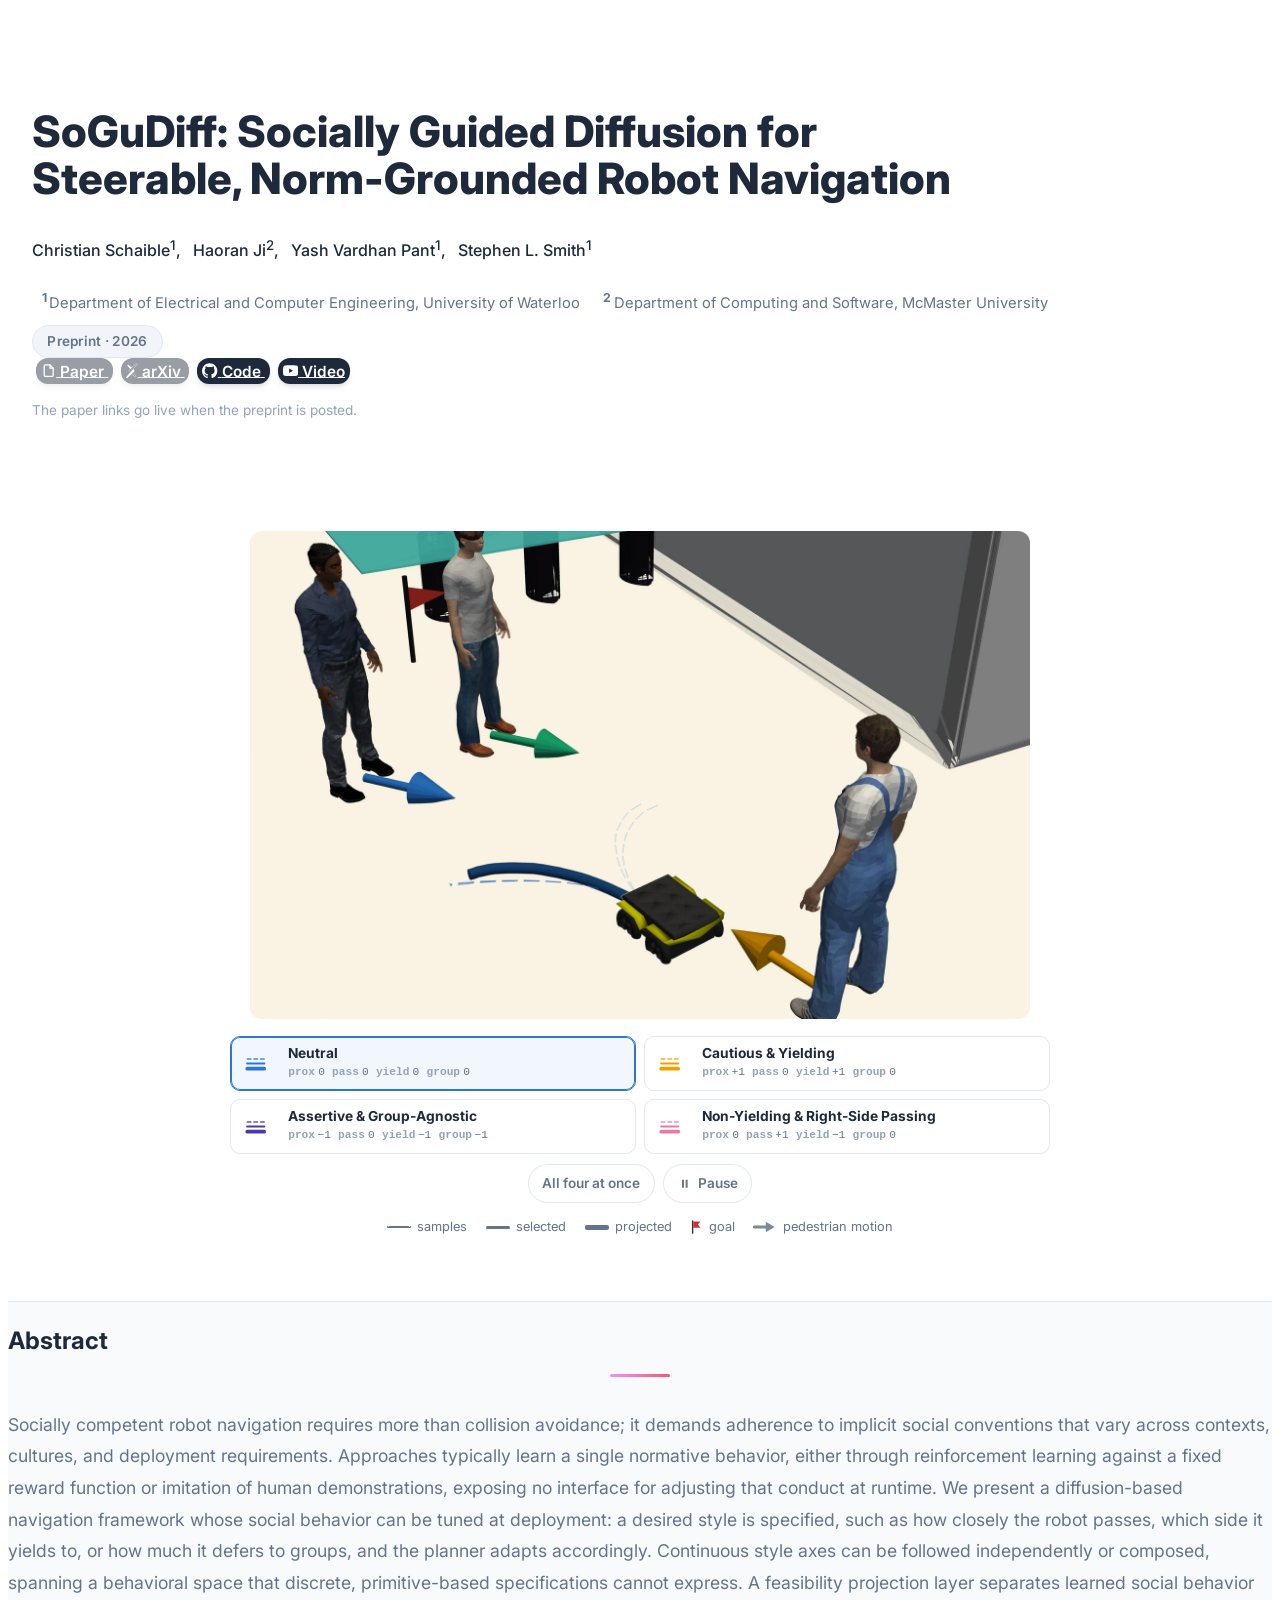
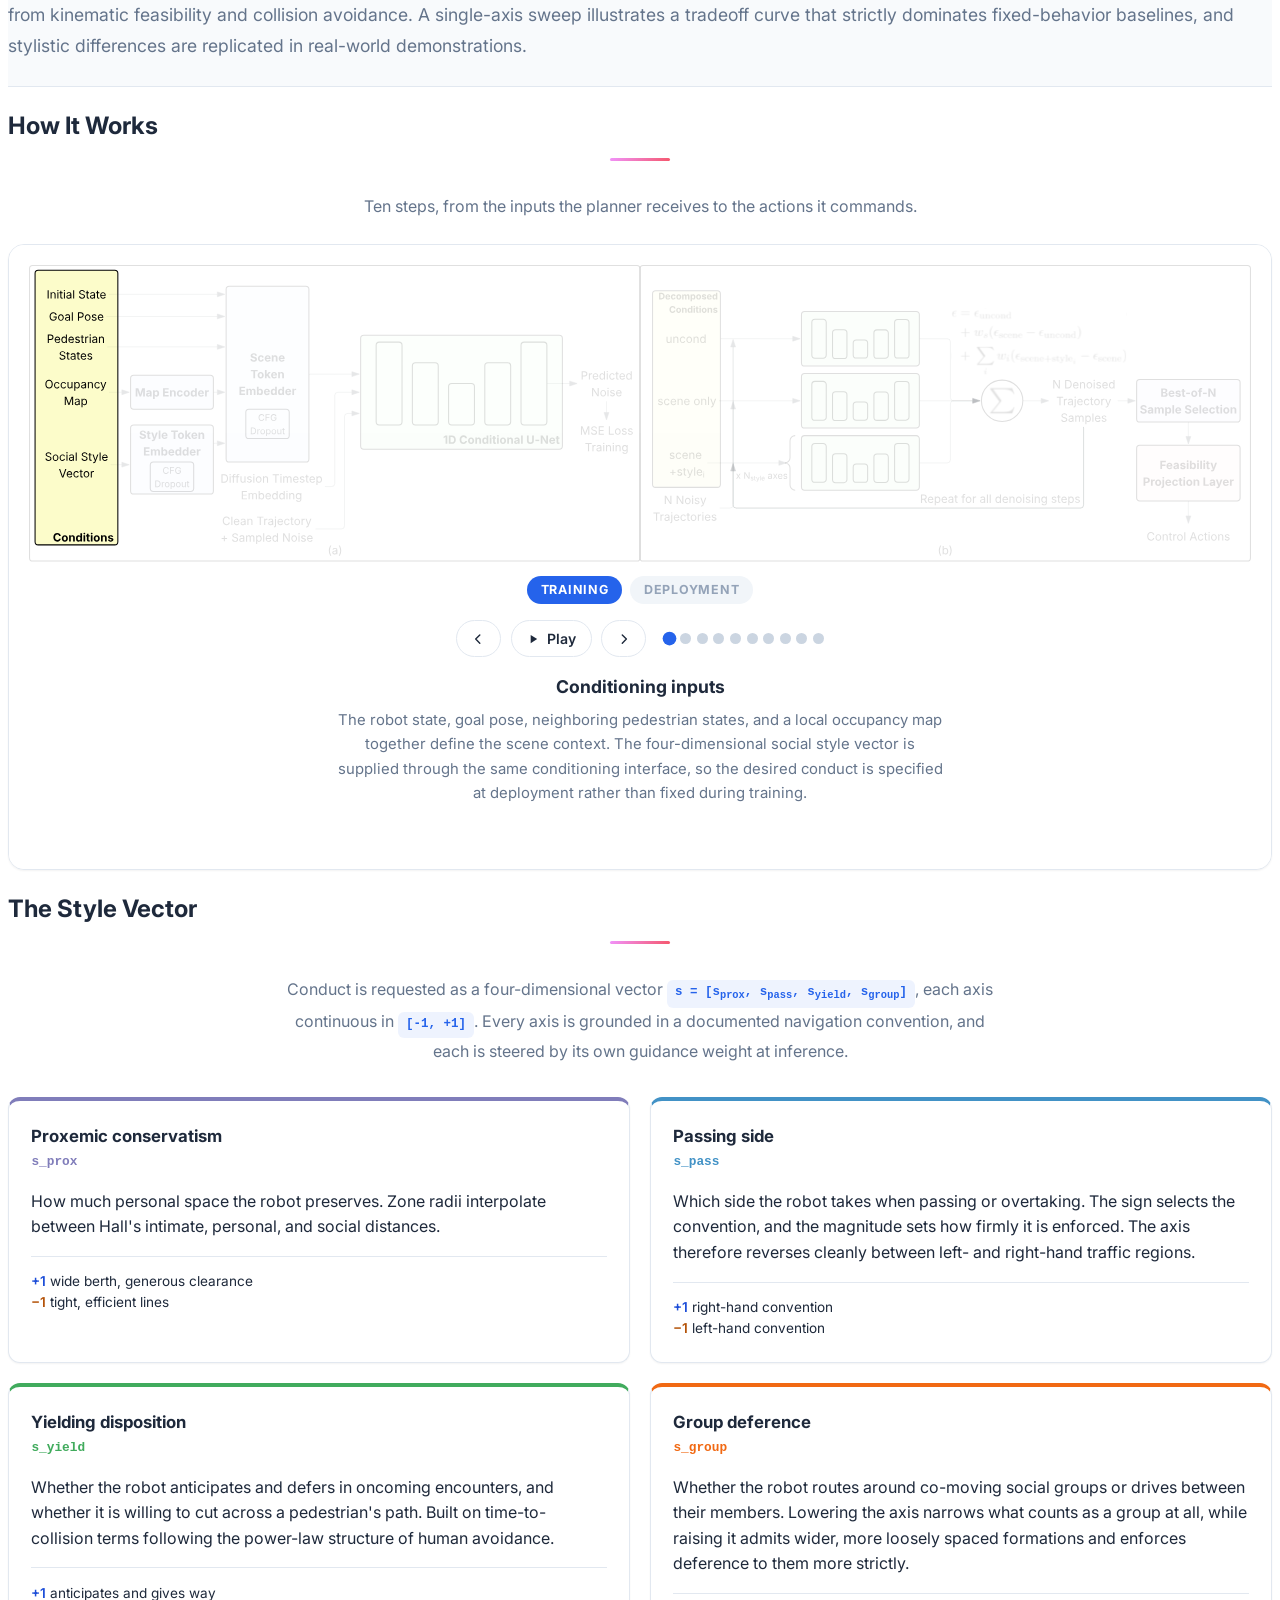
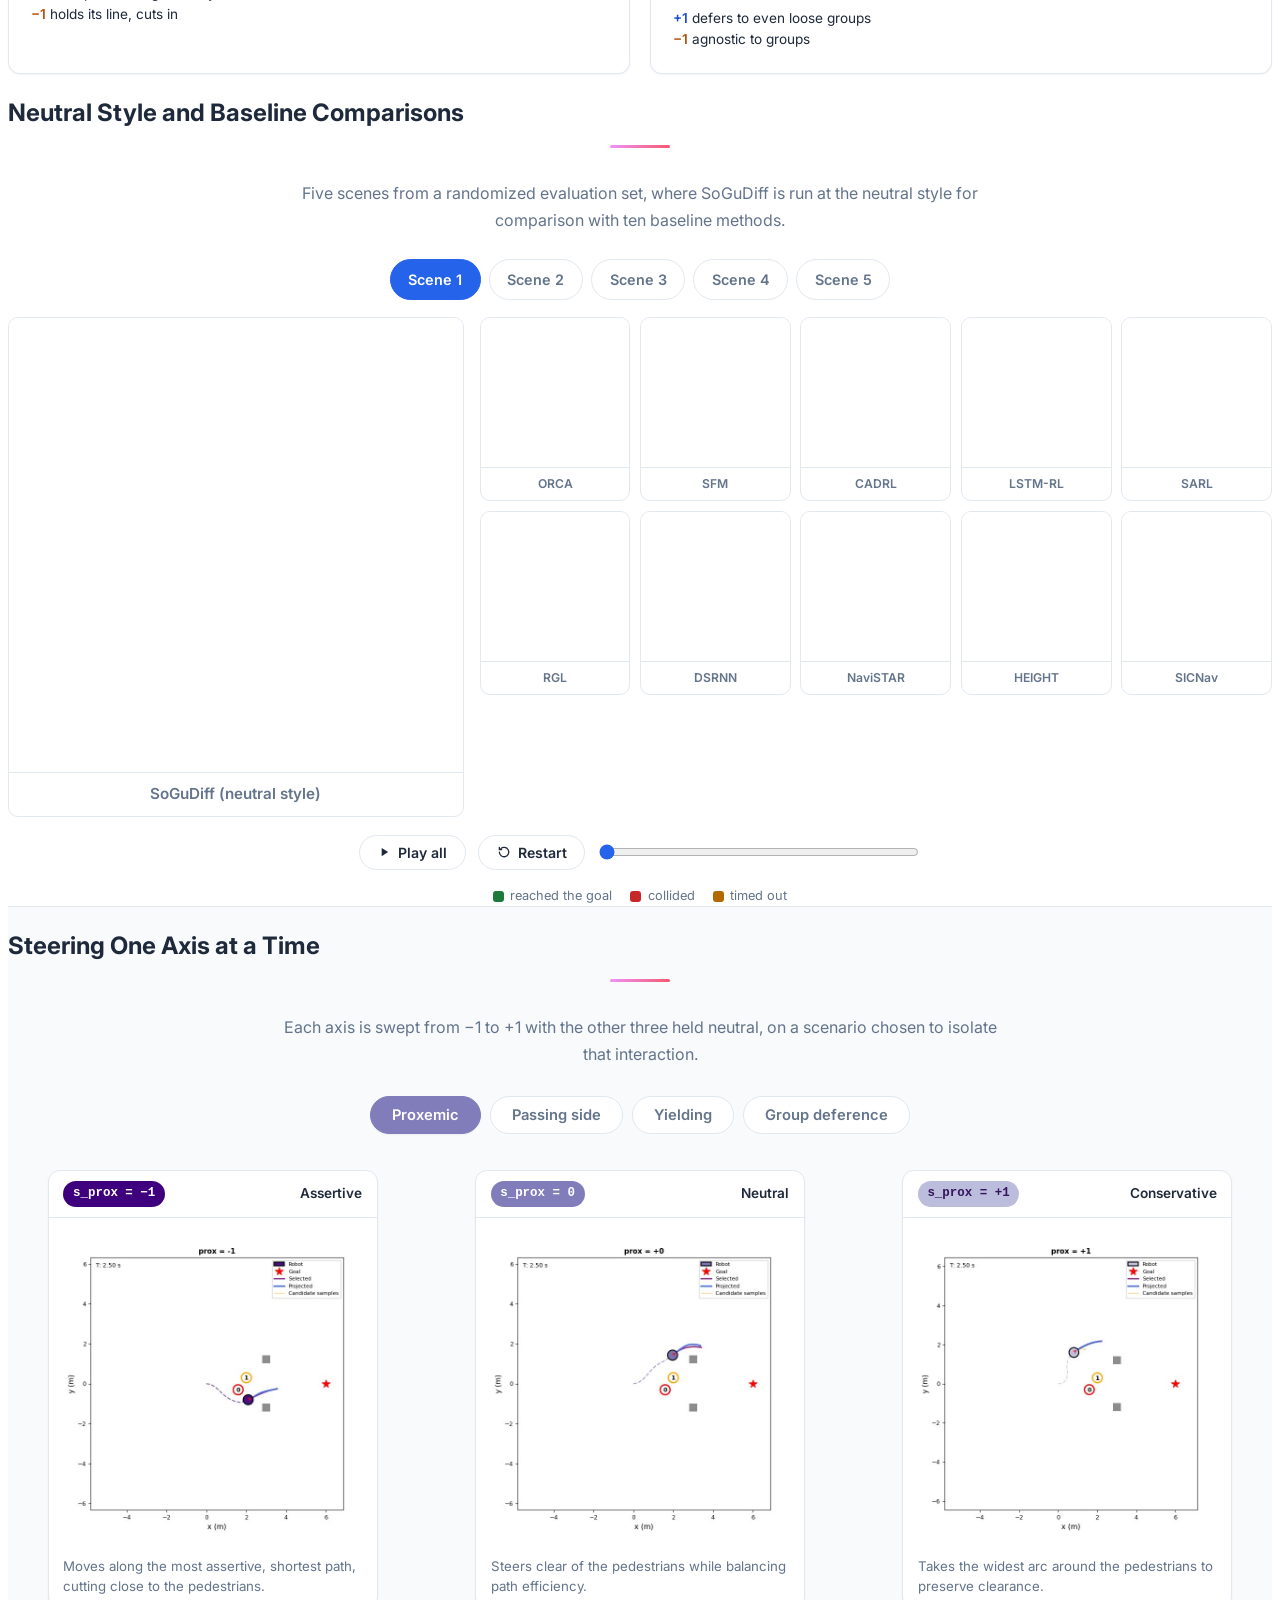
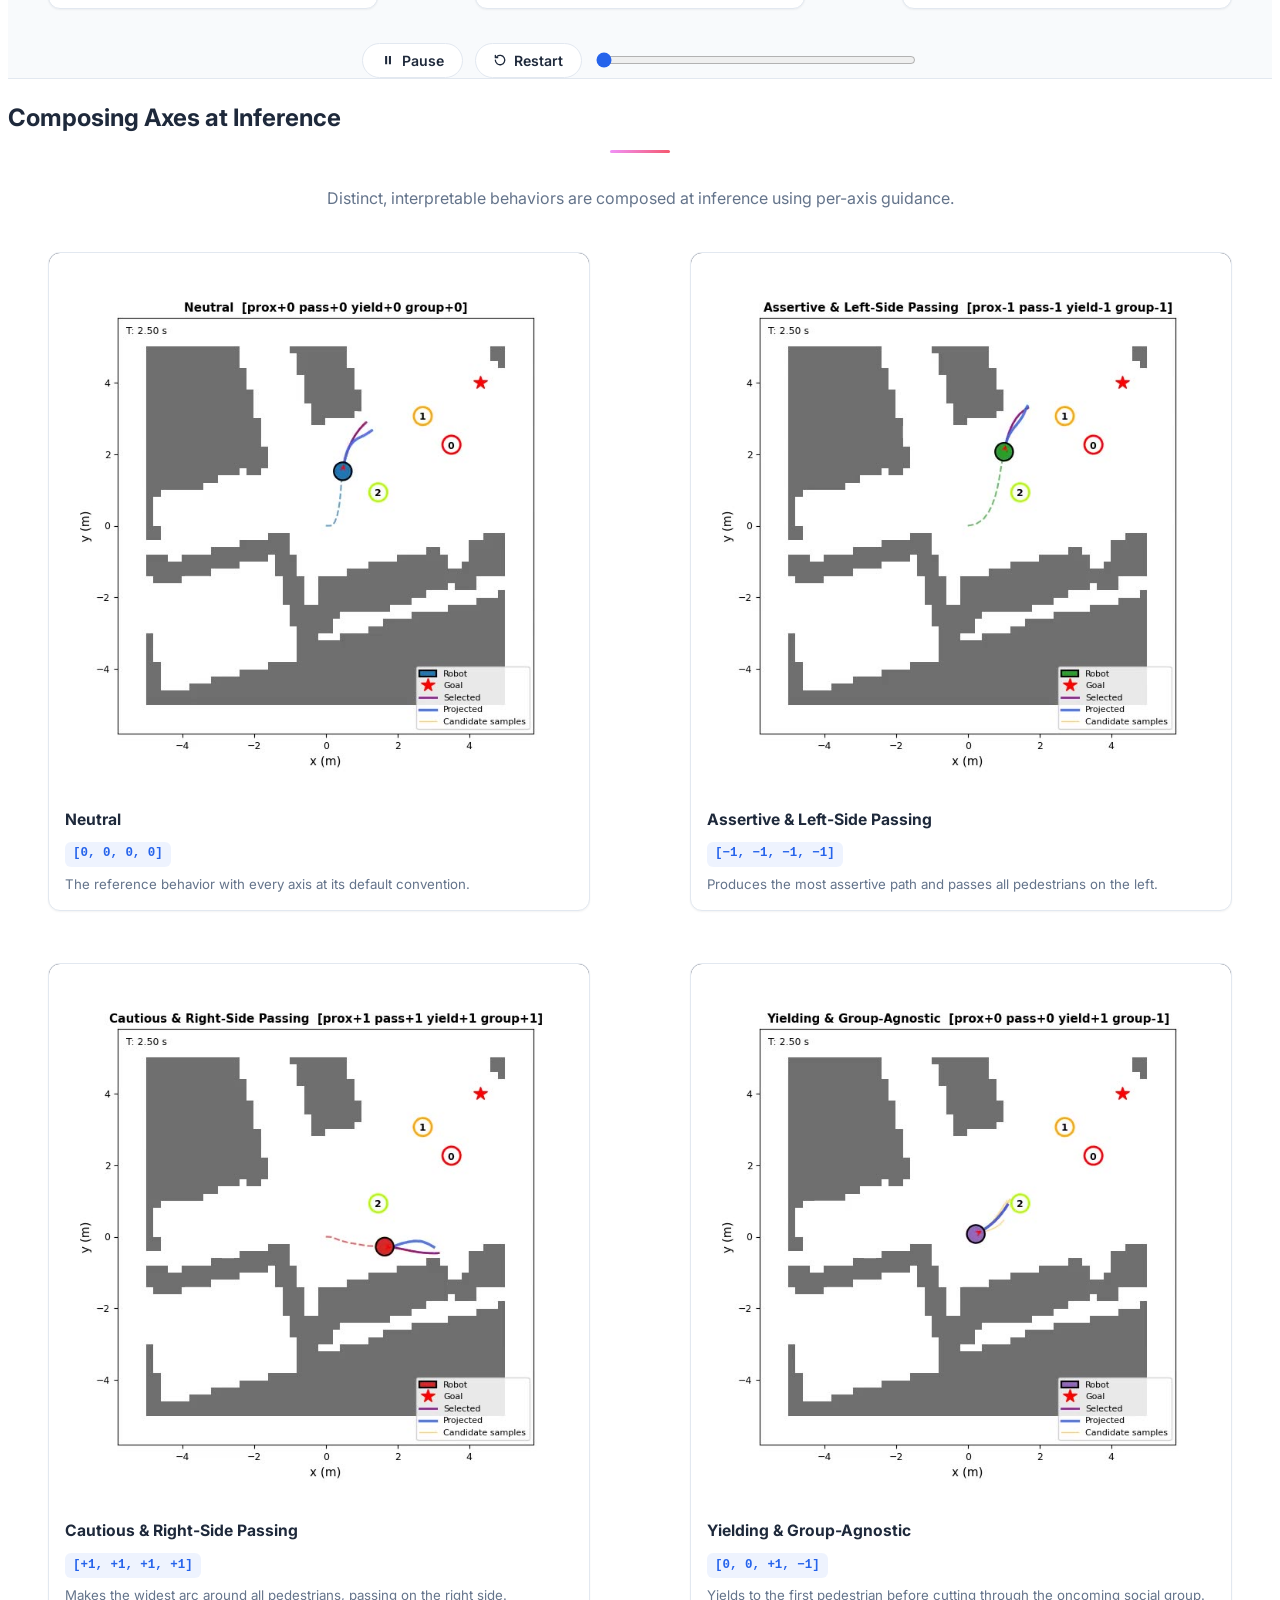
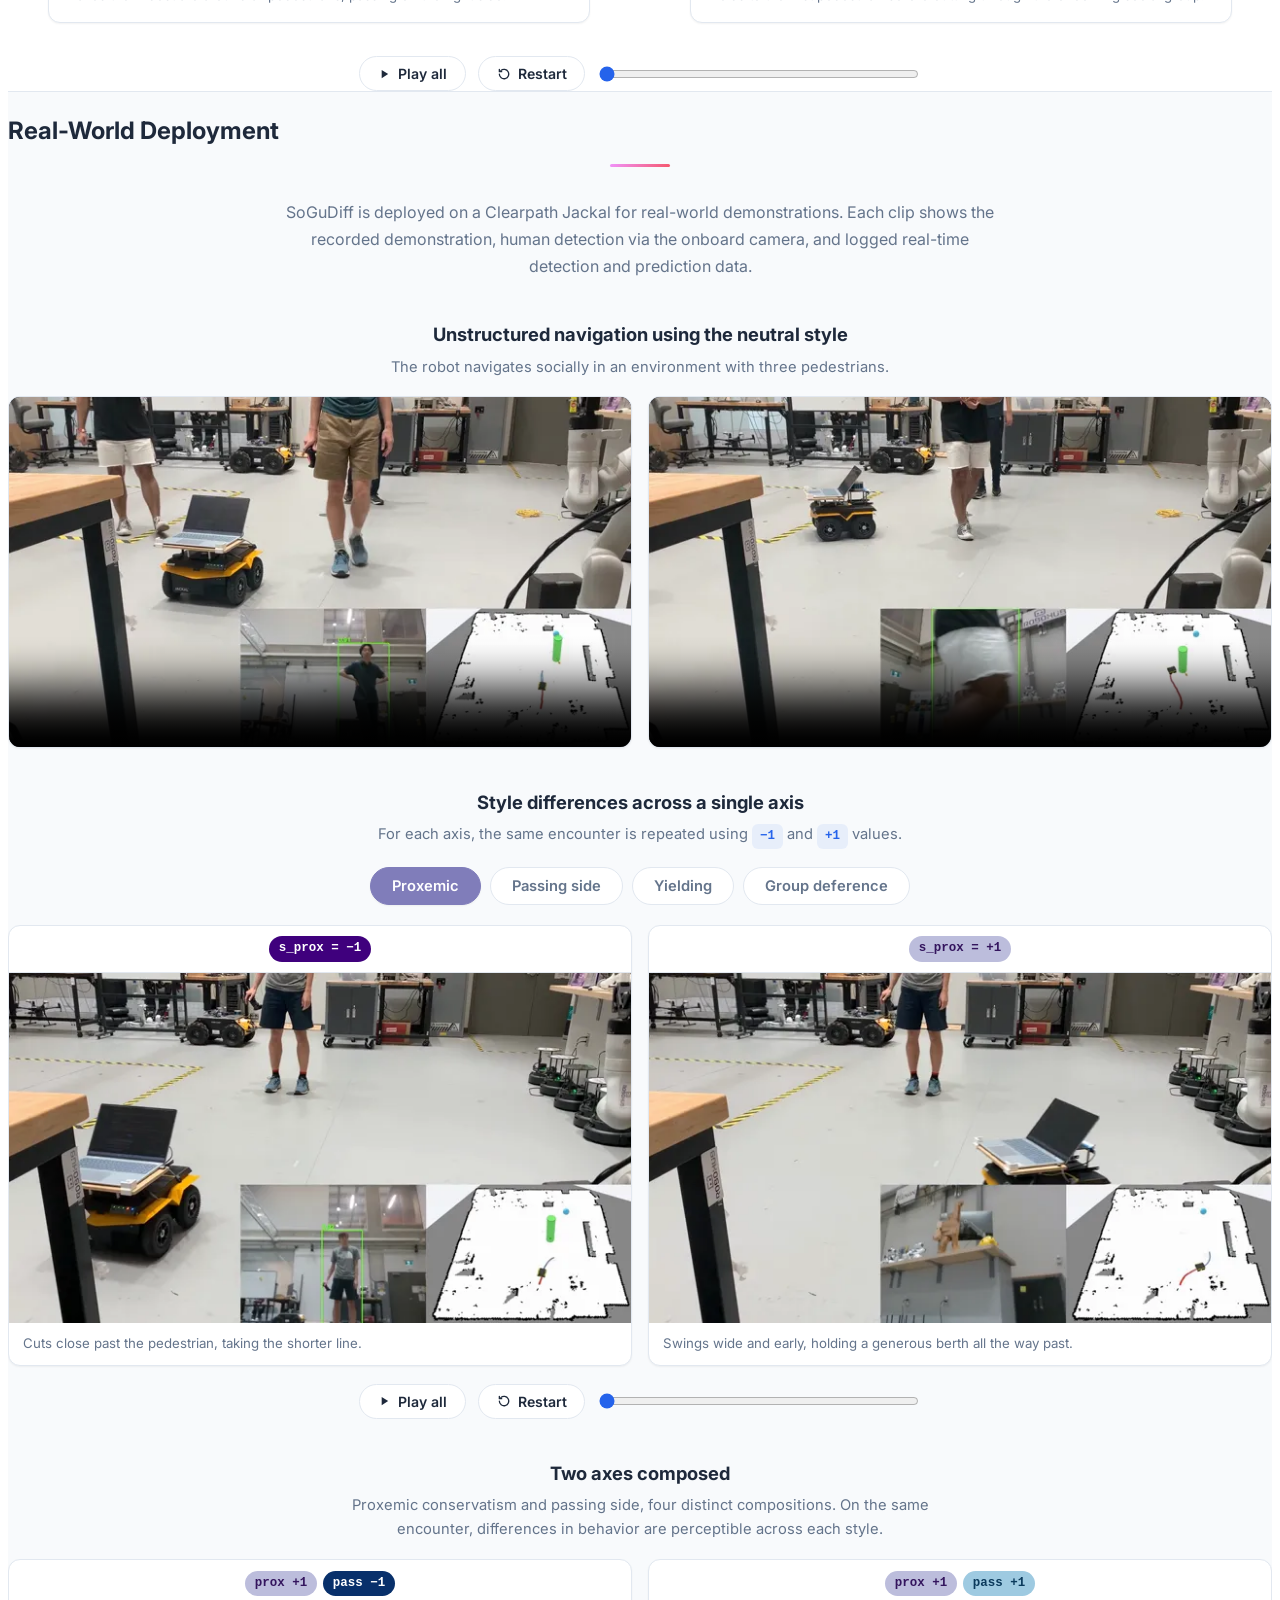
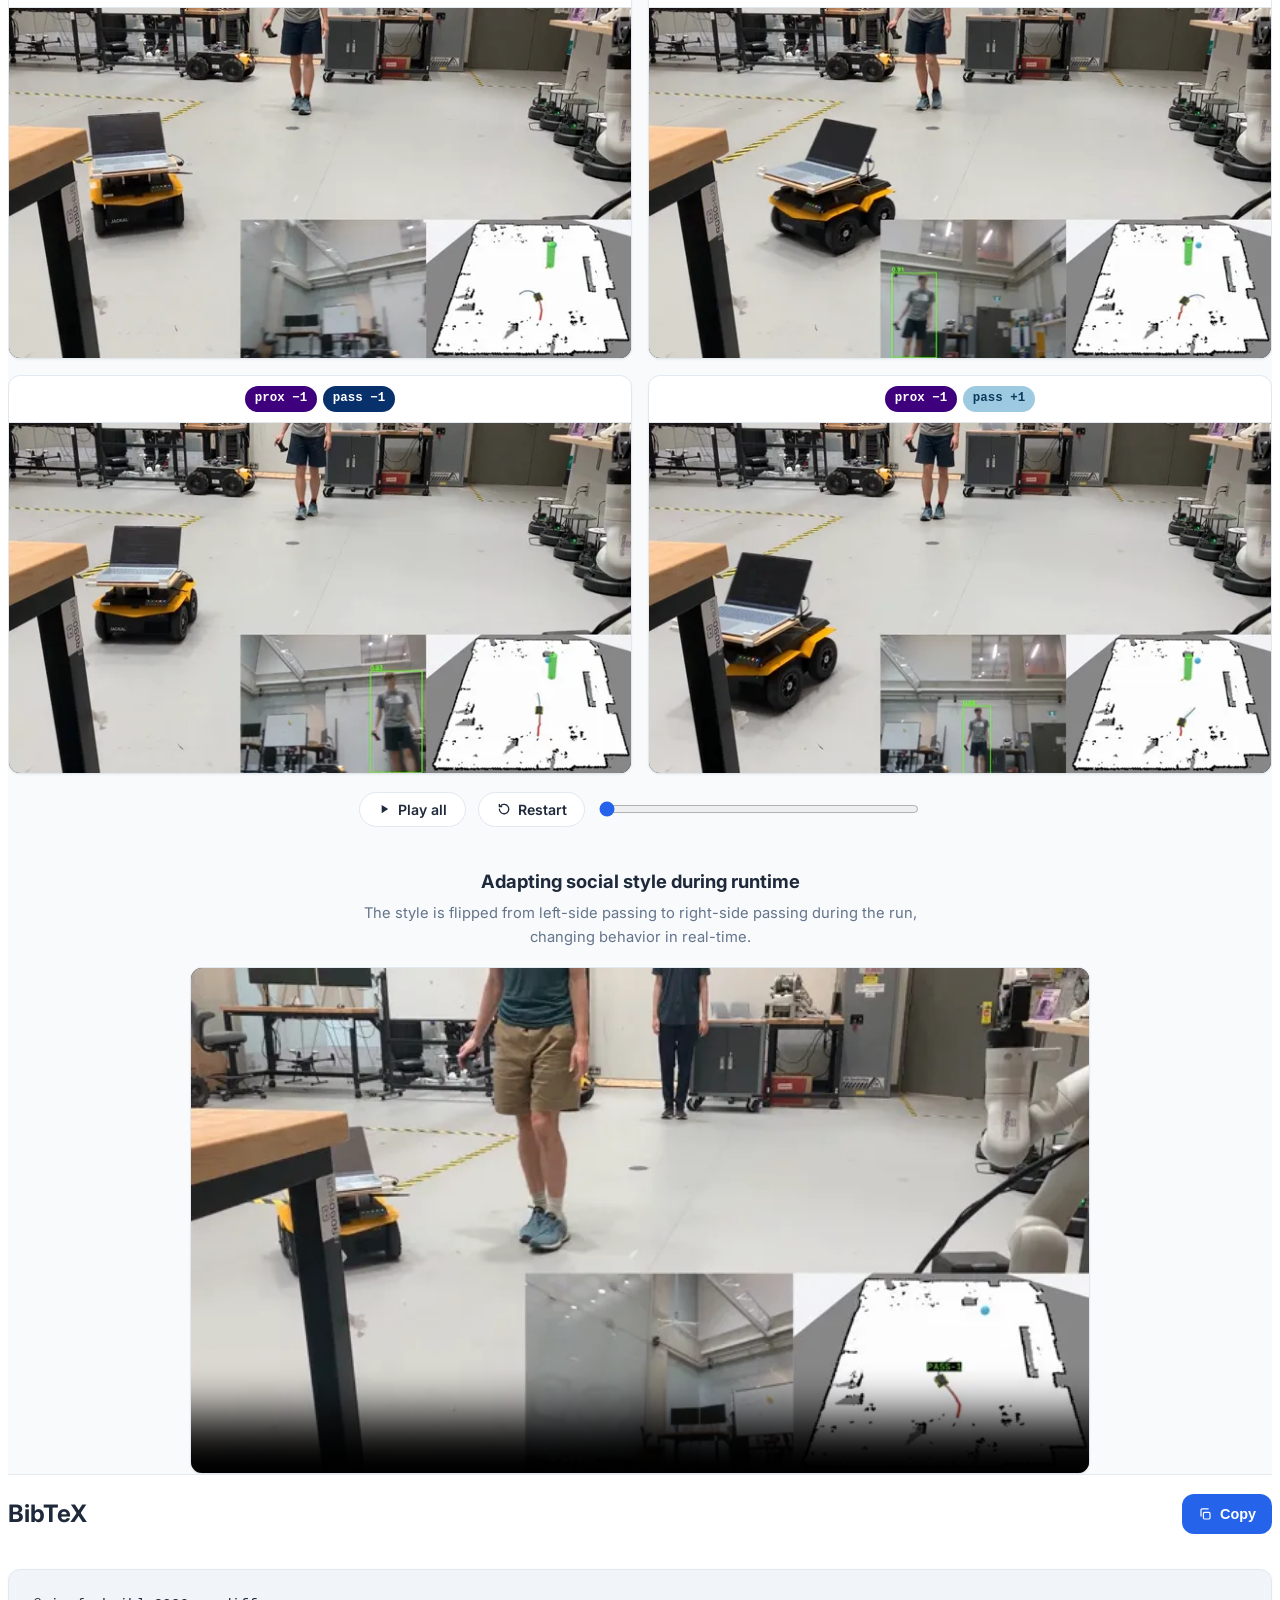
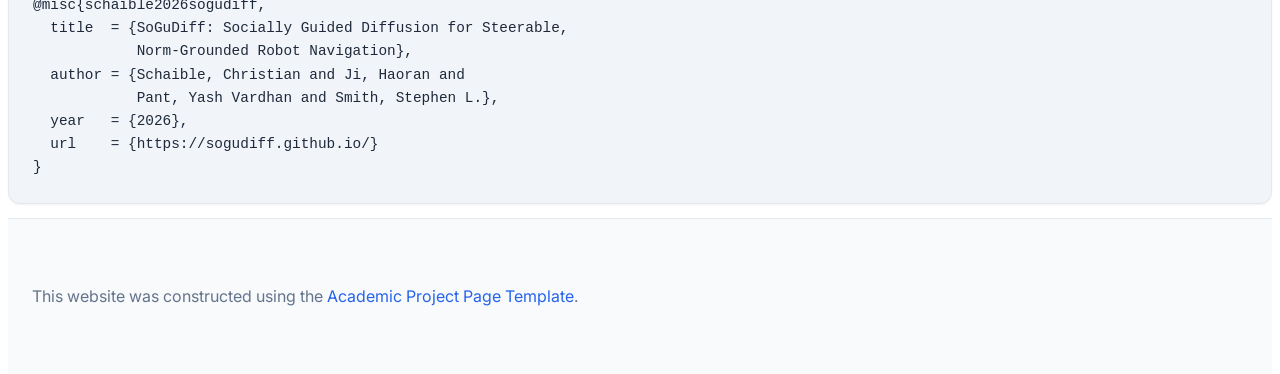
==== commit 3cf5b067: "Site name, drop the acknowledgement, document both paper stages og:site_name is SoGuDiff — the label" ====
--- a/index.html
+++ b/index.html
@@ -16,7 +16,7 @@
 
   <!-- Open Graph / Facebook -->
   <meta property="og:type" content="article">
-  <meta property="og:site_name" content="University of Waterloo">
+  <meta property="og:site_name" content="SoGuDiff">
   <meta property="og:title" content="SoGuDiff: Socially Guided Diffusion for Steerable, Norm-Grounded Robot Navigation">
   <meta property="og:description" content="A diffusion navigation planner whose social behavior is set at deployment along four continuous style axes, composed at inference without retraining.">
   <meta property="og:url" content="https://sogudiff.github.io/">
@@ -1157,13 +1157,6 @@
       <div class="columns is-centered">
         <div class="column is-8">
           <div class="content">
-            <p class="funding">
-              This research is supported in part by the Natural Sciences and
-              Engineering Research Council of Canada (NSERC). Resources used in
-              preparing this research were provided, in part, by the Province of
-              Ontario, the Government of Canada through CIFAR, and companies
-              sponsoring the Vector Institute.
-            </p>
             <p>
               This website was constructed using the
               <a href="https://github.com/eliahuhorwitz/Academic-project-page-template" target="_blank" rel="noopener">Academic Project Page Template</a>.
--- a/static/css/sogudiff.css
+++ b/static/css/sogudiff.css
@@ -50,12 +50,6 @@
 }
 
 .publication-affiliations sup { margin-right: 0.15rem; font-weight: 700; }
-
-.footer .funding {
-  margin-top: 0.75rem;
-  font-size: 0.82rem;
-  color: var(--text-light);
-}
 
 .venue-badge {
   display: inline-block;
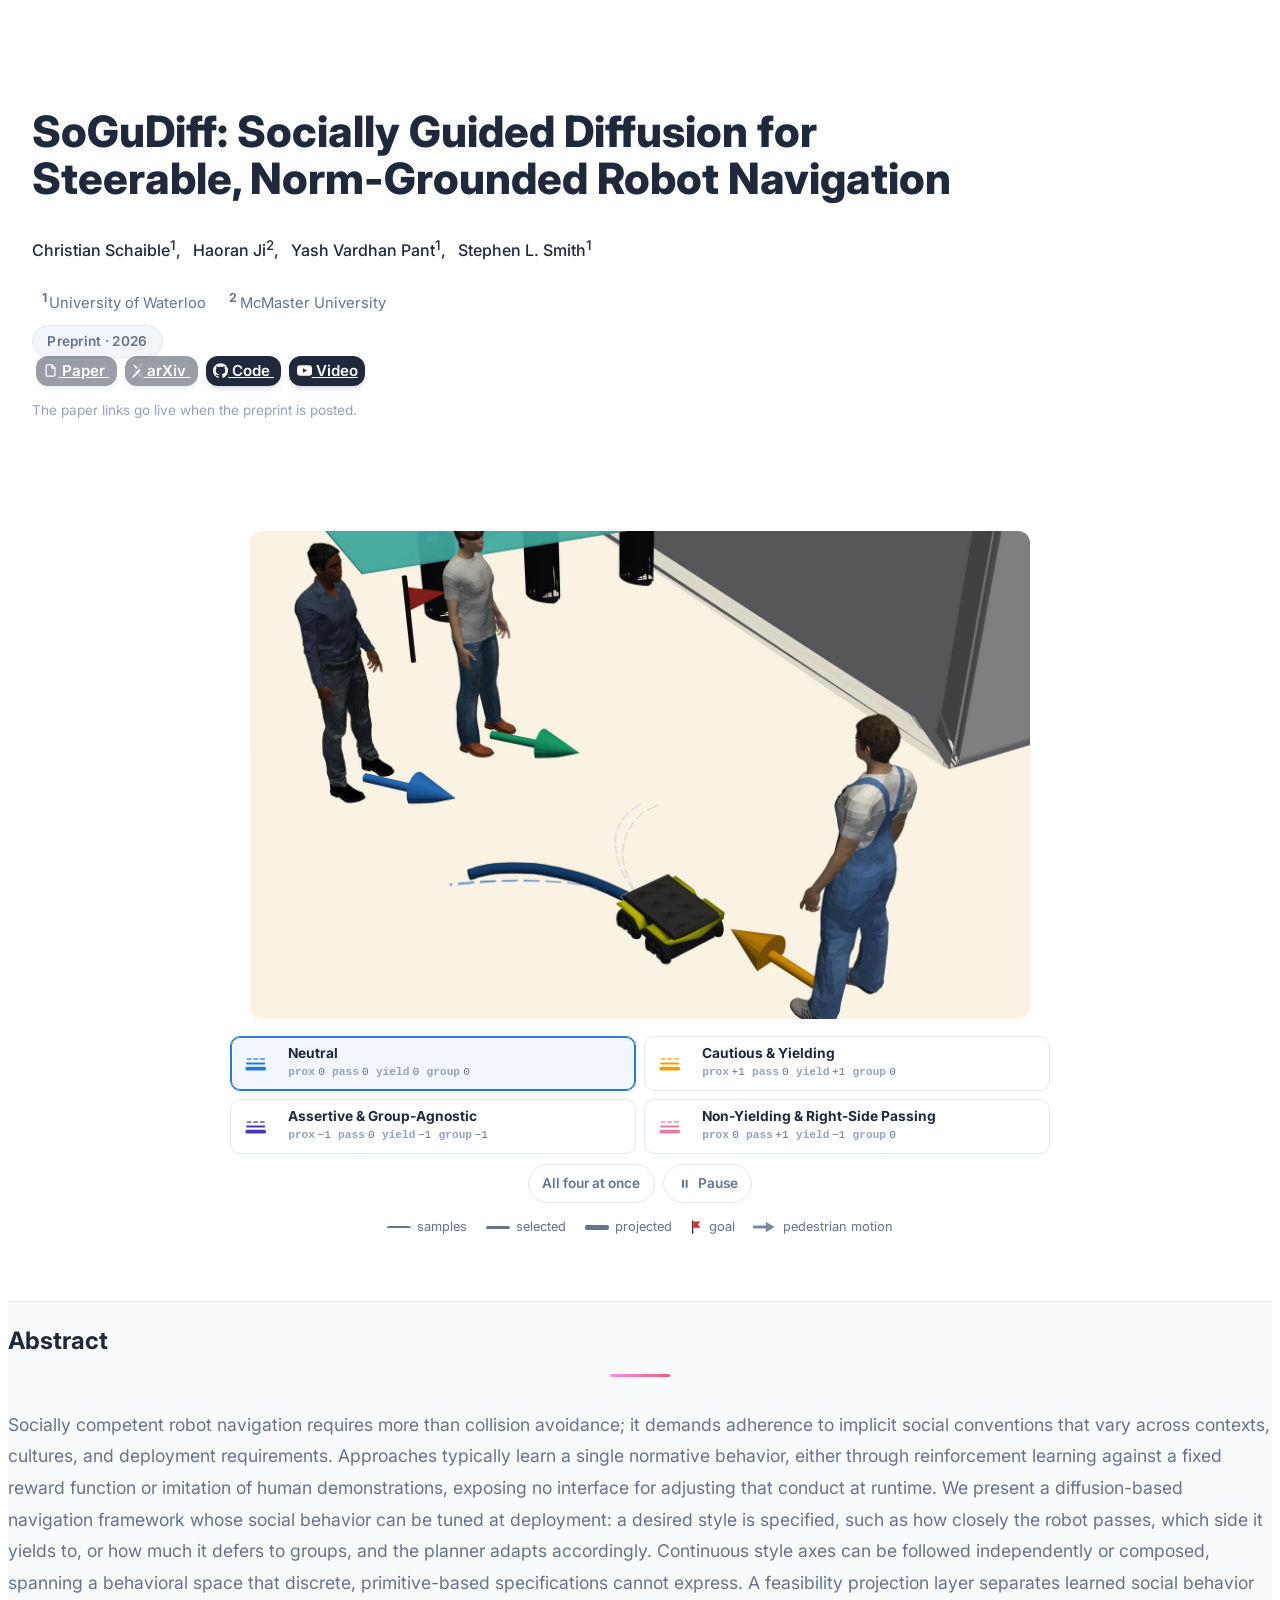
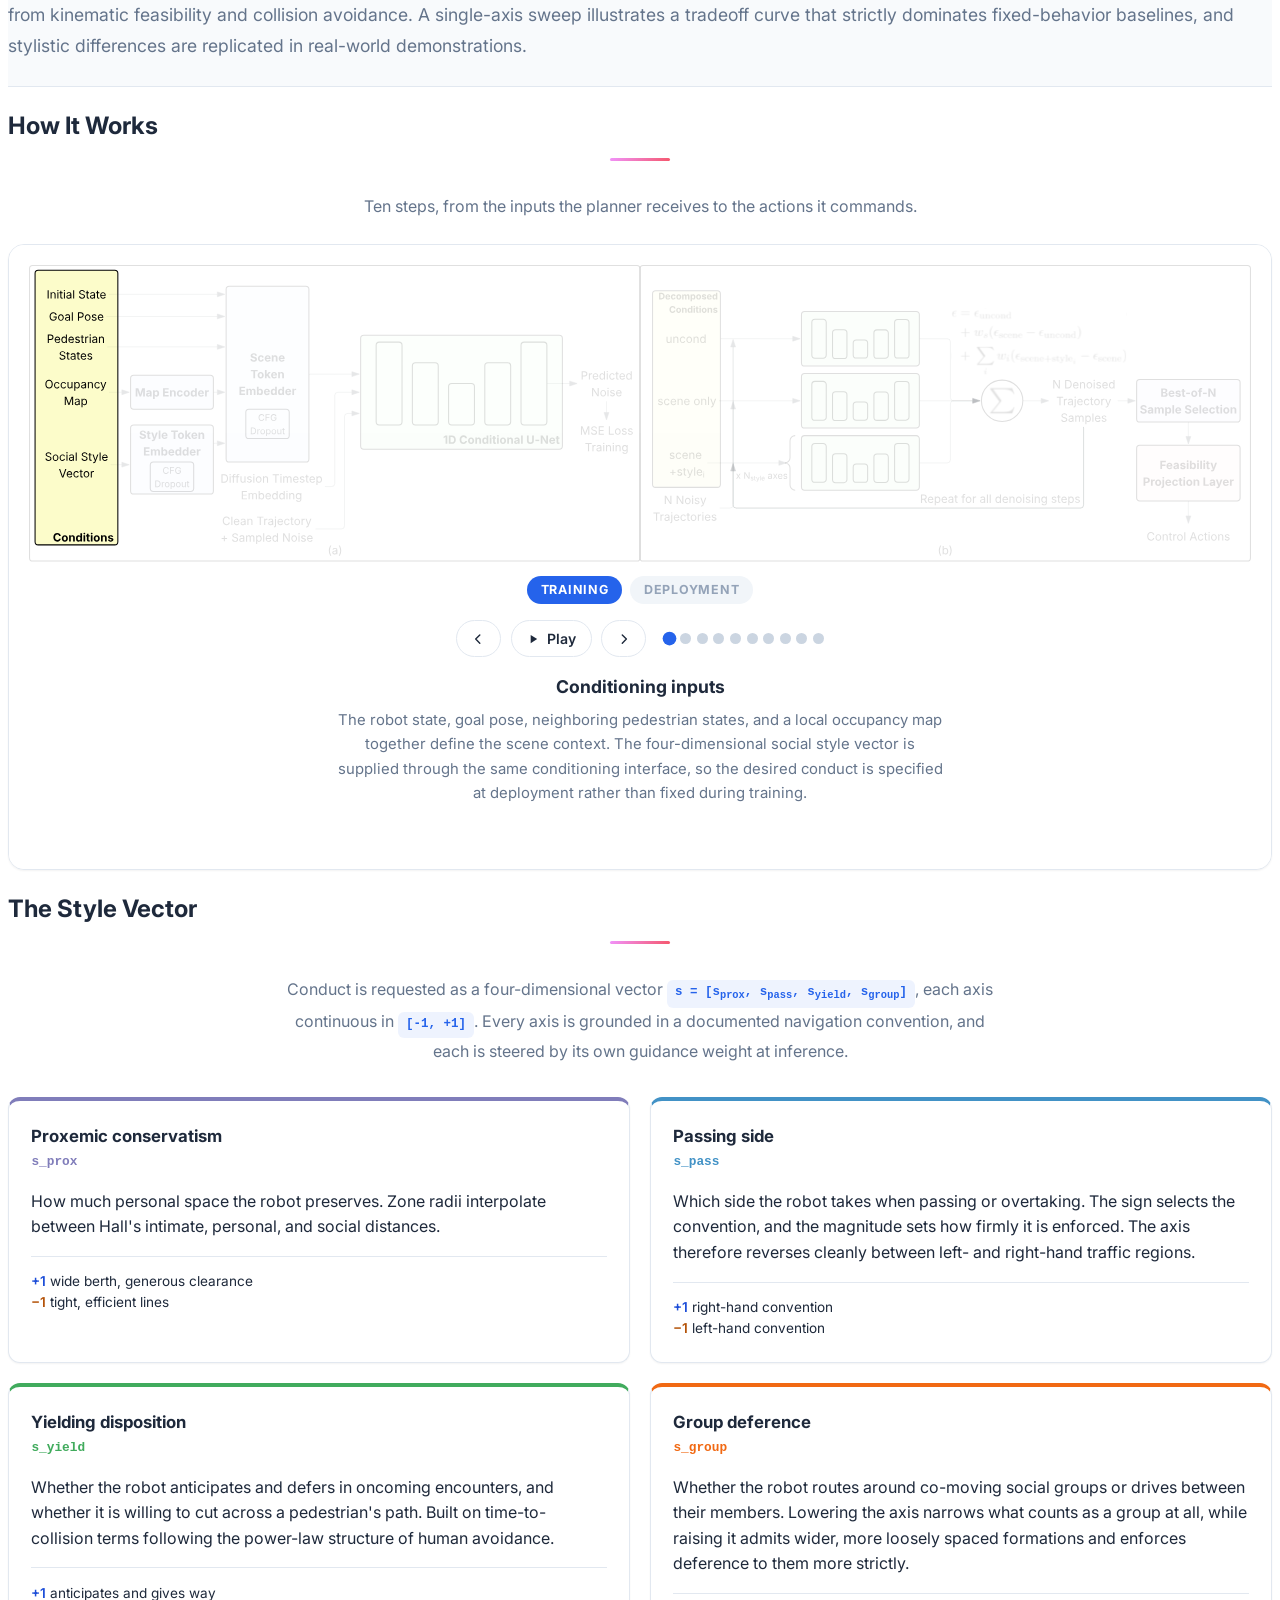
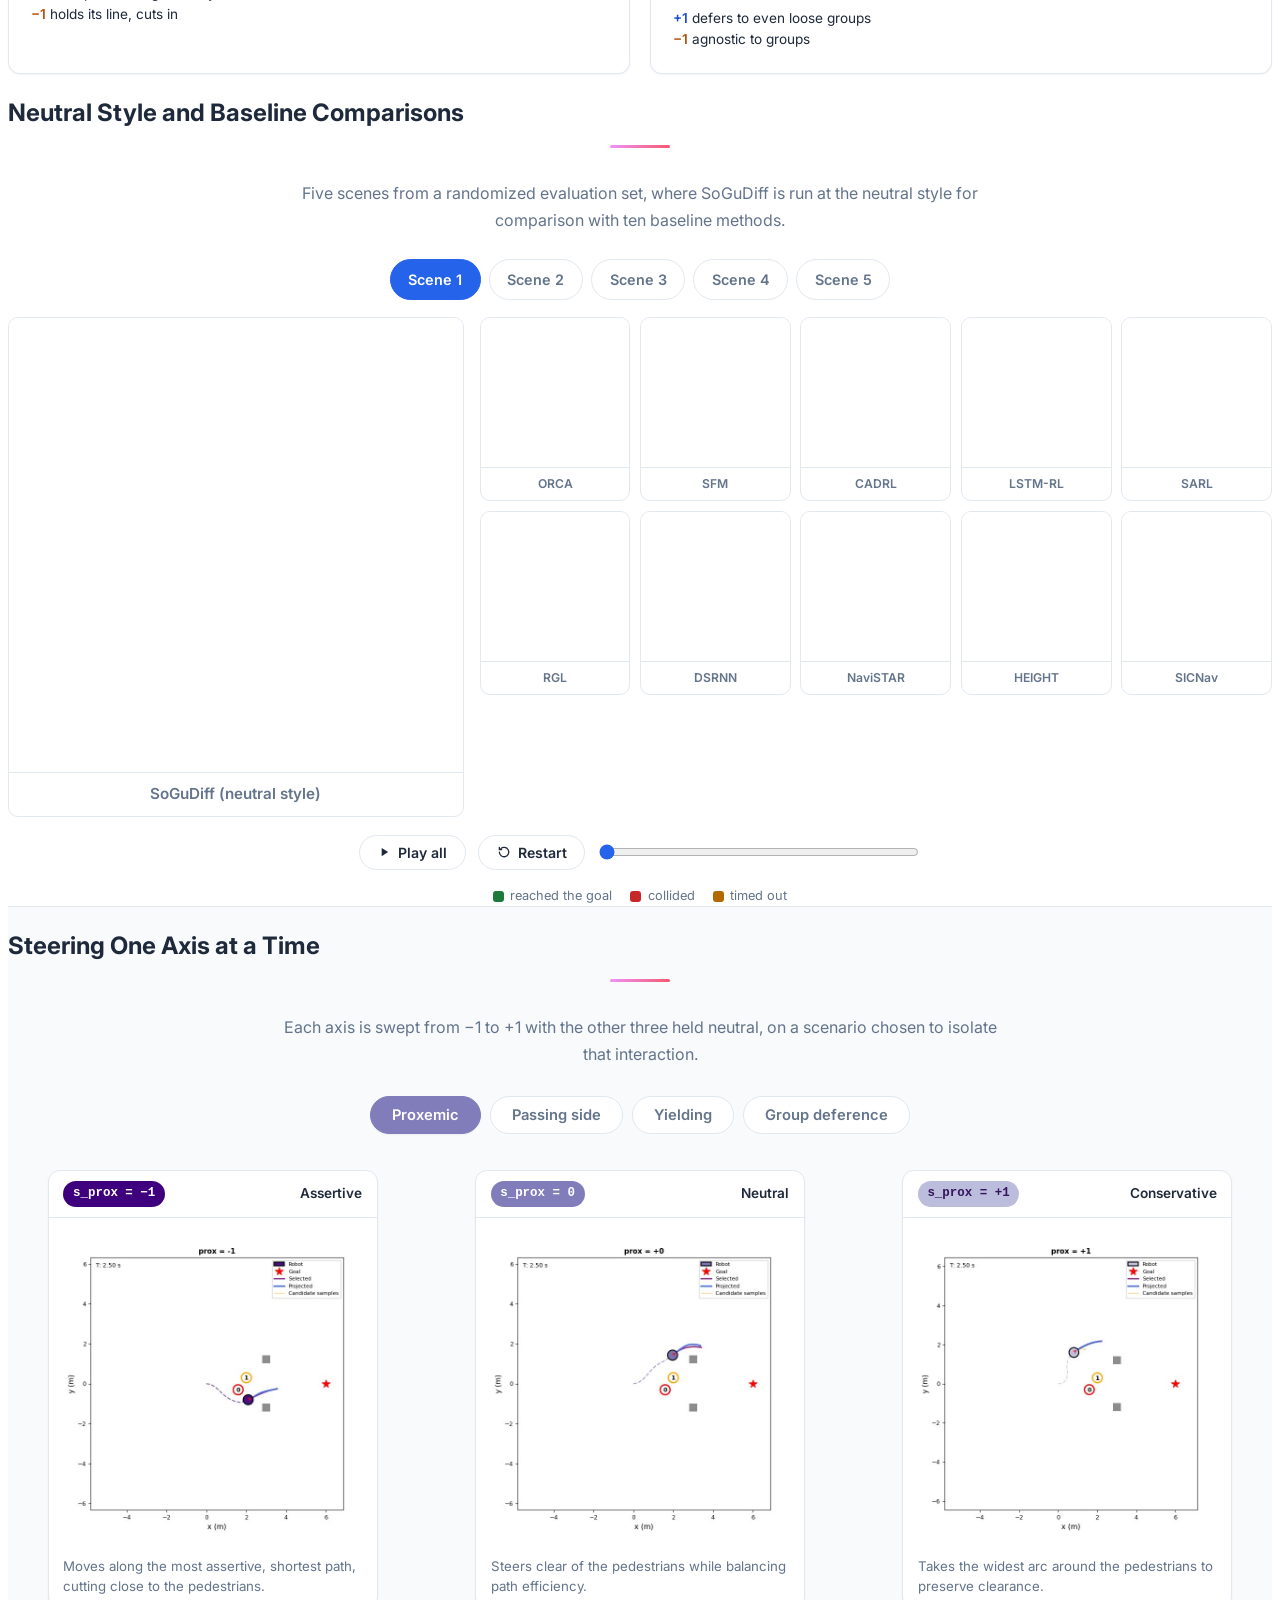
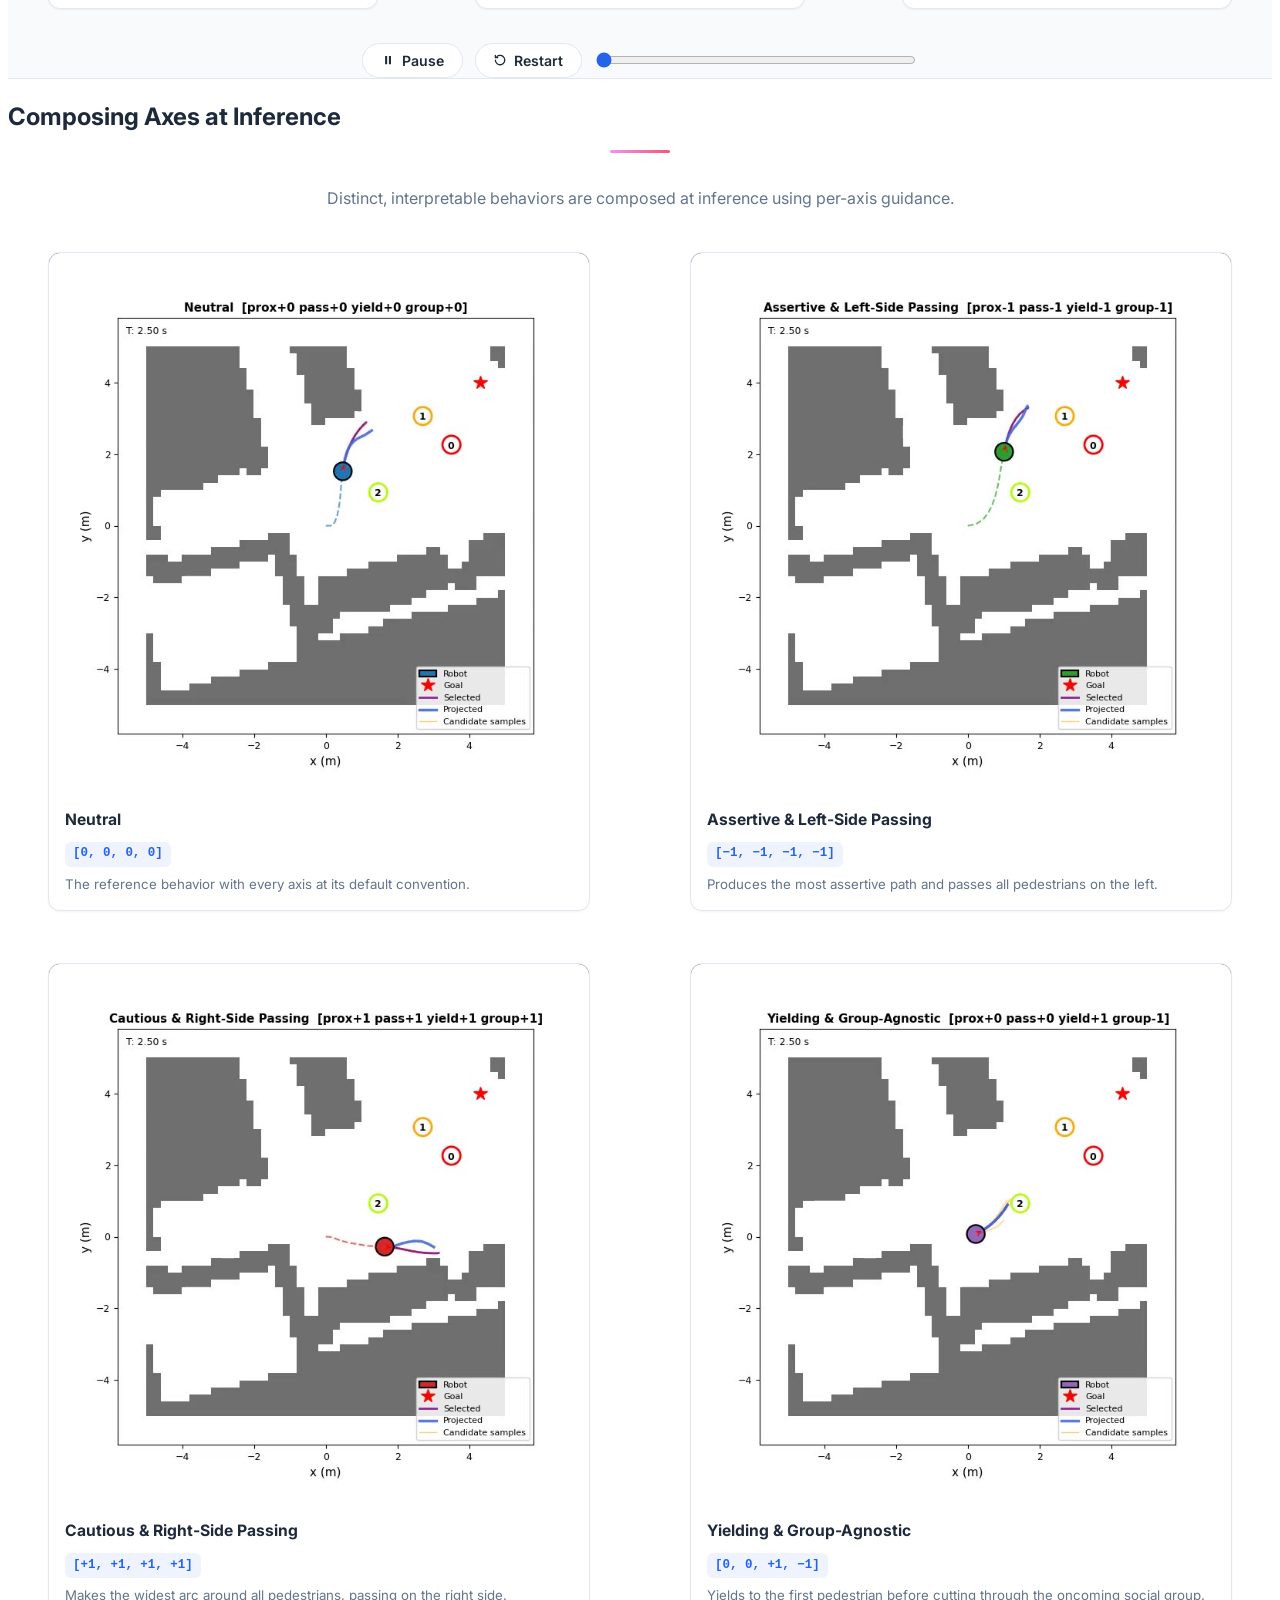
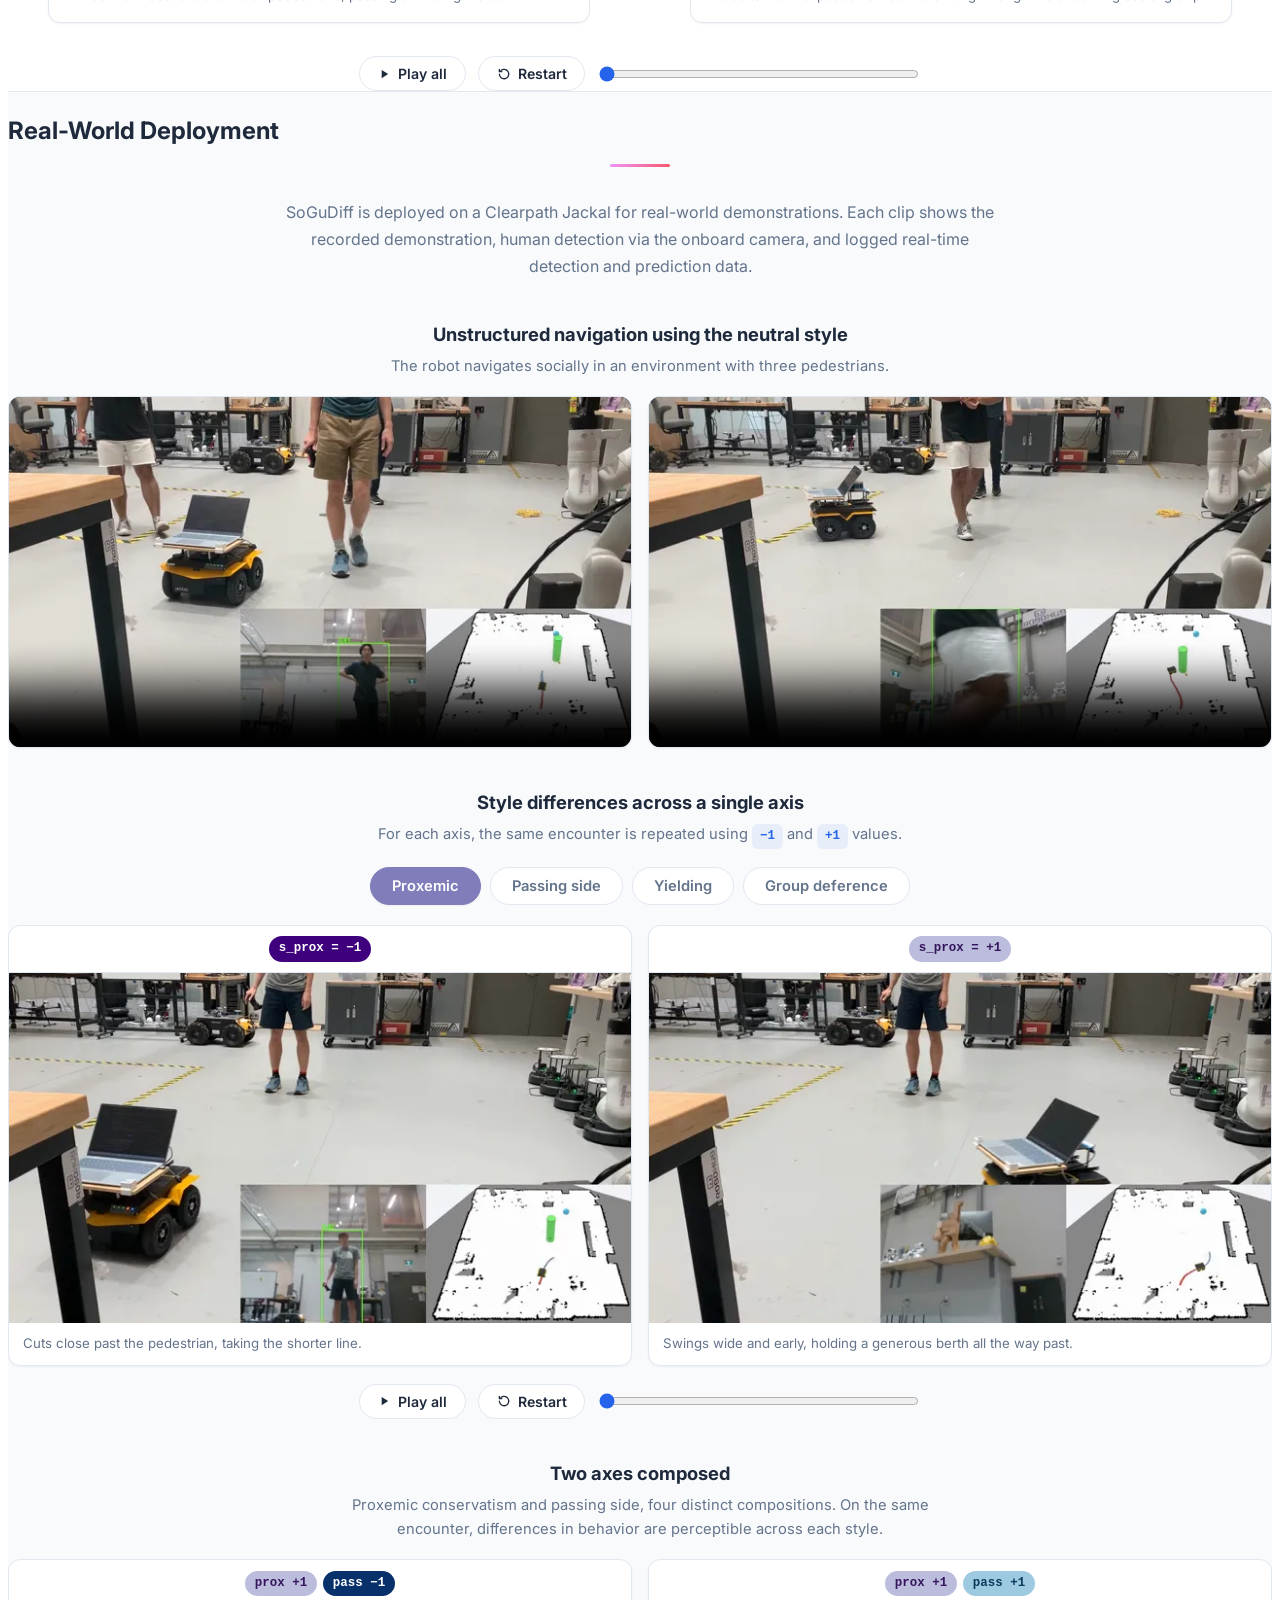
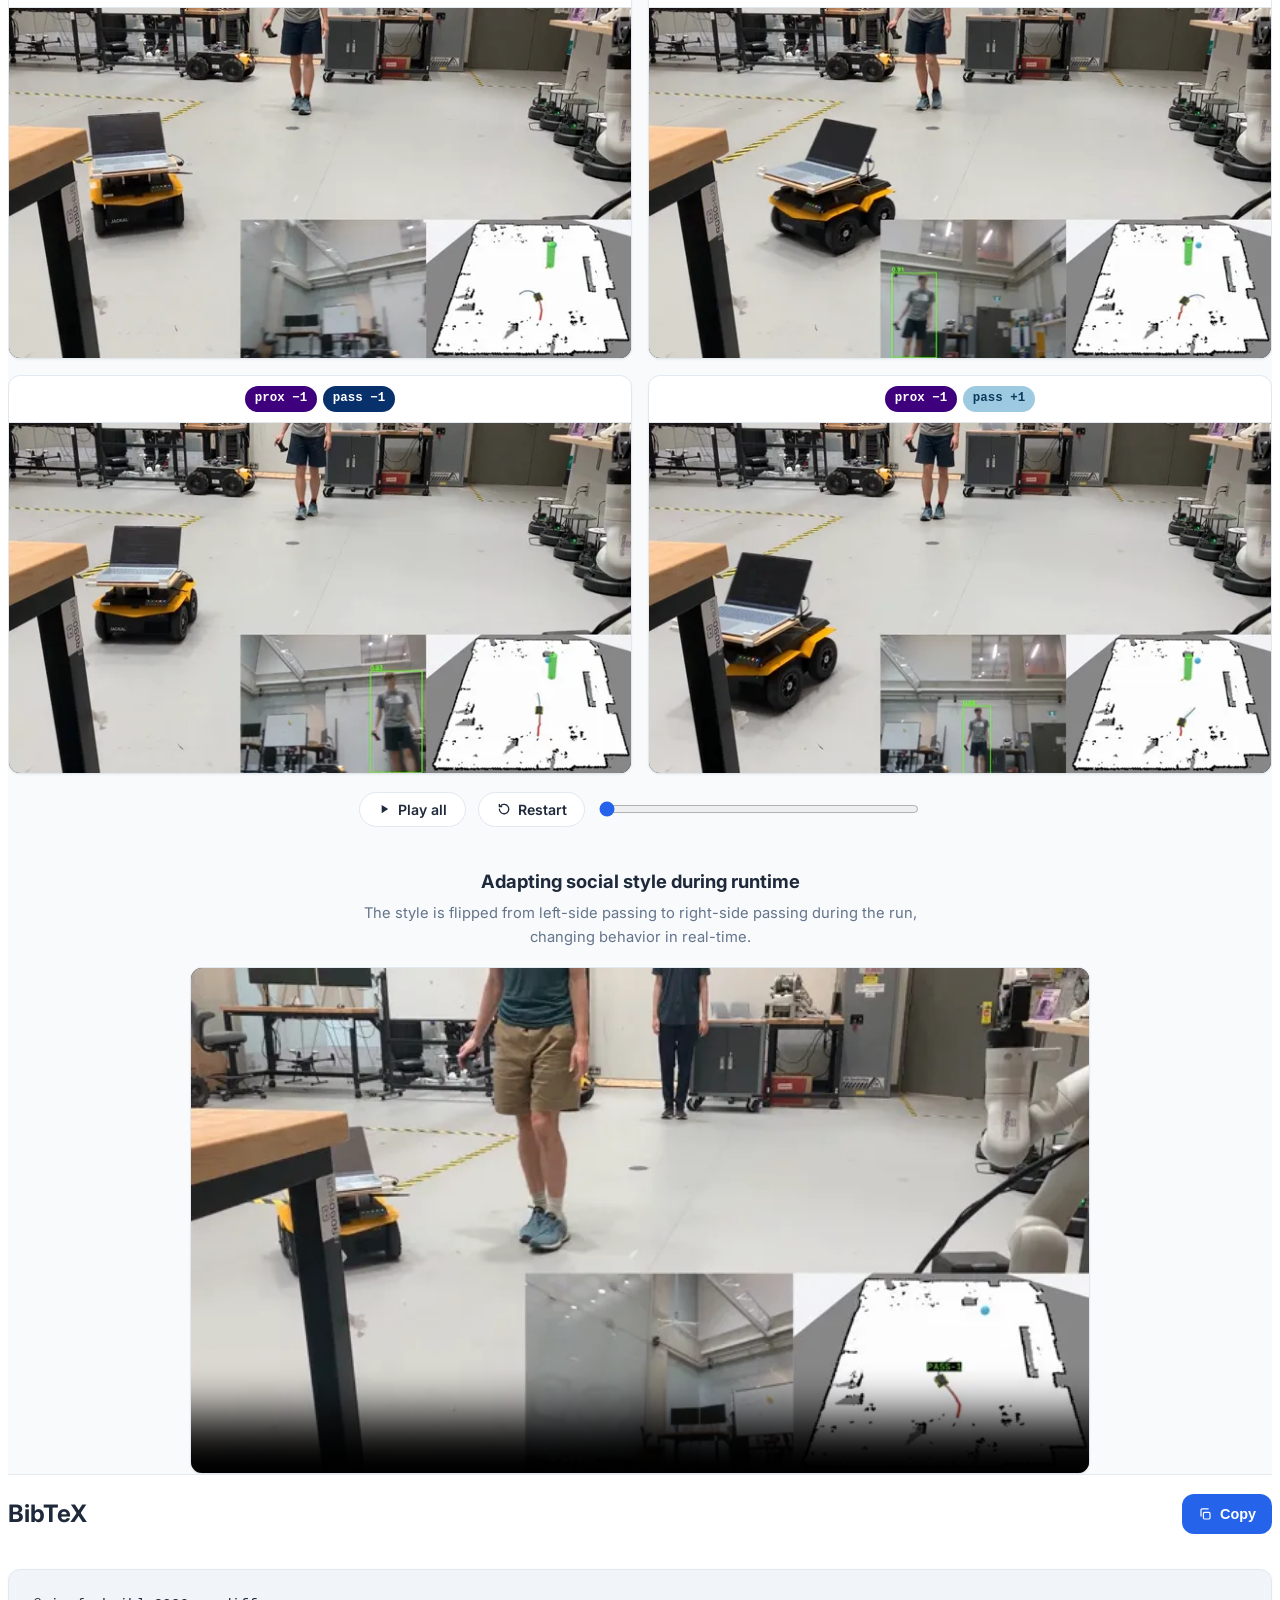
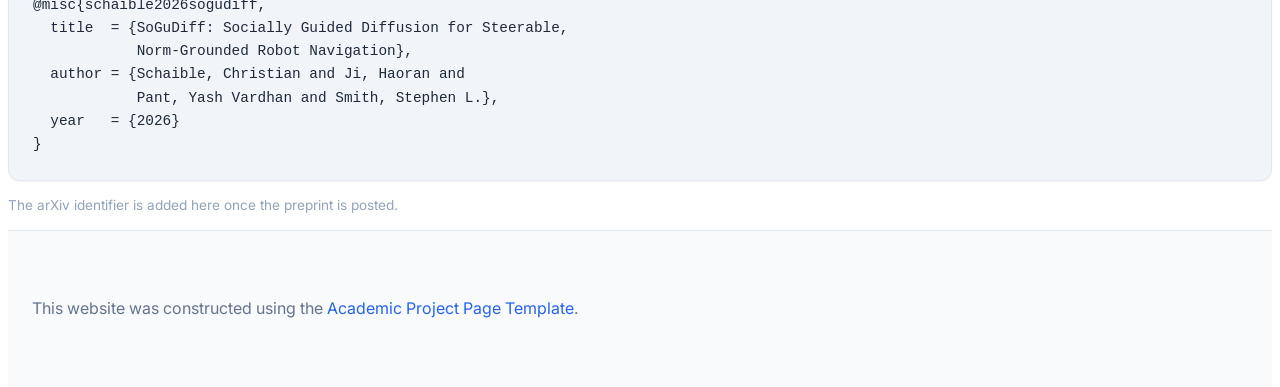
==== commit 925a6b84: "Affiliations to institution only, BibTeX cites the paper Departments dropped from the hero: Universi" ====
--- a/index.html
+++ b/index.html
@@ -154,8 +154,8 @@
             </div>
 
             <div class="is-size-6 publication-affiliations">
-              <span class="affiliation"><sup>1</sup>Department of Electrical and Computer Engineering, University of Waterloo</span>
-              <span class="affiliation"><sup>2</sup>Department of Computing and Software, McMaster University</span>
+              <span class="affiliation"><sup>1</sup>University of Waterloo</span>
+              <span class="affiliation"><sup>2</sup>McMaster University</span>
             </div>
 
             <span class="venue-badge">Preprint &middot; 2026</span>
@@ -1144,9 +1144,11 @@
             Norm-Grounded Robot Navigation},
   author = {Schaible, Christian and Ji, Haoran and
             Pant, Yash Vardhan and Smith, Stephen L.},
-  year   = {2026},
-  url    = {https://sogudiff.github.io/}
+  year   = {2026}
 }</code></pre>
+      <p class="bibtex-note">
+        The arXiv identifier is added here once the preprint is posted.
+      </p>
     </div>
   </section>
 
--- a/static/css/sogudiff.css
+++ b/static/css/sogudiff.css
@@ -90,6 +90,12 @@
 }
 
 .skip-link:focus { top: 0; }
+
+.bibtex-note {
+  margin-top: 0.75rem;
+  color: var(--text-light);
+  font-size: 0.85rem;
+}
 
 .link-note {
   margin-top: 1rem;
